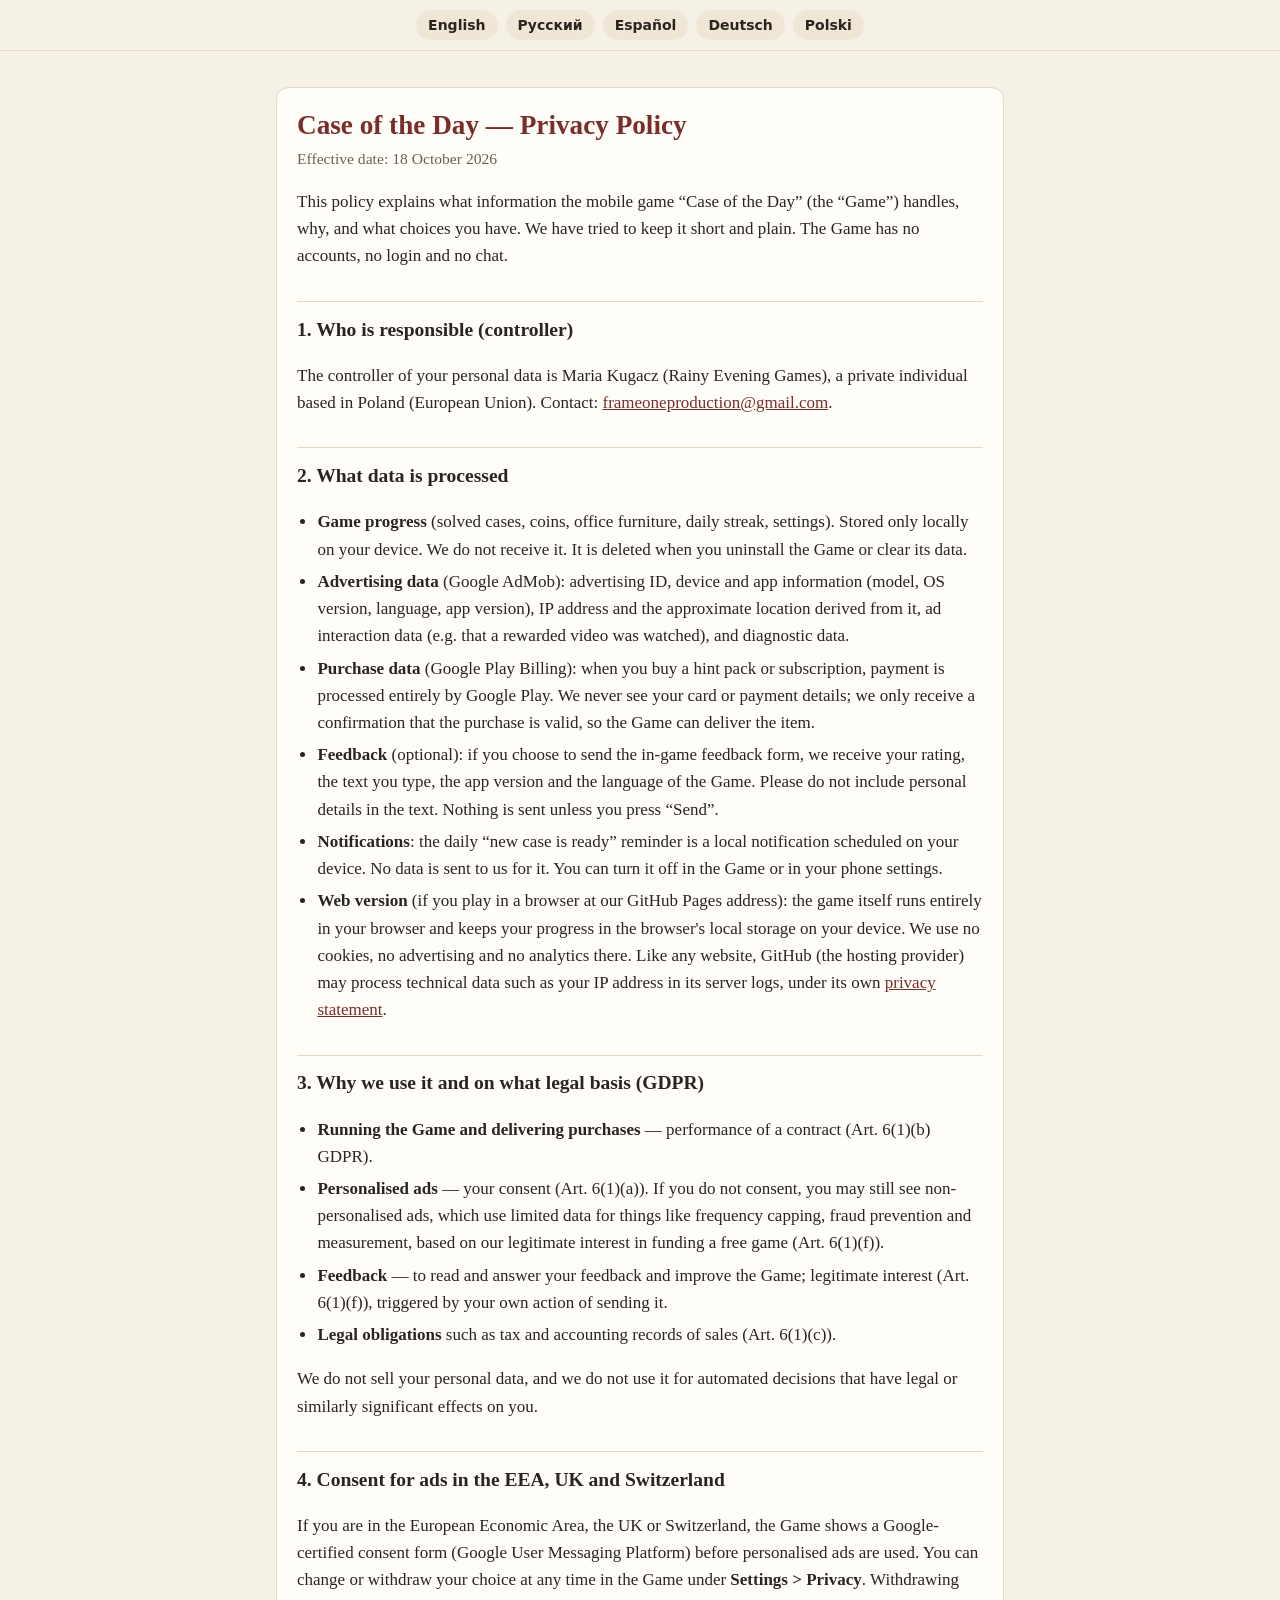
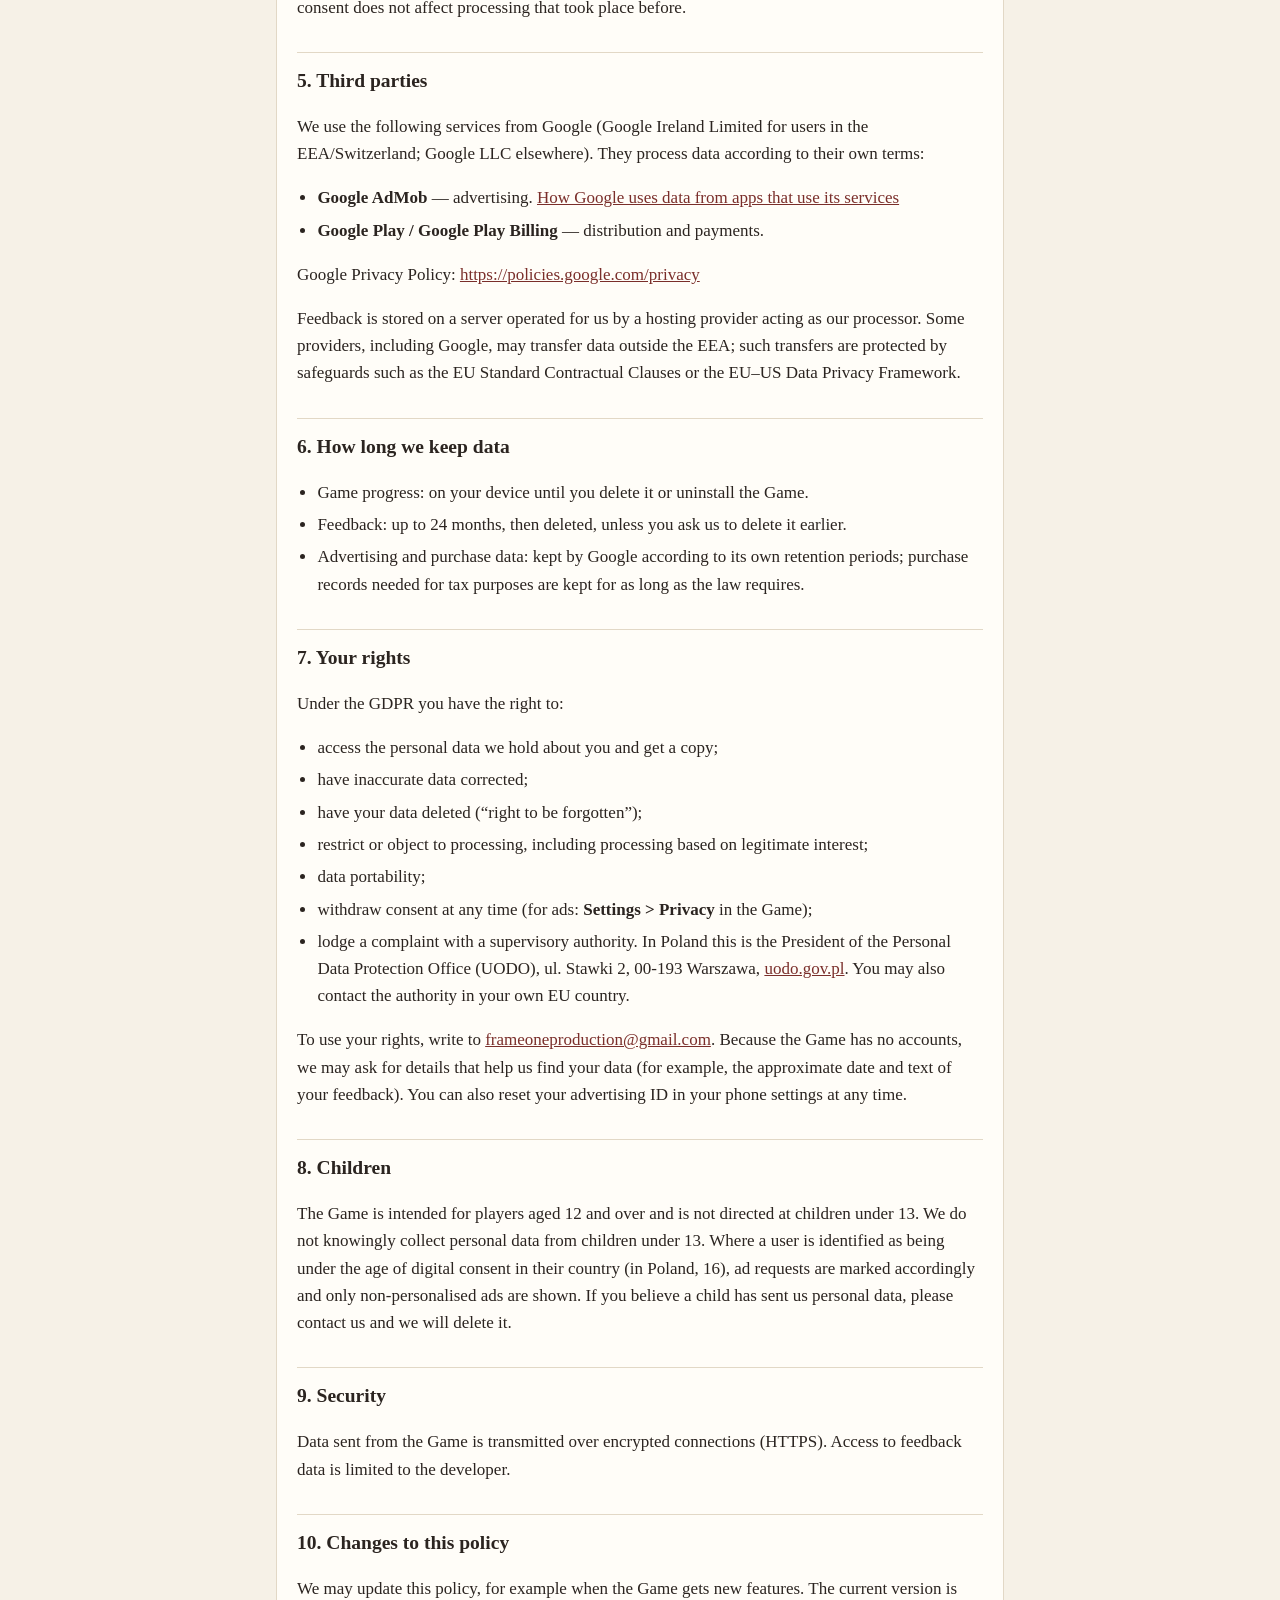
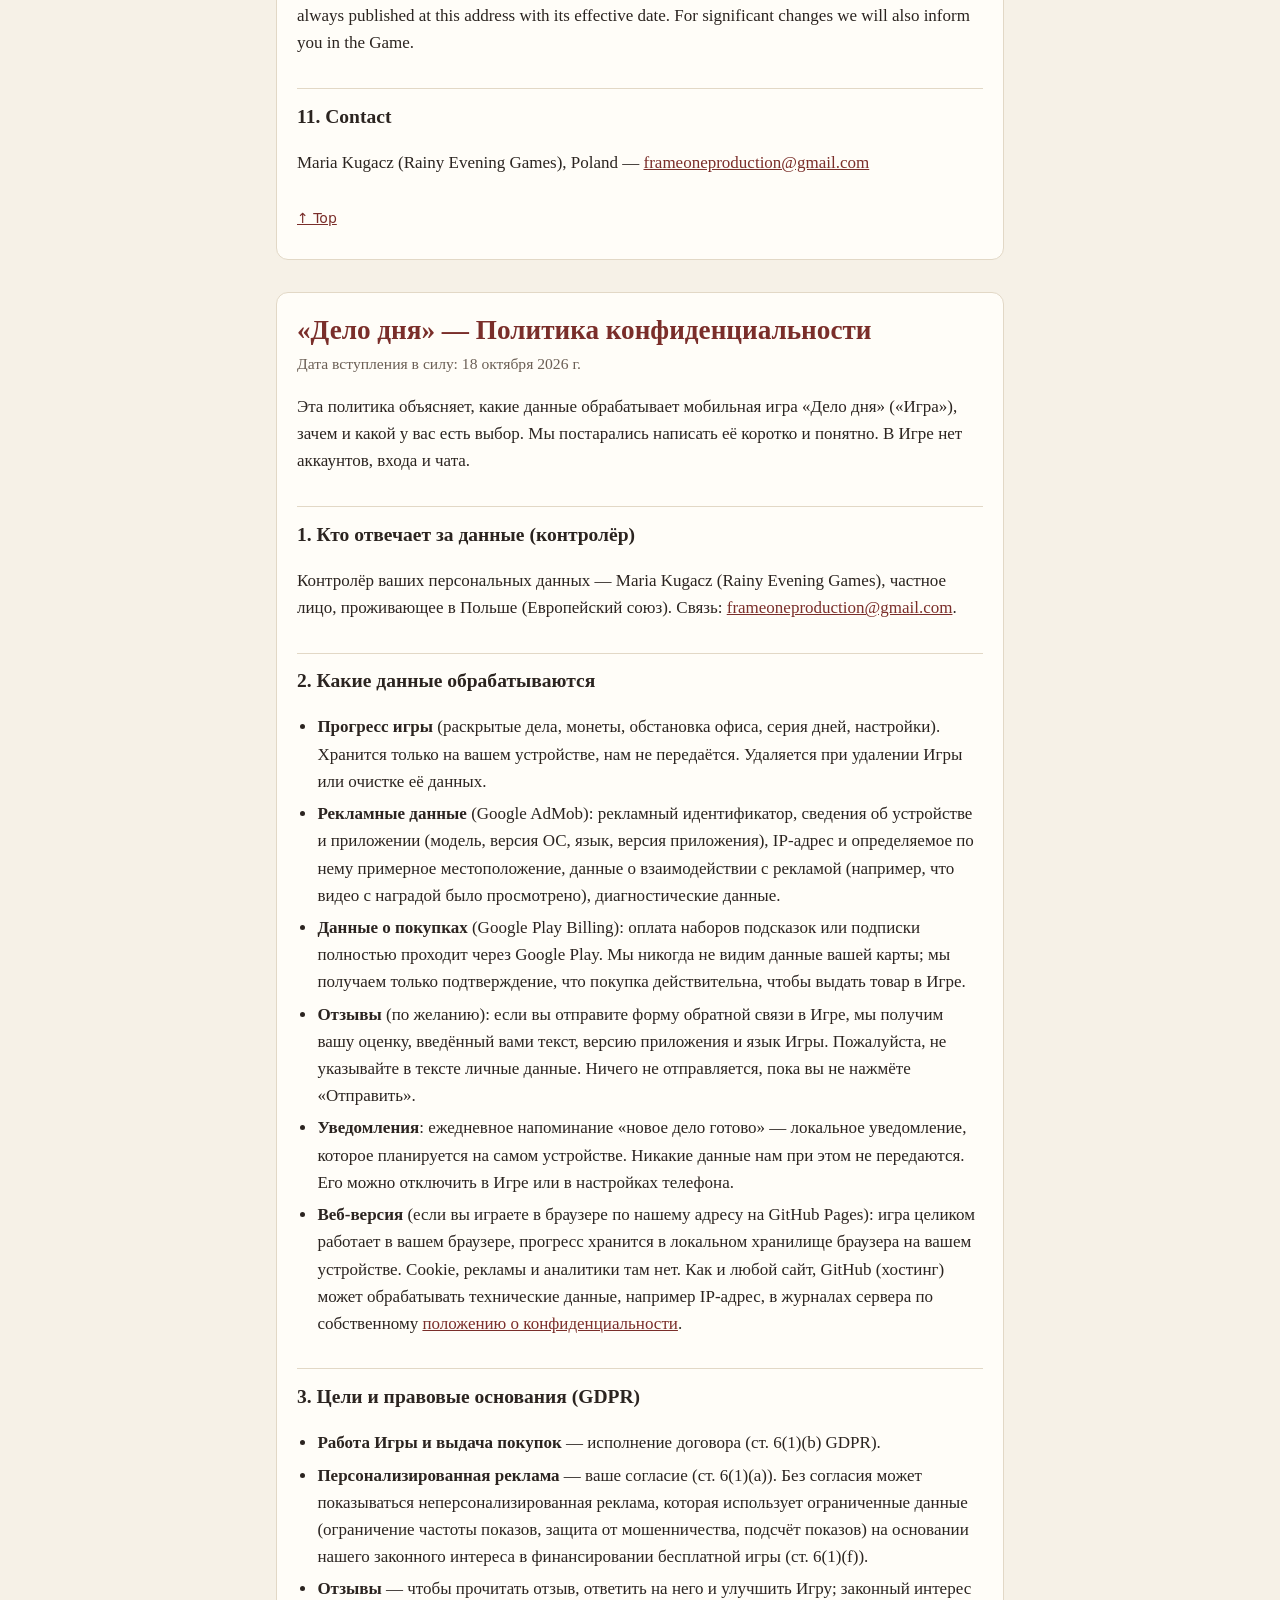
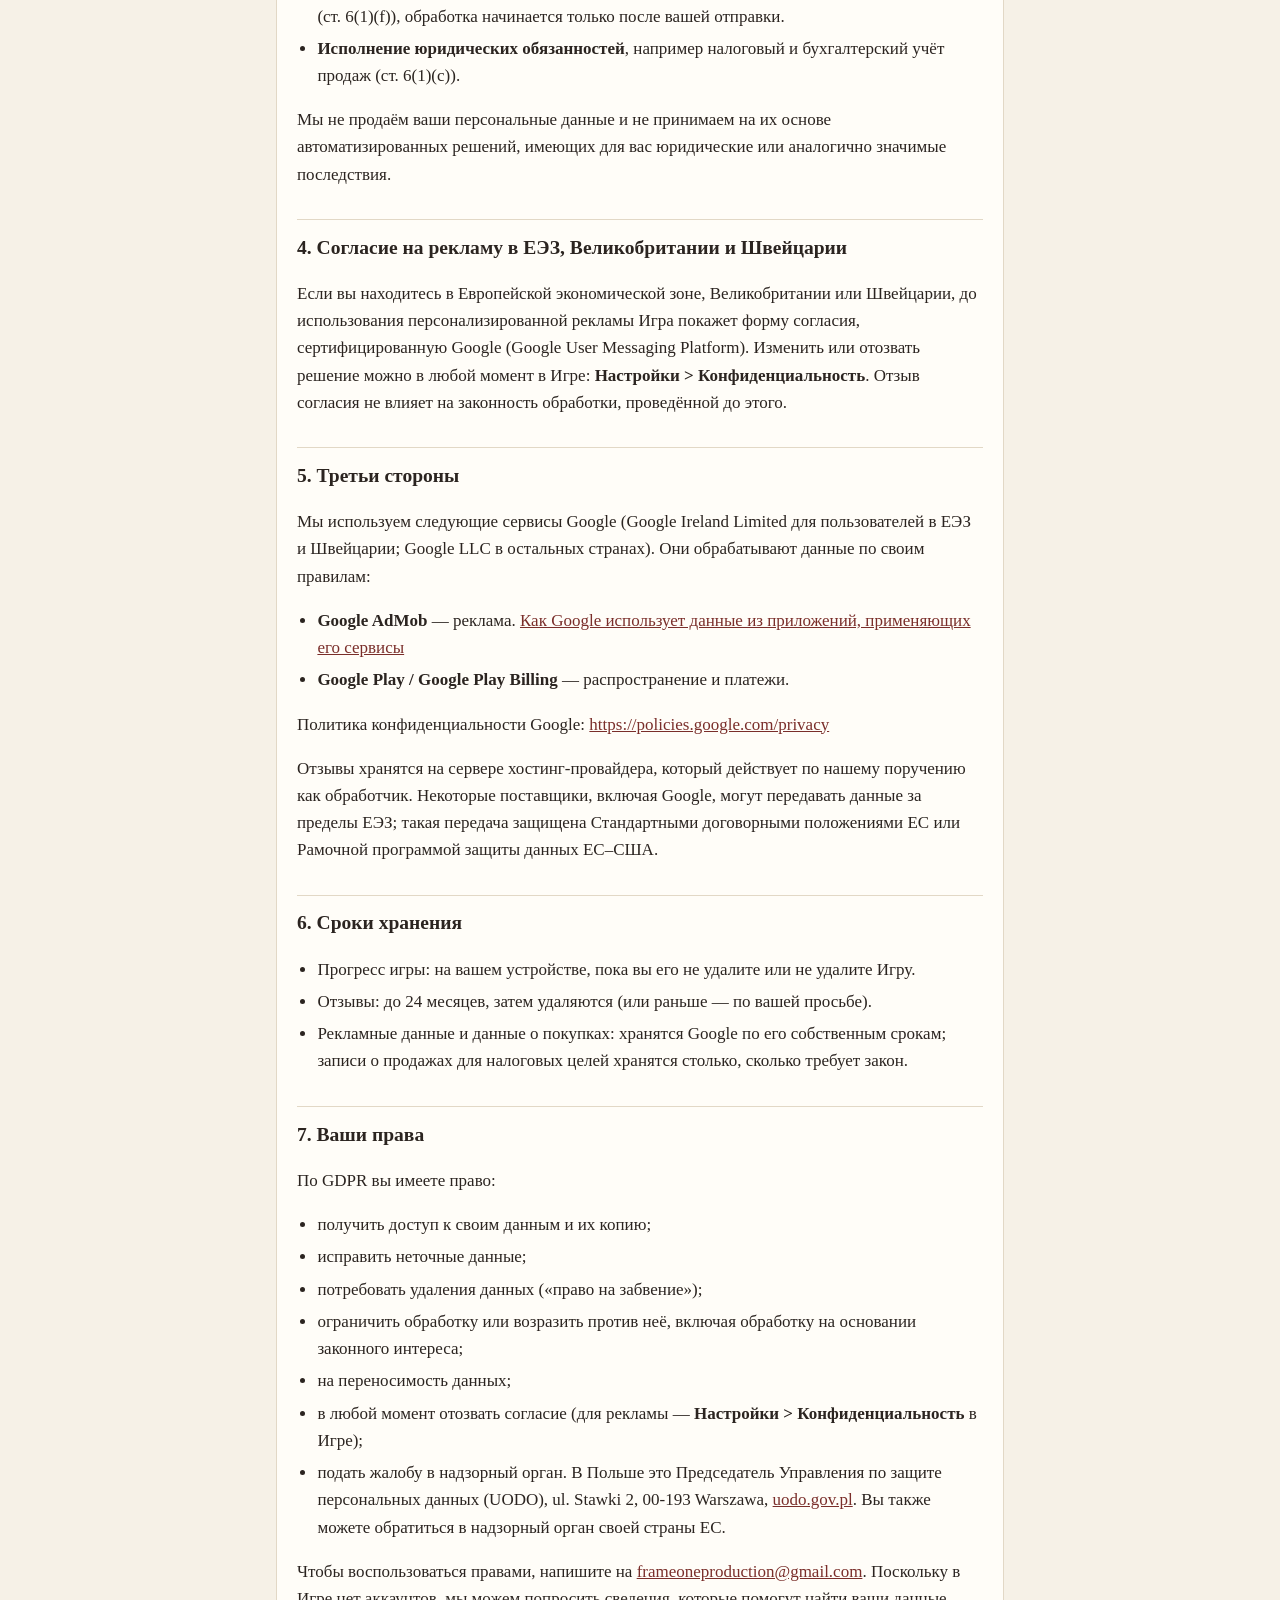
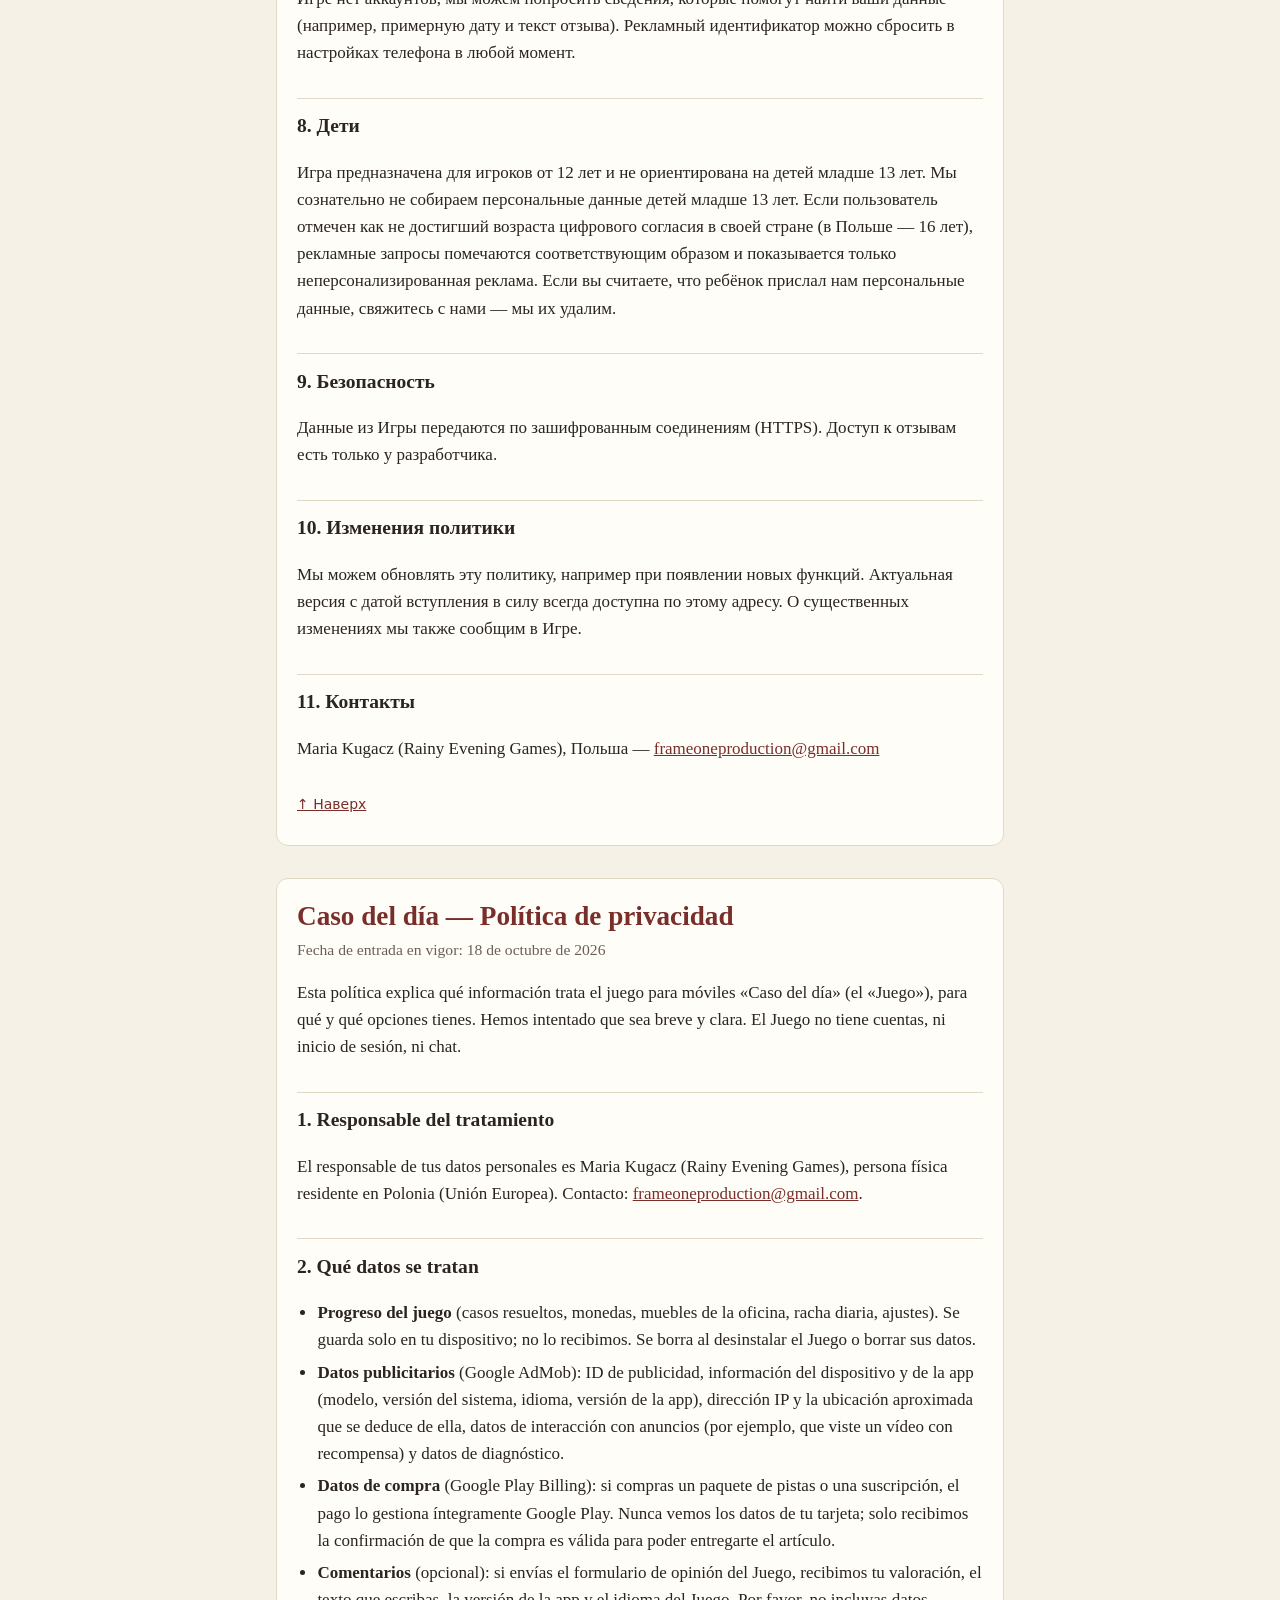
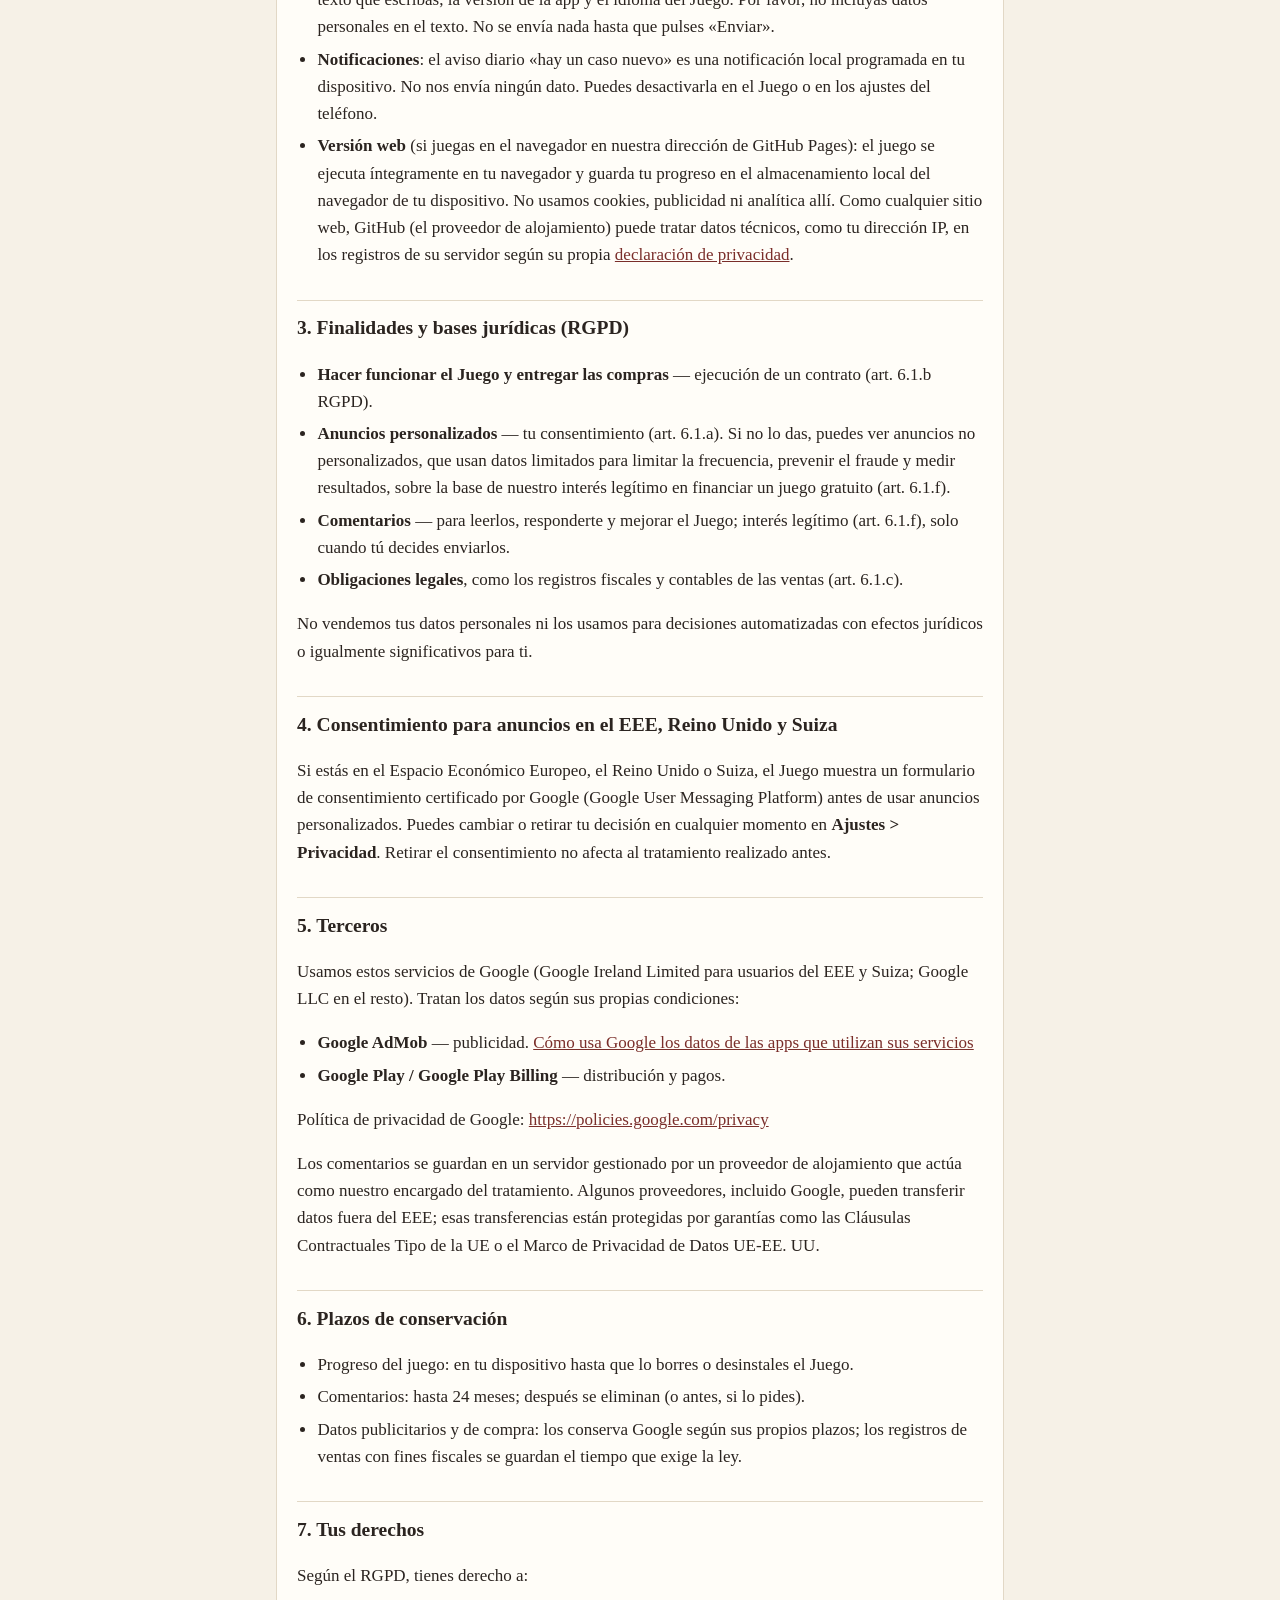
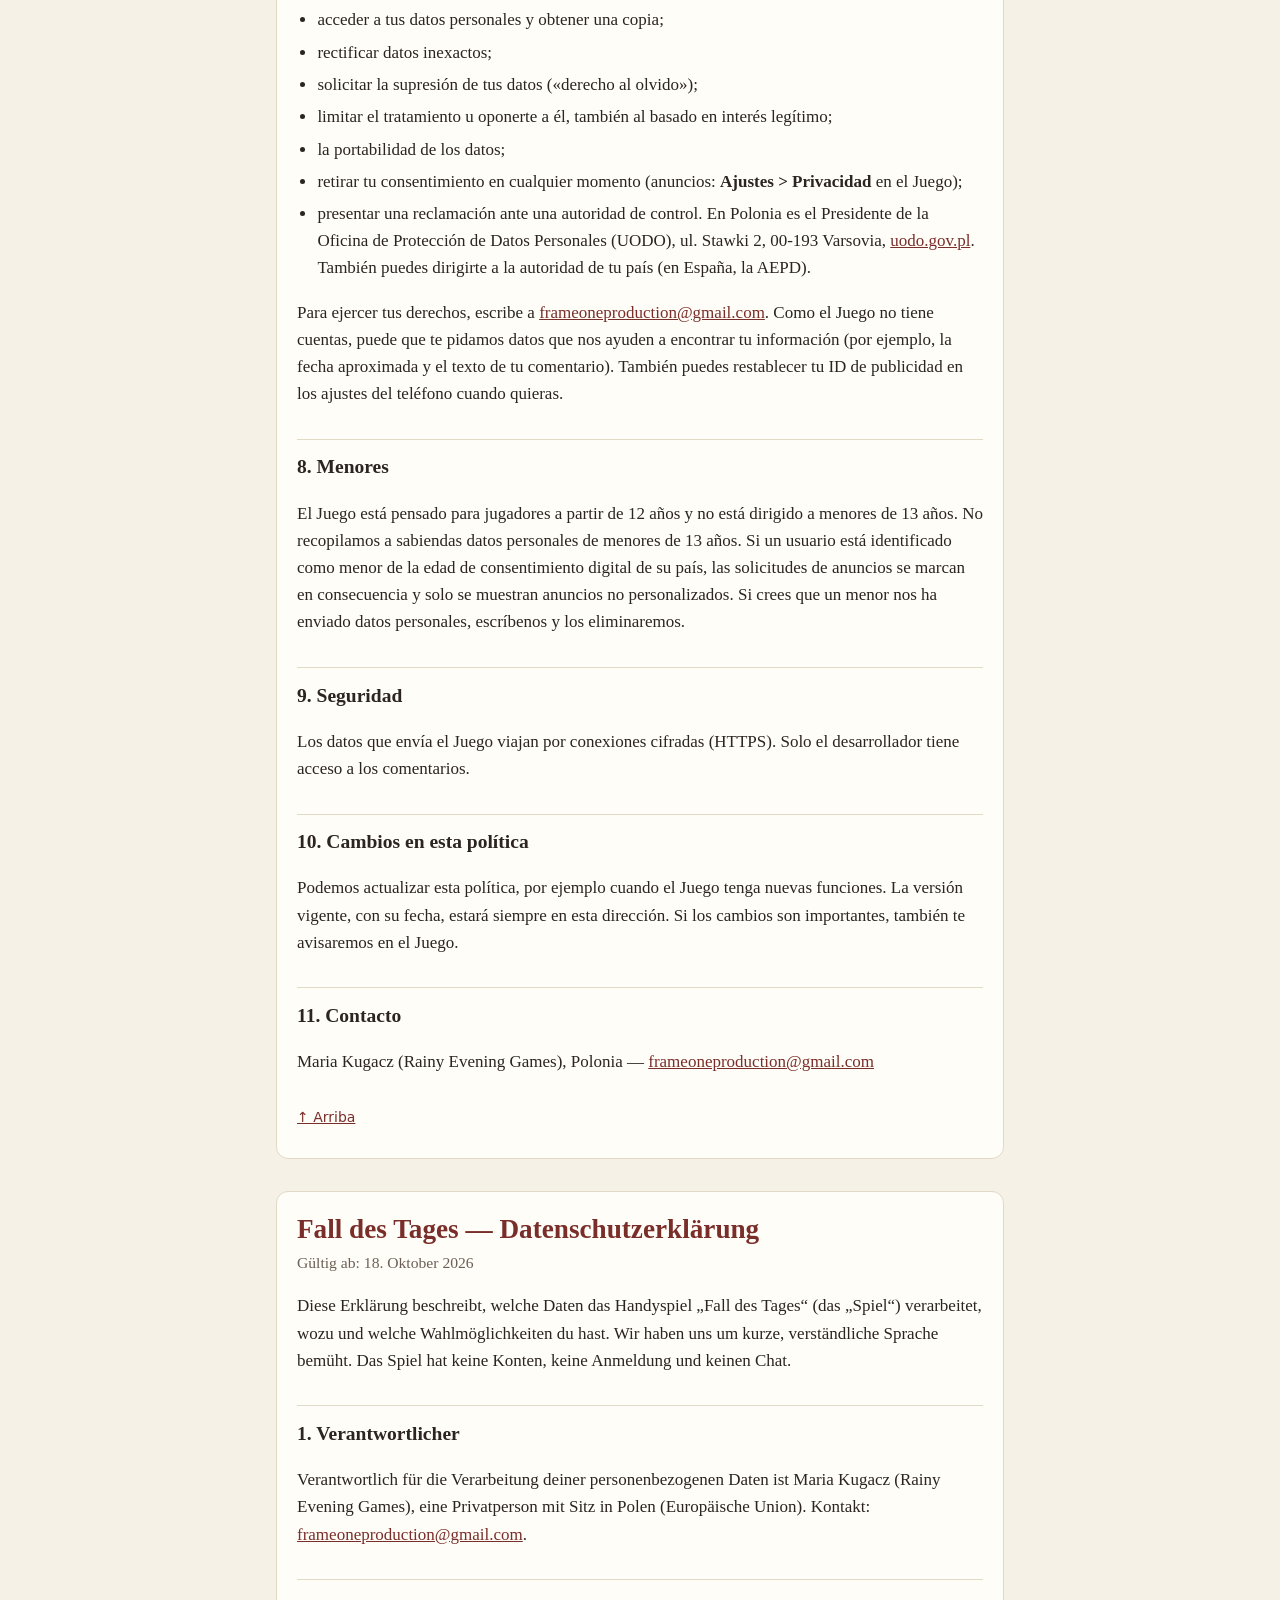
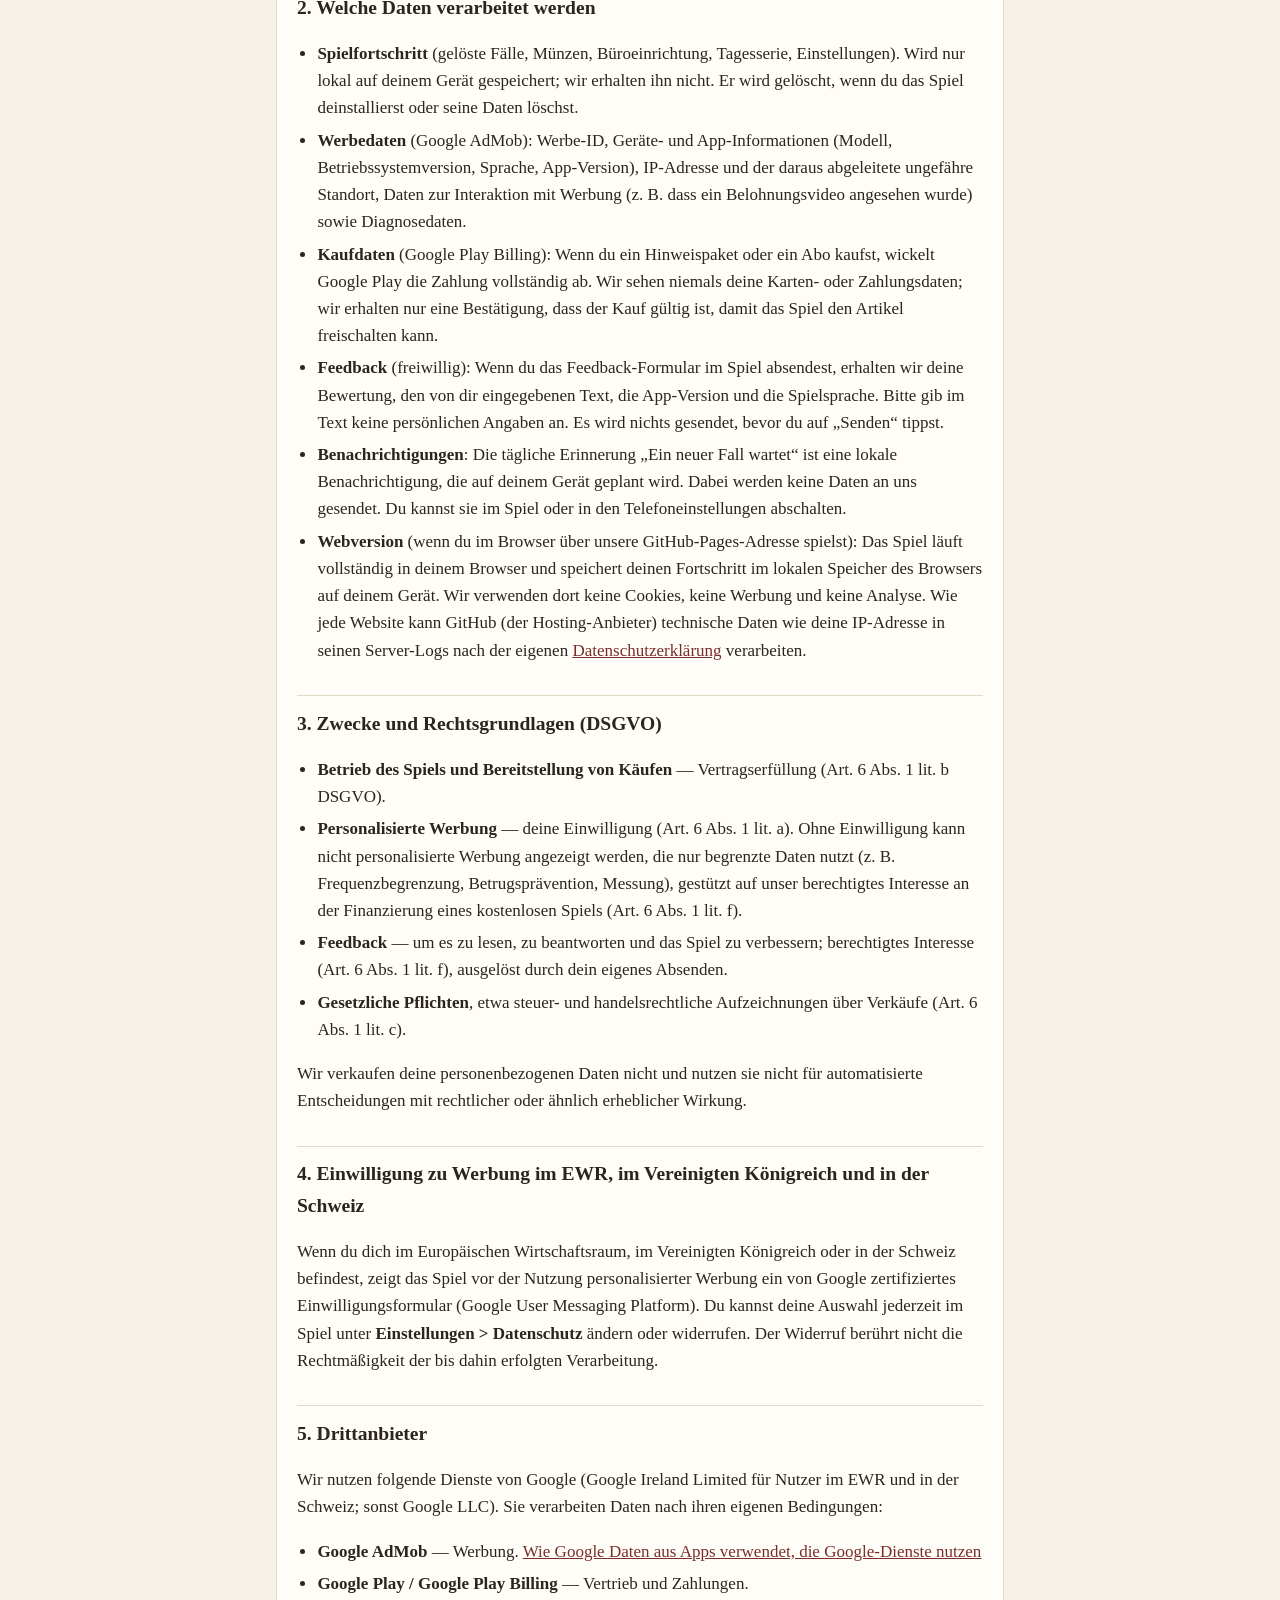
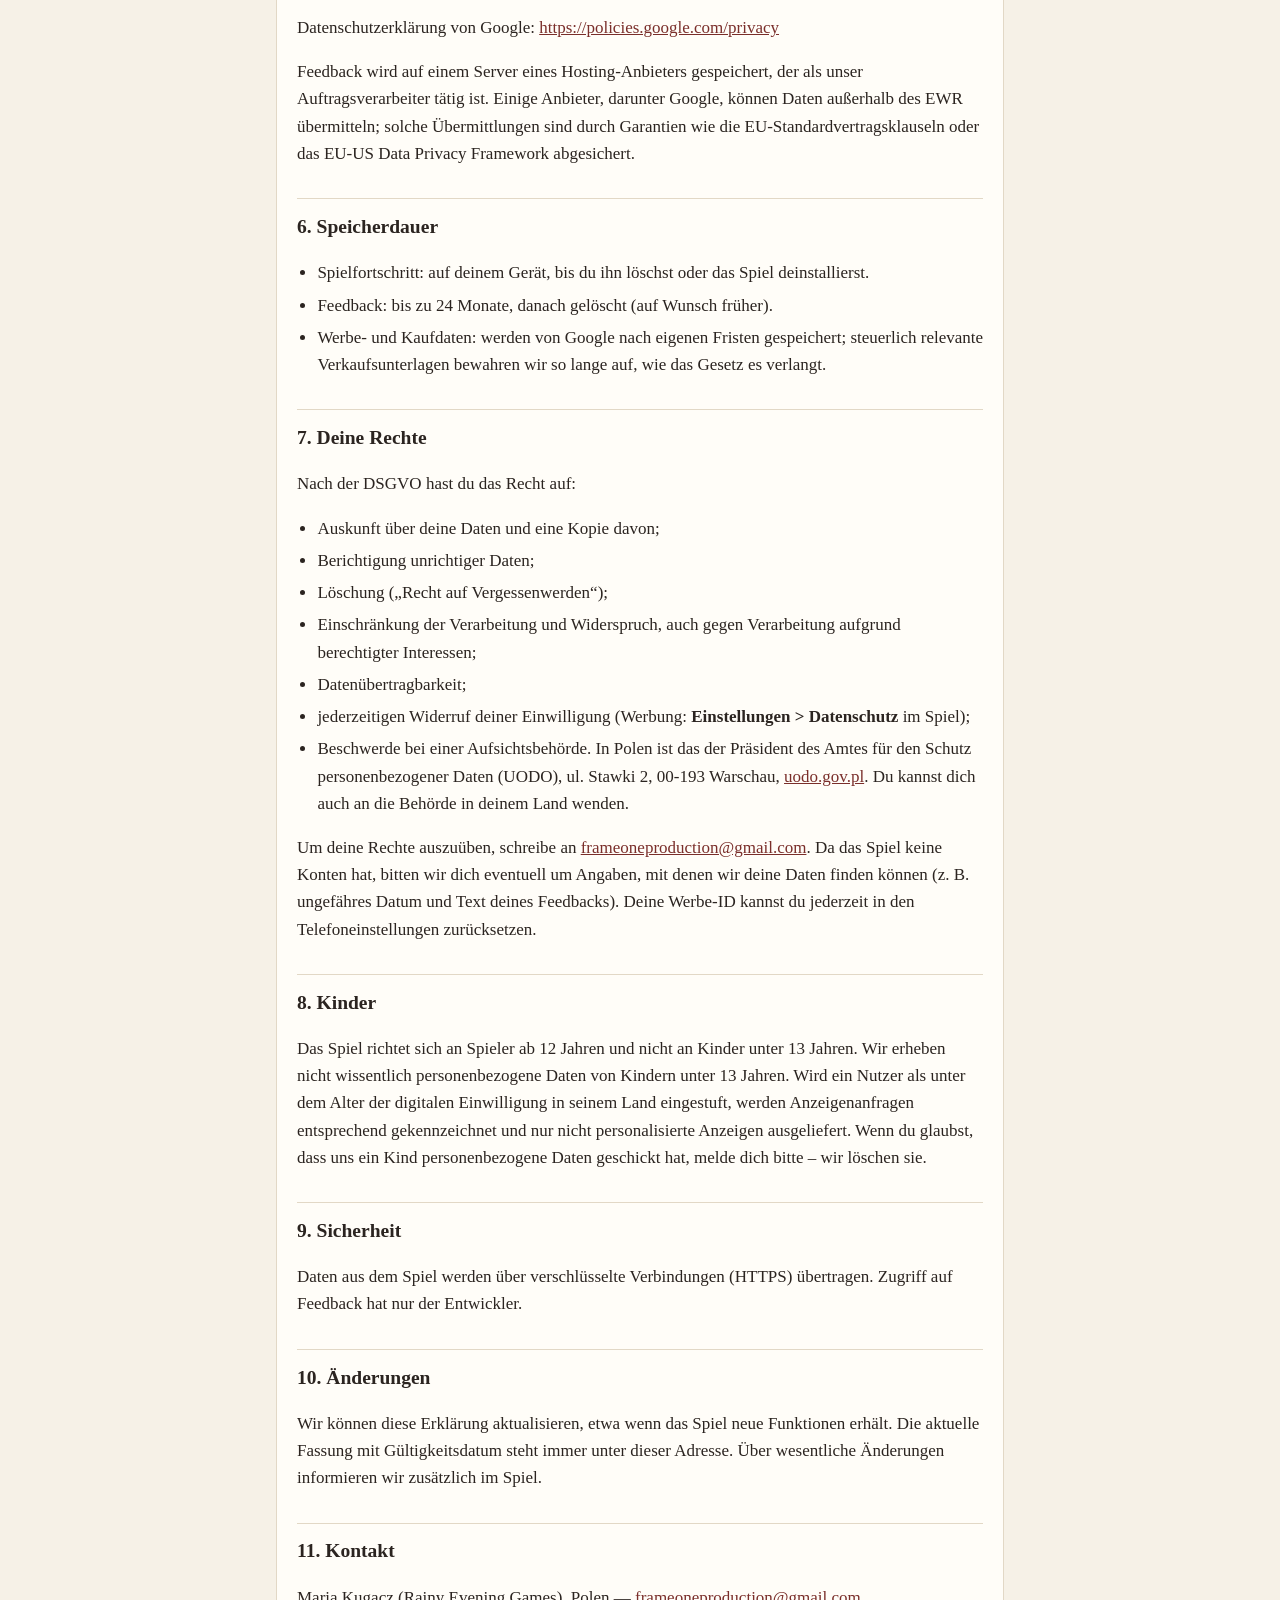
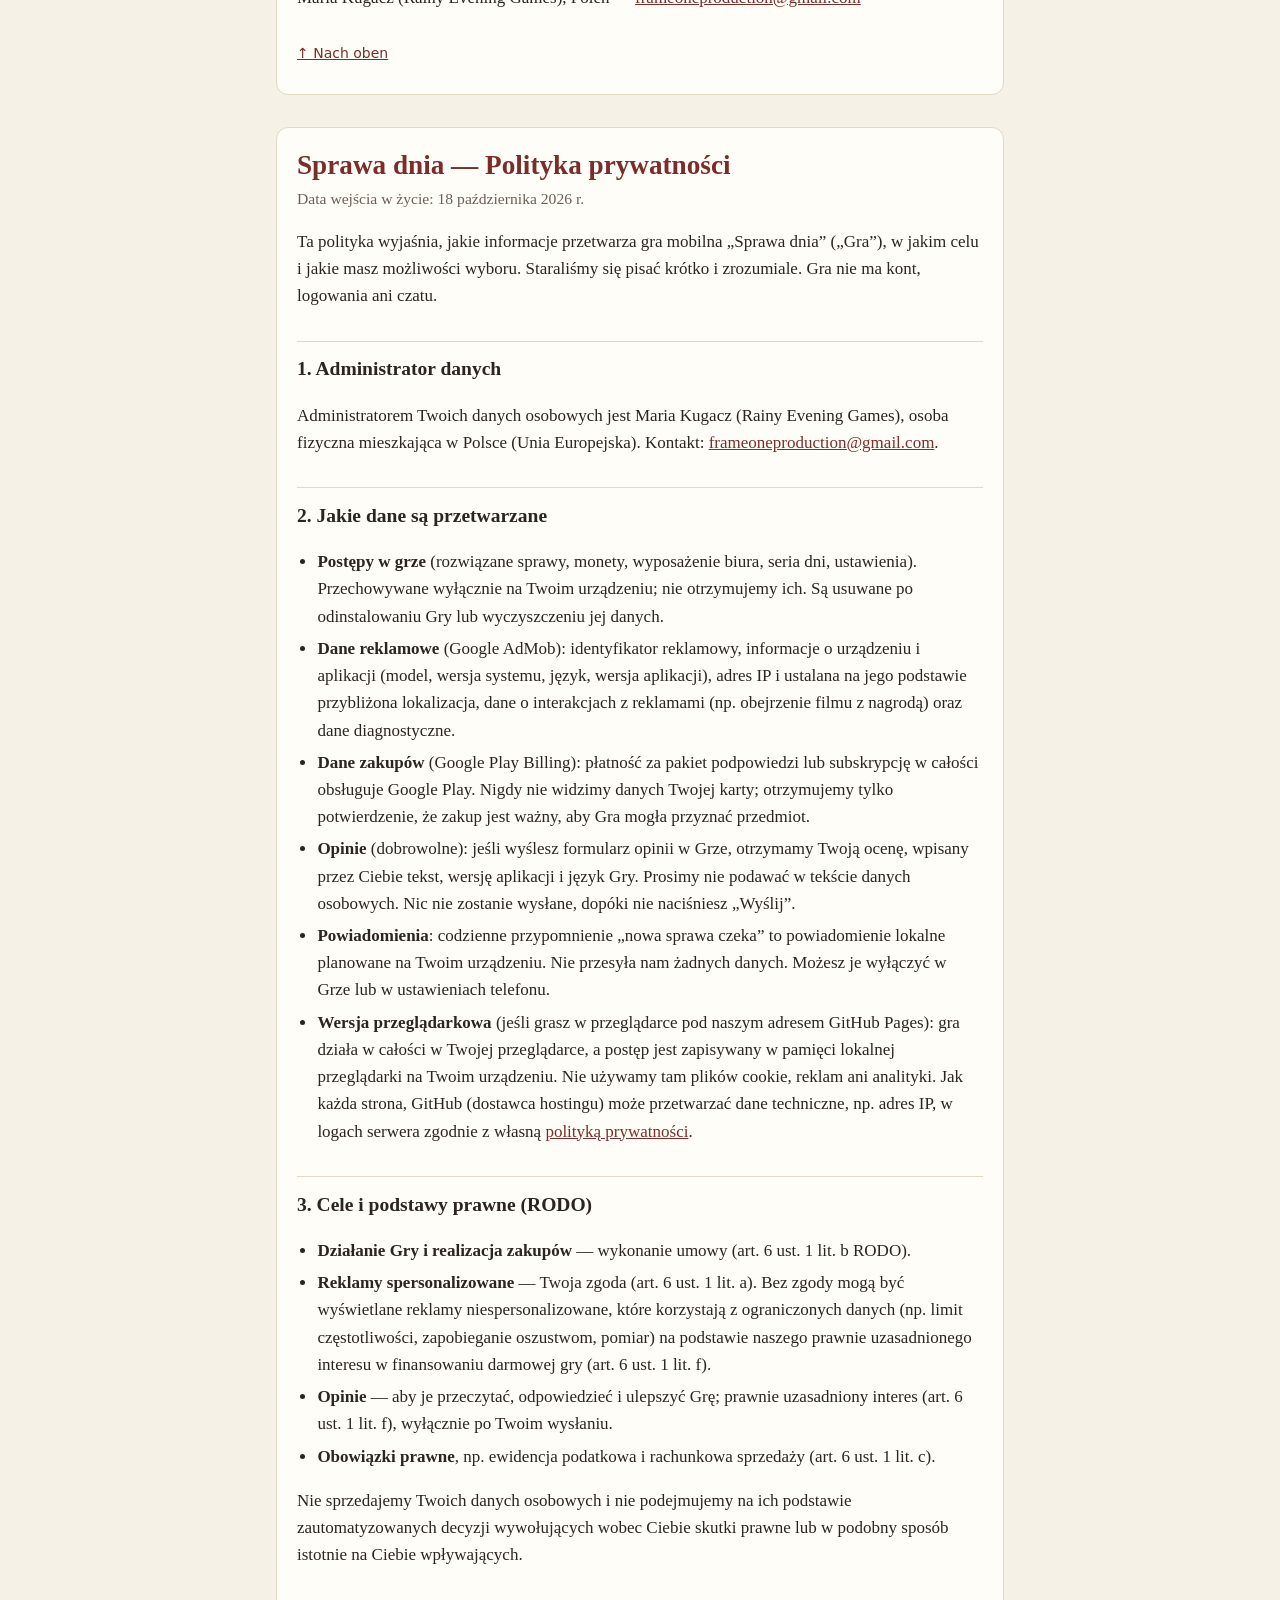
==== privacy-policy.html @ a6a8a3fe "Case of the Day: web demo (43 cases) and privacy policy" ====
<!DOCTYPE html>
<html lang="en">
<head>
<meta charset="utf-8">
<meta name="viewport" content="width=device-width, initial-scale=1">
<title>Case of the Day — Privacy Policy</title>
<style>
  :root {
    --bg: #f6f1e7; --paper: #fffdf8; --ink: #2b2420; --muted: #6b5f55;
    --accent: #7a2e2a; --line: #e2d8c6; --chip: #efe6d6;
  }
  @media (prefers-color-scheme: dark) {
    :root { --bg: #1b1816; --paper: #24201d; --ink: #eee6da; --muted: #b3a797;
            --accent: #e0928a; --line: #3a332d; --chip: #2f2925; }
  }
  * { box-sizing: border-box; }
  html { scroll-behavior: smooth; }
  body { margin: 0; background: var(--bg); color: var(--ink);
         font: 17px/1.6 Georgia, "Times New Roman", serif; }
  nav { position: sticky; top: 0; z-index: 10; background: var(--bg);
        border-bottom: 1px solid var(--line); padding: 10px 16px;
        display: flex; flex-wrap: wrap; gap: 8px; justify-content: center; }
  nav a { font: 600 14px/1 system-ui, -apple-system, "Segoe UI", Roboto, sans-serif;
          text-decoration: none; color: var(--ink); background: var(--chip);
          padding: 8px 12px; border-radius: 999px; }
  nav a:hover, nav a:focus { background: var(--accent); color: var(--paper); }
  main { max-width: 760px; margin: 0 auto; padding: 16px; }
  section.lang { background: var(--paper); border: 1px solid var(--line);
                 border-radius: 12px; padding: 20px 20px 28px; margin: 20px 0 32px;
                 scroll-margin-top: 64px; }
  h1 { font-size: 1.6em; line-height: 1.25; margin: 0 0 4px; color: var(--accent); }
  h2 { font-size: 1.15em; margin: 1.6em 0 .4em; padding-top: .6em; border-top: 1px solid var(--line); }
  .meta { color: var(--muted); font-size: .92em; margin: 0 0 1em; }
  ul { padding-left: 1.2em; }
  li { margin: .3em 0; }
  a { color: var(--accent); overflow-wrap: anywhere; }
  .top { display: inline-block; margin-top: 1.2em; font: 14px system-ui, sans-serif; }
  footer { text-align: center; color: var(--muted); font-size: .85em; padding: 8px 16px 32px; }
</style>
</head>
<body>

<nav aria-label="Language">
  <a href="#en" hreflang="en">English</a>
  <a href="#ru" hreflang="ru">Русский</a>
  <a href="#es" hreflang="es">Español</a>
  <a href="#de" hreflang="de">Deutsch</a>
  <a href="#pl" hreflang="pl">Polski</a>
</nav>

<main>

<!-- ============================ ENGLISH ============================ -->
<section class="lang" id="en" lang="en">
<h1>Case of the Day — Privacy Policy</h1>
<p class="meta">Effective date: 18 October 2026</p>

<p>This policy explains what information the mobile game “Case of the Day” (the “Game”) handles, why, and what choices you have. We have tried to keep it short and plain. The Game has no accounts, no login and no chat.</p>

<h2>1. Who is responsible (controller)</h2>
<p>The controller of your personal data is Maria Kugacz (Rainy Evening Games), a private individual based in Poland (European Union). Contact: <a href="mailto:frameoneproduction@gmail.com">frameoneproduction@gmail.com</a>.</p>

<h2>2. What data is processed</h2>
<ul>
  <li><strong>Game progress</strong> (solved cases, coins, office furniture, daily streak, settings). Stored only locally on your device. We do not receive it. It is deleted when you uninstall the Game or clear its data.</li>
  <li><strong>Advertising data</strong> (Google AdMob): advertising ID, device and app information (model, OS version, language, app version), IP address and the approximate location derived from it, ad interaction data (e.g. that a rewarded video was watched), and diagnostic data.</li>
  <li><strong>Purchase data</strong> (Google Play Billing): when you buy a hint pack or subscription, payment is processed entirely by Google Play. We never see your card or payment details; we only receive a confirmation that the purchase is valid, so the Game can deliver the item.</li>
  <li><strong>Feedback</strong> (optional): if you choose to send the in-game feedback form, we receive your rating, the text you type, the app version and the language of the Game. Please do not include personal details in the text. Nothing is sent unless you press “Send”.</li>
  <li><strong>Notifications</strong>: the daily “new case is ready” reminder is a local notification scheduled on your device. No data is sent to us for it. You can turn it off in the Game or in your phone settings.</li>
  <li><strong>Web version</strong> (if you play in a browser at our GitHub Pages address): the game itself runs entirely in your browser and keeps your progress in the browser's local storage on your device. We use no cookies, no advertising and no analytics there. Like any website, GitHub (the hosting provider) may process technical data such as your IP address in its server logs, under its own <a href="https://docs.github.com/en/site-policy/privacy-policies/github-general-privacy-statement">privacy statement</a>.</li>
</ul>

<h2>3. Why we use it and on what legal basis (GDPR)</h2>
<ul>
  <li><strong>Running the Game and delivering purchases</strong> — performance of a contract (Art. 6(1)(b) GDPR).</li>
  <li><strong>Personalised ads</strong> — your consent (Art. 6(1)(a)). If you do not consent, you may still see non-personalised ads, which use limited data for things like frequency capping, fraud prevention and measurement, based on our legitimate interest in funding a free game (Art. 6(1)(f)).</li>
  <li><strong>Feedback</strong> — to read and answer your feedback and improve the Game; legitimate interest (Art. 6(1)(f)), triggered by your own action of sending it.</li>
  <li><strong>Legal obligations</strong> such as tax and accounting records of sales (Art. 6(1)(c)).</li>
</ul>
<p>We do not sell your personal data, and we do not use it for automated decisions that have legal or similarly significant effects on you.</p>

<h2>4. Consent for ads in the EEA, UK and Switzerland</h2>
<p>If you are in the European Economic Area, the UK or Switzerland, the Game shows a Google-certified consent form (Google User Messaging Platform) before personalised ads are used. You can change or withdraw your choice at any time in the Game under <strong>Settings &gt; Privacy</strong>. Withdrawing consent does not affect processing that took place before.</p>

<h2>5. Third parties</h2>
<p>We use the following services from Google (Google Ireland Limited for users in the EEA/Switzerland; Google LLC elsewhere). They process data according to their own terms:</p>
<ul>
  <li><strong>Google AdMob</strong> — advertising. <a href="https://policies.google.com/technologies/partner-sites">How Google uses data from apps that use its services</a></li>
  <li><strong>Google Play / Google Play Billing</strong> — distribution and payments.</li>
</ul>
<p>Google Privacy Policy: <a href="https://policies.google.com/privacy">https://policies.google.com/privacy</a></p>
<p>Feedback is stored on a server operated for us by a hosting provider acting as our processor. Some providers, including Google, may transfer data outside the EEA; such transfers are protected by safeguards such as the EU Standard Contractual Clauses or the EU–US Data Privacy Framework.</p>

<h2>6. How long we keep data</h2>
<ul>
  <li>Game progress: on your device until you delete it or uninstall the Game.</li>
  <li>Feedback: up to 24 months, then deleted, unless you ask us to delete it earlier.</li>
  <li>Advertising and purchase data: kept by Google according to its own retention periods; purchase records needed for tax purposes are kept for as long as the law requires.</li>
</ul>

<h2>7. Your rights</h2>
<p>Under the GDPR you have the right to:</p>
<ul>
  <li>access the personal data we hold about you and get a copy;</li>
  <li>have inaccurate data corrected;</li>
  <li>have your data deleted (“right to be forgotten”);</li>
  <li>restrict or object to processing, including processing based on legitimate interest;</li>
  <li>data portability;</li>
  <li>withdraw consent at any time (for ads: <strong>Settings &gt; Privacy</strong> in the Game);</li>
  <li>lodge a complaint with a supervisory authority. In Poland this is the President of the Personal Data Protection Office (UODO), ul. Stawki 2, 00-193 Warszawa, <a href="https://uodo.gov.pl">uodo.gov.pl</a>. You may also contact the authority in your own EU country.</li>
</ul>
<p>To use your rights, write to <a href="mailto:frameoneproduction@gmail.com">frameoneproduction@gmail.com</a>. Because the Game has no accounts, we may ask for details that help us find your data (for example, the approximate date and text of your feedback). You can also reset your advertising ID in your phone settings at any time.</p>

<h2>8. Children</h2>
<p>The Game is intended for players aged 12 and over and is not directed at children under 13. We do not knowingly collect personal data from children under 13. Where a user is identified as being under the age of digital consent in their country (in Poland, 16), ad requests are marked accordingly and only non-personalised ads are shown. If you believe a child has sent us personal data, please contact us and we will delete it.</p>

<h2>9. Security</h2>
<p>Data sent from the Game is transmitted over encrypted connections (HTTPS). Access to feedback data is limited to the developer.</p>

<h2>10. Changes to this policy</h2>
<p>We may update this policy, for example when the Game gets new features. The current version is always published at this address with its effective date. For significant changes we will also inform you in the Game.</p>

<h2>11. Contact</h2>
<p>Maria Kugacz (Rainy Evening Games), Poland — <a href="mailto:frameoneproduction@gmail.com">frameoneproduction@gmail.com</a></p>
<a class="top" href="#en">↑ Top</a>
</section>

<!-- ============================ RUSSIAN ============================ -->
<section class="lang" id="ru" lang="ru">
<h1>«Дело дня» — Политика конфиденциальности</h1>
<p class="meta">Дата вступления в силу: 18 октября 2026 г.</p>

<p>Эта политика объясняет, какие данные обрабатывает мобильная игра «Дело дня» («Игра»), зачем и какой у вас есть выбор. Мы постарались написать её коротко и понятно. В Игре нет аккаунтов, входа и чата.</p>

<h2>1. Кто отвечает за данные (контролёр)</h2>
<p>Контролёр ваших персональных данных — Maria Kugacz (Rainy Evening Games), частное лицо, проживающее в Польше (Европейский союз). Связь: <a href="mailto:frameoneproduction@gmail.com">frameoneproduction@gmail.com</a>.</p>

<h2>2. Какие данные обрабатываются</h2>
<ul>
  <li><strong>Прогресс игры</strong> (раскрытые дела, монеты, обстановка офиса, серия дней, настройки). Хранится только на вашем устройстве, нам не передаётся. Удаляется при удалении Игры или очистке её данных.</li>
  <li><strong>Рекламные данные</strong> (Google AdMob): рекламный идентификатор, сведения об устройстве и приложении (модель, версия ОС, язык, версия приложения), IP-адрес и определяемое по нему примерное местоположение, данные о взаимодействии с рекламой (например, что видео с наградой было просмотрено), диагностические данные.</li>
  <li><strong>Данные о покупках</strong> (Google Play Billing): оплата наборов подсказок или подписки полностью проходит через Google Play. Мы никогда не видим данные вашей карты; мы получаем только подтверждение, что покупка действительна, чтобы выдать товар в Игре.</li>
  <li><strong>Отзывы</strong> (по желанию): если вы отправите форму обратной связи в Игре, мы получим вашу оценку, введённый вами текст, версию приложения и язык Игры. Пожалуйста, не указывайте в тексте личные данные. Ничего не отправляется, пока вы не нажмёте «Отправить».</li>
  <li><strong>Уведомления</strong>: ежедневное напоминание «новое дело готово» — локальное уведомление, которое планируется на самом устройстве. Никакие данные нам при этом не передаются. Его можно отключить в Игре или в настройках телефона.</li>
  <li><strong>Веб-версия</strong> (если вы играете в браузере по нашему адресу на GitHub Pages): игра целиком работает в вашем браузере, прогресс хранится в локальном хранилище браузера на вашем устройстве. Cookie, рекламы и аналитики там нет. Как и любой сайт, GitHub (хостинг) может обрабатывать технические данные, например IP-адрес, в журналах сервера по собственному <a href="https://docs.github.com/en/site-policy/privacy-policies/github-general-privacy-statement">положению о конфиденциальности</a>.</li>
</ul>

<h2>3. Цели и правовые основания (GDPR)</h2>
<ul>
  <li><strong>Работа Игры и выдача покупок</strong> — исполнение договора (ст. 6(1)(b) GDPR).</li>
  <li><strong>Персонализированная реклама</strong> — ваше согласие (ст. 6(1)(a)). Без согласия может показываться неперсонализированная реклама, которая использует ограниченные данные (ограничение частоты показов, защита от мошенничества, подсчёт показов) на основании нашего законного интереса в финансировании бесплатной игры (ст. 6(1)(f)).</li>
  <li><strong>Отзывы</strong> — чтобы прочитать отзыв, ответить на него и улучшить Игру; законный интерес (ст. 6(1)(f)), обработка начинается только после вашей отправки.</li>
  <li><strong>Исполнение юридических обязанностей</strong>, например налоговый и бухгалтерский учёт продаж (ст. 6(1)(c)).</li>
</ul>
<p>Мы не продаём ваши персональные данные и не принимаем на их основе автоматизированных решений, имеющих для вас юридические или аналогично значимые последствия.</p>

<h2>4. Согласие на рекламу в ЕЭЗ, Великобритании и Швейцарии</h2>
<p>Если вы находитесь в Европейской экономической зоне, Великобритании или Швейцарии, до использования персонализированной рекламы Игра покажет форму согласия, сертифицированную Google (Google User Messaging Platform). Изменить или отозвать решение можно в любой момент в Игре: <strong>Настройки &gt; Конфиденциальность</strong>. Отзыв согласия не влияет на законность обработки, проведённой до этого.</p>

<h2>5. Третьи стороны</h2>
<p>Мы используем следующие сервисы Google (Google Ireland Limited для пользователей в ЕЭЗ и Швейцарии; Google LLC в остальных странах). Они обрабатывают данные по своим правилам:</p>
<ul>
  <li><strong>Google AdMob</strong> — реклама. <a href="https://policies.google.com/technologies/partner-sites">Как Google использует данные из приложений, применяющих его сервисы</a></li>
  <li><strong>Google Play / Google Play Billing</strong> — распространение и платежи.</li>
</ul>
<p>Политика конфиденциальности Google: <a href="https://policies.google.com/privacy?hl=ru">https://policies.google.com/privacy</a></p>
<p>Отзывы хранятся на сервере хостинг-провайдера, который действует по нашему поручению как обработчик. Некоторые поставщики, включая Google, могут передавать данные за пределы ЕЭЗ; такая передача защищена Стандартными договорными положениями ЕС или Рамочной программой защиты данных ЕС–США.</p>

<h2>6. Сроки хранения</h2>
<ul>
  <li>Прогресс игры: на вашем устройстве, пока вы его не удалите или не удалите Игру.</li>
  <li>Отзывы: до 24 месяцев, затем удаляются (или раньше — по вашей просьбе).</li>
  <li>Рекламные данные и данные о покупках: хранятся Google по его собственным срокам; записи о продажах для налоговых целей хранятся столько, сколько требует закон.</li>
</ul>

<h2>7. Ваши права</h2>
<p>По GDPR вы имеете право:</p>
<ul>
  <li>получить доступ к своим данным и их копию;</li>
  <li>исправить неточные данные;</li>
  <li>потребовать удаления данных («право на забвение»);</li>
  <li>ограничить обработку или возразить против неё, включая обработку на основании законного интереса;</li>
  <li>на переносимость данных;</li>
  <li>в любой момент отозвать согласие (для рекламы — <strong>Настройки &gt; Конфиденциальность</strong> в Игре);</li>
  <li>подать жалобу в надзорный орган. В Польше это Председатель Управления по защите персональных данных (UODO), ul. Stawki 2, 00-193 Warszawa, <a href="https://uodo.gov.pl">uodo.gov.pl</a>. Вы также можете обратиться в надзорный орган своей страны ЕС.</li>
</ul>
<p>Чтобы воспользоваться правами, напишите на <a href="mailto:frameoneproduction@gmail.com">frameoneproduction@gmail.com</a>. Поскольку в Игре нет аккаунтов, мы можем попросить сведения, которые помогут найти ваши данные (например, примерную дату и текст отзыва). Рекламный идентификатор можно сбросить в настройках телефона в любой момент.</p>

<h2>8. Дети</h2>
<p>Игра предназначена для игроков от 12 лет и не ориентирована на детей младше 13 лет. Мы сознательно не собираем персональные данные детей младше 13 лет. Если пользователь отмечен как не достигший возраста цифрового согласия в своей стране (в Польше — 16 лет), рекламные запросы помечаются соответствующим образом и показывается только неперсонализированная реклама. Если вы считаете, что ребёнок прислал нам персональные данные, свяжитесь с нами — мы их удалим.</p>

<h2>9. Безопасность</h2>
<p>Данные из Игры передаются по зашифрованным соединениям (HTTPS). Доступ к отзывам есть только у разработчика.</p>

<h2>10. Изменения политики</h2>
<p>Мы можем обновлять эту политику, например при появлении новых функций. Актуальная версия с датой вступления в силу всегда доступна по этому адресу. О существенных изменениях мы также сообщим в Игре.</p>

<h2>11. Контакты</h2>
<p>Maria Kugacz (Rainy Evening Games), Польша — <a href="mailto:frameoneproduction@gmail.com">frameoneproduction@gmail.com</a></p>
<a class="top" href="#en">↑ Наверх</a>
</section>

<!-- ============================ SPANISH ============================ -->
<section class="lang" id="es" lang="es">
<h1>Caso del día — Política de privacidad</h1>
<p class="meta">Fecha de entrada en vigor: 18 de octubre de 2026</p>

<p>Esta política explica qué información trata el juego para móviles «Caso del día» (el «Juego»), para qué y qué opciones tienes. Hemos intentado que sea breve y clara. El Juego no tiene cuentas, ni inicio de sesión, ni chat.</p>

<h2>1. Responsable del tratamiento</h2>
<p>El responsable de tus datos personales es Maria Kugacz (Rainy Evening Games), persona física residente en Polonia (Unión Europea). Contacto: <a href="mailto:frameoneproduction@gmail.com">frameoneproduction@gmail.com</a>.</p>

<h2>2. Qué datos se tratan</h2>
<ul>
  <li><strong>Progreso del juego</strong> (casos resueltos, monedas, muebles de la oficina, racha diaria, ajustes). Se guarda solo en tu dispositivo; no lo recibimos. Se borra al desinstalar el Juego o borrar sus datos.</li>
  <li><strong>Datos publicitarios</strong> (Google AdMob): ID de publicidad, información del dispositivo y de la app (modelo, versión del sistema, idioma, versión de la app), dirección IP y la ubicación aproximada que se deduce de ella, datos de interacción con anuncios (por ejemplo, que viste un vídeo con recompensa) y datos de diagnóstico.</li>
  <li><strong>Datos de compra</strong> (Google Play Billing): si compras un paquete de pistas o una suscripción, el pago lo gestiona íntegramente Google Play. Nunca vemos los datos de tu tarjeta; solo recibimos la confirmación de que la compra es válida para poder entregarte el artículo.</li>
  <li><strong>Comentarios</strong> (opcional): si envías el formulario de opinión del Juego, recibimos tu valoración, el texto que escribas, la versión de la app y el idioma del Juego. Por favor, no incluyas datos personales en el texto. No se envía nada hasta que pulses «Enviar».</li>
  <li><strong>Notificaciones</strong>: el aviso diario «hay un caso nuevo» es una notificación local programada en tu dispositivo. No nos envía ningún dato. Puedes desactivarla en el Juego o en los ajustes del teléfono.</li>
  <li><strong>Versión web</strong> (si juegas en el navegador en nuestra dirección de GitHub Pages): el juego se ejecuta íntegramente en tu navegador y guarda tu progreso en el almacenamiento local del navegador de tu dispositivo. No usamos cookies, publicidad ni analítica allí. Como cualquier sitio web, GitHub (el proveedor de alojamiento) puede tratar datos técnicos, como tu dirección IP, en los registros de su servidor según su propia <a href="https://docs.github.com/en/site-policy/privacy-policies/github-general-privacy-statement">declaración de privacidad</a>.</li>
</ul>

<h2>3. Finalidades y bases jurídicas (RGPD)</h2>
<ul>
  <li><strong>Hacer funcionar el Juego y entregar las compras</strong> — ejecución de un contrato (art. 6.1.b RGPD).</li>
  <li><strong>Anuncios personalizados</strong> — tu consentimiento (art. 6.1.a). Si no lo das, puedes ver anuncios no personalizados, que usan datos limitados para limitar la frecuencia, prevenir el fraude y medir resultados, sobre la base de nuestro interés legítimo en financiar un juego gratuito (art. 6.1.f).</li>
  <li><strong>Comentarios</strong> — para leerlos, responderte y mejorar el Juego; interés legítimo (art. 6.1.f), solo cuando tú decides enviarlos.</li>
  <li><strong>Obligaciones legales</strong>, como los registros fiscales y contables de las ventas (art. 6.1.c).</li>
</ul>
<p>No vendemos tus datos personales ni los usamos para decisiones automatizadas con efectos jurídicos o igualmente significativos para ti.</p>

<h2>4. Consentimiento para anuncios en el EEE, Reino Unido y Suiza</h2>
<p>Si estás en el Espacio Económico Europeo, el Reino Unido o Suiza, el Juego muestra un formulario de consentimiento certificado por Google (Google User Messaging Platform) antes de usar anuncios personalizados. Puedes cambiar o retirar tu decisión en cualquier momento en <strong>Ajustes &gt; Privacidad</strong>. Retirar el consentimiento no afecta al tratamiento realizado antes.</p>

<h2>5. Terceros</h2>
<p>Usamos estos servicios de Google (Google Ireland Limited para usuarios del EEE y Suiza; Google LLC en el resto). Tratan los datos según sus propias condiciones:</p>
<ul>
  <li><strong>Google AdMob</strong> — publicidad. <a href="https://policies.google.com/technologies/partner-sites?hl=es">Cómo usa Google los datos de las apps que utilizan sus servicios</a></li>
  <li><strong>Google Play / Google Play Billing</strong> — distribución y pagos.</li>
</ul>
<p>Política de privacidad de Google: <a href="https://policies.google.com/privacy?hl=es">https://policies.google.com/privacy</a></p>
<p>Los comentarios se guardan en un servidor gestionado por un proveedor de alojamiento que actúa como nuestro encargado del tratamiento. Algunos proveedores, incluido Google, pueden transferir datos fuera del EEE; esas transferencias están protegidas por garantías como las Cláusulas Contractuales Tipo de la UE o el Marco de Privacidad de Datos UE-EE. UU.</p>

<h2>6. Plazos de conservación</h2>
<ul>
  <li>Progreso del juego: en tu dispositivo hasta que lo borres o desinstales el Juego.</li>
  <li>Comentarios: hasta 24 meses; después se eliminan (o antes, si lo pides).</li>
  <li>Datos publicitarios y de compra: los conserva Google según sus propios plazos; los registros de ventas con fines fiscales se guardan el tiempo que exige la ley.</li>
</ul>

<h2>7. Tus derechos</h2>
<p>Según el RGPD, tienes derecho a:</p>
<ul>
  <li>acceder a tus datos personales y obtener una copia;</li>
  <li>rectificar datos inexactos;</li>
  <li>solicitar la supresión de tus datos («derecho al olvido»);</li>
  <li>limitar el tratamiento u oponerte a él, también al basado en interés legítimo;</li>
  <li>la portabilidad de los datos;</li>
  <li>retirar tu consentimiento en cualquier momento (anuncios: <strong>Ajustes &gt; Privacidad</strong> en el Juego);</li>
  <li>presentar una reclamación ante una autoridad de control. En Polonia es el Presidente de la Oficina de Protección de Datos Personales (UODO), ul. Stawki 2, 00-193 Varsovia, <a href="https://uodo.gov.pl">uodo.gov.pl</a>. También puedes dirigirte a la autoridad de tu país (en España, la AEPD).</li>
</ul>
<p>Para ejercer tus derechos, escribe a <a href="mailto:frameoneproduction@gmail.com">frameoneproduction@gmail.com</a>. Como el Juego no tiene cuentas, puede que te pidamos datos que nos ayuden a encontrar tu información (por ejemplo, la fecha aproximada y el texto de tu comentario). También puedes restablecer tu ID de publicidad en los ajustes del teléfono cuando quieras.</p>

<h2>8. Menores</h2>
<p>El Juego está pensado para jugadores a partir de 12 años y no está dirigido a menores de 13 años. No recopilamos a sabiendas datos personales de menores de 13 años. Si un usuario está identificado como menor de la edad de consentimiento digital de su país, las solicitudes de anuncios se marcan en consecuencia y solo se muestran anuncios no personalizados. Si crees que un menor nos ha enviado datos personales, escríbenos y los eliminaremos.</p>

<h2>9. Seguridad</h2>
<p>Los datos que envía el Juego viajan por conexiones cifradas (HTTPS). Solo el desarrollador tiene acceso a los comentarios.</p>

<h2>10. Cambios en esta política</h2>
<p>Podemos actualizar esta política, por ejemplo cuando el Juego tenga nuevas funciones. La versión vigente, con su fecha, estará siempre en esta dirección. Si los cambios son importantes, también te avisaremos en el Juego.</p>

<h2>11. Contacto</h2>
<p>Maria Kugacz (Rainy Evening Games), Polonia — <a href="mailto:frameoneproduction@gmail.com">frameoneproduction@gmail.com</a></p>
<a class="top" href="#en">↑ Arriba</a>
</section>

<!-- ============================ GERMAN ============================ -->
<section class="lang" id="de" lang="de">
<h1>Fall des Tages — Datenschutzerklärung</h1>
<p class="meta">Gültig ab: 18. Oktober 2026</p>

<p>Diese Erklärung beschreibt, welche Daten das Handyspiel „Fall des Tages“ (das „Spiel“) verarbeitet, wozu und welche Wahlmöglichkeiten du hast. Wir haben uns um kurze, verständliche Sprache bemüht. Das Spiel hat keine Konten, keine Anmeldung und keinen Chat.</p>

<h2>1. Verantwortlicher</h2>
<p>Verantwortlich für die Verarbeitung deiner personenbezogenen Daten ist Maria Kugacz (Rainy Evening Games), eine Privatperson mit Sitz in Polen (Europäische Union). Kontakt: <a href="mailto:frameoneproduction@gmail.com">frameoneproduction@gmail.com</a>.</p>

<h2>2. Welche Daten verarbeitet werden</h2>
<ul>
  <li><strong>Spielfortschritt</strong> (gelöste Fälle, Münzen, Büroeinrichtung, Tagesserie, Einstellungen). Wird nur lokal auf deinem Gerät gespeichert; wir erhalten ihn nicht. Er wird gelöscht, wenn du das Spiel deinstallierst oder seine Daten löschst.</li>
  <li><strong>Werbedaten</strong> (Google AdMob): Werbe-ID, Geräte- und App-Informationen (Modell, Betriebssystemversion, Sprache, App-Version), IP-Adresse und der daraus abgeleitete ungefähre Standort, Daten zur Interaktion mit Werbung (z. B. dass ein Belohnungsvideo angesehen wurde) sowie Diagnosedaten.</li>
  <li><strong>Kaufdaten</strong> (Google Play Billing): Wenn du ein Hinweispaket oder ein Abo kaufst, wickelt Google Play die Zahlung vollständig ab. Wir sehen niemals deine Karten- oder Zahlungsdaten; wir erhalten nur eine Bestätigung, dass der Kauf gültig ist, damit das Spiel den Artikel freischalten kann.</li>
  <li><strong>Feedback</strong> (freiwillig): Wenn du das Feedback-Formular im Spiel absendest, erhalten wir deine Bewertung, den von dir eingegebenen Text, die App-Version und die Spielsprache. Bitte gib im Text keine persönlichen Angaben an. Es wird nichts gesendet, bevor du auf „Senden“ tippst.</li>
  <li><strong>Benachrichtigungen</strong>: Die tägliche Erinnerung „Ein neuer Fall wartet“ ist eine lokale Benachrichtigung, die auf deinem Gerät geplant wird. Dabei werden keine Daten an uns gesendet. Du kannst sie im Spiel oder in den Telefoneinstellungen abschalten.</li>
  <li><strong>Webversion</strong> (wenn du im Browser über unsere GitHub-Pages-Adresse spielst): Das Spiel läuft vollständig in deinem Browser und speichert deinen Fortschritt im lokalen Speicher des Browsers auf deinem Gerät. Wir verwenden dort keine Cookies, keine Werbung und keine Analyse. Wie jede Website kann GitHub (der Hosting-Anbieter) technische Daten wie deine IP-Adresse in seinen Server-Logs nach der eigenen <a href="https://docs.github.com/en/site-policy/privacy-policies/github-general-privacy-statement">Datenschutzerklärung</a> verarbeiten.</li>
</ul>

<h2>3. Zwecke und Rechtsgrundlagen (DSGVO)</h2>
<ul>
  <li><strong>Betrieb des Spiels und Bereitstellung von Käufen</strong> — Vertragserfüllung (Art. 6 Abs. 1 lit. b DSGVO).</li>
  <li><strong>Personalisierte Werbung</strong> — deine Einwilligung (Art. 6 Abs. 1 lit. a). Ohne Einwilligung kann nicht personalisierte Werbung angezeigt werden, die nur begrenzte Daten nutzt (z. B. Frequenzbegrenzung, Betrugsprävention, Messung), gestützt auf unser berechtigtes Interesse an der Finanzierung eines kostenlosen Spiels (Art. 6 Abs. 1 lit. f).</li>
  <li><strong>Feedback</strong> — um es zu lesen, zu beantworten und das Spiel zu verbessern; berechtigtes Interesse (Art. 6 Abs. 1 lit. f), ausgelöst durch dein eigenes Absenden.</li>
  <li><strong>Gesetzliche Pflichten</strong>, etwa steuer- und handelsrechtliche Aufzeichnungen über Verkäufe (Art. 6 Abs. 1 lit. c).</li>
</ul>
<p>Wir verkaufen deine personenbezogenen Daten nicht und nutzen sie nicht für automatisierte Entscheidungen mit rechtlicher oder ähnlich erheblicher Wirkung.</p>

<h2>4. Einwilligung zu Werbung im EWR, im Vereinigten Königreich und in der Schweiz</h2>
<p>Wenn du dich im Europäischen Wirtschaftsraum, im Vereinigten Königreich oder in der Schweiz befindest, zeigt das Spiel vor der Nutzung personalisierter Werbung ein von Google zertifiziertes Einwilligungsformular (Google User Messaging Platform). Du kannst deine Auswahl jederzeit im Spiel unter <strong>Einstellungen &gt; Datenschutz</strong> ändern oder widerrufen. Der Widerruf berührt nicht die Rechtmäßigkeit der bis dahin erfolgten Verarbeitung.</p>

<h2>5. Drittanbieter</h2>
<p>Wir nutzen folgende Dienste von Google (Google Ireland Limited für Nutzer im EWR und in der Schweiz; sonst Google LLC). Sie verarbeiten Daten nach ihren eigenen Bedingungen:</p>
<ul>
  <li><strong>Google AdMob</strong> — Werbung. <a href="https://policies.google.com/technologies/partner-sites?hl=de">Wie Google Daten aus Apps verwendet, die Google-Dienste nutzen</a></li>
  <li><strong>Google Play / Google Play Billing</strong> — Vertrieb und Zahlungen.</li>
</ul>
<p>Datenschutzerklärung von Google: <a href="https://policies.google.com/privacy?hl=de">https://policies.google.com/privacy</a></p>
<p>Feedback wird auf einem Server eines Hosting-Anbieters gespeichert, der als unser Auftragsverarbeiter tätig ist. Einige Anbieter, darunter Google, können Daten außerhalb des EWR übermitteln; solche Übermittlungen sind durch Garantien wie die EU-Standardvertragsklauseln oder das EU-US Data Privacy Framework abgesichert.</p>

<h2>6. Speicherdauer</h2>
<ul>
  <li>Spielfortschritt: auf deinem Gerät, bis du ihn löschst oder das Spiel deinstallierst.</li>
  <li>Feedback: bis zu 24 Monate, danach gelöscht (auf Wunsch früher).</li>
  <li>Werbe- und Kaufdaten: werden von Google nach eigenen Fristen gespeichert; steuerlich relevante Verkaufsunterlagen bewahren wir so lange auf, wie das Gesetz es verlangt.</li>
</ul>

<h2>7. Deine Rechte</h2>
<p>Nach der DSGVO hast du das Recht auf:</p>
<ul>
  <li>Auskunft über deine Daten und eine Kopie davon;</li>
  <li>Berichtigung unrichtiger Daten;</li>
  <li>Löschung („Recht auf Vergessenwerden“);</li>
  <li>Einschränkung der Verarbeitung und Widerspruch, auch gegen Verarbeitung aufgrund berechtigter Interessen;</li>
  <li>Datenübertragbarkeit;</li>
  <li>jederzeitigen Widerruf deiner Einwilligung (Werbung: <strong>Einstellungen &gt; Datenschutz</strong> im Spiel);</li>
  <li>Beschwerde bei einer Aufsichtsbehörde. In Polen ist das der Präsident des Amtes für den Schutz personenbezogener Daten (UODO), ul. Stawki 2, 00-193 Warschau, <a href="https://uodo.gov.pl">uodo.gov.pl</a>. Du kannst dich auch an die Behörde in deinem Land wenden.</li>
</ul>
<p>Um deine Rechte auszuüben, schreibe an <a href="mailto:frameoneproduction@gmail.com">frameoneproduction@gmail.com</a>. Da das Spiel keine Konten hat, bitten wir dich eventuell um Angaben, mit denen wir deine Daten finden können (z. B. ungefähres Datum und Text deines Feedbacks). Deine Werbe-ID kannst du jederzeit in den Telefoneinstellungen zurücksetzen.</p>

<h2>8. Kinder</h2>
<p>Das Spiel richtet sich an Spieler ab 12 Jahren und nicht an Kinder unter 13 Jahren. Wir erheben nicht wissentlich personenbezogene Daten von Kindern unter 13 Jahren. Wird ein Nutzer als unter dem Alter der digitalen Einwilligung in seinem Land eingestuft, werden Anzeigenanfragen entsprechend gekennzeichnet und nur nicht personalisierte Anzeigen ausgeliefert. Wenn du glaubst, dass uns ein Kind personenbezogene Daten geschickt hat, melde dich bitte – wir löschen sie.</p>

<h2>9. Sicherheit</h2>
<p>Daten aus dem Spiel werden über verschlüsselte Verbindungen (HTTPS) übertragen. Zugriff auf Feedback hat nur der Entwickler.</p>

<h2>10. Änderungen</h2>
<p>Wir können diese Erklärung aktualisieren, etwa wenn das Spiel neue Funktionen erhält. Die aktuelle Fassung mit Gültigkeitsdatum steht immer unter dieser Adresse. Über wesentliche Änderungen informieren wir zusätzlich im Spiel.</p>

<h2>11. Kontakt</h2>
<p>Maria Kugacz (Rainy Evening Games), Polen — <a href="mailto:frameoneproduction@gmail.com">frameoneproduction@gmail.com</a></p>
<a class="top" href="#en">↑ Nach oben</a>
</section>

<!-- ============================ POLISH ============================ -->
<section class="lang" id="pl" lang="pl">
<h1>Sprawa dnia — Polityka prywatności</h1>
<p class="meta">Data wejścia w życie: 18 października 2026 r.</p>

<p>Ta polityka wyjaśnia, jakie informacje przetwarza gra mobilna „Sprawa dnia” („Gra”), w jakim celu i jakie masz możliwości wyboru. Staraliśmy się pisać krótko i zrozumiale. Gra nie ma kont, logowania ani czatu.</p>

<h2>1. Administrator danych</h2>
<p>Administratorem Twoich danych osobowych jest Maria Kugacz (Rainy Evening Games), osoba fizyczna mieszkająca w Polsce (Unia Europejska). Kontakt: <a href="mailto:frameoneproduction@gmail.com">frameoneproduction@gmail.com</a>.</p>

<h2>2. Jakie dane są przetwarzane</h2>
<ul>
  <li><strong>Postępy w grze</strong> (rozwiązane sprawy, monety, wyposażenie biura, seria dni, ustawienia). Przechowywane wyłącznie na Twoim urządzeniu; nie otrzymujemy ich. Są usuwane po odinstalowaniu Gry lub wyczyszczeniu jej danych.</li>
  <li><strong>Dane reklamowe</strong> (Google AdMob): identyfikator reklamowy, informacje o urządzeniu i aplikacji (model, wersja systemu, język, wersja aplikacji), adres IP i ustalana na jego podstawie przybliżona lokalizacja, dane o interakcjach z reklamami (np. obejrzenie filmu z nagrodą) oraz dane diagnostyczne.</li>
  <li><strong>Dane zakupów</strong> (Google Play Billing): płatność za pakiet podpowiedzi lub subskrypcję w całości obsługuje Google Play. Nigdy nie widzimy danych Twojej karty; otrzymujemy tylko potwierdzenie, że zakup jest ważny, aby Gra mogła przyznać przedmiot.</li>
  <li><strong>Opinie</strong> (dobrowolne): jeśli wyślesz formularz opinii w Grze, otrzymamy Twoją ocenę, wpisany przez Ciebie tekst, wersję aplikacji i język Gry. Prosimy nie podawać w tekście danych osobowych. Nic nie zostanie wysłane, dopóki nie naciśniesz „Wyślij”.</li>
  <li><strong>Powiadomienia</strong>: codzienne przypomnienie „nowa sprawa czeka” to powiadomienie lokalne planowane na Twoim urządzeniu. Nie przesyła nam żadnych danych. Możesz je wyłączyć w Grze lub w ustawieniach telefonu.</li>
  <li><strong>Wersja przeglądarkowa</strong> (jeśli grasz w przeglądarce pod naszym adresem GitHub Pages): gra działa w całości w Twojej przeglądarce, a postęp jest zapisywany w pamięci lokalnej przeglądarki na Twoim urządzeniu. Nie używamy tam plików cookie, reklam ani analityki. Jak każda strona, GitHub (dostawca hostingu) może przetwarzać dane techniczne, np. adres IP, w logach serwera zgodnie z własną <a href="https://docs.github.com/en/site-policy/privacy-policies/github-general-privacy-statement">polityką prywatności</a>.</li>
</ul>

<h2>3. Cele i podstawy prawne (RODO)</h2>
<ul>
  <li><strong>Działanie Gry i realizacja zakupów</strong> — wykonanie umowy (art. 6 ust. 1 lit. b RODO).</li>
  <li><strong>Reklamy spersonalizowane</strong> — Twoja zgoda (art. 6 ust. 1 lit. a). Bez zgody mogą być wyświetlane reklamy niespersonalizowane, które korzystają z ograniczonych danych (np. limit częstotliwości, zapobieganie oszustwom, pomiar) na podstawie naszego prawnie uzasadnionego interesu w finansowaniu darmowej gry (art. 6 ust. 1 lit. f).</li>
  <li><strong>Opinie</strong> — aby je przeczytać, odpowiedzieć i ulepszyć Grę; prawnie uzasadniony interes (art. 6 ust. 1 lit. f), wyłącznie po Twoim wysłaniu.</li>
  <li><strong>Obowiązki prawne</strong>, np. ewidencja podatkowa i rachunkowa sprzedaży (art. 6 ust. 1 lit. c).</li>
</ul>
<p>Nie sprzedajemy Twoich danych osobowych i nie podejmujemy na ich podstawie zautomatyzowanych decyzji wywołujących wobec Ciebie skutki prawne lub w podobny sposób istotnie na Ciebie wpływających.</p>

<h2>4. Zgoda na reklamy w EOG, Wielkiej Brytanii i Szwajcarii</h2>
<p>Jeśli przebywasz w Europejskim Obszarze Gospodarczym, Wielkiej Brytanii lub Szwajcarii, przed użyciem reklam spersonalizowanych Gra wyświetli certyfikowany przez Google formularz zgody (Google User Messaging Platform). Możesz w każdej chwili zmienić lub wycofać swój wybór w Grze: <strong>Ustawienia &gt; Prywatność</strong>. Wycofanie zgody nie wpływa na zgodność z prawem przetwarzania dokonanego wcześniej.</p>

<h2>5. Podmioty zewnętrzne</h2>
<p>Korzystamy z następujących usług Google (Google Ireland Limited dla użytkowników w EOG i Szwajcarii; Google LLC w pozostałych krajach). Przetwarzają one dane na własnych zasadach:</p>
<ul>
  <li><strong>Google AdMob</strong> — reklamy. <a href="https://policies.google.com/technologies/partner-sites?hl=pl">Jak Google wykorzystuje dane z aplikacji korzystających z jego usług</a></li>
  <li><strong>Google Play / Google Play Billing</strong> — dystrybucja i płatności.</li>
</ul>
<p>Polityka prywatności Google: <a href="https://policies.google.com/privacy?hl=pl">https://policies.google.com/privacy</a></p>
<p>Opinie są przechowywane na serwerze dostawcy hostingu działającego w naszym imieniu jako podmiot przetwarzający. Niektórzy dostawcy, w tym Google, mogą przekazywać dane poza EOG; takie przekazanie jest zabezpieczone m.in. standardowymi klauzulami umownymi UE lub ramami ochrony danych UE–USA (Data Privacy Framework).</p>

<h2>6. Okres przechowywania</h2>
<ul>
  <li>Postępy w grze: na Twoim urządzeniu, dopóki ich nie usuniesz lub nie odinstalujesz Gry.</li>
  <li>Opinie: do 24 miesięcy, potem są usuwane (wcześniej — na Twoją prośbę).</li>
  <li>Dane reklamowe i zakupowe: przechowywane przez Google według jego własnych zasad; dokumenty sprzedaży do celów podatkowych przechowujemy tak długo, jak wymaga tego prawo.</li>
</ul>

<h2>7. Twoje prawa</h2>
<p>Zgodnie z RODO masz prawo do:</p>
<ul>
  <li>dostępu do swoich danych i otrzymania ich kopii;</li>
  <li>sprostowania nieprawidłowych danych;</li>
  <li>usunięcia danych („prawo do bycia zapomnianym”);</li>
  <li>ograniczenia przetwarzania i sprzeciwu, także wobec przetwarzania opartego na prawnie uzasadnionym interesie;</li>
  <li>przenoszenia danych;</li>
  <li>wycofania zgody w dowolnym momencie (reklamy: <strong>Ustawienia &gt; Prywatność</strong> w Grze);</li>
  <li>wniesienia skargi do organu nadzorczego — Prezesa Urzędu Ochrony Danych Osobowych (UODO), ul. Stawki 2, 00-193 Warszawa, <a href="https://uodo.gov.pl">uodo.gov.pl</a>, lub organu w Twoim kraju UE.</li>
</ul>
<p>Aby skorzystać ze swoich praw, napisz na <a href="mailto:frameoneproduction@gmail.com">frameoneproduction@gmail.com</a>. Ponieważ Gra nie ma kont, możemy poprosić o informacje pomocne w odnalezieniu Twoich danych (np. przybliżoną datę i treść opinii). Identyfikator reklamowy możesz w każdej chwili zresetować w ustawieniach telefonu.</p>

<h2>8. Dzieci</h2>
<p>Gra jest przeznaczona dla graczy od 12 lat i nie jest skierowana do dzieci poniżej 13 lat. Nie zbieramy świadomie danych osobowych dzieci poniżej 13 lat. Jeśli użytkownik zostanie oznaczony jako niebędący w wieku zgody cyfrowej w swoim kraju (w Polsce — 16 lat), żądania reklam są odpowiednio oznaczane i wyświetlane są wyłącznie reklamy niespersonalizowane. Jeśli uważasz, że dziecko przesłało nam dane osobowe, skontaktuj się z nami — usuniemy je.</p>

<h2>9. Bezpieczeństwo</h2>
<p>Dane wysyłane z Gry są przesyłane szyfrowanym połączeniem (HTTPS). Dostęp do opinii ma wyłącznie twórca Gry.</p>

<h2>10. Zmiany polityki</h2>
<p>Możemy aktualizować tę politykę, np. gdy w Grze pojawią się nowe funkcje. Aktualna wersja z datą wejścia w życie jest zawsze dostępna pod tym adresem. O istotnych zmianach poinformujemy także w Grze.</p>

<h2>11. Kontakt</h2>
<p>Maria Kugacz (Rainy Evening Games), Polska — <a href="mailto:frameoneproduction@gmail.com">frameoneproduction@gmail.com</a></p>
<a class="top" href="#en">↑ Do góry</a>
</section>

</main>
<footer>© 2026 Maria Kugacz (Rainy Evening Games)</footer>
</body>
</html>
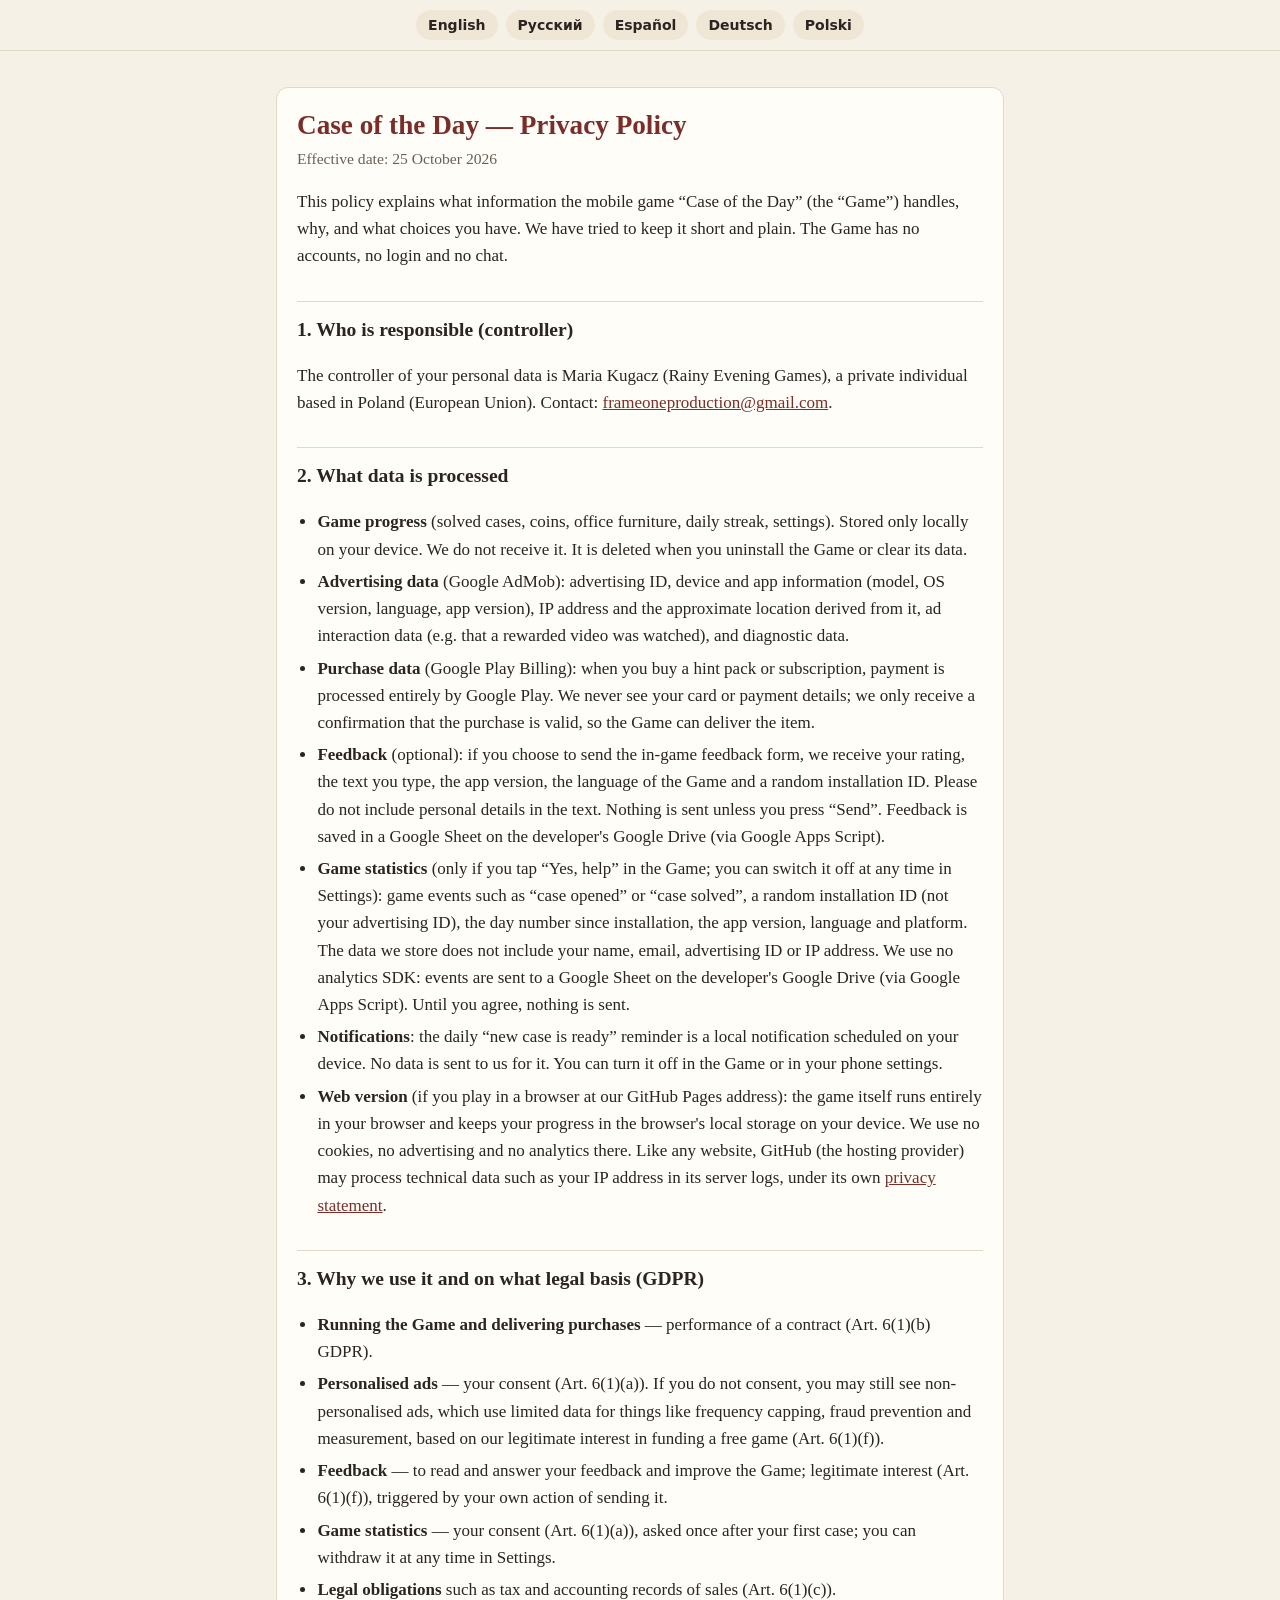
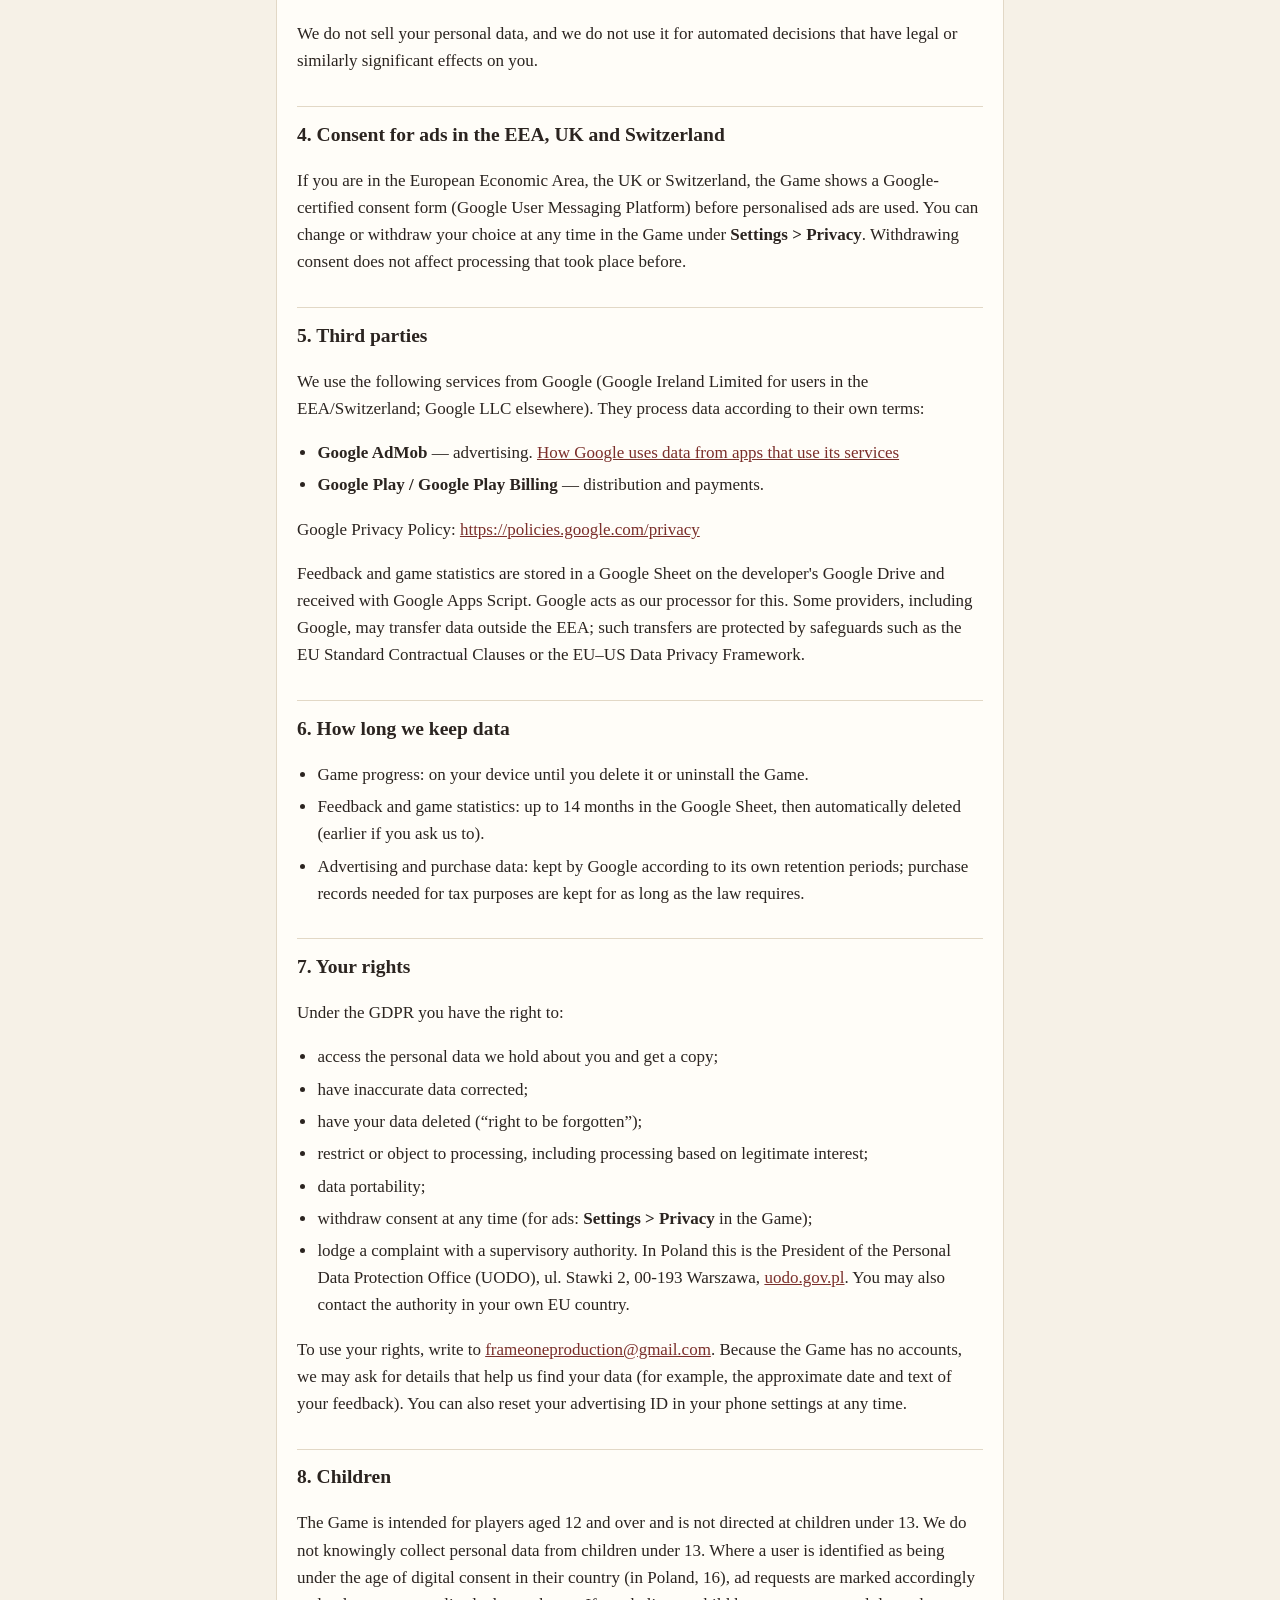
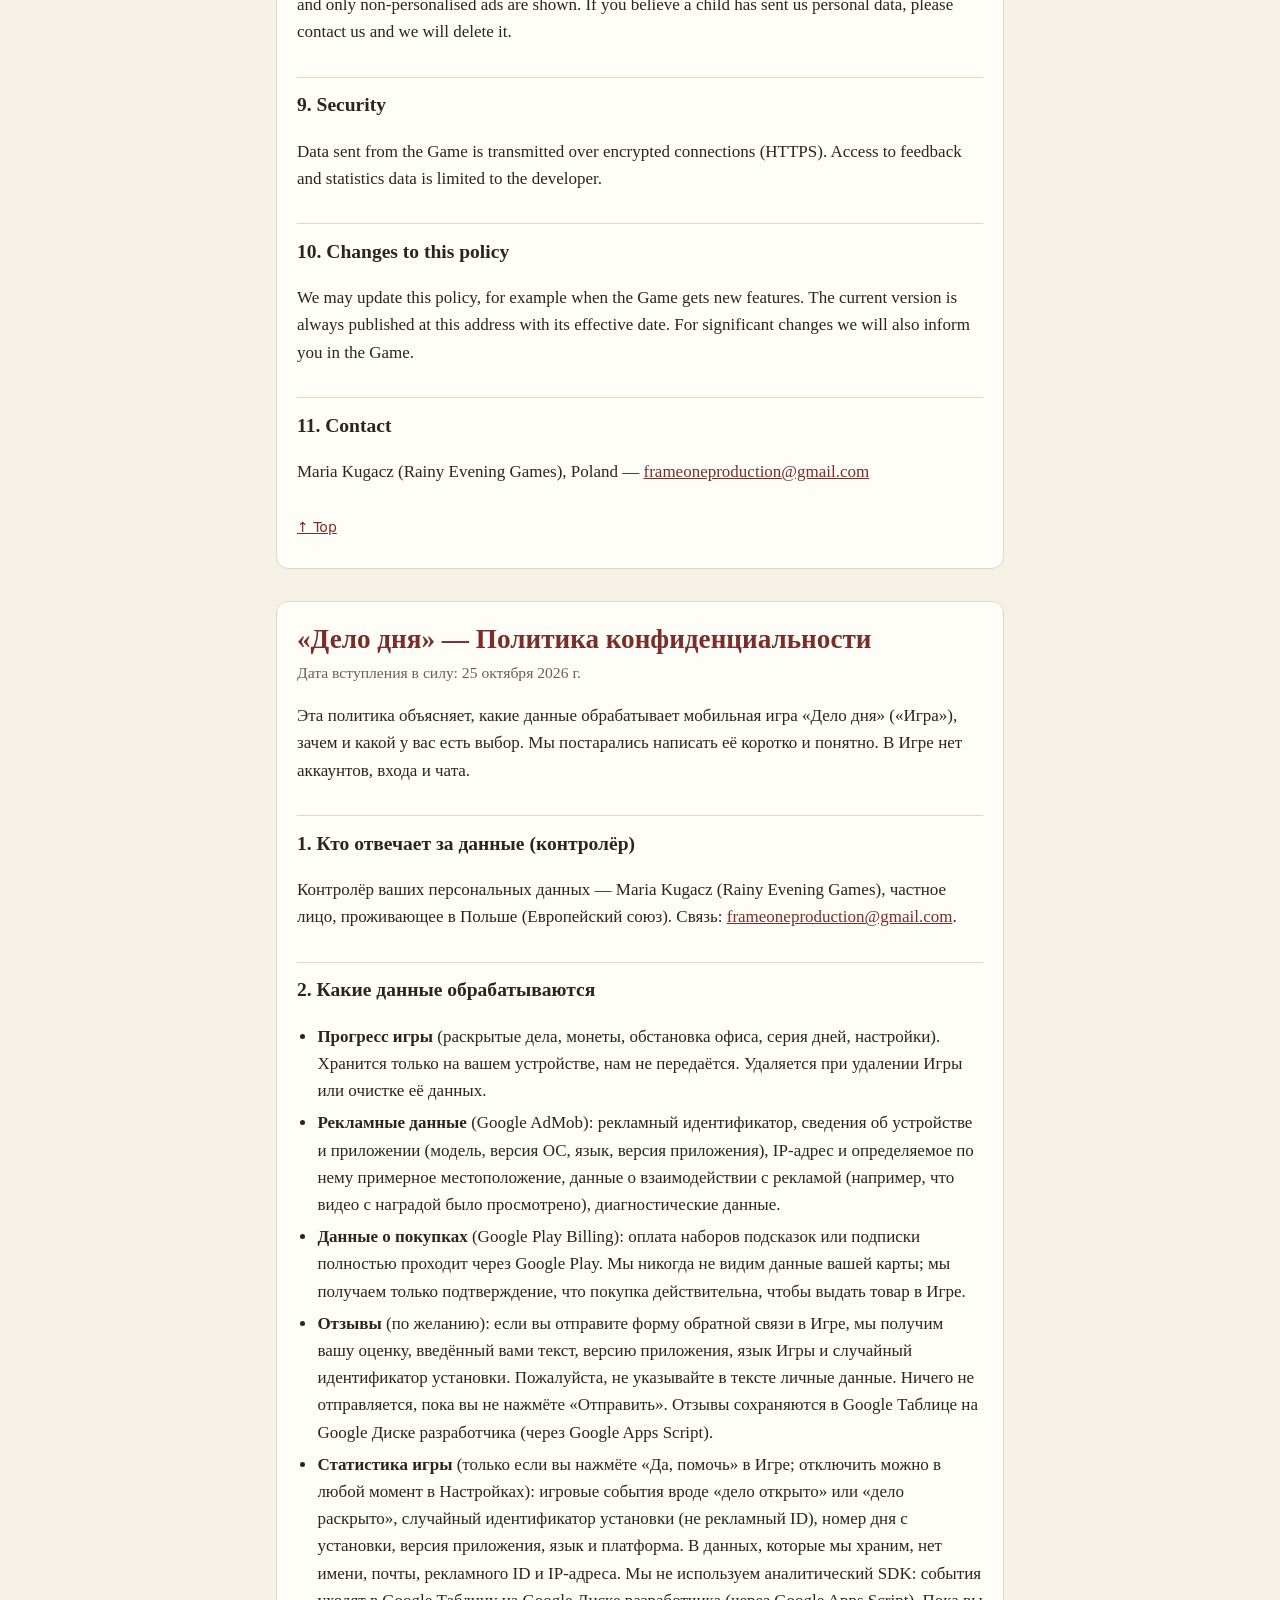
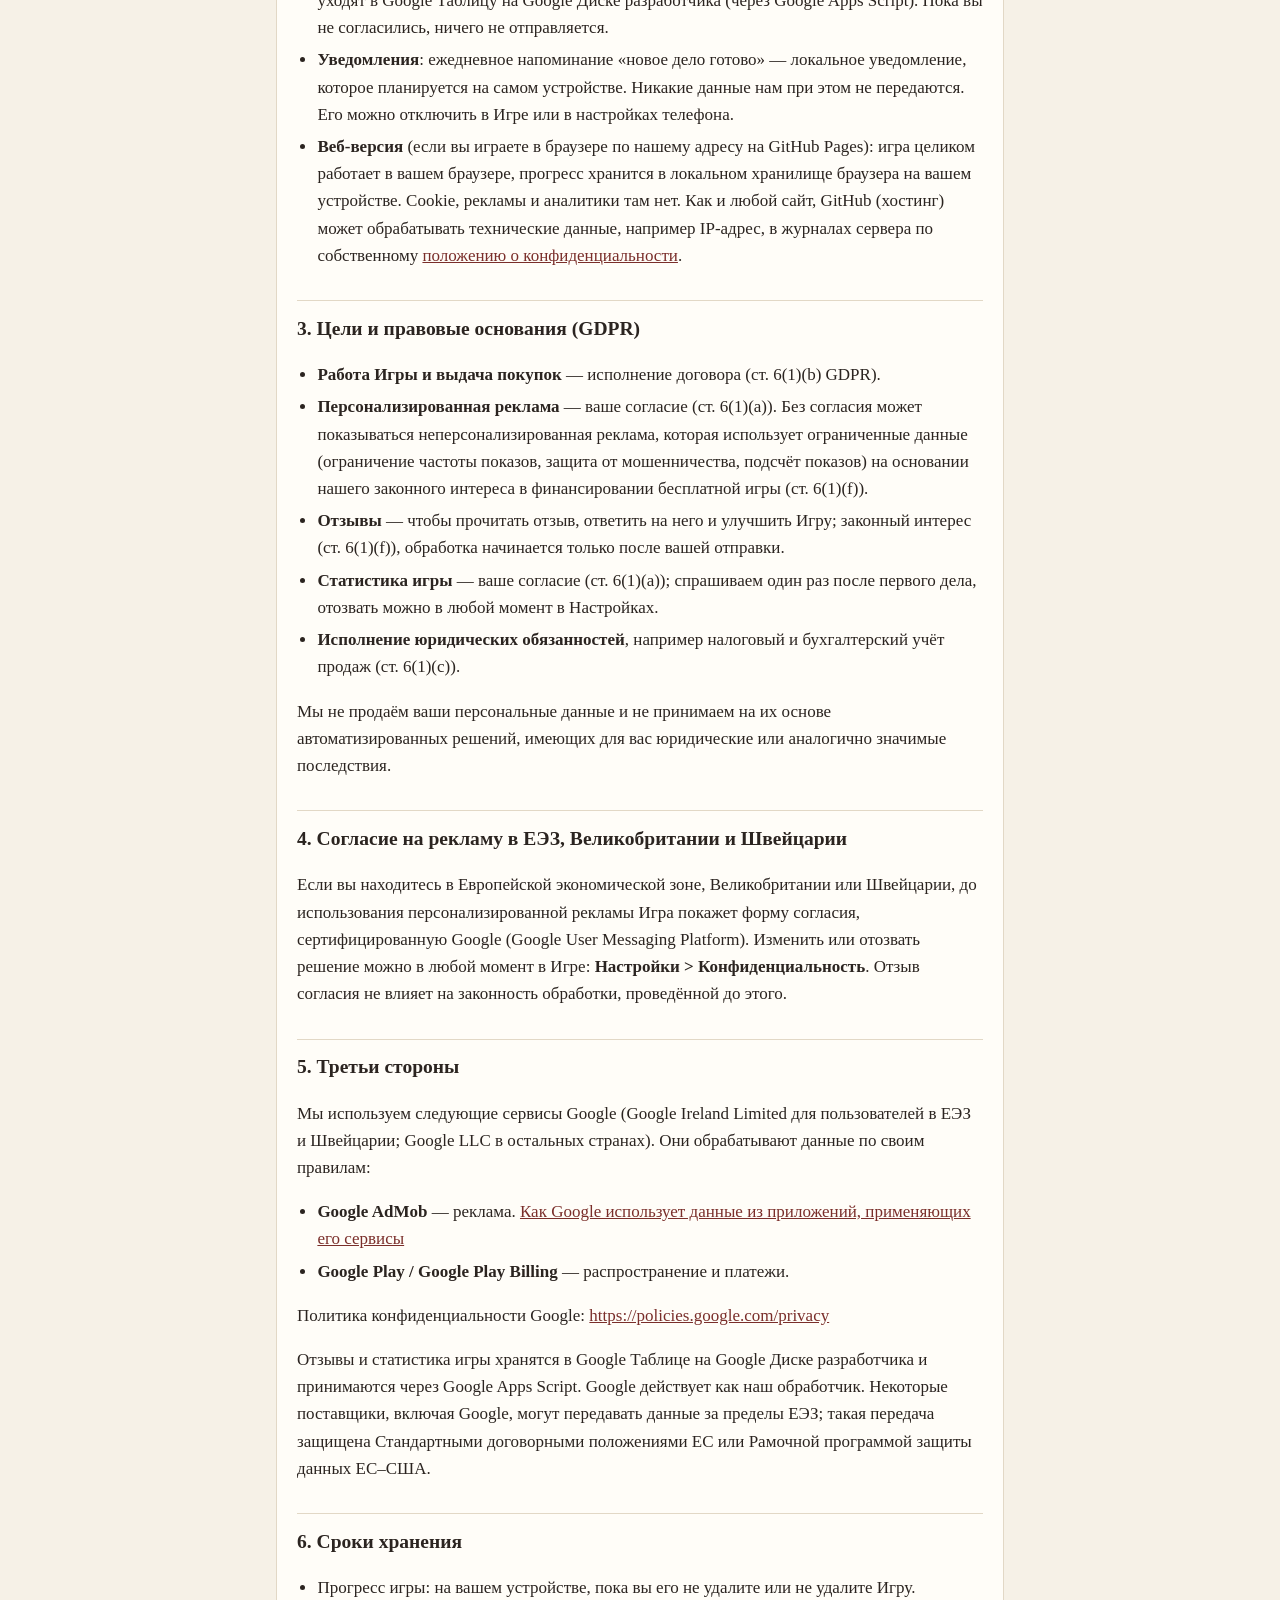
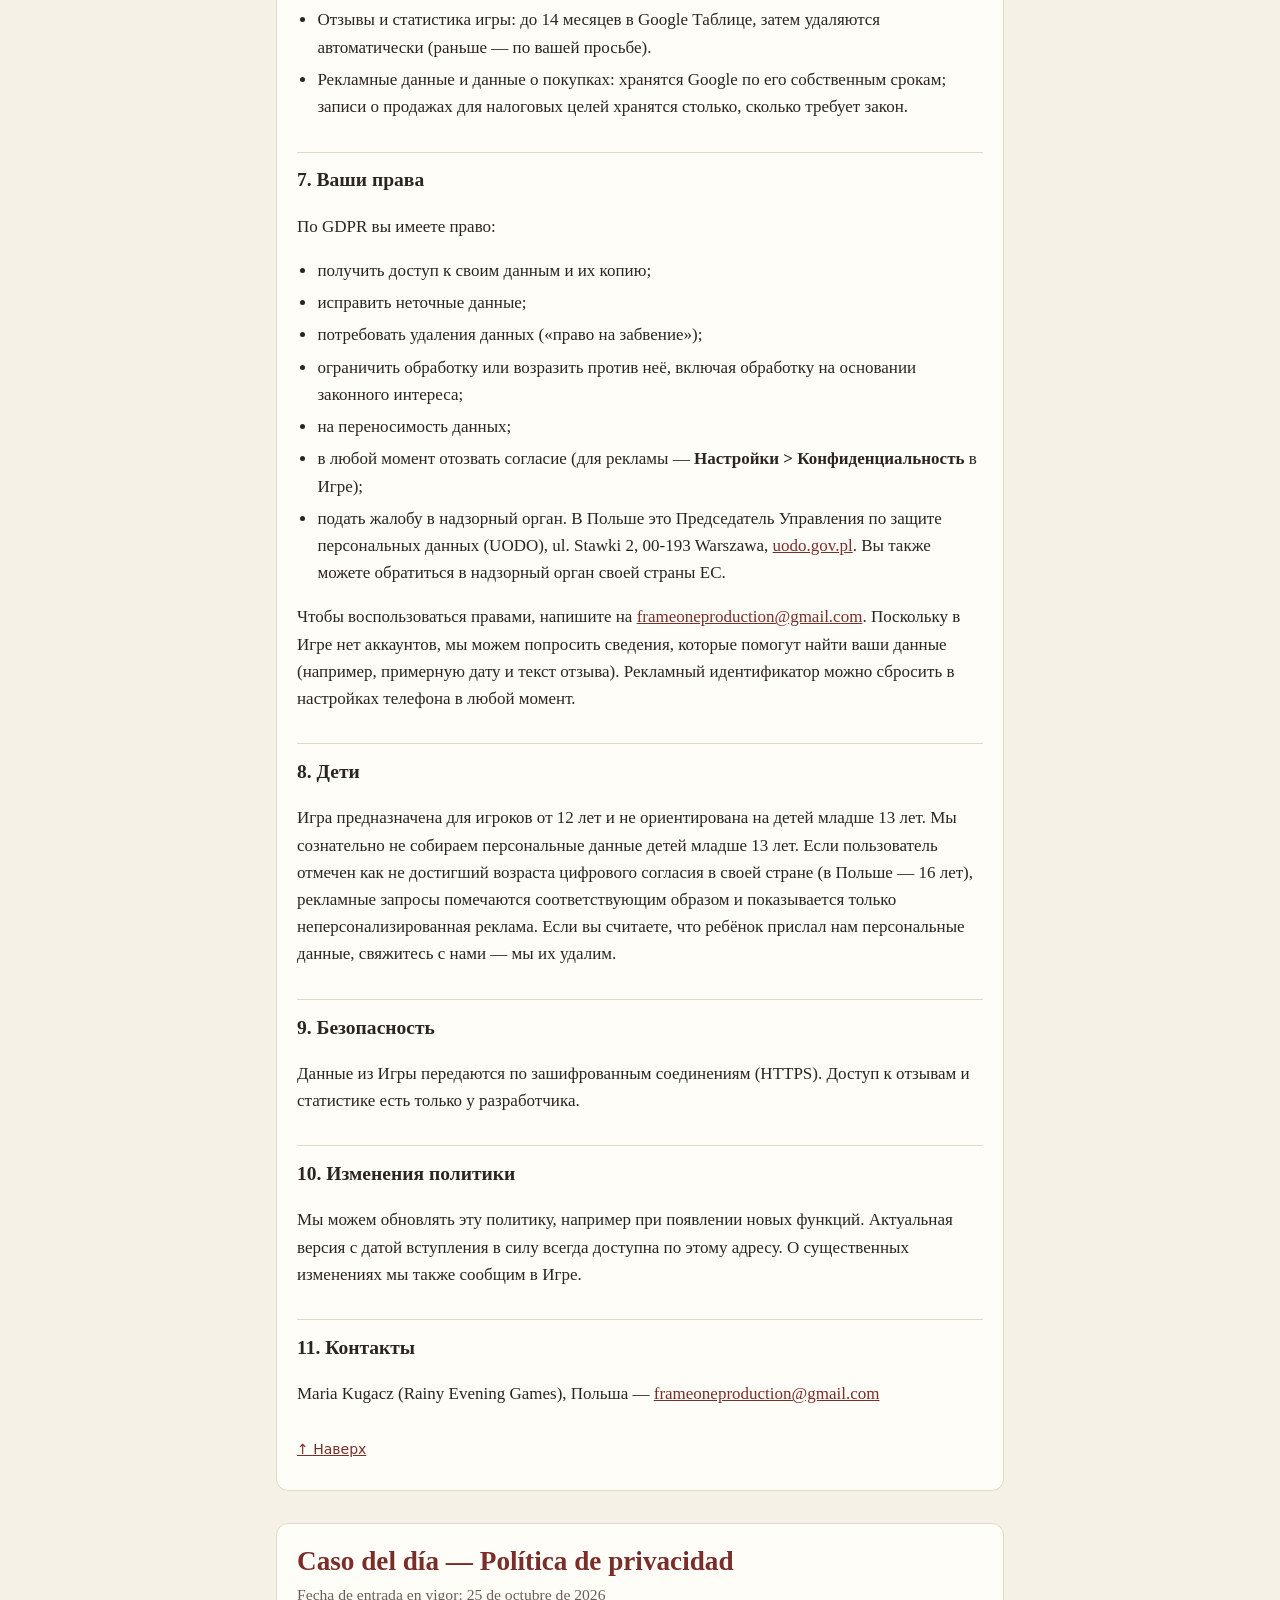
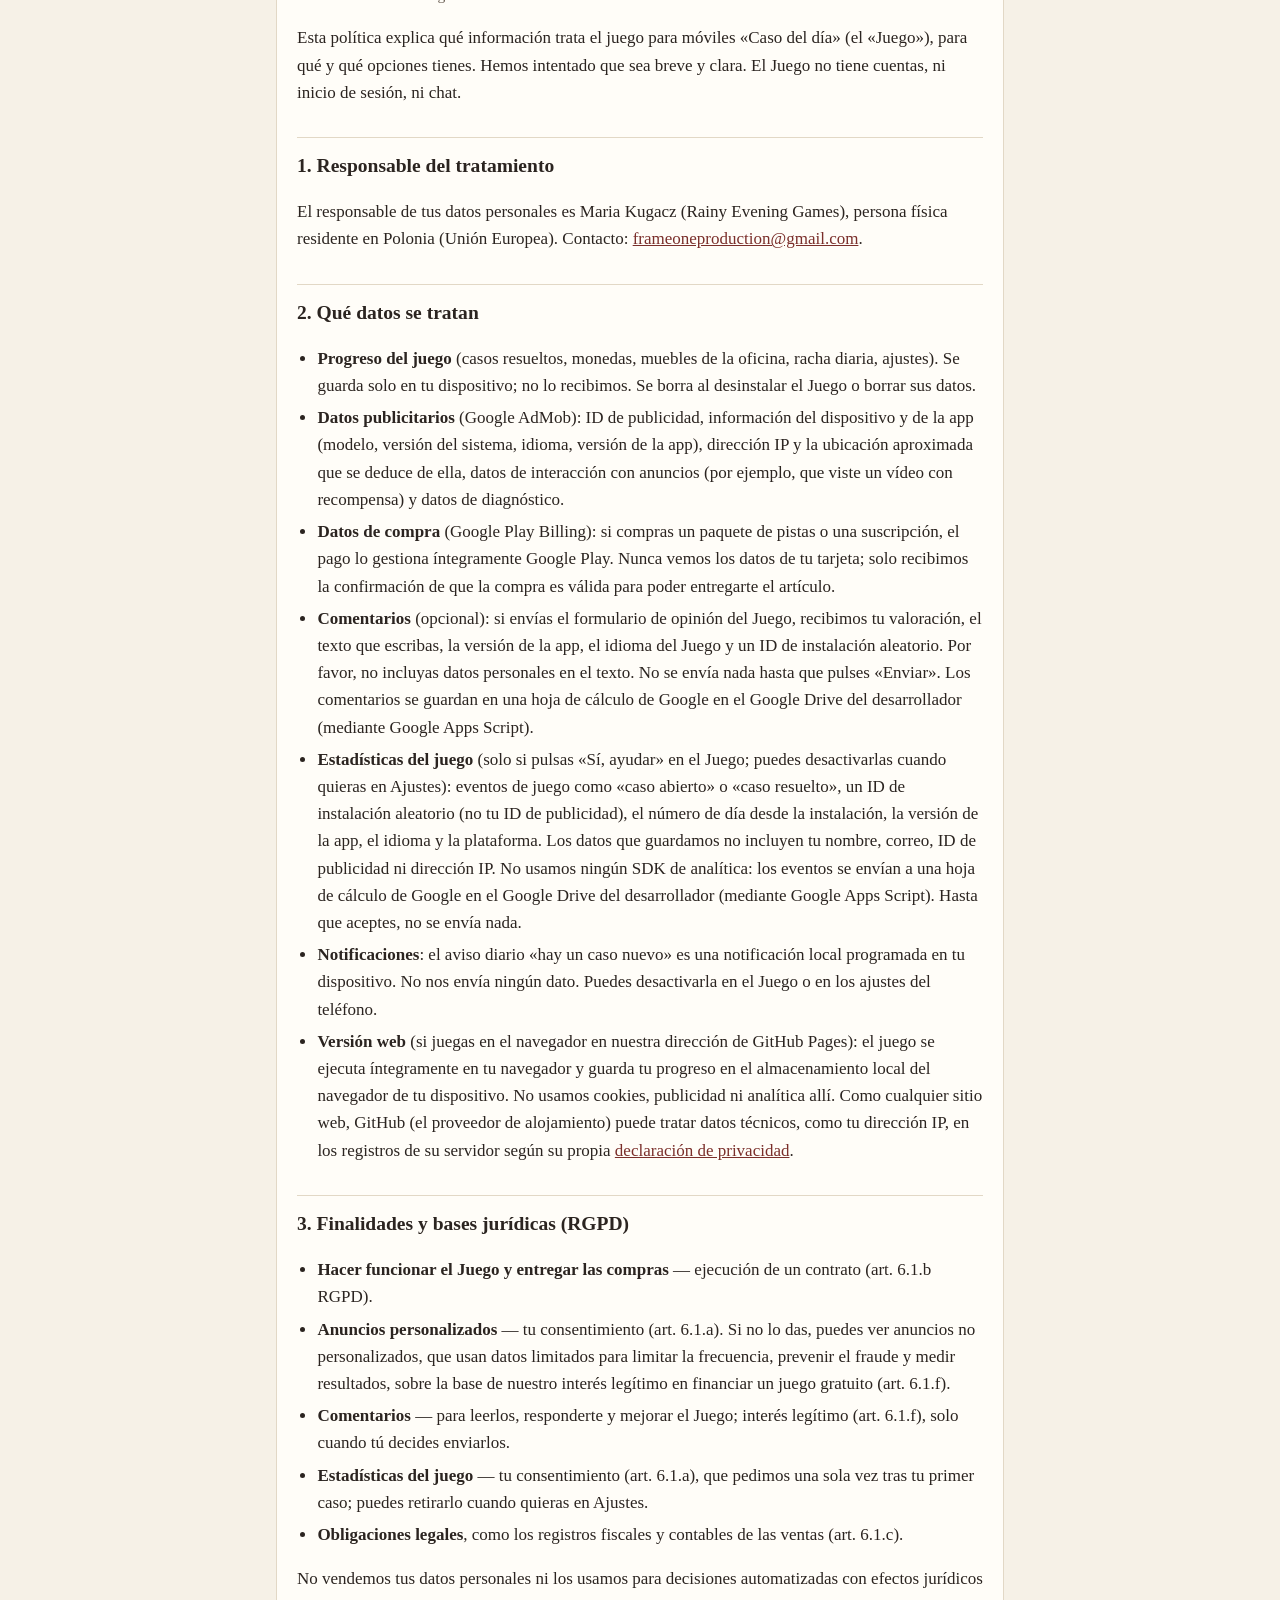
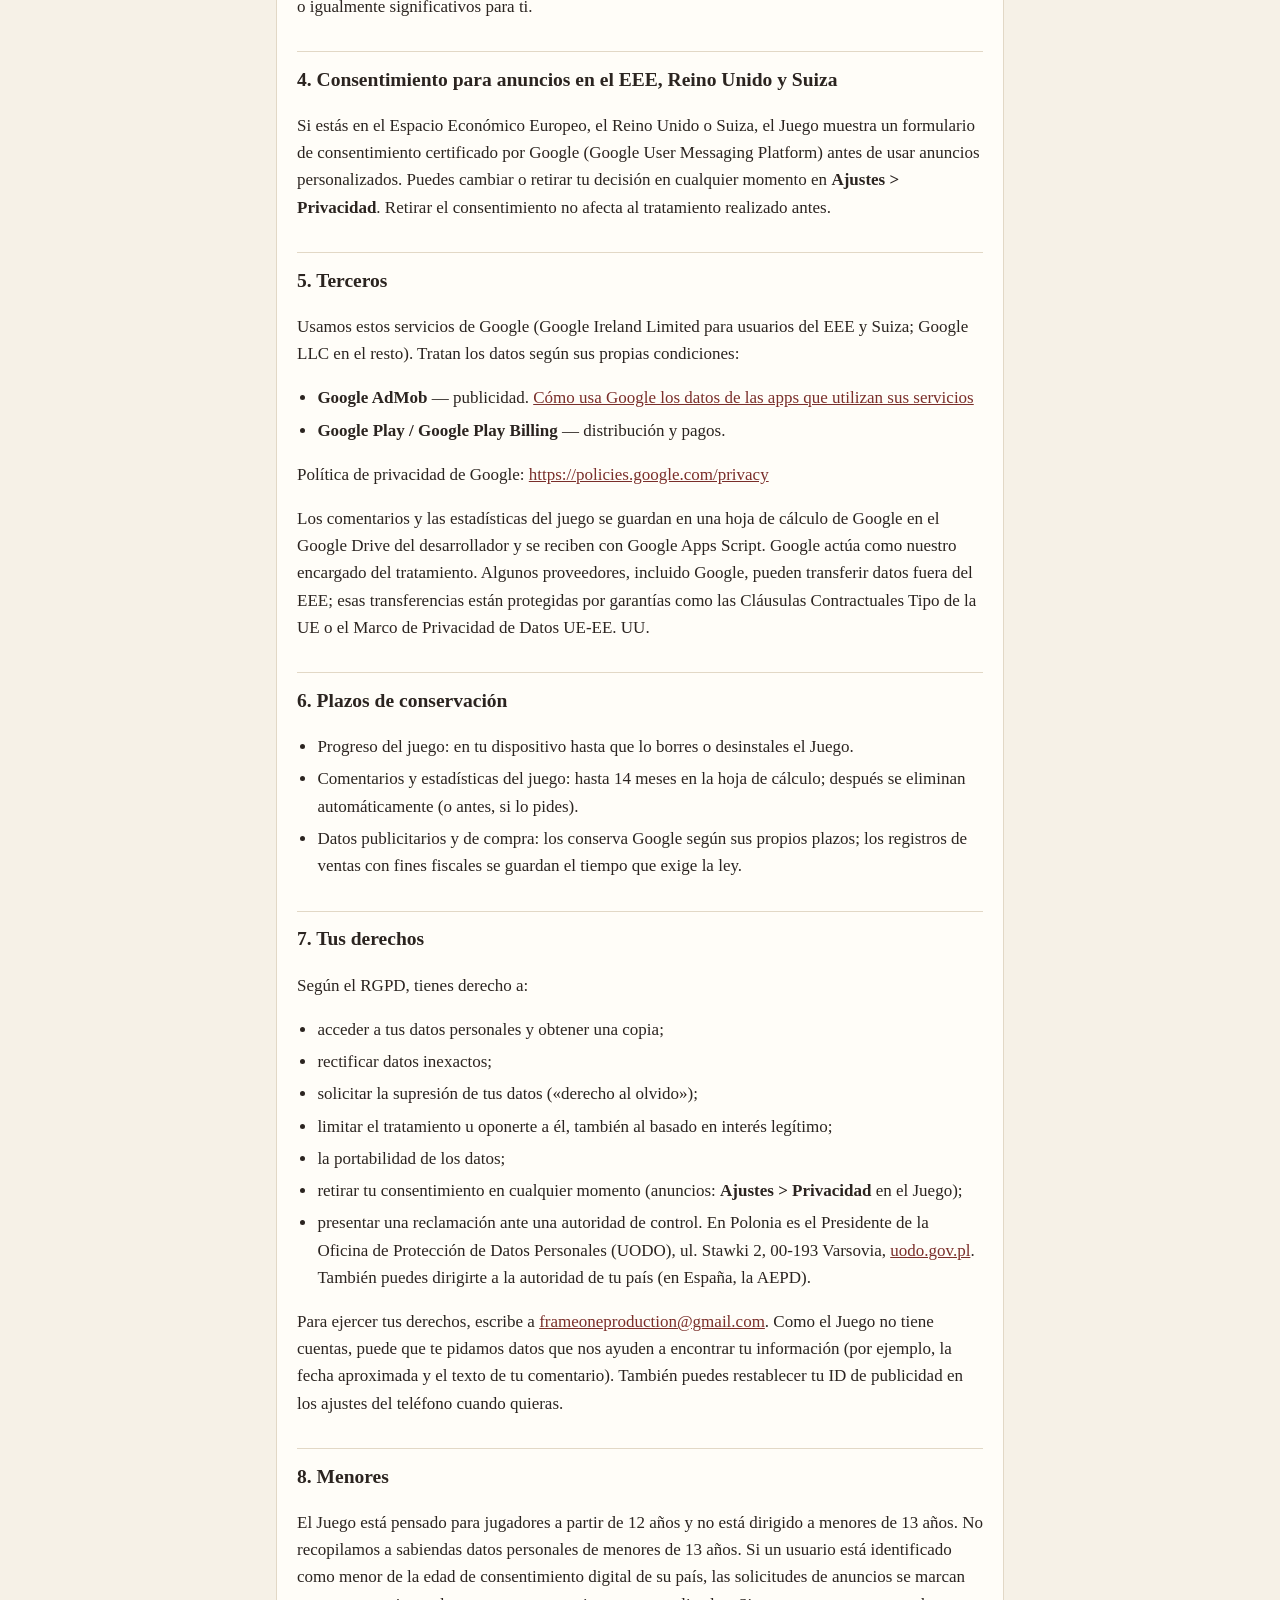
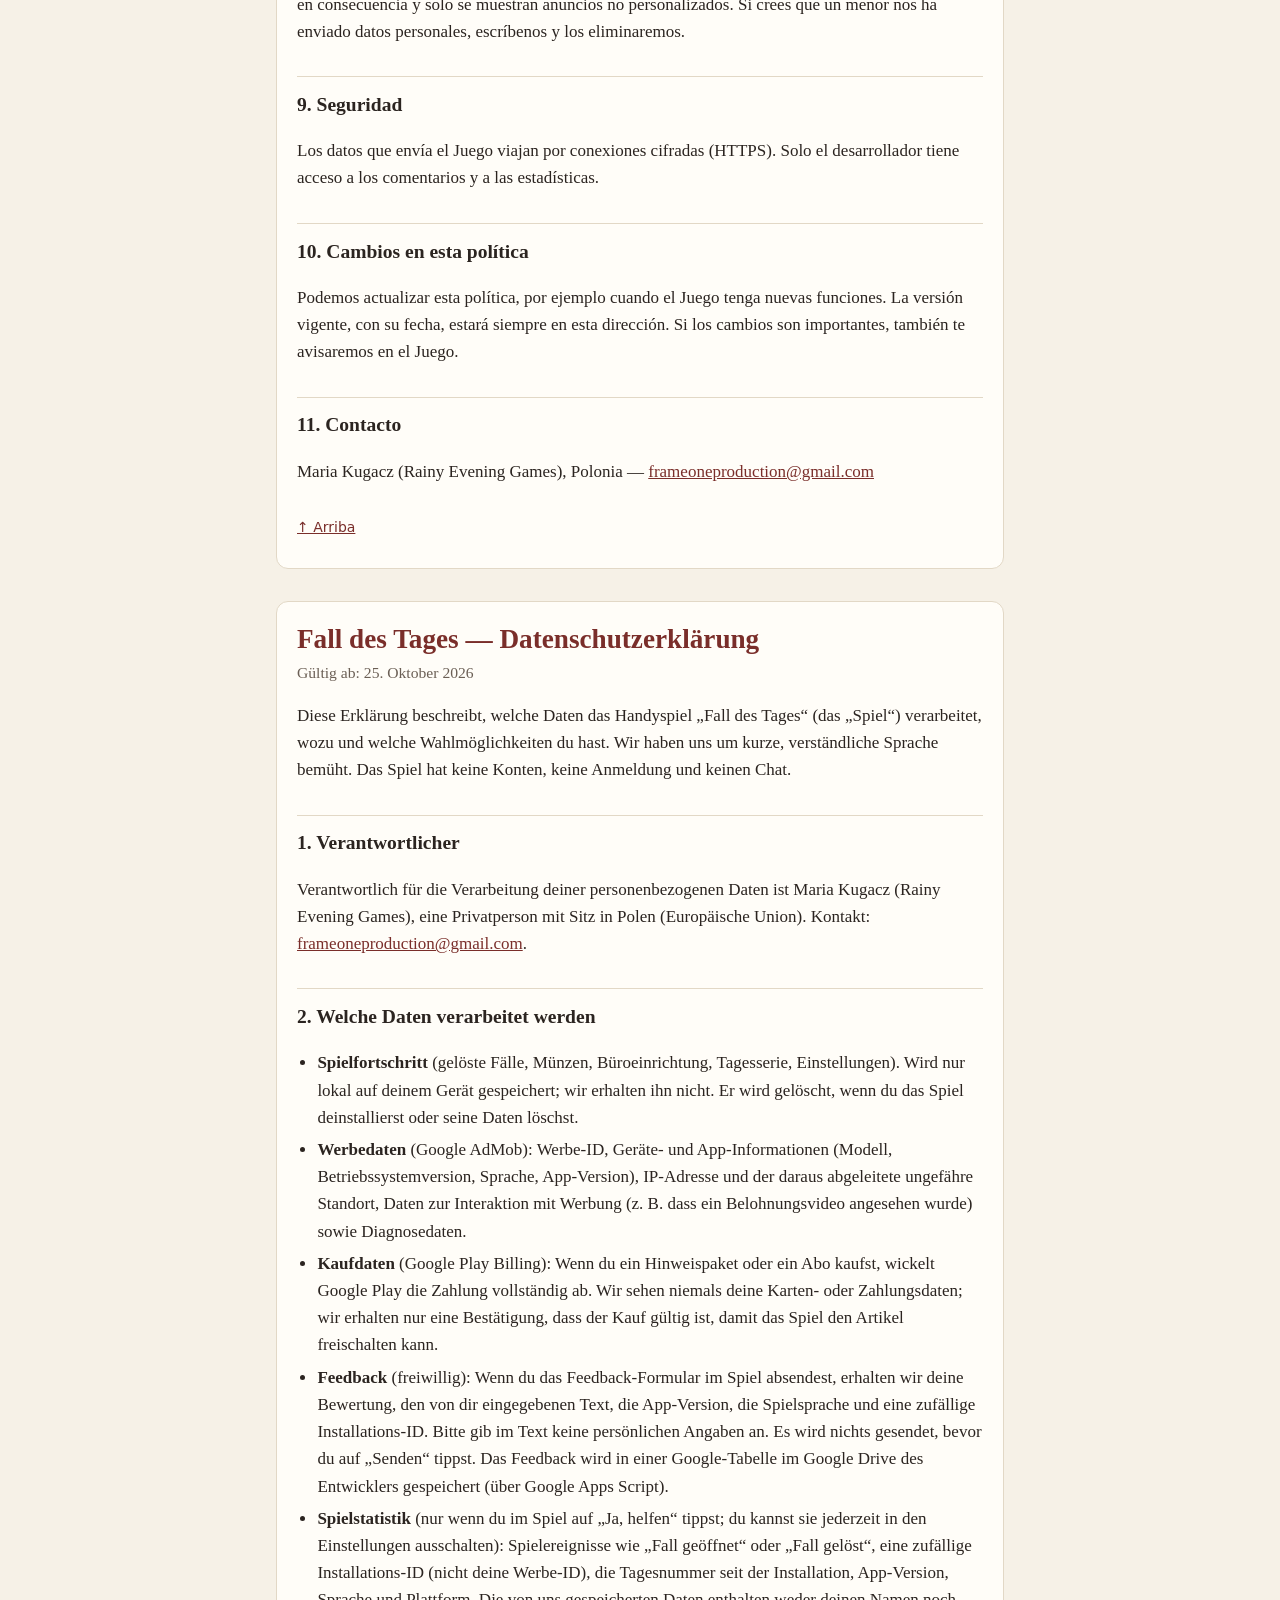
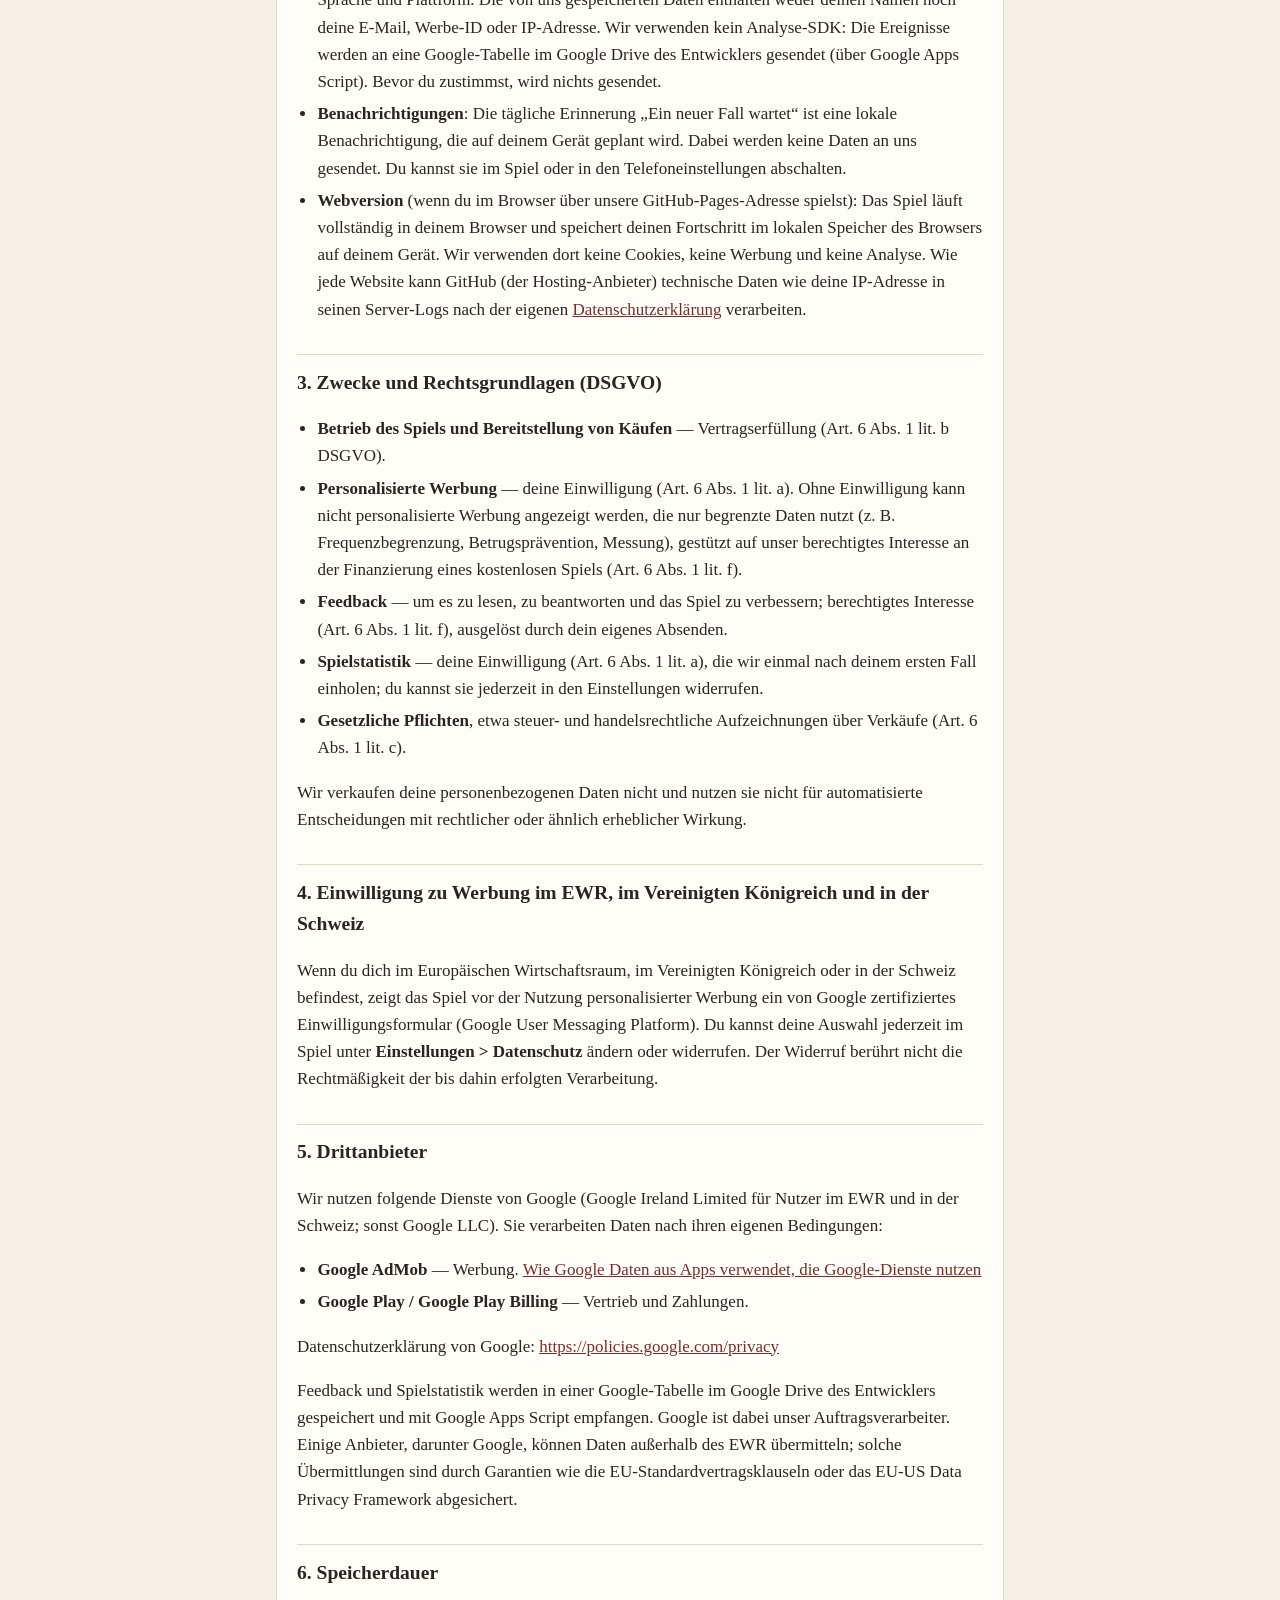
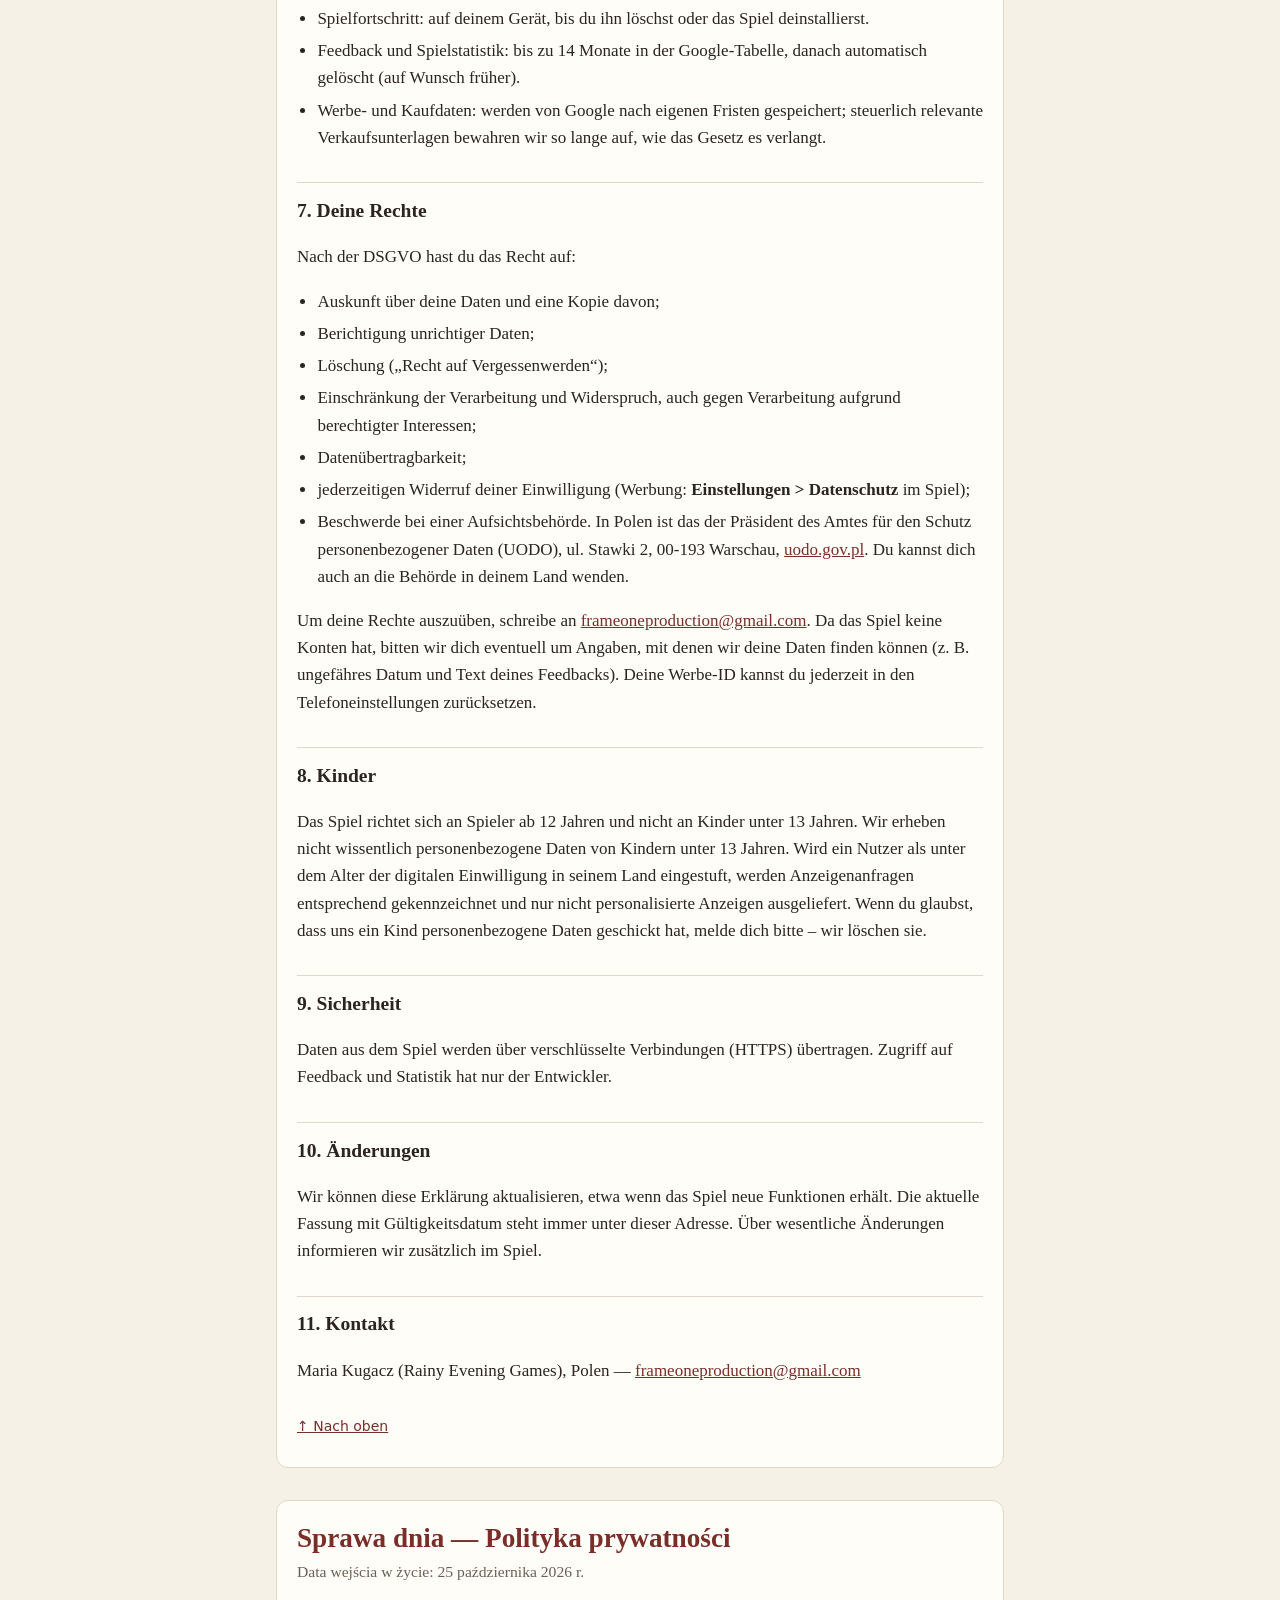
==== commit aebf639c: "Demo: feedback and stats receiver, privacy policy 25.10.2026 Stats are sent only after the player ta" ====
--- a/privacy-policy.html
+++ b/privacy-policy.html
@@ -53,7 +53,7 @@
 <!-- ============================ ENGLISH ============================ -->
 <section class="lang" id="en" lang="en">
 <h1>Case of the Day — Privacy Policy</h1>
-<p class="meta">Effective date: 18 October 2026</p>
+<p class="meta">Effective date: 25 October 2026</p>
 
 <p>This policy explains what information the mobile game “Case of the Day” (the “Game”) handles, why, and what choices you have. We have tried to keep it short and plain. The Game has no accounts, no login and no chat.</p>
 
@@ -65,7 +65,8 @@
   <li><strong>Game progress</strong> (solved cases, coins, office furniture, daily streak, settings). Stored only locally on your device. We do not receive it. It is deleted when you uninstall the Game or clear its data.</li>
   <li><strong>Advertising data</strong> (Google AdMob): advertising ID, device and app information (model, OS version, language, app version), IP address and the approximate location derived from it, ad interaction data (e.g. that a rewarded video was watched), and diagnostic data.</li>
   <li><strong>Purchase data</strong> (Google Play Billing): when you buy a hint pack or subscription, payment is processed entirely by Google Play. We never see your card or payment details; we only receive a confirmation that the purchase is valid, so the Game can deliver the item.</li>
-  <li><strong>Feedback</strong> (optional): if you choose to send the in-game feedback form, we receive your rating, the text you type, the app version and the language of the Game. Please do not include personal details in the text. Nothing is sent unless you press “Send”.</li>
+  <li><strong>Feedback</strong> (optional): if you choose to send the in-game feedback form, we receive your rating, the text you type, the app version, the language of the Game and a random installation ID. Please do not include personal details in the text. Nothing is sent unless you press “Send”. Feedback is saved in a Google Sheet on the developer's Google Drive (via Google Apps Script).</li>
+  <li><strong>Game statistics</strong> (only if you tap “Yes, help” in the Game; you can switch it off at any time in Settings): game events such as “case opened” or “case solved”, a random installation ID (not your advertising ID), the day number since installation, the app version, language and platform. The data we store does not include your name, email, advertising ID or IP address. We use no analytics SDK: events are sent to a Google Sheet on the developer's Google Drive (via Google Apps Script). Until you agree, nothing is sent.</li>
   <li><strong>Notifications</strong>: the daily “new case is ready” reminder is a local notification scheduled on your device. No data is sent to us for it. You can turn it off in the Game or in your phone settings.</li>
   <li><strong>Web version</strong> (if you play in a browser at our GitHub Pages address): the game itself runs entirely in your browser and keeps your progress in the browser's local storage on your device. We use no cookies, no advertising and no analytics there. Like any website, GitHub (the hosting provider) may process technical data such as your IP address in its server logs, under its own <a href="https://docs.github.com/en/site-policy/privacy-policies/github-general-privacy-statement">privacy statement</a>.</li>
 </ul>
@@ -75,6 +76,7 @@
   <li><strong>Running the Game and delivering purchases</strong> — performance of a contract (Art. 6(1)(b) GDPR).</li>
   <li><strong>Personalised ads</strong> — your consent (Art. 6(1)(a)). If you do not consent, you may still see non-personalised ads, which use limited data for things like frequency capping, fraud prevention and measurement, based on our legitimate interest in funding a free game (Art. 6(1)(f)).</li>
   <li><strong>Feedback</strong> — to read and answer your feedback and improve the Game; legitimate interest (Art. 6(1)(f)), triggered by your own action of sending it.</li>
+  <li><strong>Game statistics</strong> — your consent (Art. 6(1)(a)), asked once after your first case; you can withdraw it at any time in Settings.</li>
   <li><strong>Legal obligations</strong> such as tax and accounting records of sales (Art. 6(1)(c)).</li>
 </ul>
 <p>We do not sell your personal data, and we do not use it for automated decisions that have legal or similarly significant effects on you.</p>
@@ -89,12 +91,12 @@
   <li><strong>Google Play / Google Play Billing</strong> — distribution and payments.</li>
 </ul>
 <p>Google Privacy Policy: <a href="https://policies.google.com/privacy">https://policies.google.com/privacy</a></p>
-<p>Feedback is stored on a server operated for us by a hosting provider acting as our processor. Some providers, including Google, may transfer data outside the EEA; such transfers are protected by safeguards such as the EU Standard Contractual Clauses or the EU–US Data Privacy Framework.</p>
+<p>Feedback and game statistics are stored in a Google Sheet on the developer's Google Drive and received with Google Apps Script. Google acts as our processor for this. Some providers, including Google, may transfer data outside the EEA; such transfers are protected by safeguards such as the EU Standard Contractual Clauses or the EU–US Data Privacy Framework.</p>
 
 <h2>6. How long we keep data</h2>
 <ul>
   <li>Game progress: on your device until you delete it or uninstall the Game.</li>
-  <li>Feedback: up to 24 months, then deleted, unless you ask us to delete it earlier.</li>
+  <li>Feedback and game statistics: up to 14 months in the Google Sheet, then automatically deleted (earlier if you ask us to).</li>
   <li>Advertising and purchase data: kept by Google according to its own retention periods; purchase records needed for tax purposes are kept for as long as the law requires.</li>
 </ul>
 
@@ -115,7 +117,7 @@
 <p>The Game is intended for players aged 12 and over and is not directed at children under 13. We do not knowingly collect personal data from children under 13. Where a user is identified as being under the age of digital consent in their country (in Poland, 16), ad requests are marked accordingly and only non-personalised ads are shown. If you believe a child has sent us personal data, please contact us and we will delete it.</p>
 
 <h2>9. Security</h2>
-<p>Data sent from the Game is transmitted over encrypted connections (HTTPS). Access to feedback data is limited to the developer.</p>
+<p>Data sent from the Game is transmitted over encrypted connections (HTTPS). Access to feedback and statistics data is limited to the developer.</p>
 
 <h2>10. Changes to this policy</h2>
 <p>We may update this policy, for example when the Game gets new features. The current version is always published at this address with its effective date. For significant changes we will also inform you in the Game.</p>
@@ -128,7 +130,7 @@
 <!-- ============================ RUSSIAN ============================ -->
 <section class="lang" id="ru" lang="ru">
 <h1>«Дело дня» — Политика конфиденциальности</h1>
-<p class="meta">Дата вступления в силу: 18 октября 2026 г.</p>
+<p class="meta">Дата вступления в силу: 25 октября 2026 г.</p>
 
 <p>Эта политика объясняет, какие данные обрабатывает мобильная игра «Дело дня» («Игра»), зачем и какой у вас есть выбор. Мы постарались написать её коротко и понятно. В Игре нет аккаунтов, входа и чата.</p>
 
@@ -140,7 +142,8 @@
   <li><strong>Прогресс игры</strong> (раскрытые дела, монеты, обстановка офиса, серия дней, настройки). Хранится только на вашем устройстве, нам не передаётся. Удаляется при удалении Игры или очистке её данных.</li>
   <li><strong>Рекламные данные</strong> (Google AdMob): рекламный идентификатор, сведения об устройстве и приложении (модель, версия ОС, язык, версия приложения), IP-адрес и определяемое по нему примерное местоположение, данные о взаимодействии с рекламой (например, что видео с наградой было просмотрено), диагностические данные.</li>
   <li><strong>Данные о покупках</strong> (Google Play Billing): оплата наборов подсказок или подписки полностью проходит через Google Play. Мы никогда не видим данные вашей карты; мы получаем только подтверждение, что покупка действительна, чтобы выдать товар в Игре.</li>
-  <li><strong>Отзывы</strong> (по желанию): если вы отправите форму обратной связи в Игре, мы получим вашу оценку, введённый вами текст, версию приложения и язык Игры. Пожалуйста, не указывайте в тексте личные данные. Ничего не отправляется, пока вы не нажмёте «Отправить».</li>
+  <li><strong>Отзывы</strong> (по желанию): если вы отправите форму обратной связи в Игре, мы получим вашу оценку, введённый вами текст, версию приложения, язык Игры и случайный идентификатор установки. Пожалуйста, не указывайте в тексте личные данные. Ничего не отправляется, пока вы не нажмёте «Отправить». Отзывы сохраняются в Google Таблице на Google Диске разработчика (через Google Apps Script).</li>
+  <li><strong>Статистика игры</strong> (только если вы нажмёте «Да, помочь» в Игре; отключить можно в любой момент в Настройках): игровые события вроде «дело открыто» или «дело раскрыто», случайный идентификатор установки (не рекламный ID), номер дня с установки, версия приложения, язык и платформа. В данных, которые мы храним, нет имени, почты, рекламного ID и IP-адреса. Мы не используем аналитический SDK: события уходят в Google Таблицу на Google Диске разработчика (через Google Apps Script). Пока вы не согласились, ничего не отправляется.</li>
   <li><strong>Уведомления</strong>: ежедневное напоминание «новое дело готово» — локальное уведомление, которое планируется на самом устройстве. Никакие данные нам при этом не передаются. Его можно отключить в Игре или в настройках телефона.</li>
   <li><strong>Веб-версия</strong> (если вы играете в браузере по нашему адресу на GitHub Pages): игра целиком работает в вашем браузере, прогресс хранится в локальном хранилище браузера на вашем устройстве. Cookie, рекламы и аналитики там нет. Как и любой сайт, GitHub (хостинг) может обрабатывать технические данные, например IP-адрес, в журналах сервера по собственному <a href="https://docs.github.com/en/site-policy/privacy-policies/github-general-privacy-statement">положению о конфиденциальности</a>.</li>
 </ul>
@@ -150,6 +153,7 @@
   <li><strong>Работа Игры и выдача покупок</strong> — исполнение договора (ст. 6(1)(b) GDPR).</li>
   <li><strong>Персонализированная реклама</strong> — ваше согласие (ст. 6(1)(a)). Без согласия может показываться неперсонализированная реклама, которая использует ограниченные данные (ограничение частоты показов, защита от мошенничества, подсчёт показов) на основании нашего законного интереса в финансировании бесплатной игры (ст. 6(1)(f)).</li>
   <li><strong>Отзывы</strong> — чтобы прочитать отзыв, ответить на него и улучшить Игру; законный интерес (ст. 6(1)(f)), обработка начинается только после вашей отправки.</li>
+  <li><strong>Статистика игры</strong> — ваше согласие (ст. 6(1)(a)); спрашиваем один раз после первого дела, отозвать можно в любой момент в Настройках.</li>
   <li><strong>Исполнение юридических обязанностей</strong>, например налоговый и бухгалтерский учёт продаж (ст. 6(1)(c)).</li>
 </ul>
 <p>Мы не продаём ваши персональные данные и не принимаем на их основе автоматизированных решений, имеющих для вас юридические или аналогично значимые последствия.</p>
@@ -164,12 +168,12 @@
   <li><strong>Google Play / Google Play Billing</strong> — распространение и платежи.</li>
 </ul>
 <p>Политика конфиденциальности Google: <a href="https://policies.google.com/privacy?hl=ru">https://policies.google.com/privacy</a></p>
-<p>Отзывы хранятся на сервере хостинг-провайдера, который действует по нашему поручению как обработчик. Некоторые поставщики, включая Google, могут передавать данные за пределы ЕЭЗ; такая передача защищена Стандартными договорными положениями ЕС или Рамочной программой защиты данных ЕС–США.</p>
+<p>Отзывы и статистика игры хранятся в Google Таблице на Google Диске разработчика и принимаются через Google Apps Script. Google действует как наш обработчик. Некоторые поставщики, включая Google, могут передавать данные за пределы ЕЭЗ; такая передача защищена Стандартными договорными положениями ЕС или Рамочной программой защиты данных ЕС–США.</p>
 
 <h2>6. Сроки хранения</h2>
 <ul>
   <li>Прогресс игры: на вашем устройстве, пока вы его не удалите или не удалите Игру.</li>
-  <li>Отзывы: до 24 месяцев, затем удаляются (или раньше — по вашей просьбе).</li>
+  <li>Отзывы и статистика игры: до 14 месяцев в Google Таблице, затем удаляются автоматически (раньше — по вашей просьбе).</li>
   <li>Рекламные данные и данные о покупках: хранятся Google по его собственным срокам; записи о продажах для налоговых целей хранятся столько, сколько требует закон.</li>
 </ul>
 
@@ -190,7 +194,7 @@
 <p>Игра предназначена для игроков от 12 лет и не ориентирована на детей младше 13 лет. Мы сознательно не собираем персональные данные детей младше 13 лет. Если пользователь отмечен как не достигший возраста цифрового согласия в своей стране (в Польше — 16 лет), рекламные запросы помечаются соответствующим образом и показывается только неперсонализированная реклама. Если вы считаете, что ребёнок прислал нам персональные данные, свяжитесь с нами — мы их удалим.</p>
 
 <h2>9. Безопасность</h2>
-<p>Данные из Игры передаются по зашифрованным соединениям (HTTPS). Доступ к отзывам есть только у разработчика.</p>
+<p>Данные из Игры передаются по зашифрованным соединениям (HTTPS). Доступ к отзывам и статистике есть только у разработчика.</p>
 
 <h2>10. Изменения политики</h2>
 <p>Мы можем обновлять эту политику, например при появлении новых функций. Актуальная версия с датой вступления в силу всегда доступна по этому адресу. О существенных изменениях мы также сообщим в Игре.</p>
@@ -203,7 +207,7 @@
 <!-- ============================ SPANISH ============================ -->
 <section class="lang" id="es" lang="es">
 <h1>Caso del día — Política de privacidad</h1>
-<p class="meta">Fecha de entrada en vigor: 18 de octubre de 2026</p>
+<p class="meta">Fecha de entrada en vigor: 25 de octubre de 2026</p>
 
 <p>Esta política explica qué información trata el juego para móviles «Caso del día» (el «Juego»), para qué y qué opciones tienes. Hemos intentado que sea breve y clara. El Juego no tiene cuentas, ni inicio de sesión, ni chat.</p>
 
@@ -215,7 +219,8 @@
   <li><strong>Progreso del juego</strong> (casos resueltos, monedas, muebles de la oficina, racha diaria, ajustes). Se guarda solo en tu dispositivo; no lo recibimos. Se borra al desinstalar el Juego o borrar sus datos.</li>
   <li><strong>Datos publicitarios</strong> (Google AdMob): ID de publicidad, información del dispositivo y de la app (modelo, versión del sistema, idioma, versión de la app), dirección IP y la ubicación aproximada que se deduce de ella, datos de interacción con anuncios (por ejemplo, que viste un vídeo con recompensa) y datos de diagnóstico.</li>
   <li><strong>Datos de compra</strong> (Google Play Billing): si compras un paquete de pistas o una suscripción, el pago lo gestiona íntegramente Google Play. Nunca vemos los datos de tu tarjeta; solo recibimos la confirmación de que la compra es válida para poder entregarte el artículo.</li>
-  <li><strong>Comentarios</strong> (opcional): si envías el formulario de opinión del Juego, recibimos tu valoración, el texto que escribas, la versión de la app y el idioma del Juego. Por favor, no incluyas datos personales en el texto. No se envía nada hasta que pulses «Enviar».</li>
+  <li><strong>Comentarios</strong> (opcional): si envías el formulario de opinión del Juego, recibimos tu valoración, el texto que escribas, la versión de la app, el idioma del Juego y un ID de instalación aleatorio. Por favor, no incluyas datos personales en el texto. No se envía nada hasta que pulses «Enviar». Los comentarios se guardan en una hoja de cálculo de Google en el Google Drive del desarrollador (mediante Google Apps Script).</li>
+  <li><strong>Estadísticas del juego</strong> (solo si pulsas «Sí, ayudar» en el Juego; puedes desactivarlas cuando quieras en Ajustes): eventos de juego como «caso abierto» o «caso resuelto», un ID de instalación aleatorio (no tu ID de publicidad), el número de día desde la instalación, la versión de la app, el idioma y la plataforma. Los datos que guardamos no incluyen tu nombre, correo, ID de publicidad ni dirección IP. No usamos ningún SDK de analítica: los eventos se envían a una hoja de cálculo de Google en el Google Drive del desarrollador (mediante Google Apps Script). Hasta que aceptes, no se envía nada.</li>
   <li><strong>Notificaciones</strong>: el aviso diario «hay un caso nuevo» es una notificación local programada en tu dispositivo. No nos envía ningún dato. Puedes desactivarla en el Juego o en los ajustes del teléfono.</li>
   <li><strong>Versión web</strong> (si juegas en el navegador en nuestra dirección de GitHub Pages): el juego se ejecuta íntegramente en tu navegador y guarda tu progreso en el almacenamiento local del navegador de tu dispositivo. No usamos cookies, publicidad ni analítica allí. Como cualquier sitio web, GitHub (el proveedor de alojamiento) puede tratar datos técnicos, como tu dirección IP, en los registros de su servidor según su propia <a href="https://docs.github.com/en/site-policy/privacy-policies/github-general-privacy-statement">declaración de privacidad</a>.</li>
 </ul>
@@ -225,6 +230,7 @@
   <li><strong>Hacer funcionar el Juego y entregar las compras</strong> — ejecución de un contrato (art. 6.1.b RGPD).</li>
   <li><strong>Anuncios personalizados</strong> — tu consentimiento (art. 6.1.a). Si no lo das, puedes ver anuncios no personalizados, que usan datos limitados para limitar la frecuencia, prevenir el fraude y medir resultados, sobre la base de nuestro interés legítimo en financiar un juego gratuito (art. 6.1.f).</li>
   <li><strong>Comentarios</strong> — para leerlos, responderte y mejorar el Juego; interés legítimo (art. 6.1.f), solo cuando tú decides enviarlos.</li>
+  <li><strong>Estadísticas del juego</strong> — tu consentimiento (art. 6.1.a), que pedimos una sola vez tras tu primer caso; puedes retirarlo cuando quieras en Ajustes.</li>
   <li><strong>Obligaciones legales</strong>, como los registros fiscales y contables de las ventas (art. 6.1.c).</li>
 </ul>
 <p>No vendemos tus datos personales ni los usamos para decisiones automatizadas con efectos jurídicos o igualmente significativos para ti.</p>
@@ -239,12 +245,12 @@
   <li><strong>Google Play / Google Play Billing</strong> — distribución y pagos.</li>
 </ul>
 <p>Política de privacidad de Google: <a href="https://policies.google.com/privacy?hl=es">https://policies.google.com/privacy</a></p>
-<p>Los comentarios se guardan en un servidor gestionado por un proveedor de alojamiento que actúa como nuestro encargado del tratamiento. Algunos proveedores, incluido Google, pueden transferir datos fuera del EEE; esas transferencias están protegidas por garantías como las Cláusulas Contractuales Tipo de la UE o el Marco de Privacidad de Datos UE-EE. UU.</p>
+<p>Los comentarios y las estadísticas del juego se guardan en una hoja de cálculo de Google en el Google Drive del desarrollador y se reciben con Google Apps Script. Google actúa como nuestro encargado del tratamiento. Algunos proveedores, incluido Google, pueden transferir datos fuera del EEE; esas transferencias están protegidas por garantías como las Cláusulas Contractuales Tipo de la UE o el Marco de Privacidad de Datos UE-EE. UU.</p>
 
 <h2>6. Plazos de conservación</h2>
 <ul>
   <li>Progreso del juego: en tu dispositivo hasta que lo borres o desinstales el Juego.</li>
-  <li>Comentarios: hasta 24 meses; después se eliminan (o antes, si lo pides).</li>
+  <li>Comentarios y estadísticas del juego: hasta 14 meses en la hoja de cálculo; después se eliminan automáticamente (o antes, si lo pides).</li>
   <li>Datos publicitarios y de compra: los conserva Google según sus propios plazos; los registros de ventas con fines fiscales se guardan el tiempo que exige la ley.</li>
 </ul>
 
@@ -265,7 +271,7 @@
 <p>El Juego está pensado para jugadores a partir de 12 años y no está dirigido a menores de 13 años. No recopilamos a sabiendas datos personales de menores de 13 años. Si un usuario está identificado como menor de la edad de consentimiento digital de su país, las solicitudes de anuncios se marcan en consecuencia y solo se muestran anuncios no personalizados. Si crees que un menor nos ha enviado datos personales, escríbenos y los eliminaremos.</p>
 
 <h2>9. Seguridad</h2>
-<p>Los datos que envía el Juego viajan por conexiones cifradas (HTTPS). Solo el desarrollador tiene acceso a los comentarios.</p>
+<p>Los datos que envía el Juego viajan por conexiones cifradas (HTTPS). Solo el desarrollador tiene acceso a los comentarios y a las estadísticas.</p>
 
 <h2>10. Cambios en esta política</h2>
 <p>Podemos actualizar esta política, por ejemplo cuando el Juego tenga nuevas funciones. La versión vigente, con su fecha, estará siempre en esta dirección. Si los cambios son importantes, también te avisaremos en el Juego.</p>
@@ -278,7 +284,7 @@
 <!-- ============================ GERMAN ============================ -->
 <section class="lang" id="de" lang="de">
 <h1>Fall des Tages — Datenschutzerklärung</h1>
-<p class="meta">Gültig ab: 18. Oktober 2026</p>
+<p class="meta">Gültig ab: 25. Oktober 2026</p>
 
 <p>Diese Erklärung beschreibt, welche Daten das Handyspiel „Fall des Tages“ (das „Spiel“) verarbeitet, wozu und welche Wahlmöglichkeiten du hast. Wir haben uns um kurze, verständliche Sprache bemüht. Das Spiel hat keine Konten, keine Anmeldung und keinen Chat.</p>
 
@@ -290,7 +296,8 @@
   <li><strong>Spielfortschritt</strong> (gelöste Fälle, Münzen, Büroeinrichtung, Tagesserie, Einstellungen). Wird nur lokal auf deinem Gerät gespeichert; wir erhalten ihn nicht. Er wird gelöscht, wenn du das Spiel deinstallierst oder seine Daten löschst.</li>
   <li><strong>Werbedaten</strong> (Google AdMob): Werbe-ID, Geräte- und App-Informationen (Modell, Betriebssystemversion, Sprache, App-Version), IP-Adresse und der daraus abgeleitete ungefähre Standort, Daten zur Interaktion mit Werbung (z. B. dass ein Belohnungsvideo angesehen wurde) sowie Diagnosedaten.</li>
   <li><strong>Kaufdaten</strong> (Google Play Billing): Wenn du ein Hinweispaket oder ein Abo kaufst, wickelt Google Play die Zahlung vollständig ab. Wir sehen niemals deine Karten- oder Zahlungsdaten; wir erhalten nur eine Bestätigung, dass der Kauf gültig ist, damit das Spiel den Artikel freischalten kann.</li>
-  <li><strong>Feedback</strong> (freiwillig): Wenn du das Feedback-Formular im Spiel absendest, erhalten wir deine Bewertung, den von dir eingegebenen Text, die App-Version und die Spielsprache. Bitte gib im Text keine persönlichen Angaben an. Es wird nichts gesendet, bevor du auf „Senden“ tippst.</li>
+  <li><strong>Feedback</strong> (freiwillig): Wenn du das Feedback-Formular im Spiel absendest, erhalten wir deine Bewertung, den von dir eingegebenen Text, die App-Version, die Spielsprache und eine zufällige Installations-ID. Bitte gib im Text keine persönlichen Angaben an. Es wird nichts gesendet, bevor du auf „Senden“ tippst. Das Feedback wird in einer Google-Tabelle im Google Drive des Entwicklers gespeichert (über Google Apps Script).</li>
+  <li><strong>Spielstatistik</strong> (nur wenn du im Spiel auf „Ja, helfen“ tippst; du kannst sie jederzeit in den Einstellungen ausschalten): Spielereignisse wie „Fall geöffnet“ oder „Fall gelöst“, eine zufällige Installations-ID (nicht deine Werbe-ID), die Tagesnummer seit der Installation, App-Version, Sprache und Plattform. Die von uns gespeicherten Daten enthalten weder deinen Namen noch deine E-Mail, Werbe-ID oder IP-Adresse. Wir verwenden kein Analyse-SDK: Die Ereignisse werden an eine Google-Tabelle im Google Drive des Entwicklers gesendet (über Google Apps Script). Bevor du zustimmst, wird nichts gesendet.</li>
   <li><strong>Benachrichtigungen</strong>: Die tägliche Erinnerung „Ein neuer Fall wartet“ ist eine lokale Benachrichtigung, die auf deinem Gerät geplant wird. Dabei werden keine Daten an uns gesendet. Du kannst sie im Spiel oder in den Telefoneinstellungen abschalten.</li>
   <li><strong>Webversion</strong> (wenn du im Browser über unsere GitHub-Pages-Adresse spielst): Das Spiel läuft vollständig in deinem Browser und speichert deinen Fortschritt im lokalen Speicher des Browsers auf deinem Gerät. Wir verwenden dort keine Cookies, keine Werbung und keine Analyse. Wie jede Website kann GitHub (der Hosting-Anbieter) technische Daten wie deine IP-Adresse in seinen Server-Logs nach der eigenen <a href="https://docs.github.com/en/site-policy/privacy-policies/github-general-privacy-statement">Datenschutzerklärung</a> verarbeiten.</li>
 </ul>
@@ -300,6 +307,7 @@
   <li><strong>Betrieb des Spiels und Bereitstellung von Käufen</strong> — Vertragserfüllung (Art. 6 Abs. 1 lit. b DSGVO).</li>
   <li><strong>Personalisierte Werbung</strong> — deine Einwilligung (Art. 6 Abs. 1 lit. a). Ohne Einwilligung kann nicht personalisierte Werbung angezeigt werden, die nur begrenzte Daten nutzt (z. B. Frequenzbegrenzung, Betrugsprävention, Messung), gestützt auf unser berechtigtes Interesse an der Finanzierung eines kostenlosen Spiels (Art. 6 Abs. 1 lit. f).</li>
   <li><strong>Feedback</strong> — um es zu lesen, zu beantworten und das Spiel zu verbessern; berechtigtes Interesse (Art. 6 Abs. 1 lit. f), ausgelöst durch dein eigenes Absenden.</li>
+  <li><strong>Spielstatistik</strong> — deine Einwilligung (Art. 6 Abs. 1 lit. a), die wir einmal nach deinem ersten Fall einholen; du kannst sie jederzeit in den Einstellungen widerrufen.</li>
   <li><strong>Gesetzliche Pflichten</strong>, etwa steuer- und handelsrechtliche Aufzeichnungen über Verkäufe (Art. 6 Abs. 1 lit. c).</li>
 </ul>
 <p>Wir verkaufen deine personenbezogenen Daten nicht und nutzen sie nicht für automatisierte Entscheidungen mit rechtlicher oder ähnlich erheblicher Wirkung.</p>
@@ -314,12 +322,12 @@
   <li><strong>Google Play / Google Play Billing</strong> — Vertrieb und Zahlungen.</li>
 </ul>
 <p>Datenschutzerklärung von Google: <a href="https://policies.google.com/privacy?hl=de">https://policies.google.com/privacy</a></p>
-<p>Feedback wird auf einem Server eines Hosting-Anbieters gespeichert, der als unser Auftragsverarbeiter tätig ist. Einige Anbieter, darunter Google, können Daten außerhalb des EWR übermitteln; solche Übermittlungen sind durch Garantien wie die EU-Standardvertragsklauseln oder das EU-US Data Privacy Framework abgesichert.</p>
+<p>Feedback und Spielstatistik werden in einer Google-Tabelle im Google Drive des Entwicklers gespeichert und mit Google Apps Script empfangen. Google ist dabei unser Auftragsverarbeiter. Einige Anbieter, darunter Google, können Daten außerhalb des EWR übermitteln; solche Übermittlungen sind durch Garantien wie die EU-Standardvertragsklauseln oder das EU-US Data Privacy Framework abgesichert.</p>
 
 <h2>6. Speicherdauer</h2>
 <ul>
   <li>Spielfortschritt: auf deinem Gerät, bis du ihn löschst oder das Spiel deinstallierst.</li>
-  <li>Feedback: bis zu 24 Monate, danach gelöscht (auf Wunsch früher).</li>
+  <li>Feedback und Spielstatistik: bis zu 14 Monate in der Google-Tabelle, danach automatisch gelöscht (auf Wunsch früher).</li>
   <li>Werbe- und Kaufdaten: werden von Google nach eigenen Fristen gespeichert; steuerlich relevante Verkaufsunterlagen bewahren wir so lange auf, wie das Gesetz es verlangt.</li>
 </ul>
 
@@ -340,7 +348,7 @@
 <p>Das Spiel richtet sich an Spieler ab 12 Jahren und nicht an Kinder unter 13 Jahren. Wir erheben nicht wissentlich personenbezogene Daten von Kindern unter 13 Jahren. Wird ein Nutzer als unter dem Alter der digitalen Einwilligung in seinem Land eingestuft, werden Anzeigenanfragen entsprechend gekennzeichnet und nur nicht personalisierte Anzeigen ausgeliefert. Wenn du glaubst, dass uns ein Kind personenbezogene Daten geschickt hat, melde dich bitte – wir löschen sie.</p>
 
 <h2>9. Sicherheit</h2>
-<p>Daten aus dem Spiel werden über verschlüsselte Verbindungen (HTTPS) übertragen. Zugriff auf Feedback hat nur der Entwickler.</p>
+<p>Daten aus dem Spiel werden über verschlüsselte Verbindungen (HTTPS) übertragen. Zugriff auf Feedback und Statistik hat nur der Entwickler.</p>
 
 <h2>10. Änderungen</h2>
 <p>Wir können diese Erklärung aktualisieren, etwa wenn das Spiel neue Funktionen erhält. Die aktuelle Fassung mit Gültigkeitsdatum steht immer unter dieser Adresse. Über wesentliche Änderungen informieren wir zusätzlich im Spiel.</p>
@@ -353,7 +361,7 @@
 <!-- ============================ POLISH ============================ -->
 <section class="lang" id="pl" lang="pl">
 <h1>Sprawa dnia — Polityka prywatności</h1>
-<p class="meta">Data wejścia w życie: 18 października 2026 r.</p>
+<p class="meta">Data wejścia w życie: 25 października 2026 r.</p>
 
 <p>Ta polityka wyjaśnia, jakie informacje przetwarza gra mobilna „Sprawa dnia” („Gra”), w jakim celu i jakie masz możliwości wyboru. Staraliśmy się pisać krótko i zrozumiale. Gra nie ma kont, logowania ani czatu.</p>
 
@@ -365,7 +373,8 @@
   <li><strong>Postępy w grze</strong> (rozwiązane sprawy, monety, wyposażenie biura, seria dni, ustawienia). Przechowywane wyłącznie na Twoim urządzeniu; nie otrzymujemy ich. Są usuwane po odinstalowaniu Gry lub wyczyszczeniu jej danych.</li>
   <li><strong>Dane reklamowe</strong> (Google AdMob): identyfikator reklamowy, informacje o urządzeniu i aplikacji (model, wersja systemu, język, wersja aplikacji), adres IP i ustalana na jego podstawie przybliżona lokalizacja, dane o interakcjach z reklamami (np. obejrzenie filmu z nagrodą) oraz dane diagnostyczne.</li>
   <li><strong>Dane zakupów</strong> (Google Play Billing): płatność za pakiet podpowiedzi lub subskrypcję w całości obsługuje Google Play. Nigdy nie widzimy danych Twojej karty; otrzymujemy tylko potwierdzenie, że zakup jest ważny, aby Gra mogła przyznać przedmiot.</li>
-  <li><strong>Opinie</strong> (dobrowolne): jeśli wyślesz formularz opinii w Grze, otrzymamy Twoją ocenę, wpisany przez Ciebie tekst, wersję aplikacji i język Gry. Prosimy nie podawać w tekście danych osobowych. Nic nie zostanie wysłane, dopóki nie naciśniesz „Wyślij”.</li>
+  <li><strong>Opinie</strong> (dobrowolne): jeśli wyślesz formularz opinii w Grze, otrzymamy Twoją ocenę, wpisany przez Ciebie tekst, wersję aplikacji, język Gry i losowy identyfikator instalacji. Prosimy nie podawać w tekście danych osobowych. Nic nie zostanie wysłane, dopóki nie naciśniesz „Wyślij”. Opinie są zapisywane w arkuszu Google na Dysku Google twórcy (przez Google Apps Script).</li>
+  <li><strong>Statystyki gry</strong> (tylko jeśli w Grze wybierzesz „Tak, pomogę”; możesz je wyłączyć w dowolnym momencie w Ustawieniach): zdarzenia w grze, np. „otwarto sprawę” lub „rozwiązano sprawę”, losowy identyfikator instalacji (nie Twój identyfikator reklamowy), numer dnia od instalacji, wersja aplikacji, język i platforma. Dane, które przechowujemy, nie zawierają Twojego imienia, e-maila, identyfikatora reklamowego ani adresu IP. Nie używamy SDK analitycznego: zdarzenia trafiają do arkusza Google na Dysku Google twórcy (przez Google Apps Script). Dopóki się nie zgodzisz, nic nie jest wysyłane.</li>
   <li><strong>Powiadomienia</strong>: codzienne przypomnienie „nowa sprawa czeka” to powiadomienie lokalne planowane na Twoim urządzeniu. Nie przesyła nam żadnych danych. Możesz je wyłączyć w Grze lub w ustawieniach telefonu.</li>
   <li><strong>Wersja przeglądarkowa</strong> (jeśli grasz w przeglądarce pod naszym adresem GitHub Pages): gra działa w całości w Twojej przeglądarce, a postęp jest zapisywany w pamięci lokalnej przeglądarki na Twoim urządzeniu. Nie używamy tam plików cookie, reklam ani analityki. Jak każda strona, GitHub (dostawca hostingu) może przetwarzać dane techniczne, np. adres IP, w logach serwera zgodnie z własną <a href="https://docs.github.com/en/site-policy/privacy-policies/github-general-privacy-statement">polityką prywatności</a>.</li>
 </ul>
@@ -375,6 +384,7 @@
   <li><strong>Działanie Gry i realizacja zakupów</strong> — wykonanie umowy (art. 6 ust. 1 lit. b RODO).</li>
   <li><strong>Reklamy spersonalizowane</strong> — Twoja zgoda (art. 6 ust. 1 lit. a). Bez zgody mogą być wyświetlane reklamy niespersonalizowane, które korzystają z ograniczonych danych (np. limit częstotliwości, zapobieganie oszustwom, pomiar) na podstawie naszego prawnie uzasadnionego interesu w finansowaniu darmowej gry (art. 6 ust. 1 lit. f).</li>
   <li><strong>Opinie</strong> — aby je przeczytać, odpowiedzieć i ulepszyć Grę; prawnie uzasadniony interes (art. 6 ust. 1 lit. f), wyłącznie po Twoim wysłaniu.</li>
+  <li><strong>Statystyki gry</strong> — Twoja zgoda (art. 6 ust. 1 lit. a); pytamy raz po pierwszej sprawie, możesz ją wycofać w dowolnym momencie w Ustawieniach.</li>
   <li><strong>Obowiązki prawne</strong>, np. ewidencja podatkowa i rachunkowa sprzedaży (art. 6 ust. 1 lit. c).</li>
 </ul>
 <p>Nie sprzedajemy Twoich danych osobowych i nie podejmujemy na ich podstawie zautomatyzowanych decyzji wywołujących wobec Ciebie skutki prawne lub w podobny sposób istotnie na Ciebie wpływających.</p>
@@ -389,12 +399,12 @@
   <li><strong>Google Play / Google Play Billing</strong> — dystrybucja i płatności.</li>
 </ul>
 <p>Polityka prywatności Google: <a href="https://policies.google.com/privacy?hl=pl">https://policies.google.com/privacy</a></p>
-<p>Opinie są przechowywane na serwerze dostawcy hostingu działającego w naszym imieniu jako podmiot przetwarzający. Niektórzy dostawcy, w tym Google, mogą przekazywać dane poza EOG; takie przekazanie jest zabezpieczone m.in. standardowymi klauzulami umownymi UE lub ramami ochrony danych UE–USA (Data Privacy Framework).</p>
+<p>Opinie i statystyki gry są przechowywane w arkuszu Google na Dysku Google twórcy i odbierane przez Google Apps Script. Google działa jako nasz podmiot przetwarzający. Niektórzy dostawcy, w tym Google, mogą przekazywać dane poza EOG; takie przekazanie jest zabezpieczone m.in. standardowymi klauzulami umownymi UE lub ramami ochrony danych UE–USA (Data Privacy Framework).</p>
 
 <h2>6. Okres przechowywania</h2>
 <ul>
   <li>Postępy w grze: na Twoim urządzeniu, dopóki ich nie usuniesz lub nie odinstalujesz Gry.</li>
-  <li>Opinie: do 24 miesięcy, potem są usuwane (wcześniej — na Twoją prośbę).</li>
+  <li>Opinie i statystyki gry: do 14 miesięcy w arkuszu Google, potem są usuwane automatycznie (wcześniej — na Twoją prośbę).</li>
   <li>Dane reklamowe i zakupowe: przechowywane przez Google według jego własnych zasad; dokumenty sprzedaży do celów podatkowych przechowujemy tak długo, jak wymaga tego prawo.</li>
 </ul>
 
@@ -415,7 +425,7 @@
 <p>Gra jest przeznaczona dla graczy od 12 lat i nie jest skierowana do dzieci poniżej 13 lat. Nie zbieramy świadomie danych osobowych dzieci poniżej 13 lat. Jeśli użytkownik zostanie oznaczony jako niebędący w wieku zgody cyfrowej w swoim kraju (w Polsce — 16 lat), żądania reklam są odpowiednio oznaczane i wyświetlane są wyłącznie reklamy niespersonalizowane. Jeśli uważasz, że dziecko przesłało nam dane osobowe, skontaktuj się z nami — usuniemy je.</p>
 
 <h2>9. Bezpieczeństwo</h2>
-<p>Dane wysyłane z Gry są przesyłane szyfrowanym połączeniem (HTTPS). Dostęp do opinii ma wyłącznie twórca Gry.</p>
+<p>Dane wysyłane z Gry są przesyłane szyfrowanym połączeniem (HTTPS). Dostęp do opinii i statystyk ma wyłącznie twórca Gry.</p>
 
 <h2>10. Zmiany polityki</h2>
 <p>Możemy aktualizować tę politykę, np. gdy w Grze pojawią się nowe funkcje. Aktualna wersja z datą wejścia w życie jest zawsze dostępna pod tym adresem. O istotnych zmianach poinformujemy także w Grze.</p>
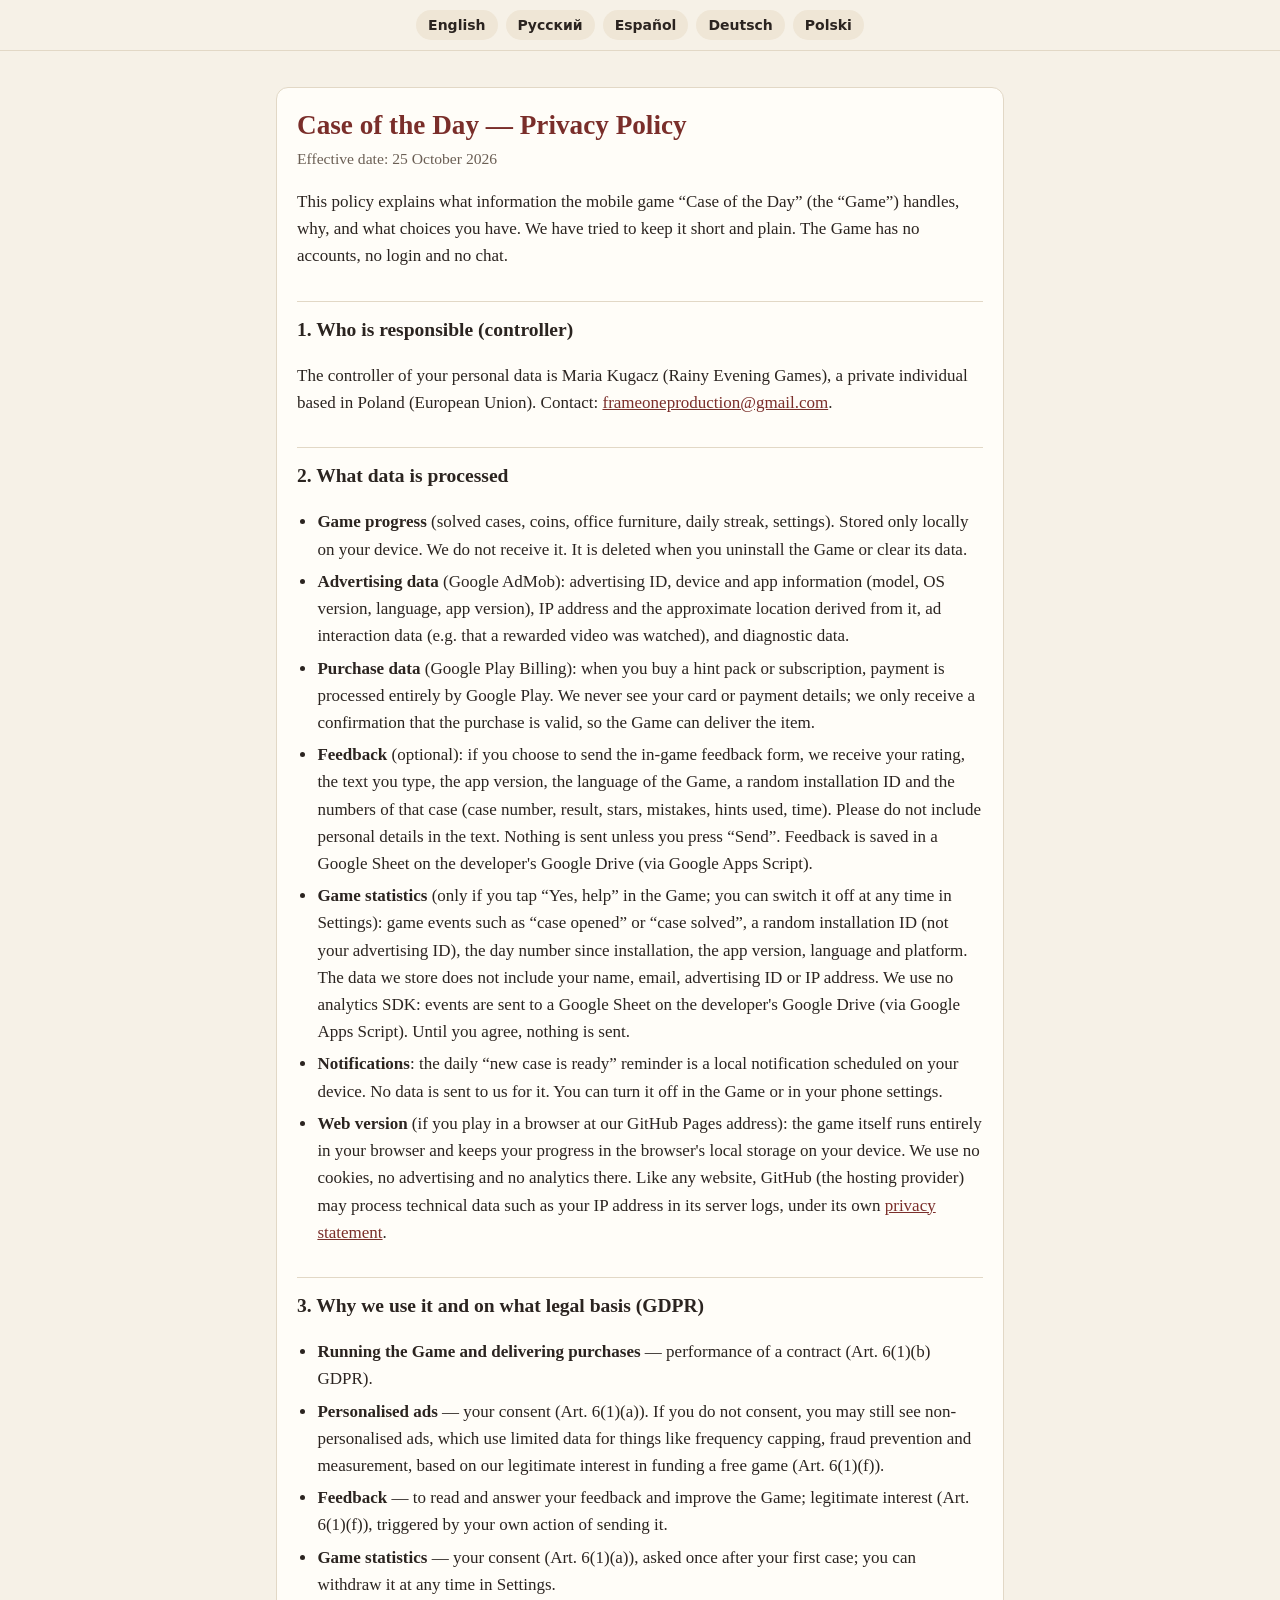
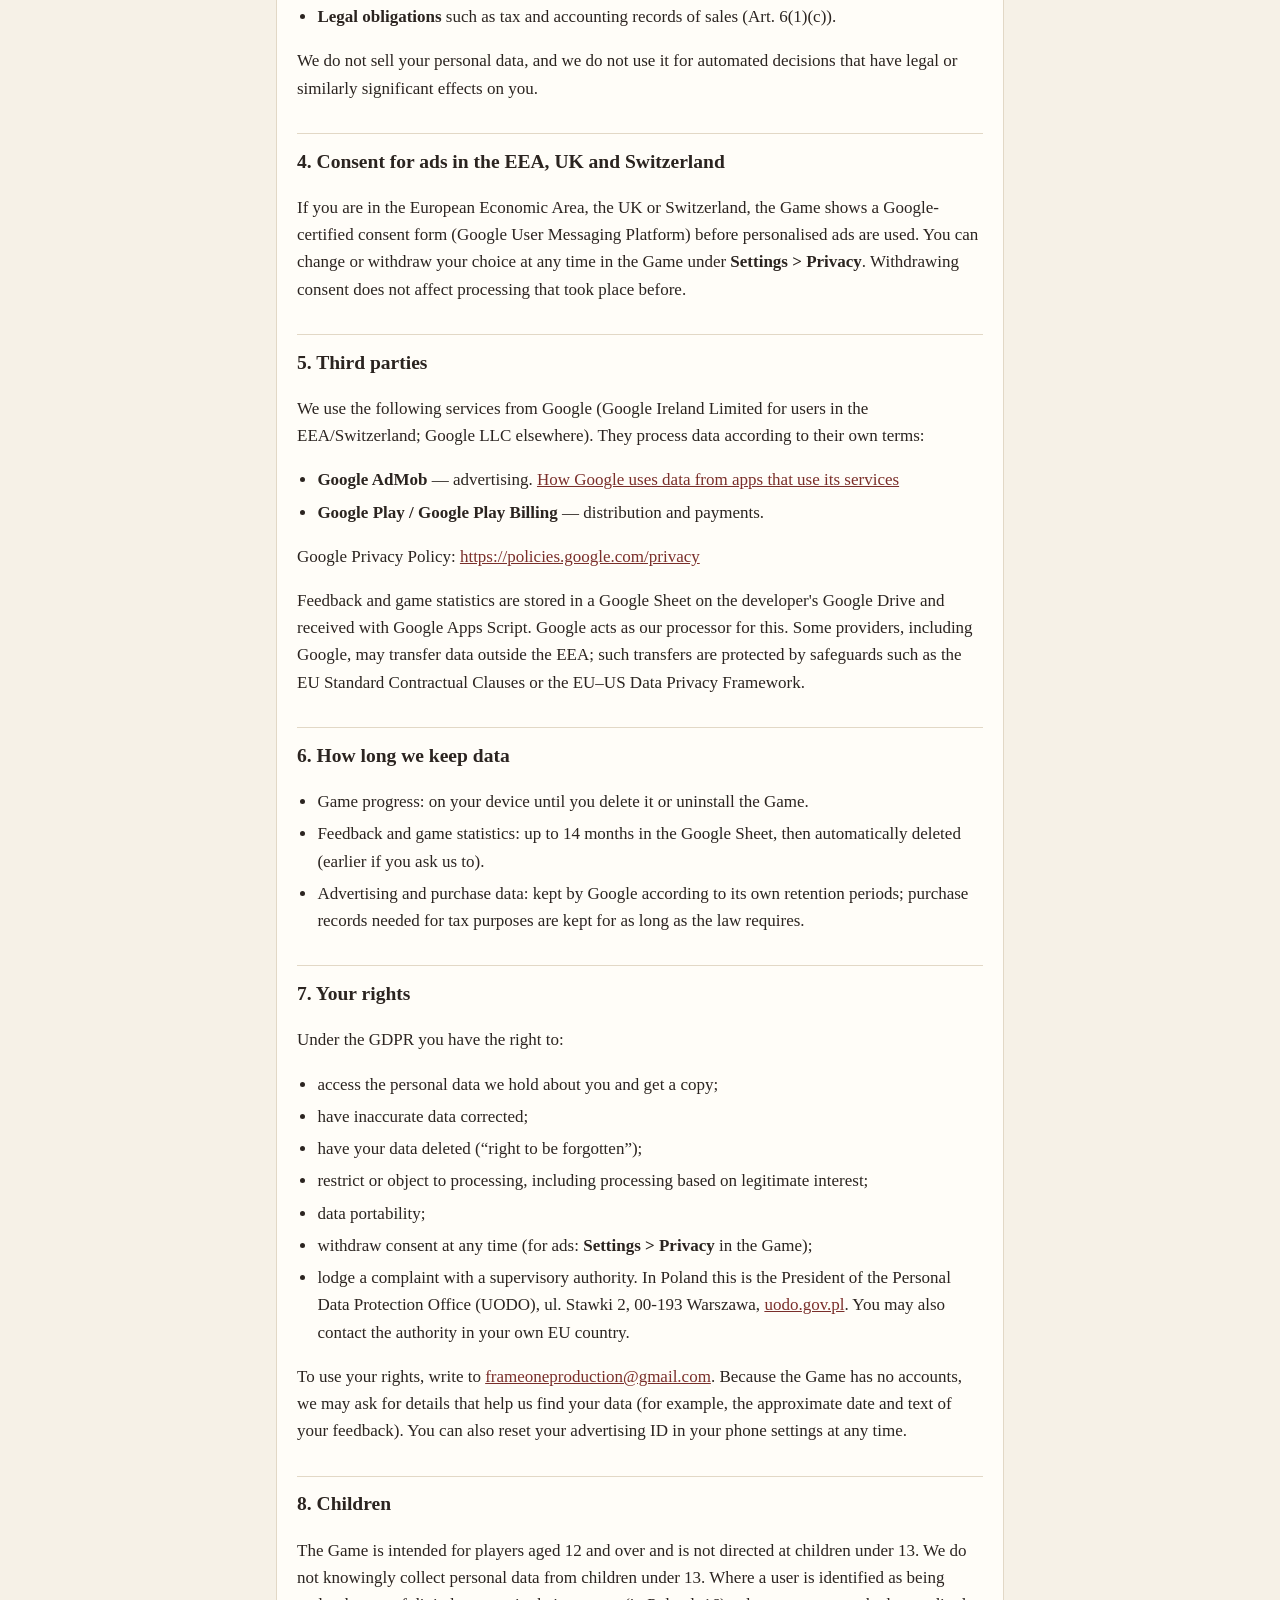
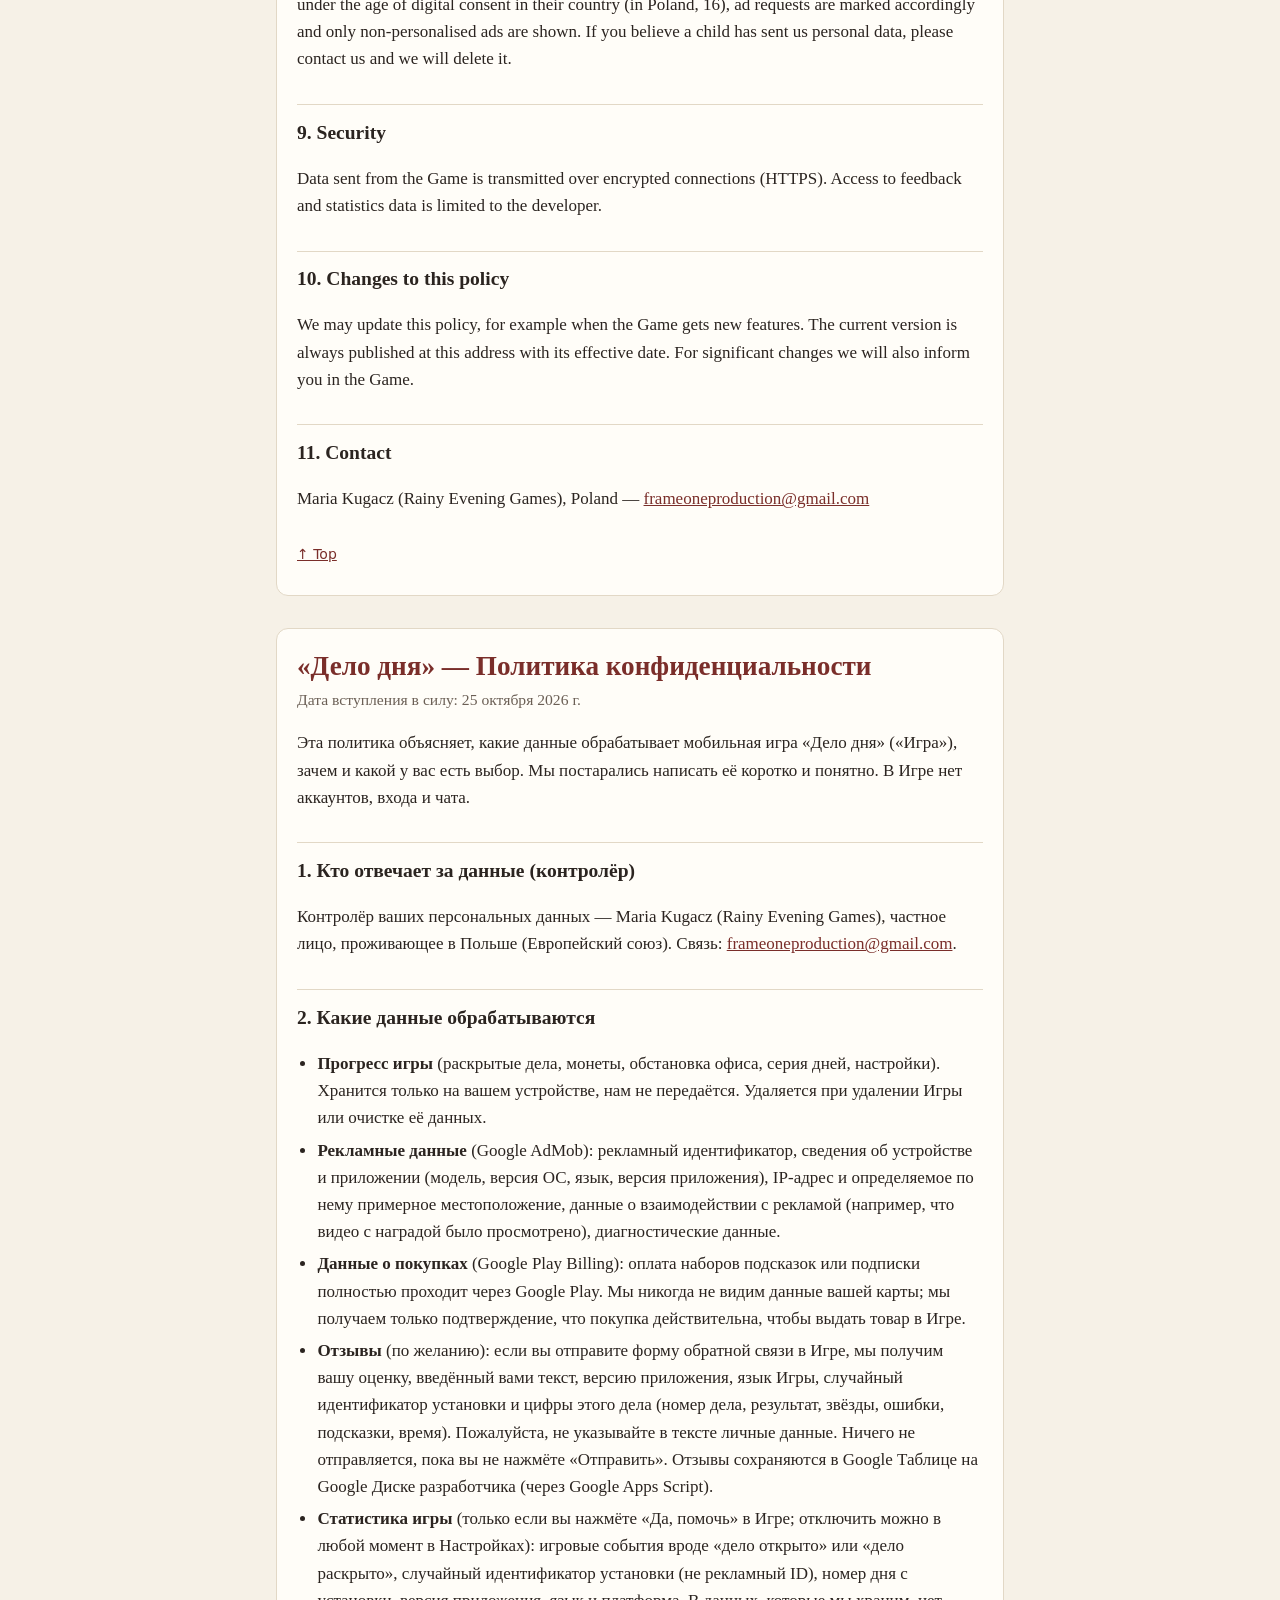
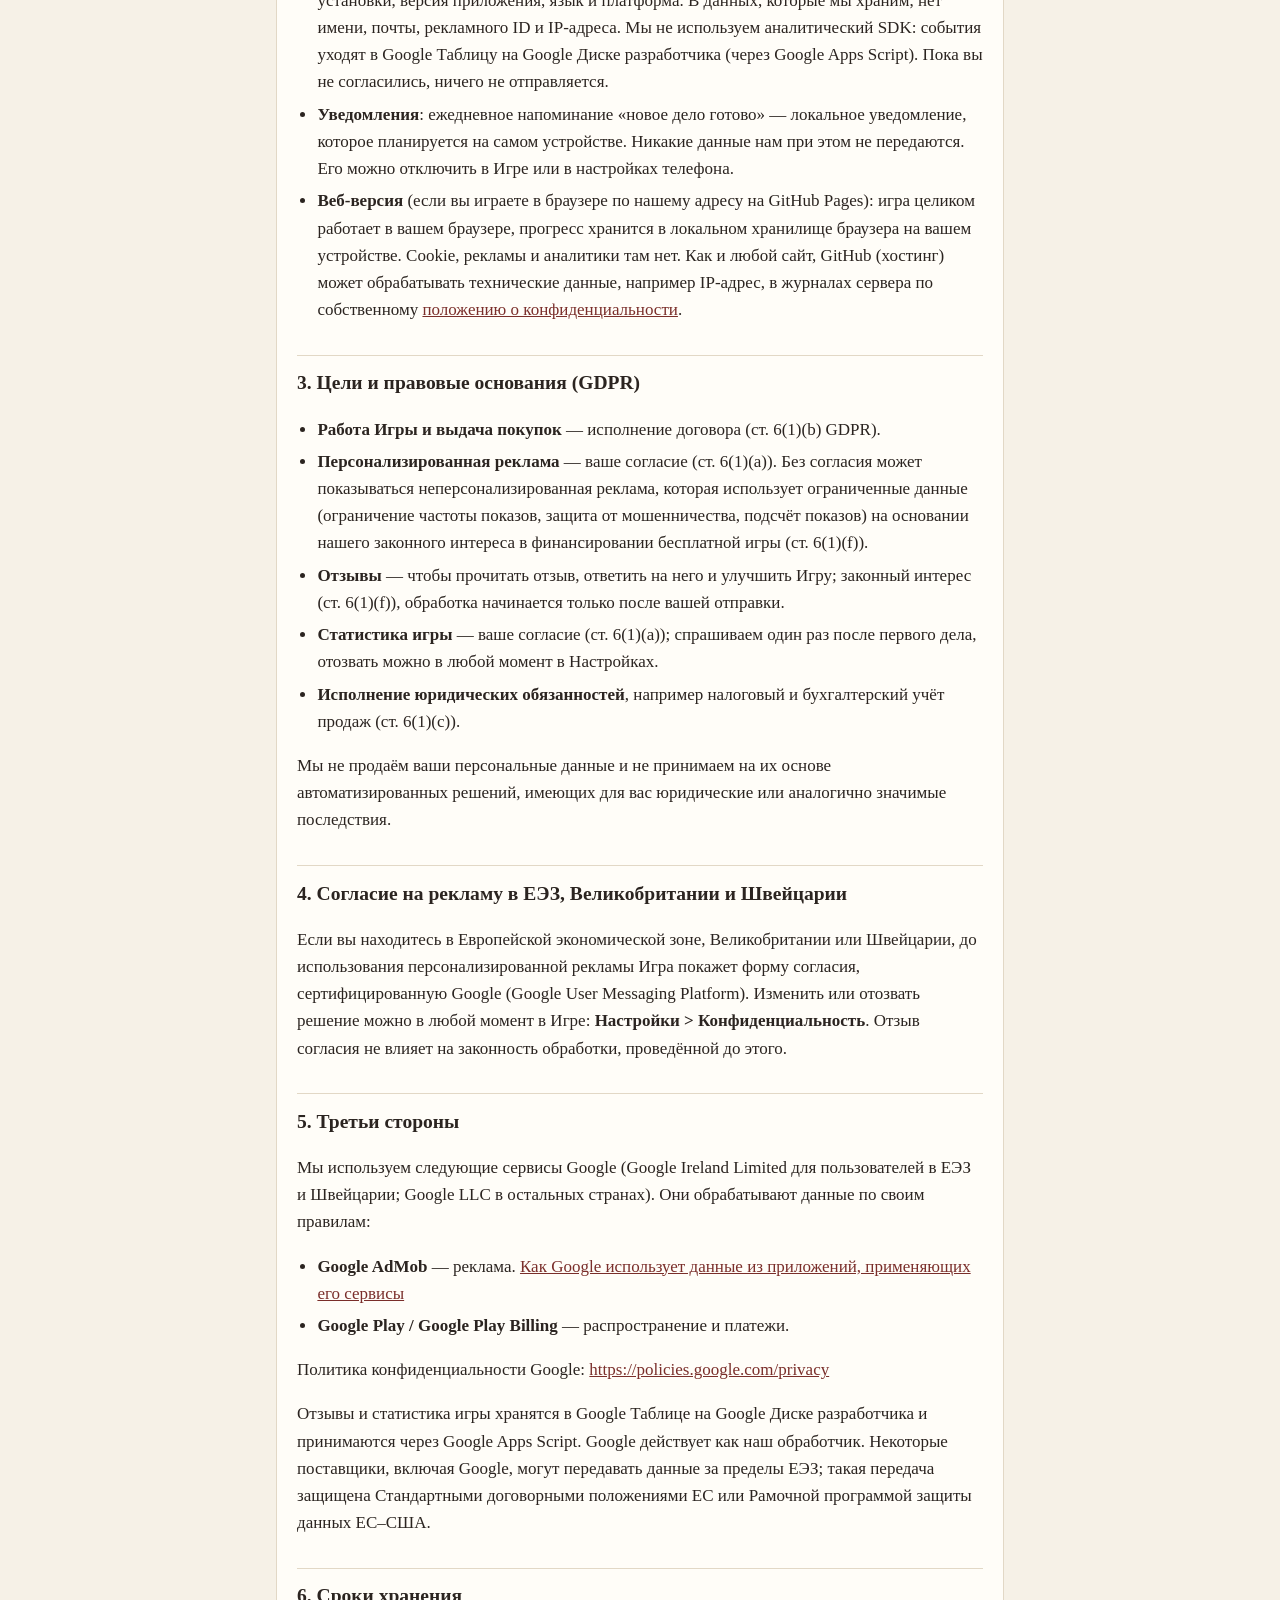
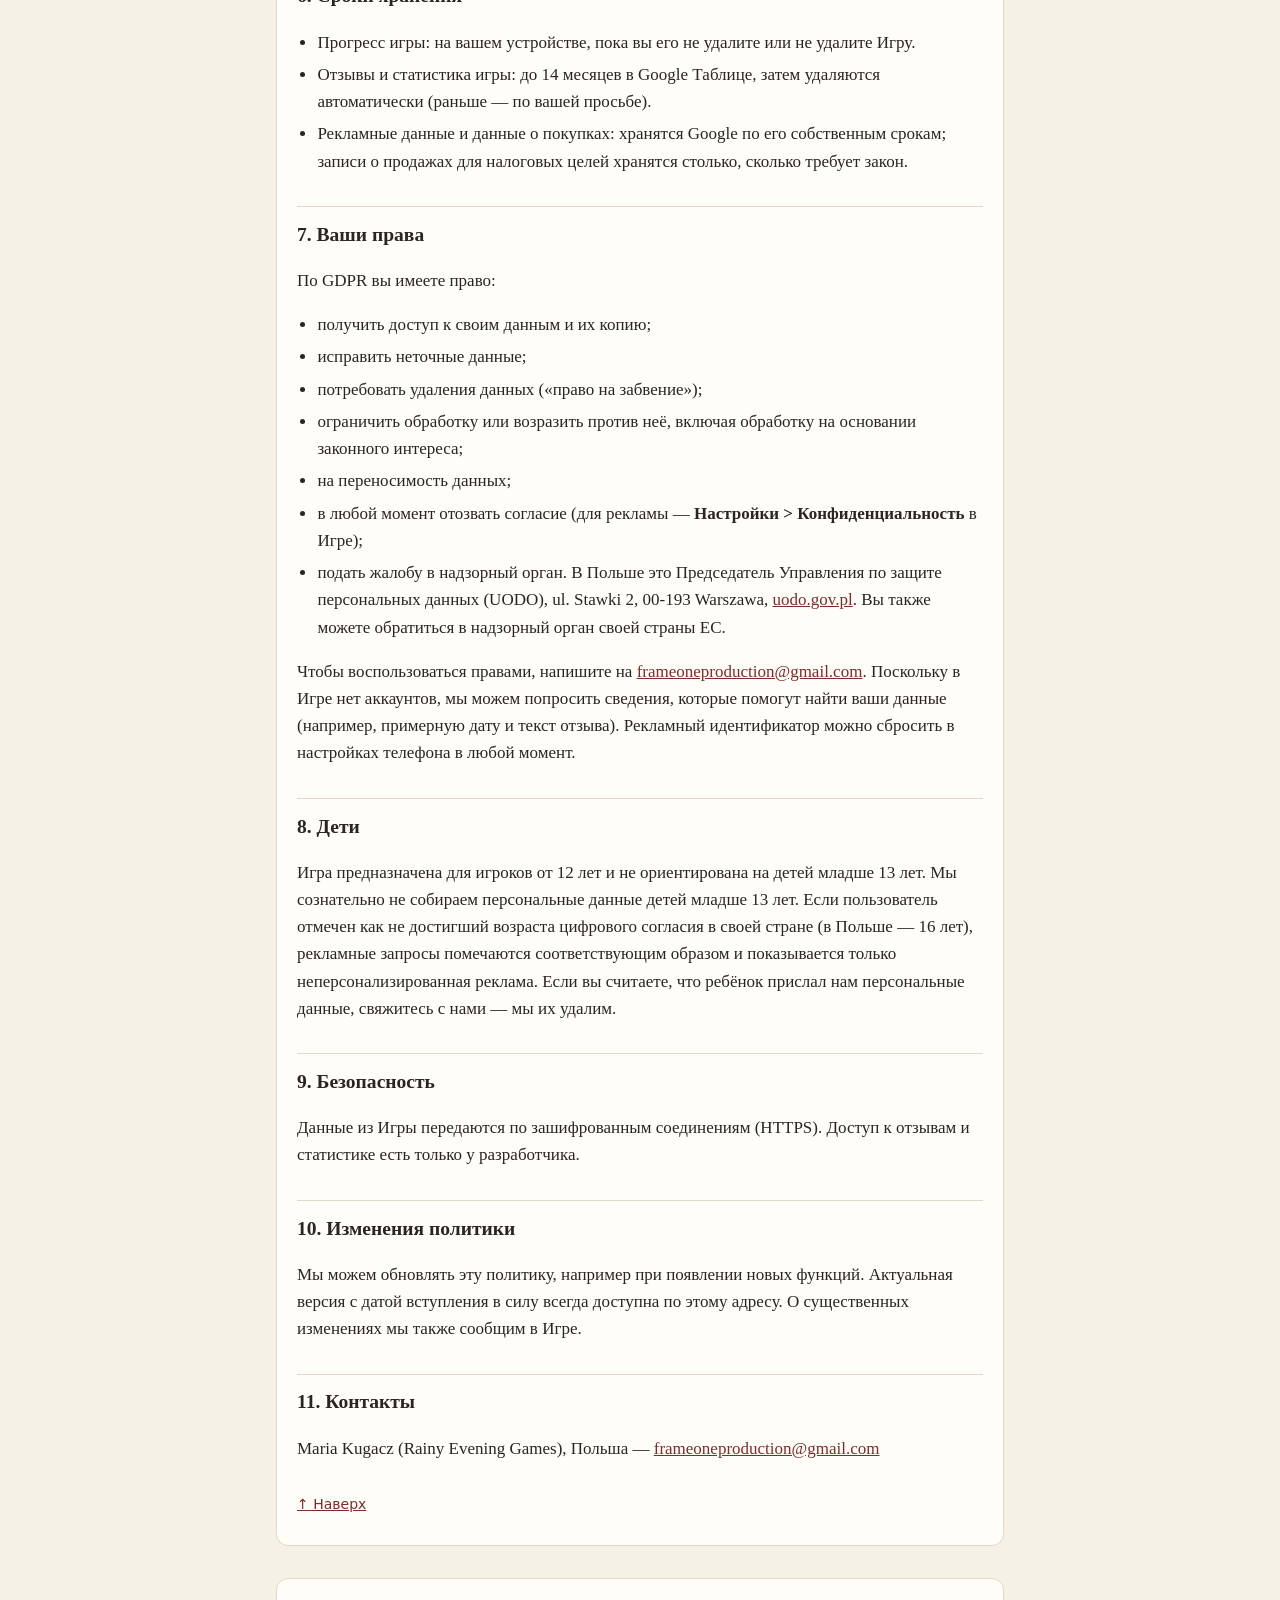
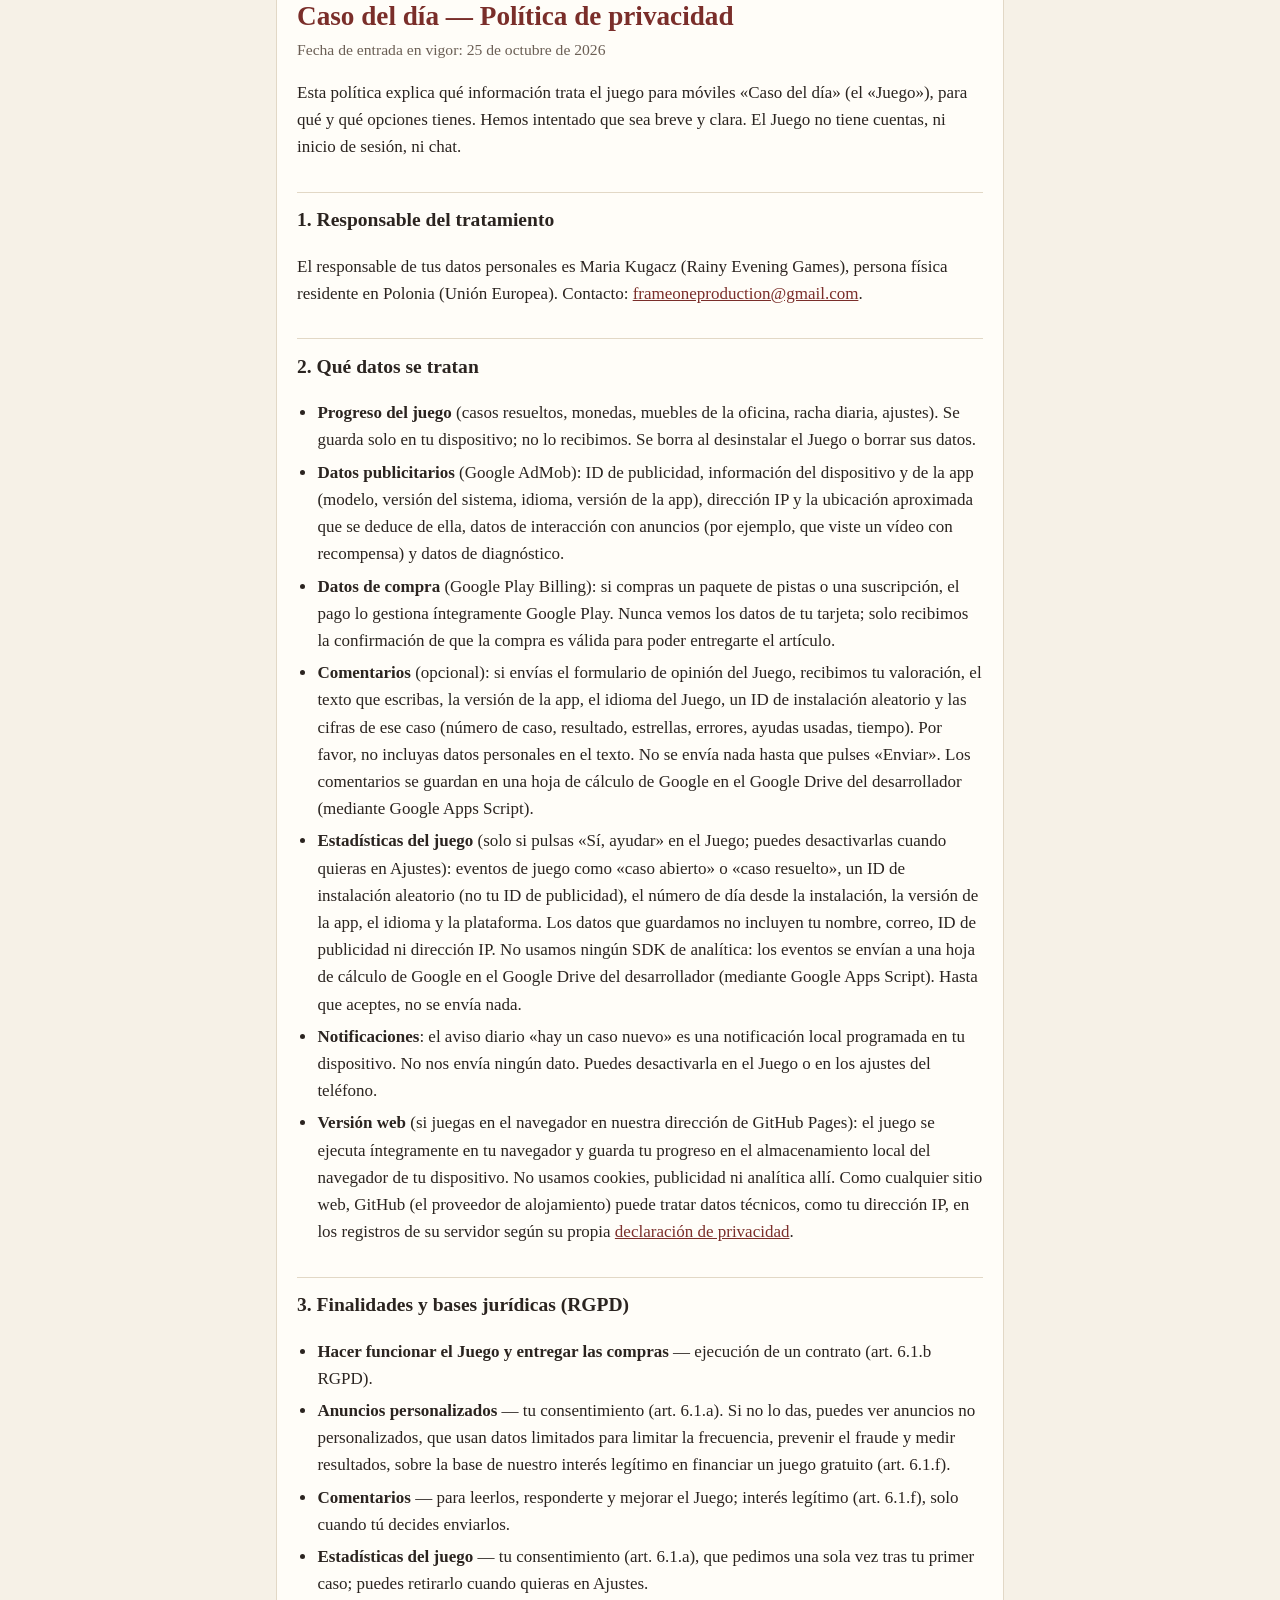
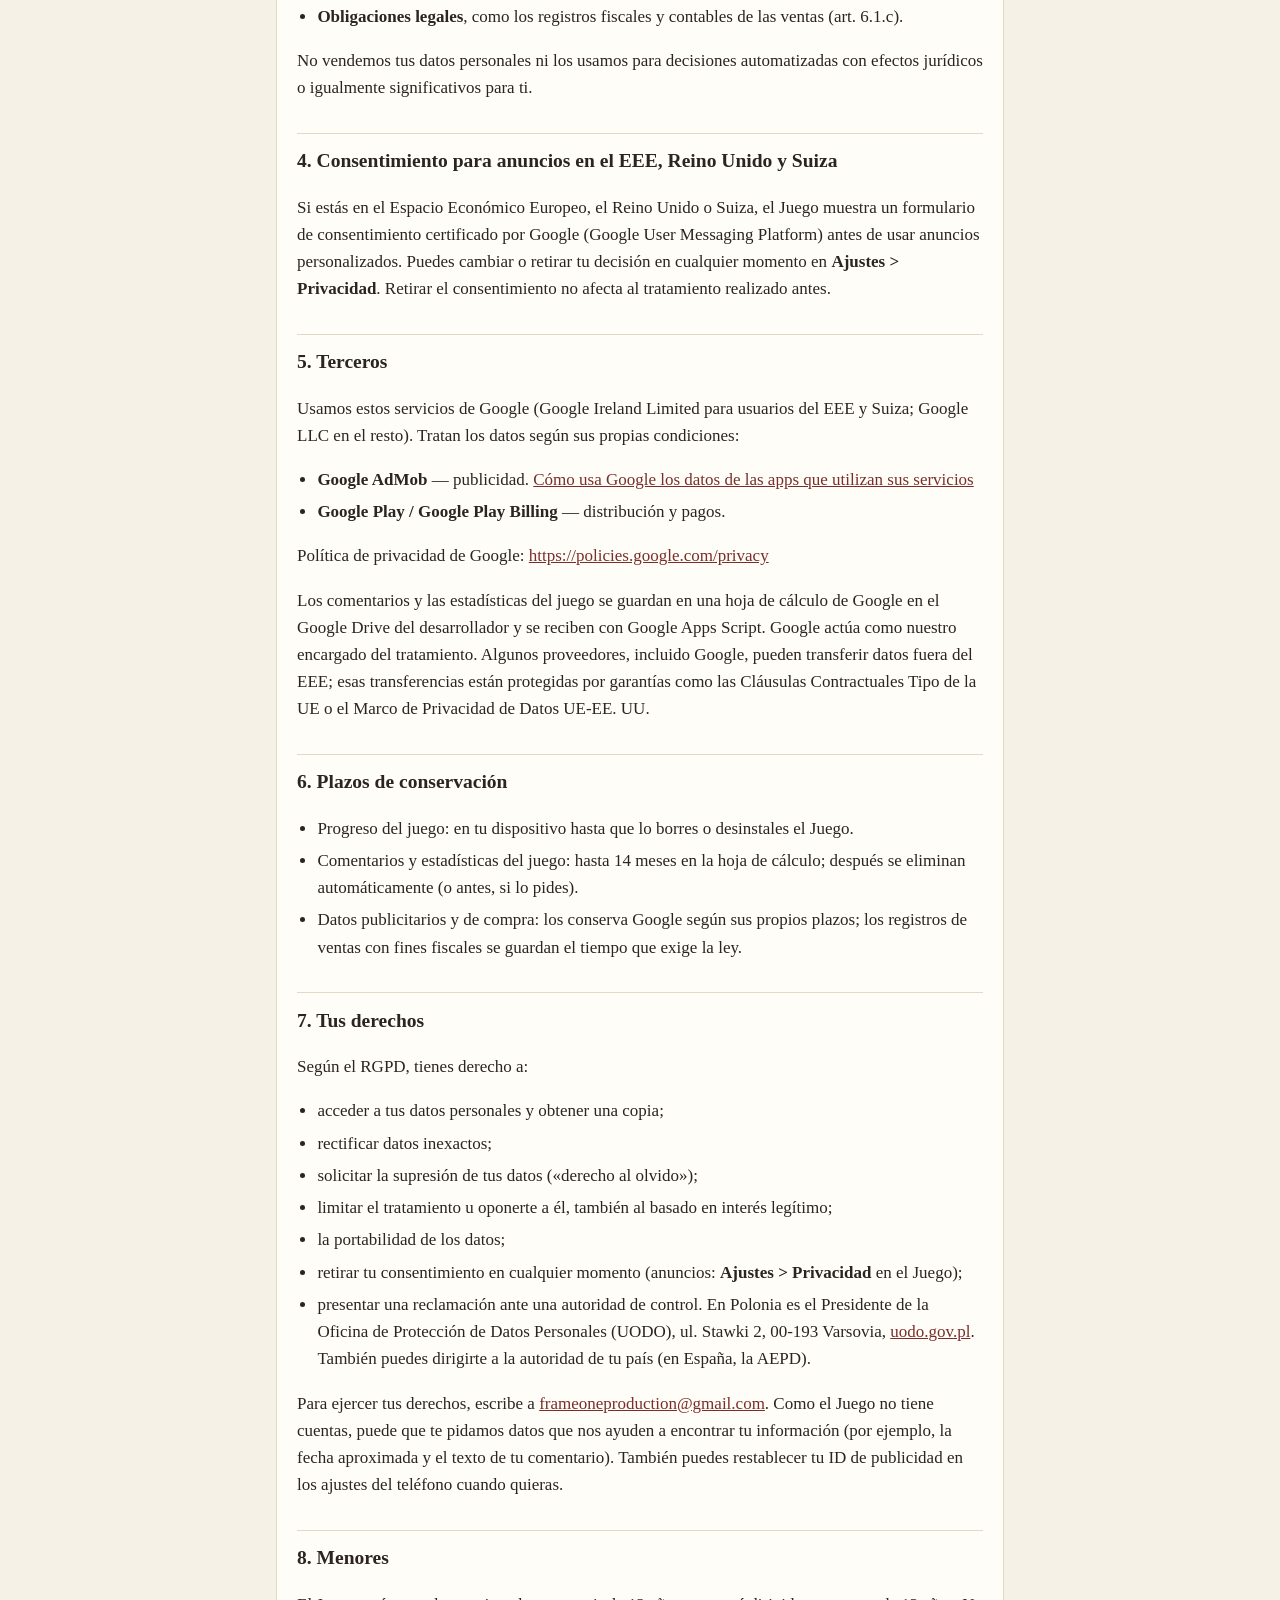
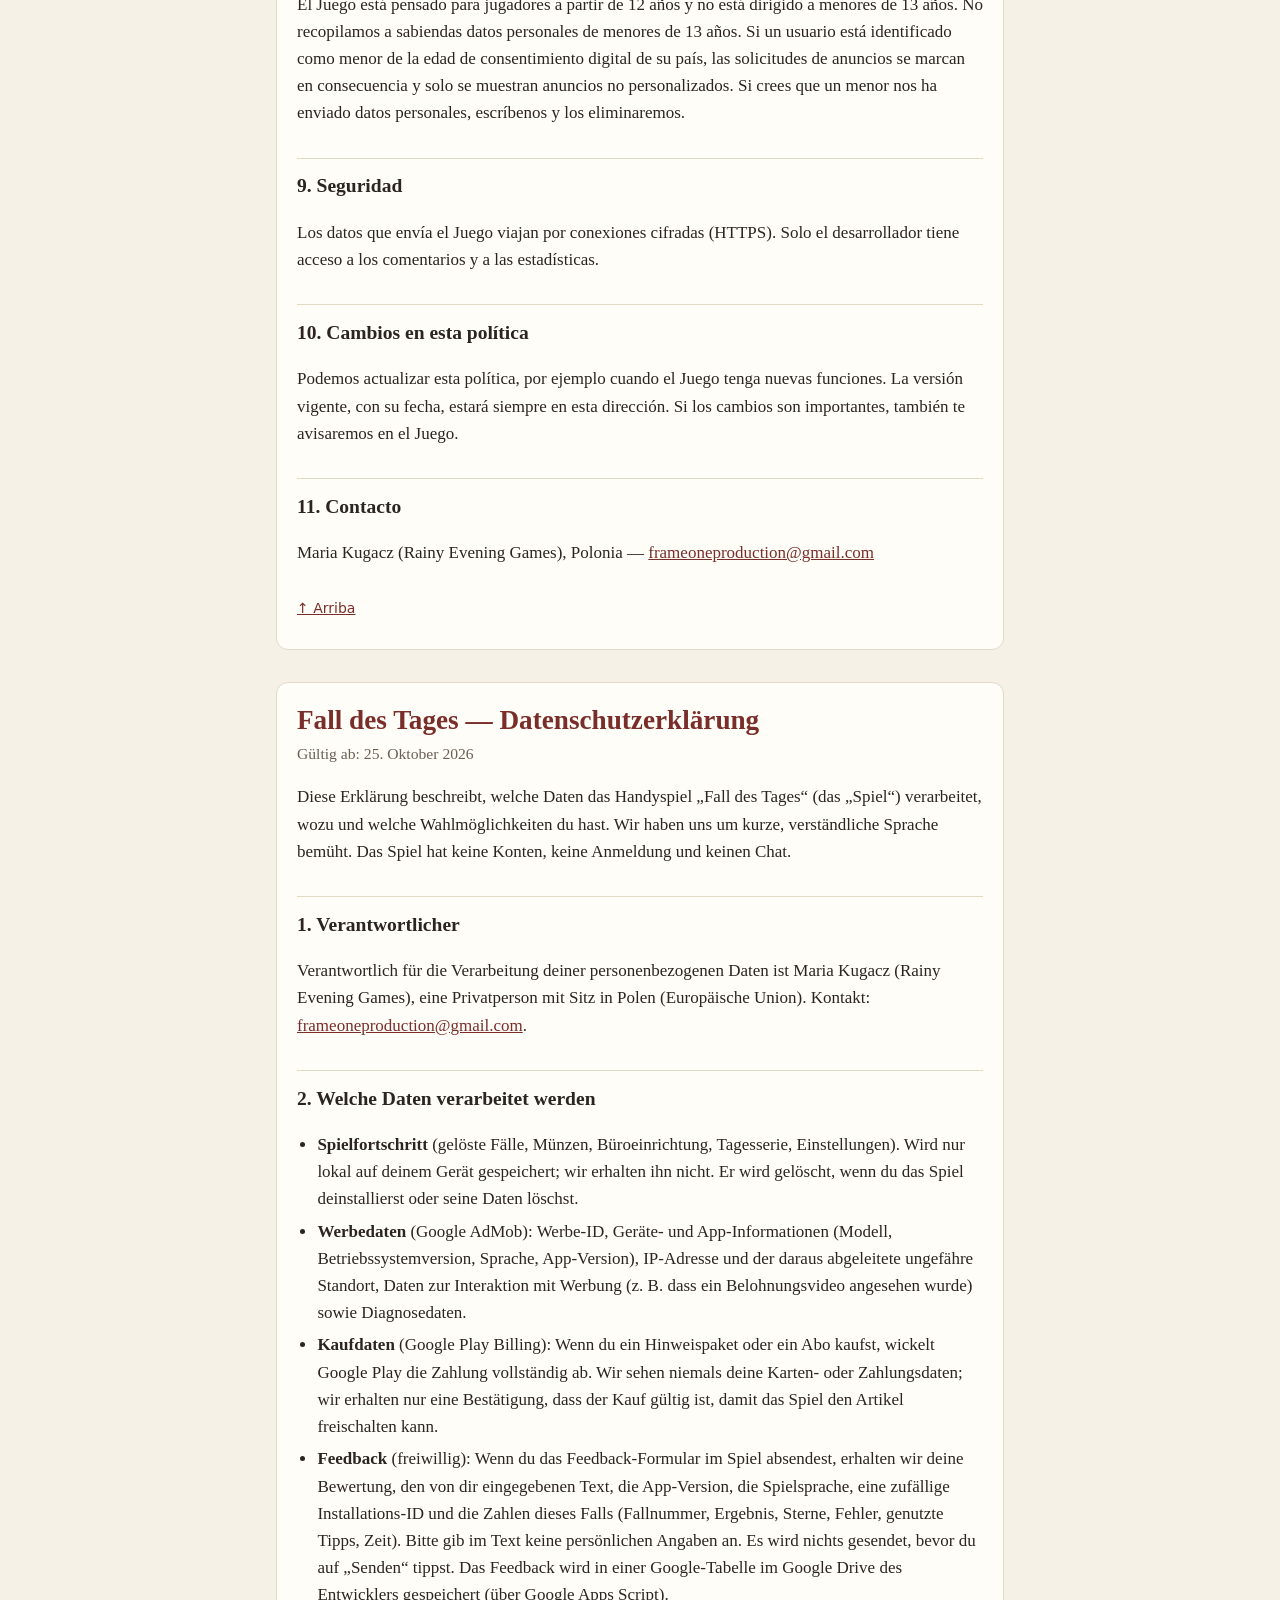
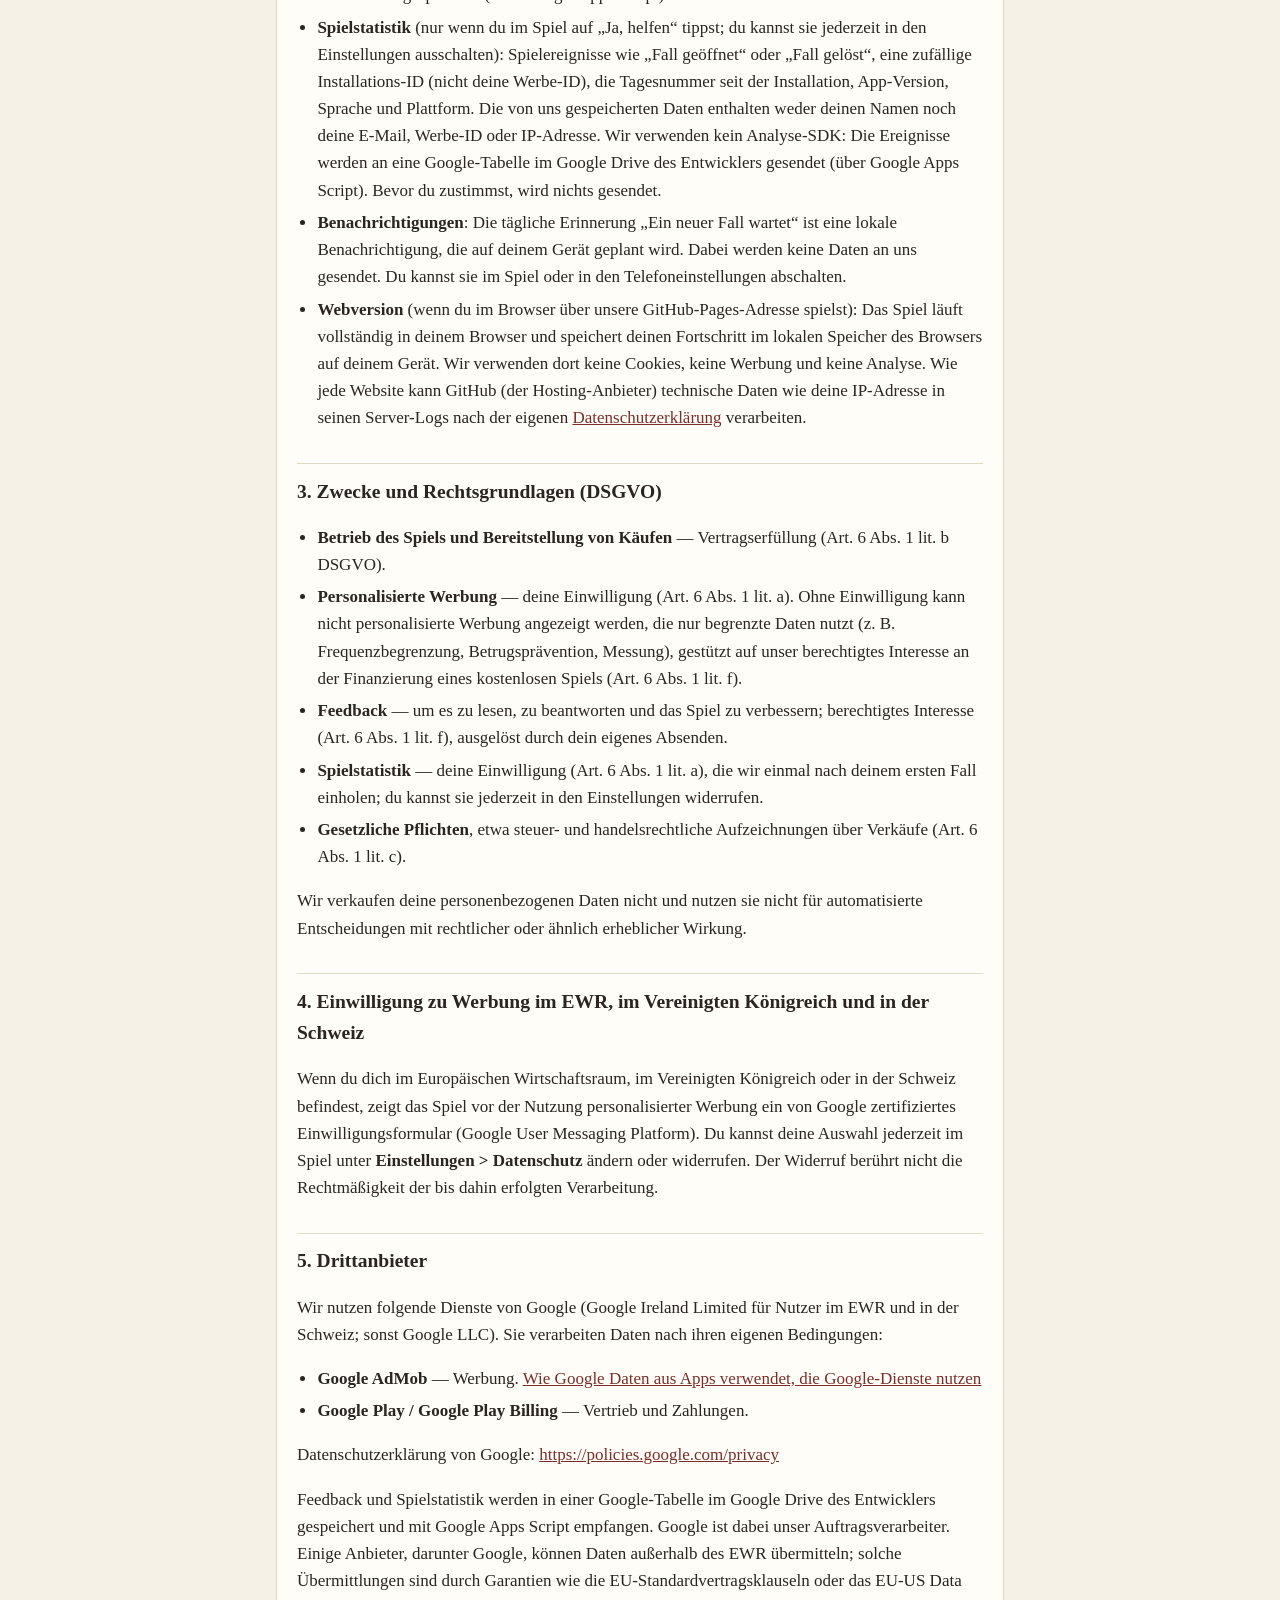
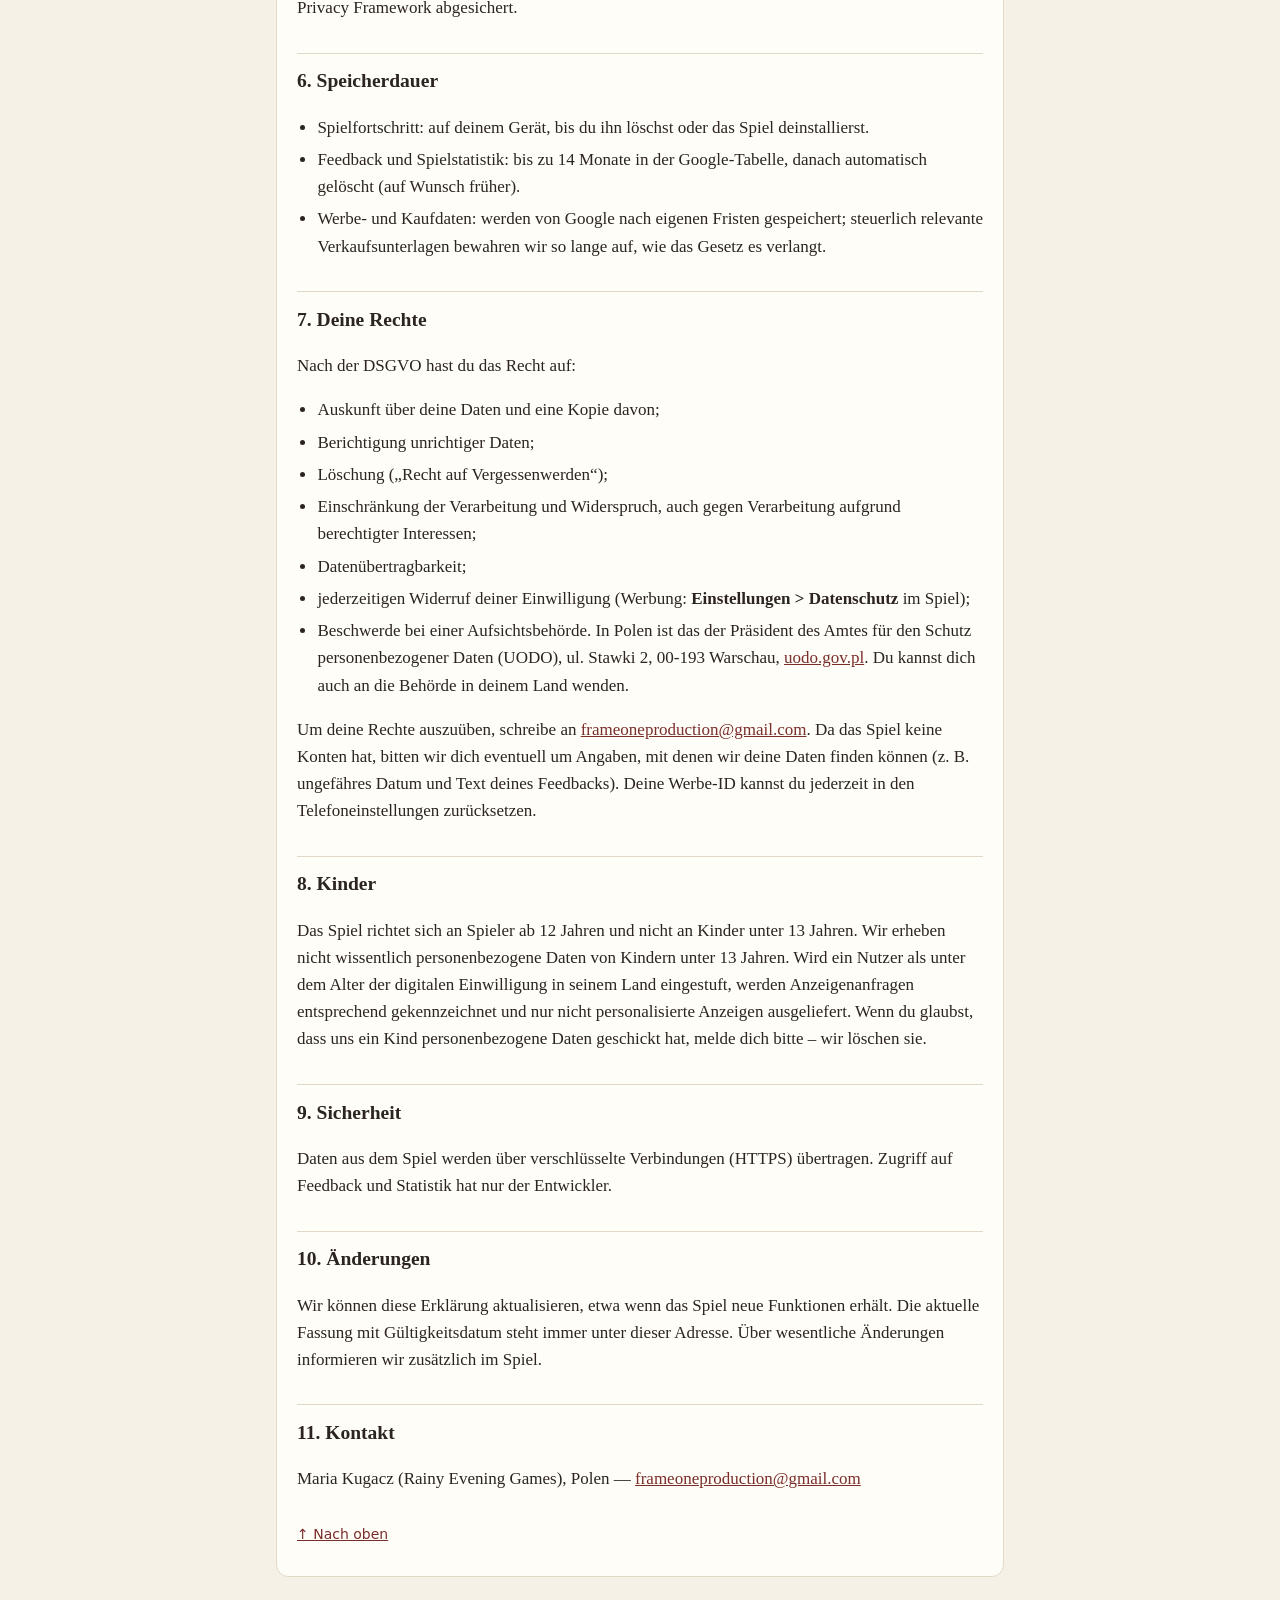
==== commit 90017b55: "Demo: privacy policy, feedback section update Co-Authored-By: Claude Opus 5.5 <noreply@anthropic.com" ====
--- a/privacy-policy.html
+++ b/privacy-policy.html
@@ -65,7 +65,7 @@
   <li><strong>Game progress</strong> (solved cases, coins, office furniture, daily streak, settings). Stored only locally on your device. We do not receive it. It is deleted when you uninstall the Game or clear its data.</li>
   <li><strong>Advertising data</strong> (Google AdMob): advertising ID, device and app information (model, OS version, language, app version), IP address and the approximate location derived from it, ad interaction data (e.g. that a rewarded video was watched), and diagnostic data.</li>
   <li><strong>Purchase data</strong> (Google Play Billing): when you buy a hint pack or subscription, payment is processed entirely by Google Play. We never see your card or payment details; we only receive a confirmation that the purchase is valid, so the Game can deliver the item.</li>
-  <li><strong>Feedback</strong> (optional): if you choose to send the in-game feedback form, we receive your rating, the text you type, the app version, the language of the Game and a random installation ID. Please do not include personal details in the text. Nothing is sent unless you press “Send”. Feedback is saved in a Google Sheet on the developer's Google Drive (via Google Apps Script).</li>
+  <li><strong>Feedback</strong> (optional): if you choose to send the in-game feedback form, we receive your rating, the text you type, the app version, the language of the Game, a random installation ID and the numbers of that case (case number, result, stars, mistakes, hints used, time). Please do not include personal details in the text. Nothing is sent unless you press “Send”. Feedback is saved in a Google Sheet on the developer's Google Drive (via Google Apps Script).</li>
   <li><strong>Game statistics</strong> (only if you tap “Yes, help” in the Game; you can switch it off at any time in Settings): game events such as “case opened” or “case solved”, a random installation ID (not your advertising ID), the day number since installation, the app version, language and platform. The data we store does not include your name, email, advertising ID or IP address. We use no analytics SDK: events are sent to a Google Sheet on the developer's Google Drive (via Google Apps Script). Until you agree, nothing is sent.</li>
   <li><strong>Notifications</strong>: the daily “new case is ready” reminder is a local notification scheduled on your device. No data is sent to us for it. You can turn it off in the Game or in your phone settings.</li>
   <li><strong>Web version</strong> (if you play in a browser at our GitHub Pages address): the game itself runs entirely in your browser and keeps your progress in the browser's local storage on your device. We use no cookies, no advertising and no analytics there. Like any website, GitHub (the hosting provider) may process technical data such as your IP address in its server logs, under its own <a href="https://docs.github.com/en/site-policy/privacy-policies/github-general-privacy-statement">privacy statement</a>.</li>
@@ -142,7 +142,7 @@
   <li><strong>Прогресс игры</strong> (раскрытые дела, монеты, обстановка офиса, серия дней, настройки). Хранится только на вашем устройстве, нам не передаётся. Удаляется при удалении Игры или очистке её данных.</li>
   <li><strong>Рекламные данные</strong> (Google AdMob): рекламный идентификатор, сведения об устройстве и приложении (модель, версия ОС, язык, версия приложения), IP-адрес и определяемое по нему примерное местоположение, данные о взаимодействии с рекламой (например, что видео с наградой было просмотрено), диагностические данные.</li>
   <li><strong>Данные о покупках</strong> (Google Play Billing): оплата наборов подсказок или подписки полностью проходит через Google Play. Мы никогда не видим данные вашей карты; мы получаем только подтверждение, что покупка действительна, чтобы выдать товар в Игре.</li>
-  <li><strong>Отзывы</strong> (по желанию): если вы отправите форму обратной связи в Игре, мы получим вашу оценку, введённый вами текст, версию приложения, язык Игры и случайный идентификатор установки. Пожалуйста, не указывайте в тексте личные данные. Ничего не отправляется, пока вы не нажмёте «Отправить». Отзывы сохраняются в Google Таблице на Google Диске разработчика (через Google Apps Script).</li>
+  <li><strong>Отзывы</strong> (по желанию): если вы отправите форму обратной связи в Игре, мы получим вашу оценку, введённый вами текст, версию приложения, язык Игры, случайный идентификатор установки и цифры этого дела (номер дела, результат, звёзды, ошибки, подсказки, время). Пожалуйста, не указывайте в тексте личные данные. Ничего не отправляется, пока вы не нажмёте «Отправить». Отзывы сохраняются в Google Таблице на Google Диске разработчика (через Google Apps Script).</li>
   <li><strong>Статистика игры</strong> (только если вы нажмёте «Да, помочь» в Игре; отключить можно в любой момент в Настройках): игровые события вроде «дело открыто» или «дело раскрыто», случайный идентификатор установки (не рекламный ID), номер дня с установки, версия приложения, язык и платформа. В данных, которые мы храним, нет имени, почты, рекламного ID и IP-адреса. Мы не используем аналитический SDK: события уходят в Google Таблицу на Google Диске разработчика (через Google Apps Script). Пока вы не согласились, ничего не отправляется.</li>
   <li><strong>Уведомления</strong>: ежедневное напоминание «новое дело готово» — локальное уведомление, которое планируется на самом устройстве. Никакие данные нам при этом не передаются. Его можно отключить в Игре или в настройках телефона.</li>
   <li><strong>Веб-версия</strong> (если вы играете в браузере по нашему адресу на GitHub Pages): игра целиком работает в вашем браузере, прогресс хранится в локальном хранилище браузера на вашем устройстве. Cookie, рекламы и аналитики там нет. Как и любой сайт, GitHub (хостинг) может обрабатывать технические данные, например IP-адрес, в журналах сервера по собственному <a href="https://docs.github.com/en/site-policy/privacy-policies/github-general-privacy-statement">положению о конфиденциальности</a>.</li>
@@ -219,7 +219,7 @@
   <li><strong>Progreso del juego</strong> (casos resueltos, monedas, muebles de la oficina, racha diaria, ajustes). Se guarda solo en tu dispositivo; no lo recibimos. Se borra al desinstalar el Juego o borrar sus datos.</li>
   <li><strong>Datos publicitarios</strong> (Google AdMob): ID de publicidad, información del dispositivo y de la app (modelo, versión del sistema, idioma, versión de la app), dirección IP y la ubicación aproximada que se deduce de ella, datos de interacción con anuncios (por ejemplo, que viste un vídeo con recompensa) y datos de diagnóstico.</li>
   <li><strong>Datos de compra</strong> (Google Play Billing): si compras un paquete de pistas o una suscripción, el pago lo gestiona íntegramente Google Play. Nunca vemos los datos de tu tarjeta; solo recibimos la confirmación de que la compra es válida para poder entregarte el artículo.</li>
-  <li><strong>Comentarios</strong> (opcional): si envías el formulario de opinión del Juego, recibimos tu valoración, el texto que escribas, la versión de la app, el idioma del Juego y un ID de instalación aleatorio. Por favor, no incluyas datos personales en el texto. No se envía nada hasta que pulses «Enviar». Los comentarios se guardan en una hoja de cálculo de Google en el Google Drive del desarrollador (mediante Google Apps Script).</li>
+  <li><strong>Comentarios</strong> (opcional): si envías el formulario de opinión del Juego, recibimos tu valoración, el texto que escribas, la versión de la app, el idioma del Juego, un ID de instalación aleatorio y las cifras de ese caso (número de caso, resultado, estrellas, errores, ayudas usadas, tiempo). Por favor, no incluyas datos personales en el texto. No se envía nada hasta que pulses «Enviar». Los comentarios se guardan en una hoja de cálculo de Google en el Google Drive del desarrollador (mediante Google Apps Script).</li>
   <li><strong>Estadísticas del juego</strong> (solo si pulsas «Sí, ayudar» en el Juego; puedes desactivarlas cuando quieras en Ajustes): eventos de juego como «caso abierto» o «caso resuelto», un ID de instalación aleatorio (no tu ID de publicidad), el número de día desde la instalación, la versión de la app, el idioma y la plataforma. Los datos que guardamos no incluyen tu nombre, correo, ID de publicidad ni dirección IP. No usamos ningún SDK de analítica: los eventos se envían a una hoja de cálculo de Google en el Google Drive del desarrollador (mediante Google Apps Script). Hasta que aceptes, no se envía nada.</li>
   <li><strong>Notificaciones</strong>: el aviso diario «hay un caso nuevo» es una notificación local programada en tu dispositivo. No nos envía ningún dato. Puedes desactivarla en el Juego o en los ajustes del teléfono.</li>
   <li><strong>Versión web</strong> (si juegas en el navegador en nuestra dirección de GitHub Pages): el juego se ejecuta íntegramente en tu navegador y guarda tu progreso en el almacenamiento local del navegador de tu dispositivo. No usamos cookies, publicidad ni analítica allí. Como cualquier sitio web, GitHub (el proveedor de alojamiento) puede tratar datos técnicos, como tu dirección IP, en los registros de su servidor según su propia <a href="https://docs.github.com/en/site-policy/privacy-policies/github-general-privacy-statement">declaración de privacidad</a>.</li>
@@ -296,7 +296,7 @@
   <li><strong>Spielfortschritt</strong> (gelöste Fälle, Münzen, Büroeinrichtung, Tagesserie, Einstellungen). Wird nur lokal auf deinem Gerät gespeichert; wir erhalten ihn nicht. Er wird gelöscht, wenn du das Spiel deinstallierst oder seine Daten löschst.</li>
   <li><strong>Werbedaten</strong> (Google AdMob): Werbe-ID, Geräte- und App-Informationen (Modell, Betriebssystemversion, Sprache, App-Version), IP-Adresse und der daraus abgeleitete ungefähre Standort, Daten zur Interaktion mit Werbung (z. B. dass ein Belohnungsvideo angesehen wurde) sowie Diagnosedaten.</li>
   <li><strong>Kaufdaten</strong> (Google Play Billing): Wenn du ein Hinweispaket oder ein Abo kaufst, wickelt Google Play die Zahlung vollständig ab. Wir sehen niemals deine Karten- oder Zahlungsdaten; wir erhalten nur eine Bestätigung, dass der Kauf gültig ist, damit das Spiel den Artikel freischalten kann.</li>
-  <li><strong>Feedback</strong> (freiwillig): Wenn du das Feedback-Formular im Spiel absendest, erhalten wir deine Bewertung, den von dir eingegebenen Text, die App-Version, die Spielsprache und eine zufällige Installations-ID. Bitte gib im Text keine persönlichen Angaben an. Es wird nichts gesendet, bevor du auf „Senden“ tippst. Das Feedback wird in einer Google-Tabelle im Google Drive des Entwicklers gespeichert (über Google Apps Script).</li>
+  <li><strong>Feedback</strong> (freiwillig): Wenn du das Feedback-Formular im Spiel absendest, erhalten wir deine Bewertung, den von dir eingegebenen Text, die App-Version, die Spielsprache, eine zufällige Installations-ID und die Zahlen dieses Falls (Fallnummer, Ergebnis, Sterne, Fehler, genutzte Tipps, Zeit). Bitte gib im Text keine persönlichen Angaben an. Es wird nichts gesendet, bevor du auf „Senden“ tippst. Das Feedback wird in einer Google-Tabelle im Google Drive des Entwicklers gespeichert (über Google Apps Script).</li>
   <li><strong>Spielstatistik</strong> (nur wenn du im Spiel auf „Ja, helfen“ tippst; du kannst sie jederzeit in den Einstellungen ausschalten): Spielereignisse wie „Fall geöffnet“ oder „Fall gelöst“, eine zufällige Installations-ID (nicht deine Werbe-ID), die Tagesnummer seit der Installation, App-Version, Sprache und Plattform. Die von uns gespeicherten Daten enthalten weder deinen Namen noch deine E-Mail, Werbe-ID oder IP-Adresse. Wir verwenden kein Analyse-SDK: Die Ereignisse werden an eine Google-Tabelle im Google Drive des Entwicklers gesendet (über Google Apps Script). Bevor du zustimmst, wird nichts gesendet.</li>
   <li><strong>Benachrichtigungen</strong>: Die tägliche Erinnerung „Ein neuer Fall wartet“ ist eine lokale Benachrichtigung, die auf deinem Gerät geplant wird. Dabei werden keine Daten an uns gesendet. Du kannst sie im Spiel oder in den Telefoneinstellungen abschalten.</li>
   <li><strong>Webversion</strong> (wenn du im Browser über unsere GitHub-Pages-Adresse spielst): Das Spiel läuft vollständig in deinem Browser und speichert deinen Fortschritt im lokalen Speicher des Browsers auf deinem Gerät. Wir verwenden dort keine Cookies, keine Werbung und keine Analyse. Wie jede Website kann GitHub (der Hosting-Anbieter) technische Daten wie deine IP-Adresse in seinen Server-Logs nach der eigenen <a href="https://docs.github.com/en/site-policy/privacy-policies/github-general-privacy-statement">Datenschutzerklärung</a> verarbeiten.</li>
@@ -373,7 +373,7 @@
   <li><strong>Postępy w grze</strong> (rozwiązane sprawy, monety, wyposażenie biura, seria dni, ustawienia). Przechowywane wyłącznie na Twoim urządzeniu; nie otrzymujemy ich. Są usuwane po odinstalowaniu Gry lub wyczyszczeniu jej danych.</li>
   <li><strong>Dane reklamowe</strong> (Google AdMob): identyfikator reklamowy, informacje o urządzeniu i aplikacji (model, wersja systemu, język, wersja aplikacji), adres IP i ustalana na jego podstawie przybliżona lokalizacja, dane o interakcjach z reklamami (np. obejrzenie filmu z nagrodą) oraz dane diagnostyczne.</li>
   <li><strong>Dane zakupów</strong> (Google Play Billing): płatność za pakiet podpowiedzi lub subskrypcję w całości obsługuje Google Play. Nigdy nie widzimy danych Twojej karty; otrzymujemy tylko potwierdzenie, że zakup jest ważny, aby Gra mogła przyznać przedmiot.</li>
-  <li><strong>Opinie</strong> (dobrowolne): jeśli wyślesz formularz opinii w Grze, otrzymamy Twoją ocenę, wpisany przez Ciebie tekst, wersję aplikacji, język Gry i losowy identyfikator instalacji. Prosimy nie podawać w tekście danych osobowych. Nic nie zostanie wysłane, dopóki nie naciśniesz „Wyślij”. Opinie są zapisywane w arkuszu Google na Dysku Google twórcy (przez Google Apps Script).</li>
+  <li><strong>Opinie</strong> (dobrowolne): jeśli wyślesz formularz opinii w Grze, otrzymamy Twoją ocenę, wpisany przez Ciebie tekst, wersję aplikacji, język Gry, losowy identyfikator instalacji oraz liczby z tej sprawy (numer sprawy, wynik, gwiazdki, błędy, użyte podpowiedzi, czas). Prosimy nie podawać w tekście danych osobowych. Nic nie zostanie wysłane, dopóki nie naciśniesz „Wyślij”. Opinie są zapisywane w arkuszu Google na Dysku Google twórcy (przez Google Apps Script).</li>
   <li><strong>Statystyki gry</strong> (tylko jeśli w Grze wybierzesz „Tak, pomogę”; możesz je wyłączyć w dowolnym momencie w Ustawieniach): zdarzenia w grze, np. „otwarto sprawę” lub „rozwiązano sprawę”, losowy identyfikator instalacji (nie Twój identyfikator reklamowy), numer dnia od instalacji, wersja aplikacji, język i platforma. Dane, które przechowujemy, nie zawierają Twojego imienia, e-maila, identyfikatora reklamowego ani adresu IP. Nie używamy SDK analitycznego: zdarzenia trafiają do arkusza Google na Dysku Google twórcy (przez Google Apps Script). Dopóki się nie zgodzisz, nic nie jest wysyłane.</li>
   <li><strong>Powiadomienia</strong>: codzienne przypomnienie „nowa sprawa czeka” to powiadomienie lokalne planowane na Twoim urządzeniu. Nie przesyła nam żadnych danych. Możesz je wyłączyć w Grze lub w ustawieniach telefonu.</li>
   <li><strong>Wersja przeglądarkowa</strong> (jeśli grasz w przeglądarce pod naszym adresem GitHub Pages): gra działa w całości w Twojej przeglądarce, a postęp jest zapisywany w pamięci lokalnej przeglądarki na Twoim urządzeniu. Nie używamy tam plików cookie, reklam ani analityki. Jak każda strona, GitHub (dostawca hostingu) może przetwarzać dane techniczne, np. adres IP, w logach serwera zgodnie z własną <a href="https://docs.github.com/en/site-policy/privacy-policies/github-general-privacy-statement">polityką prywatności</a>.</li>
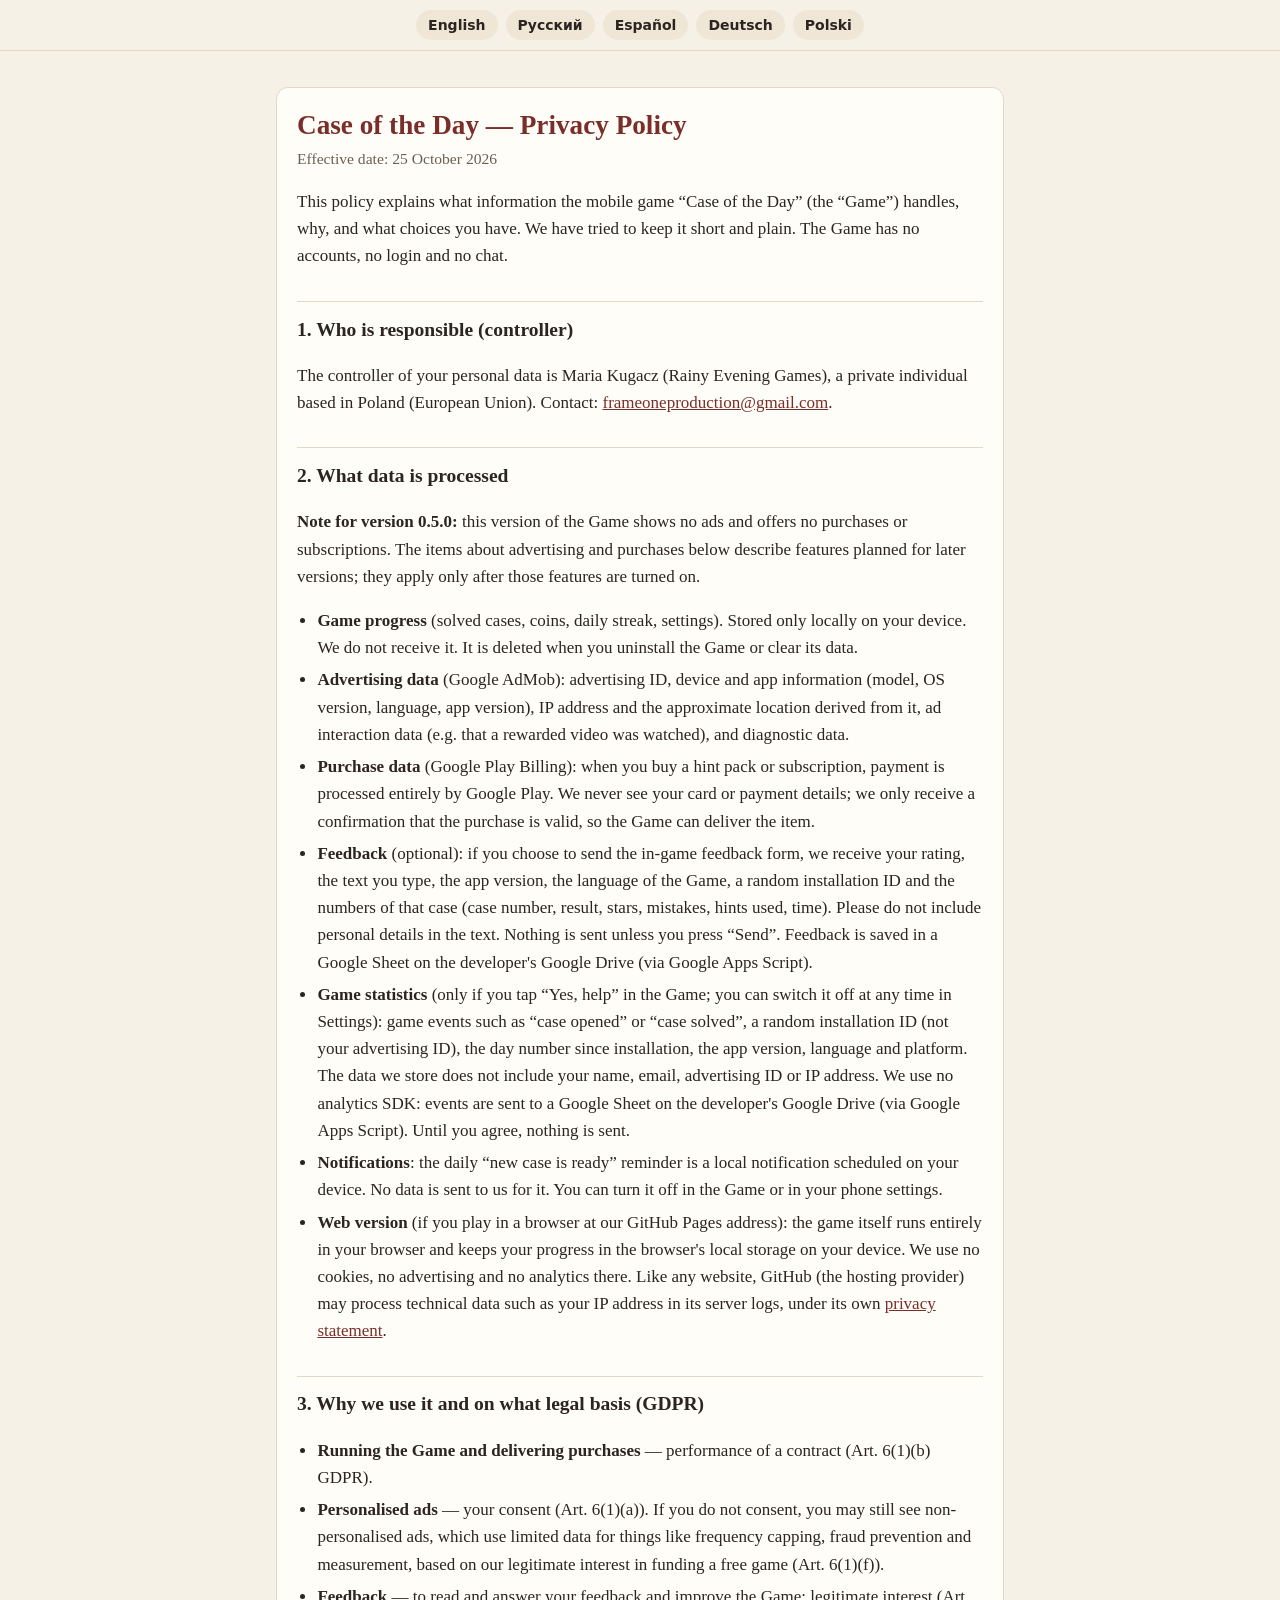
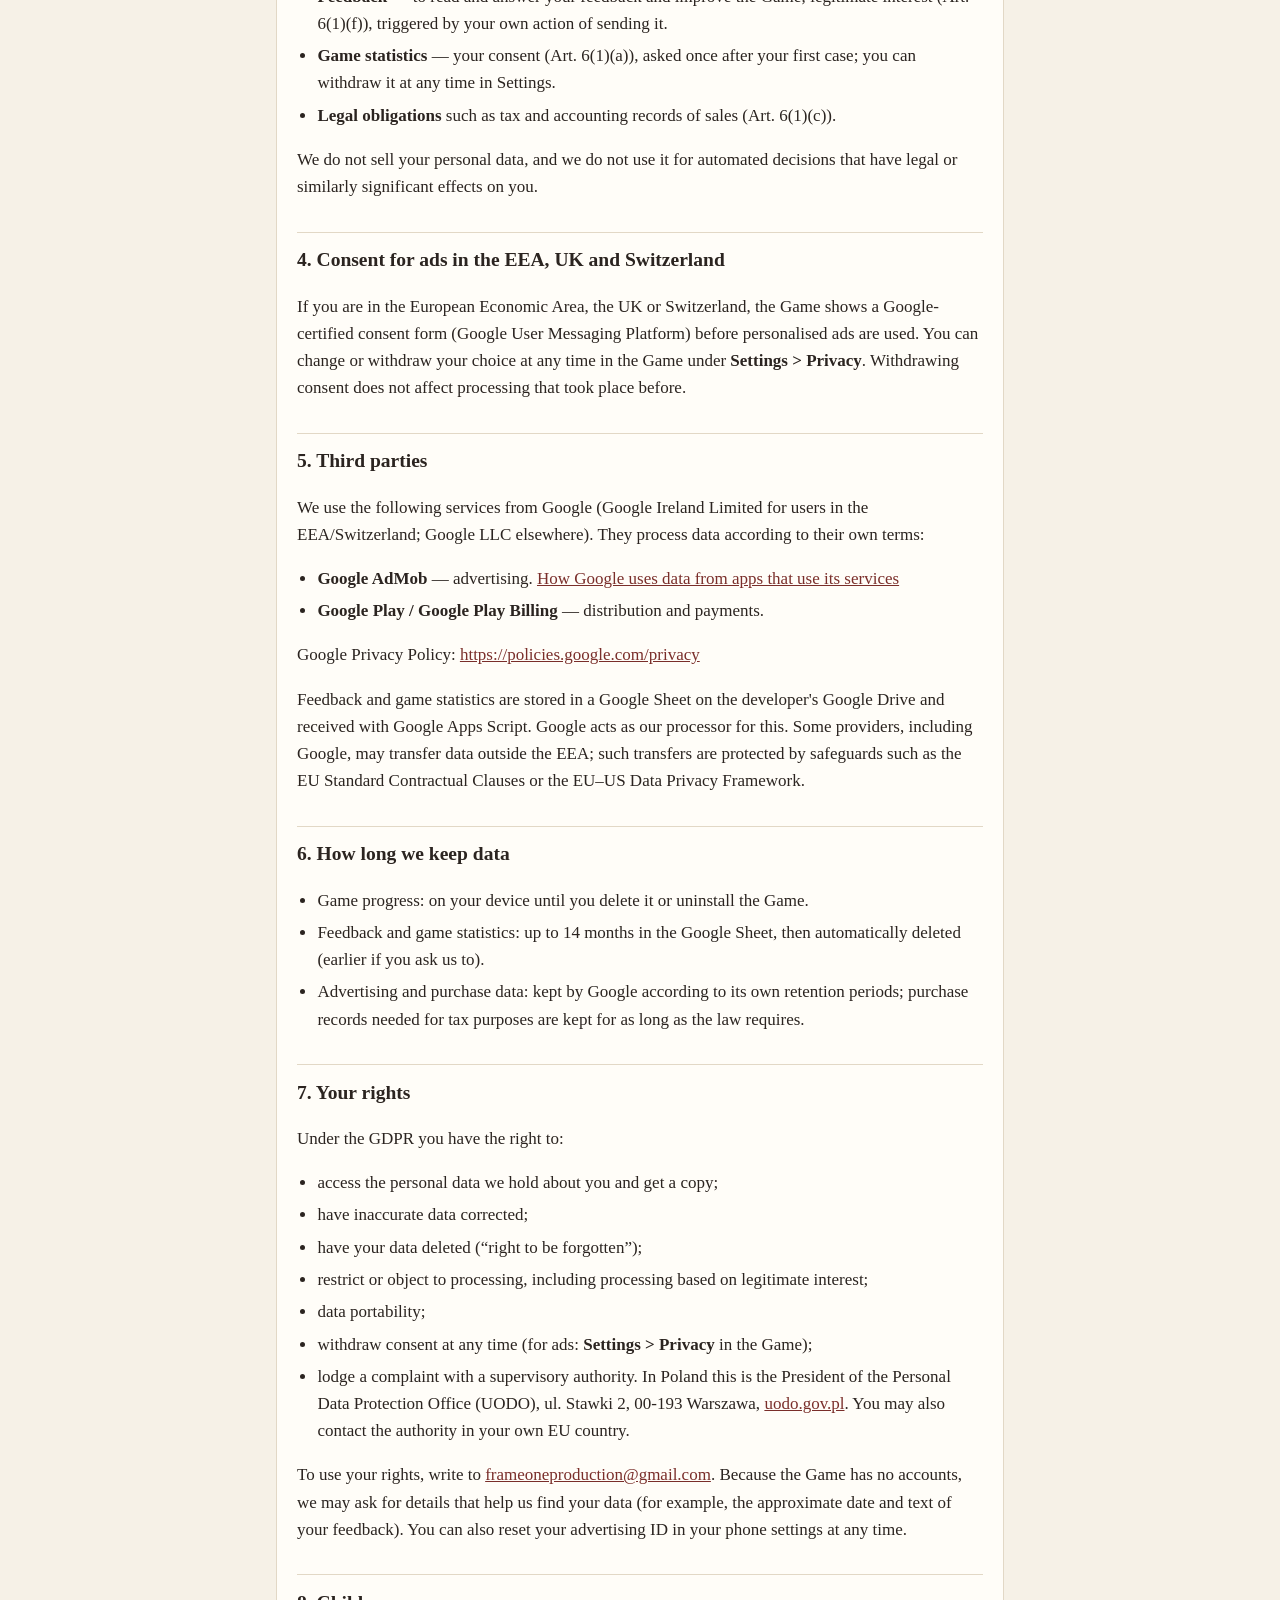
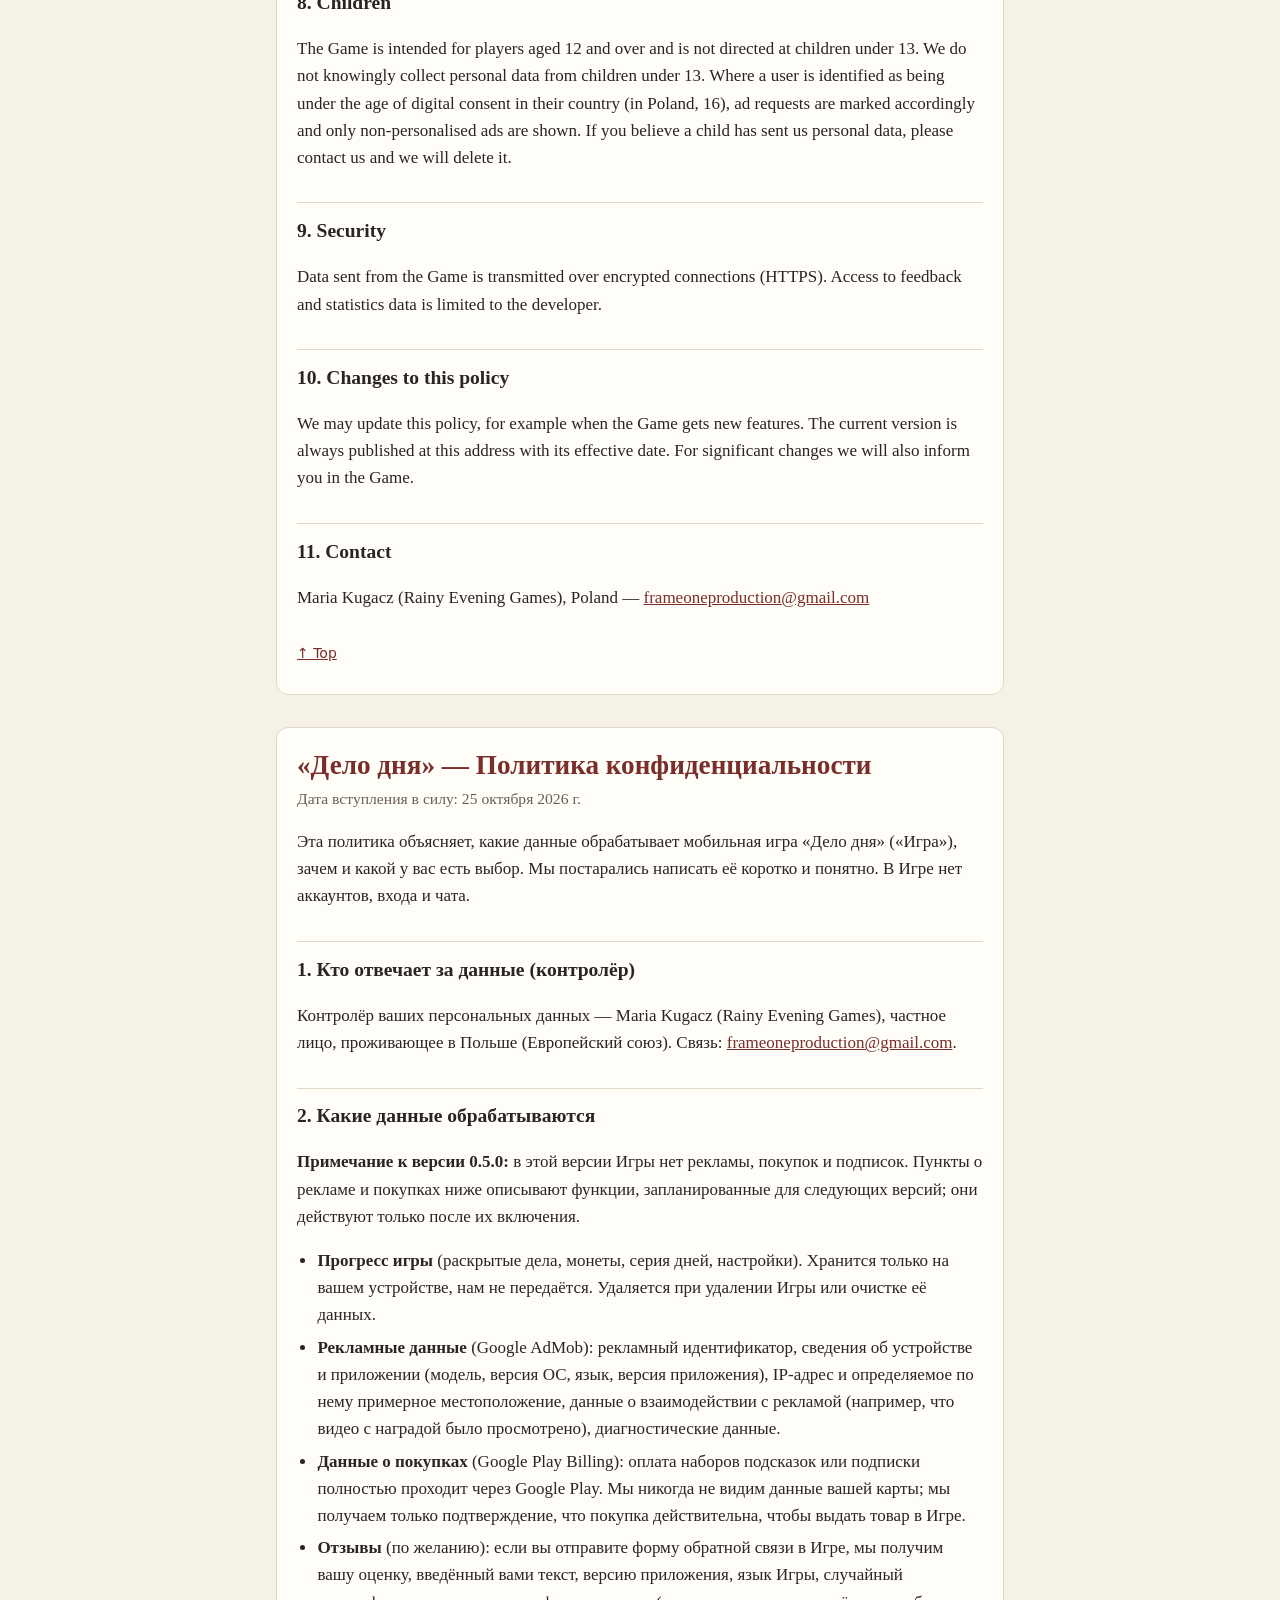
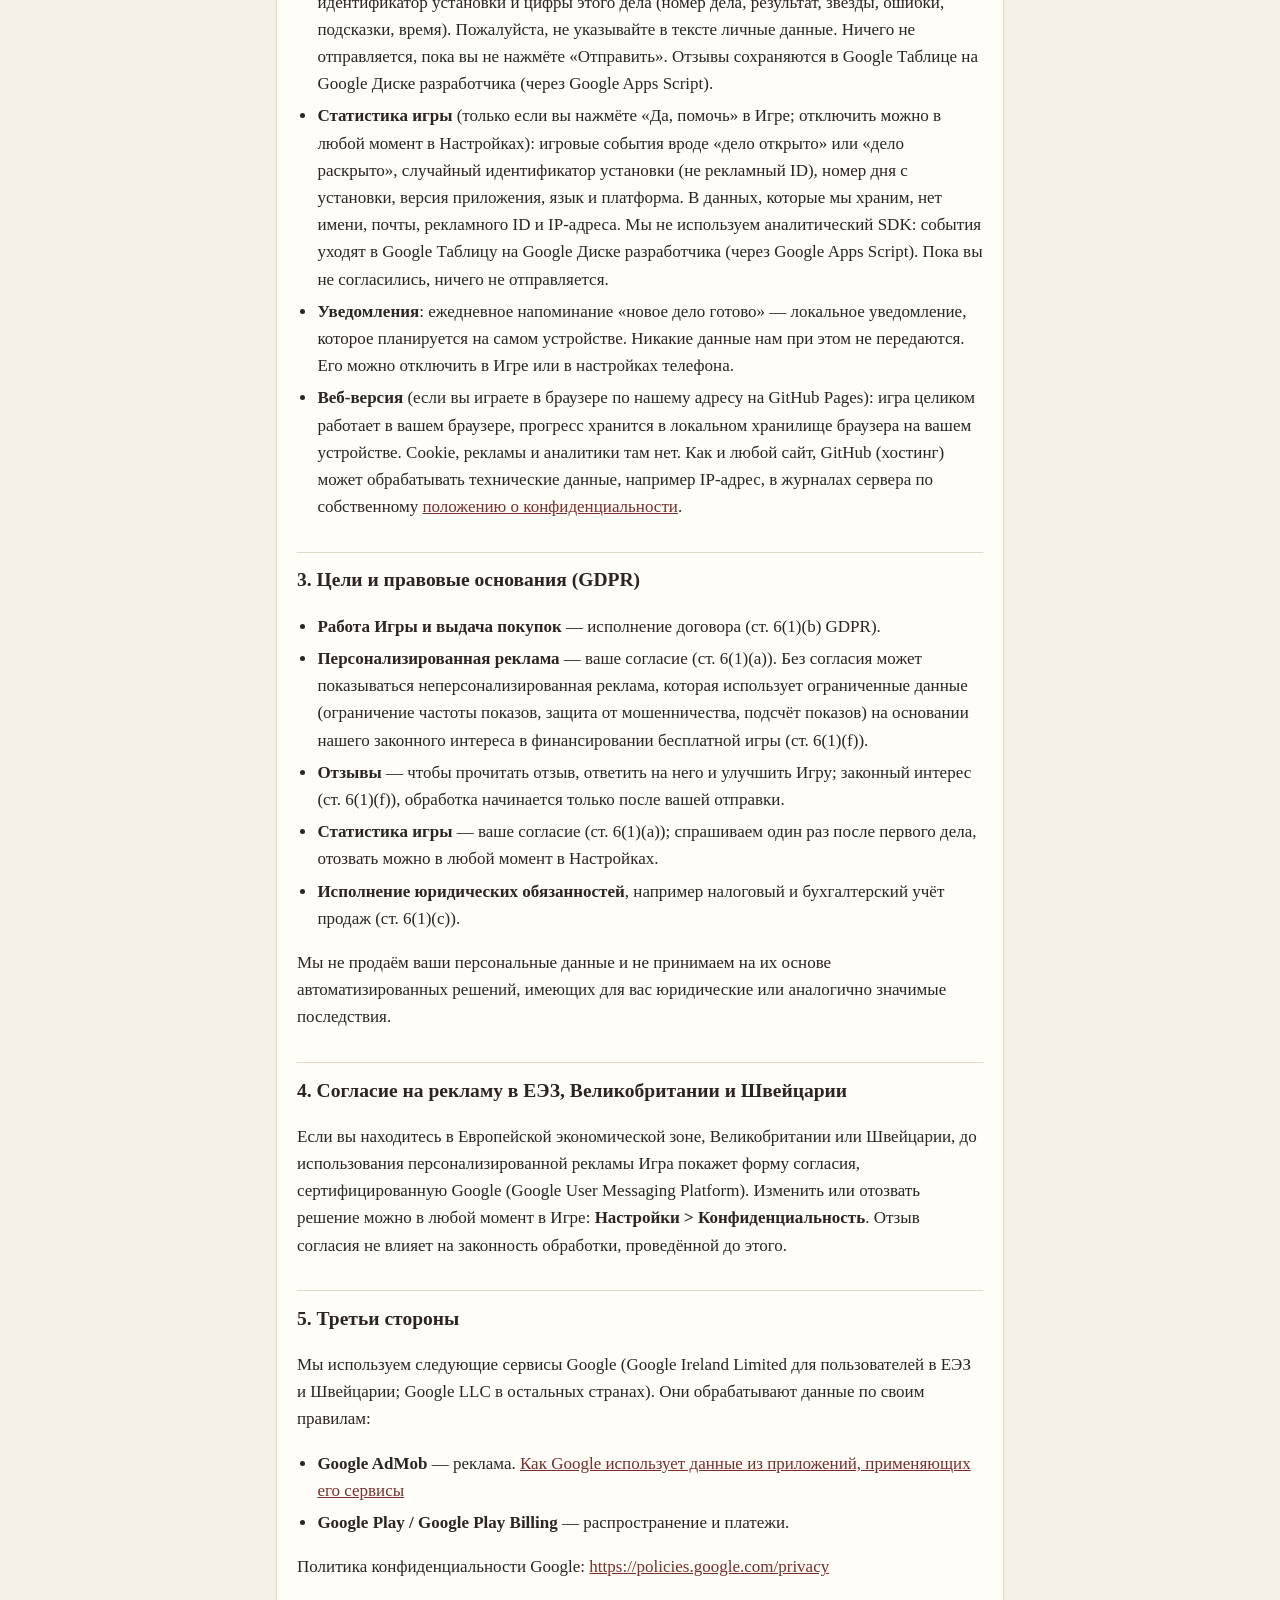
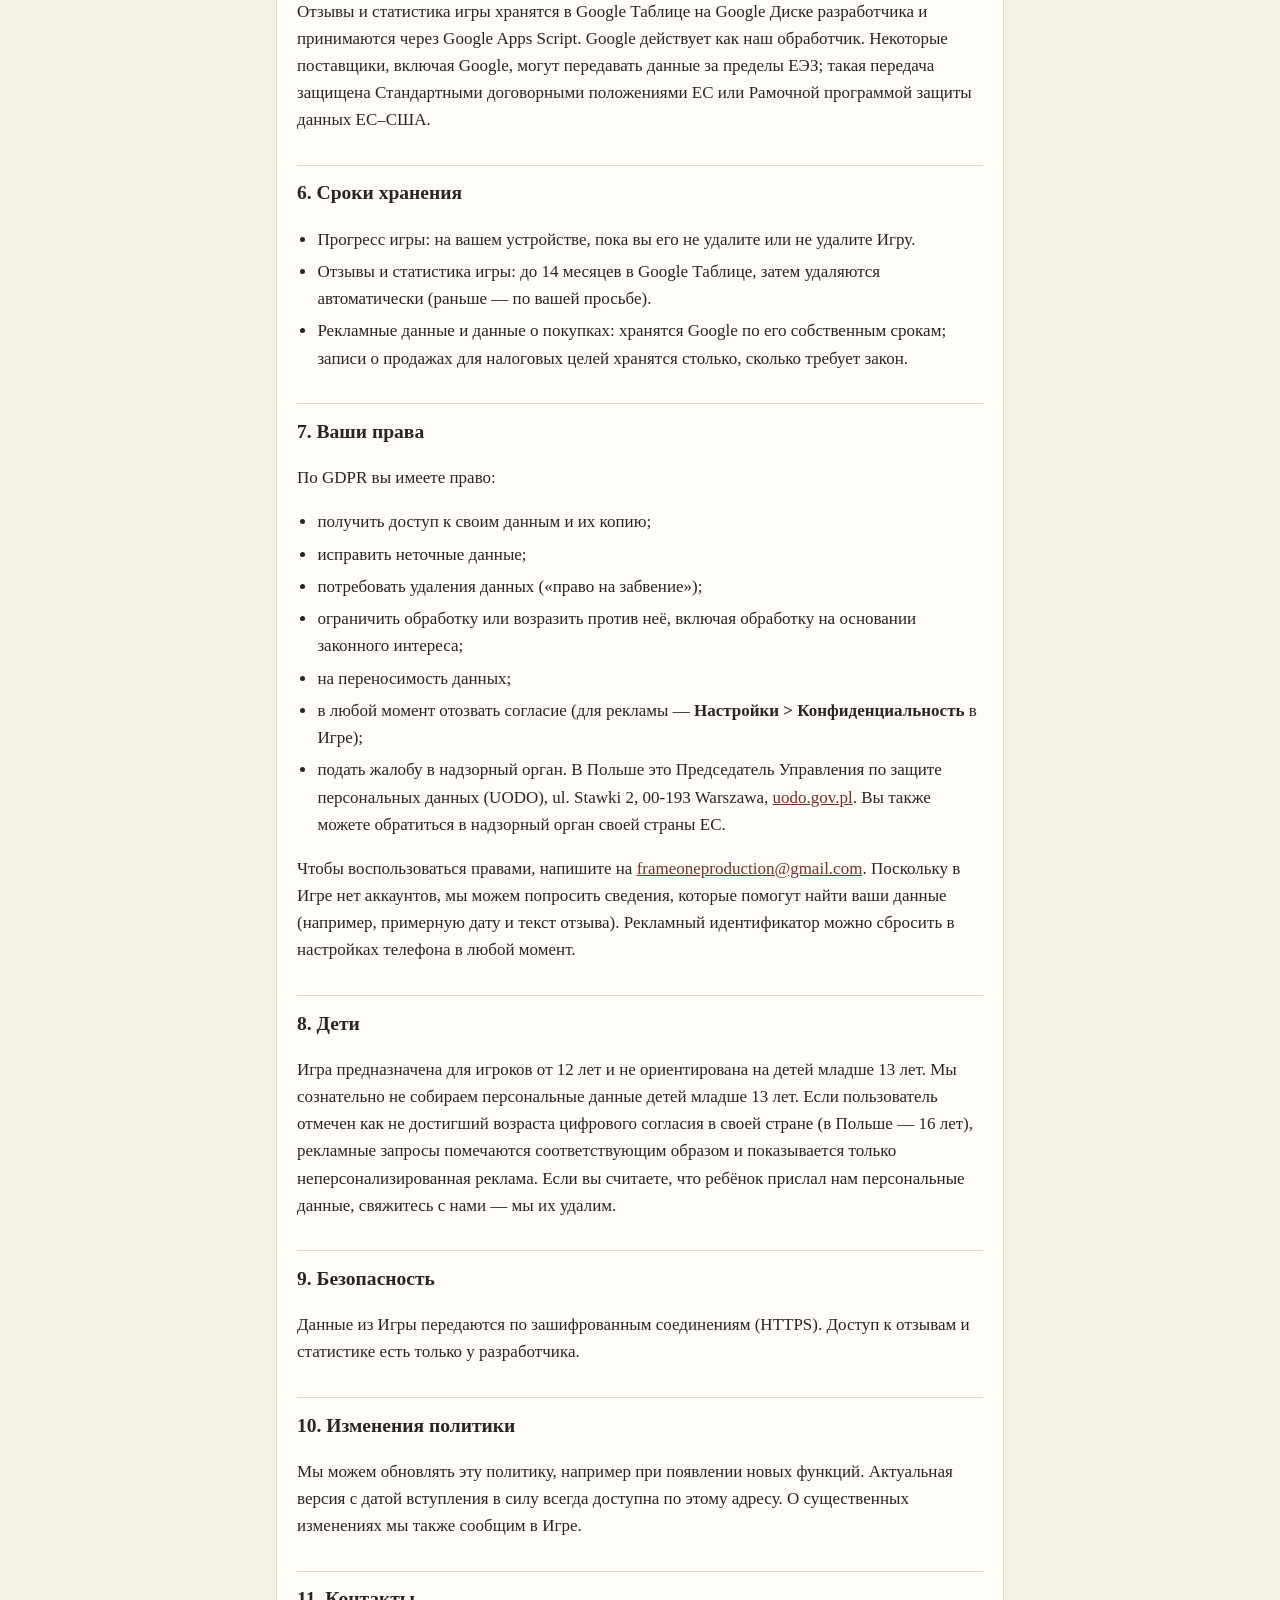
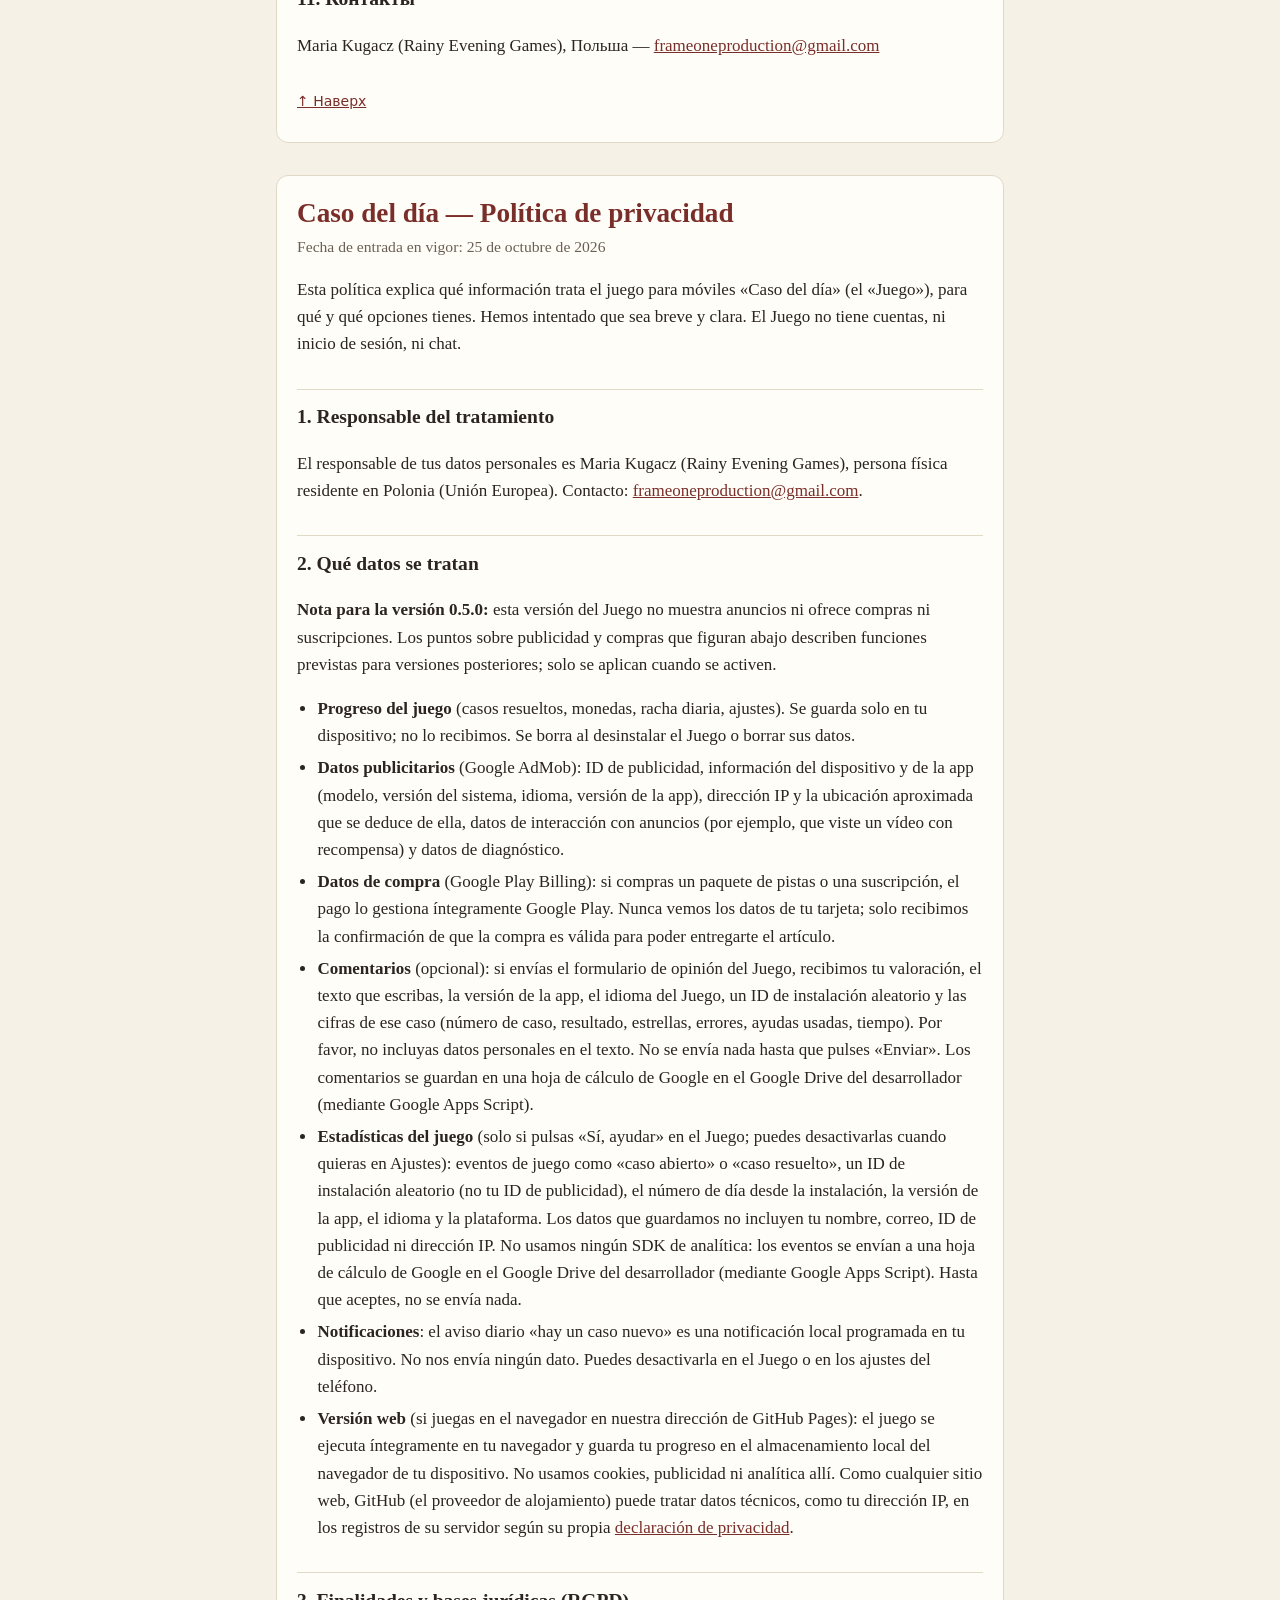
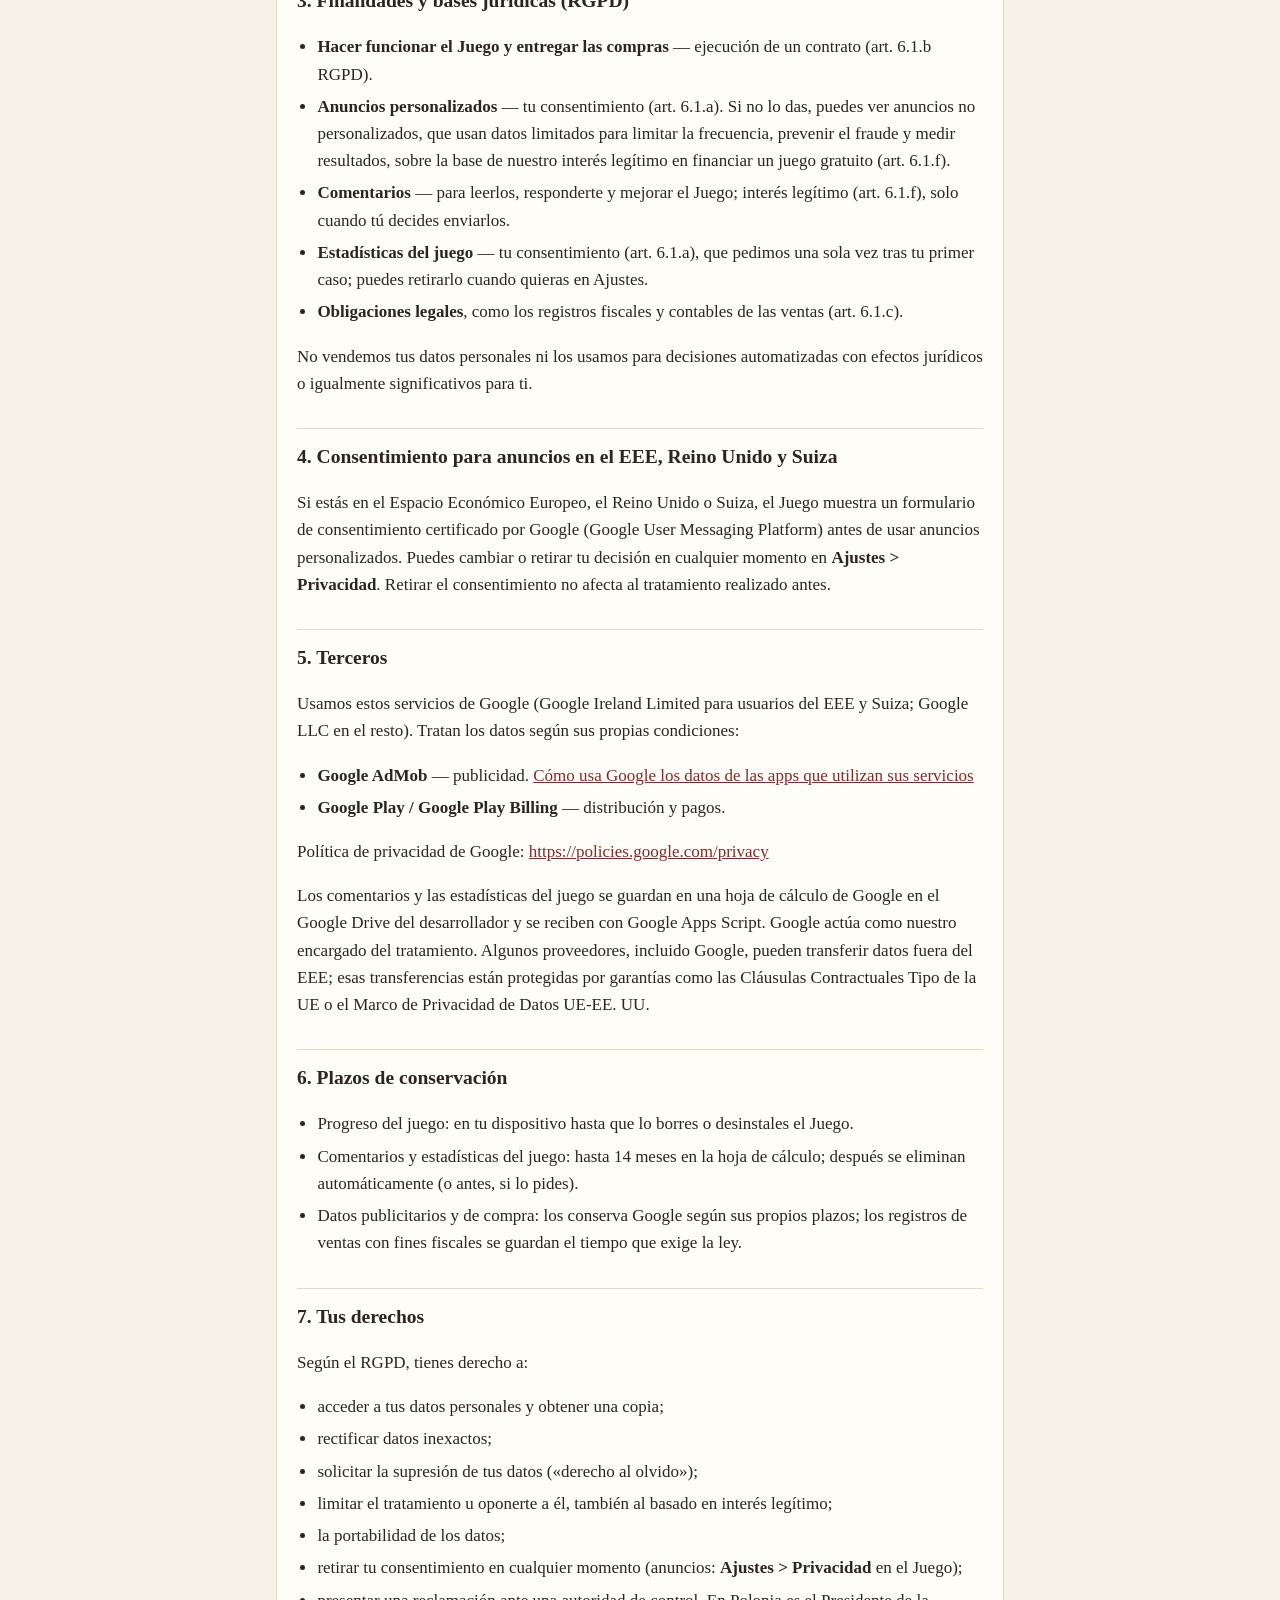
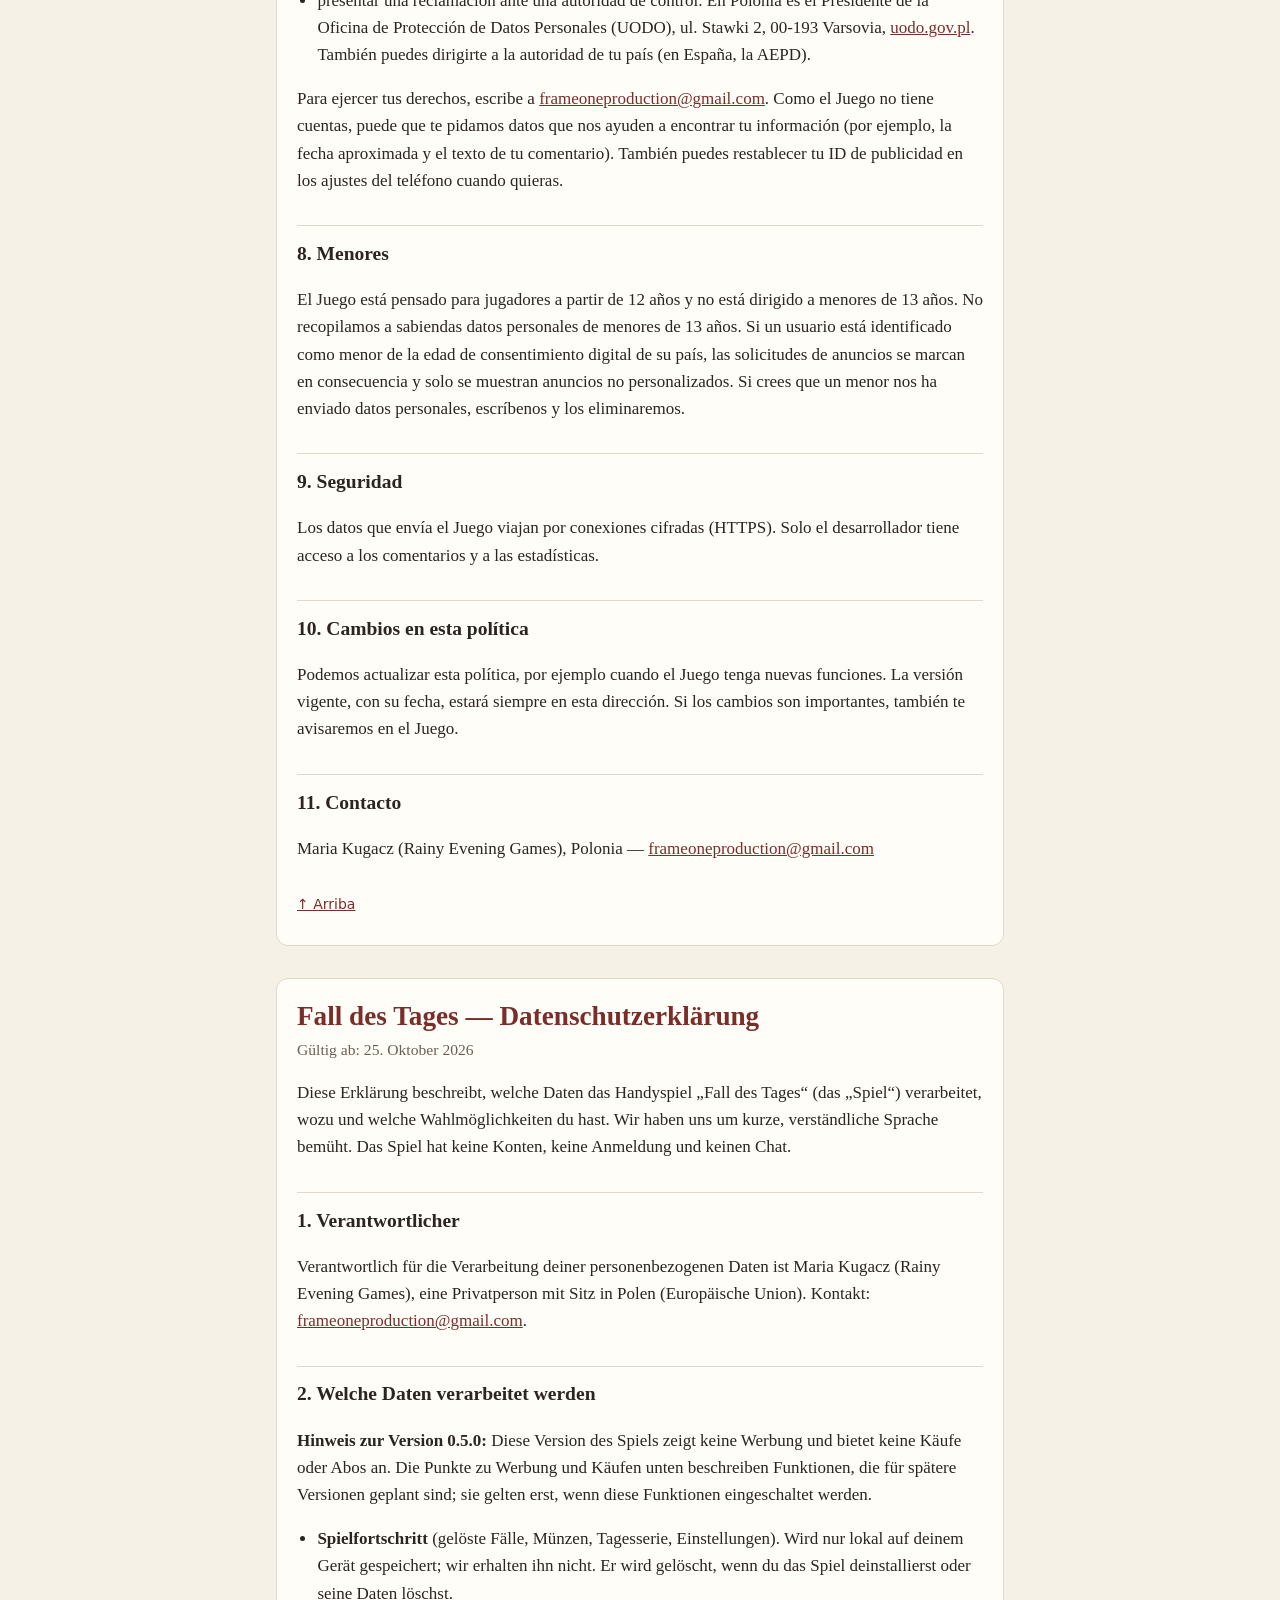
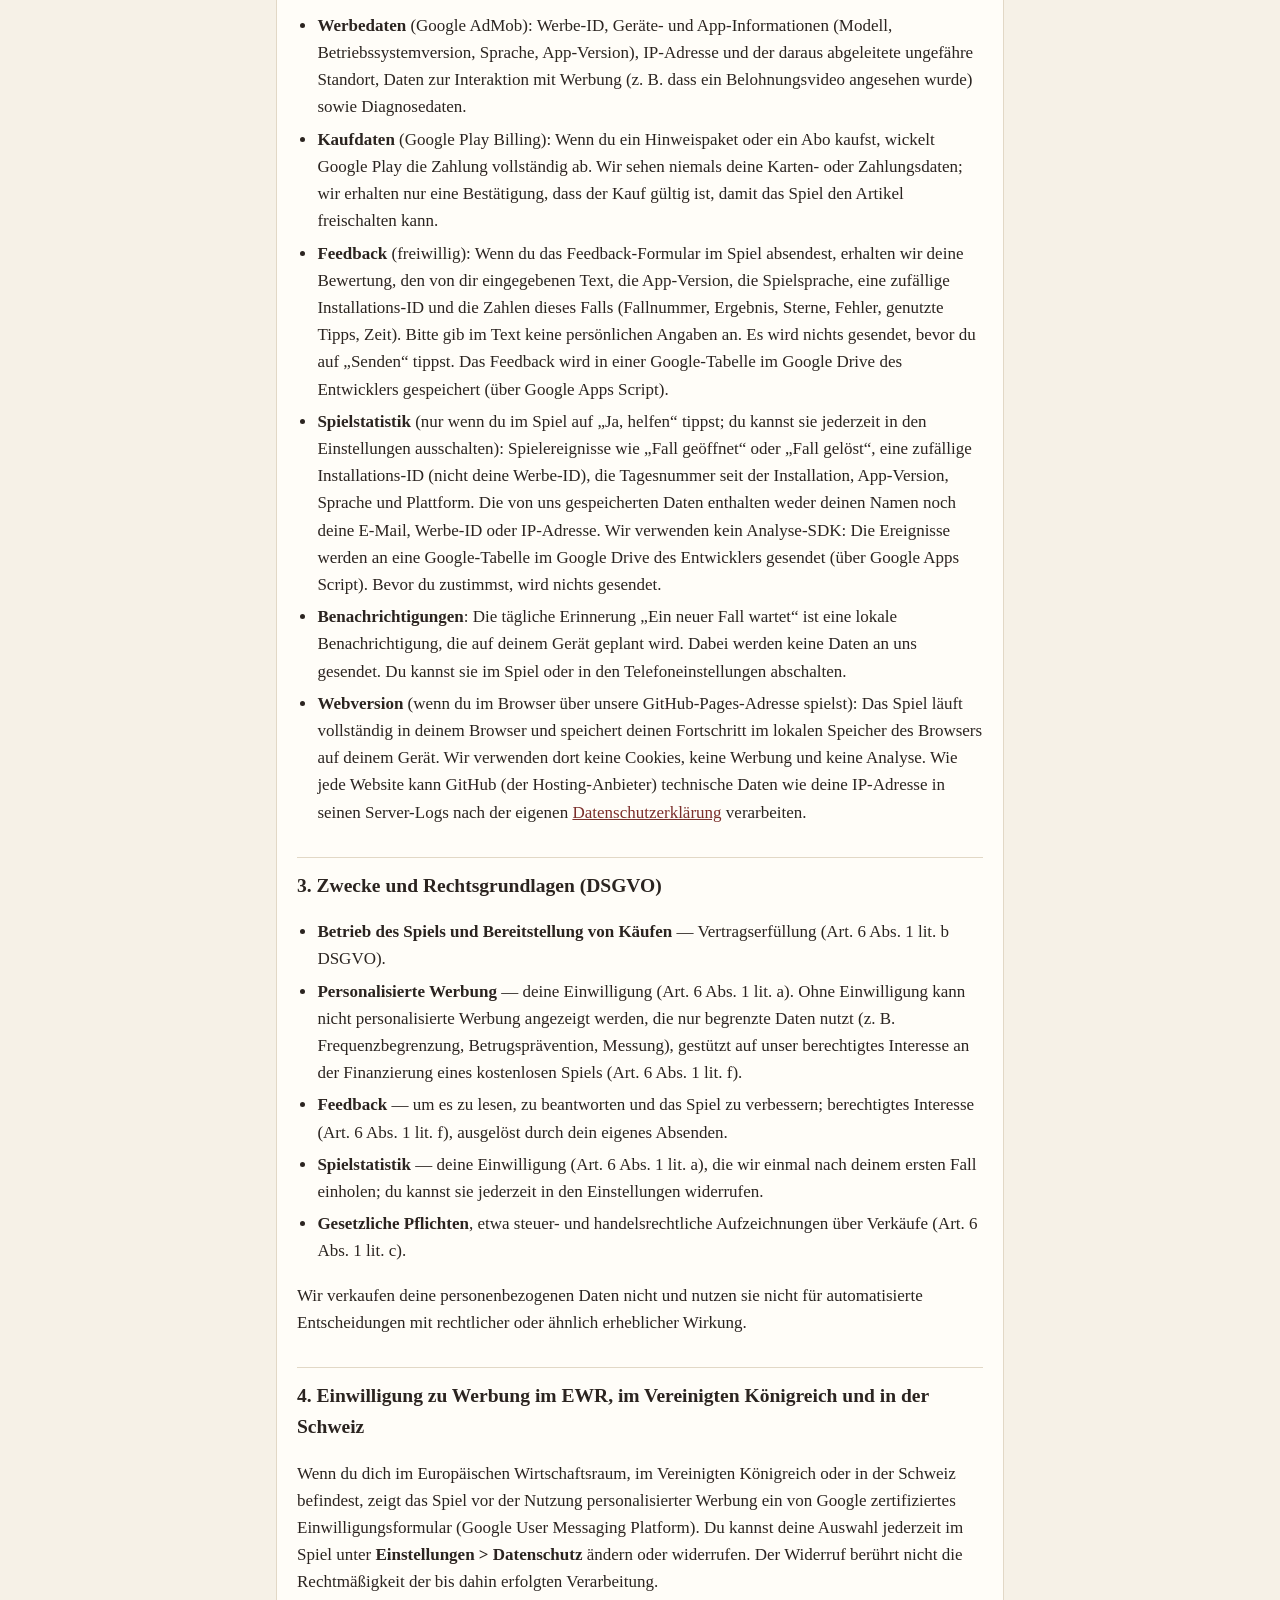
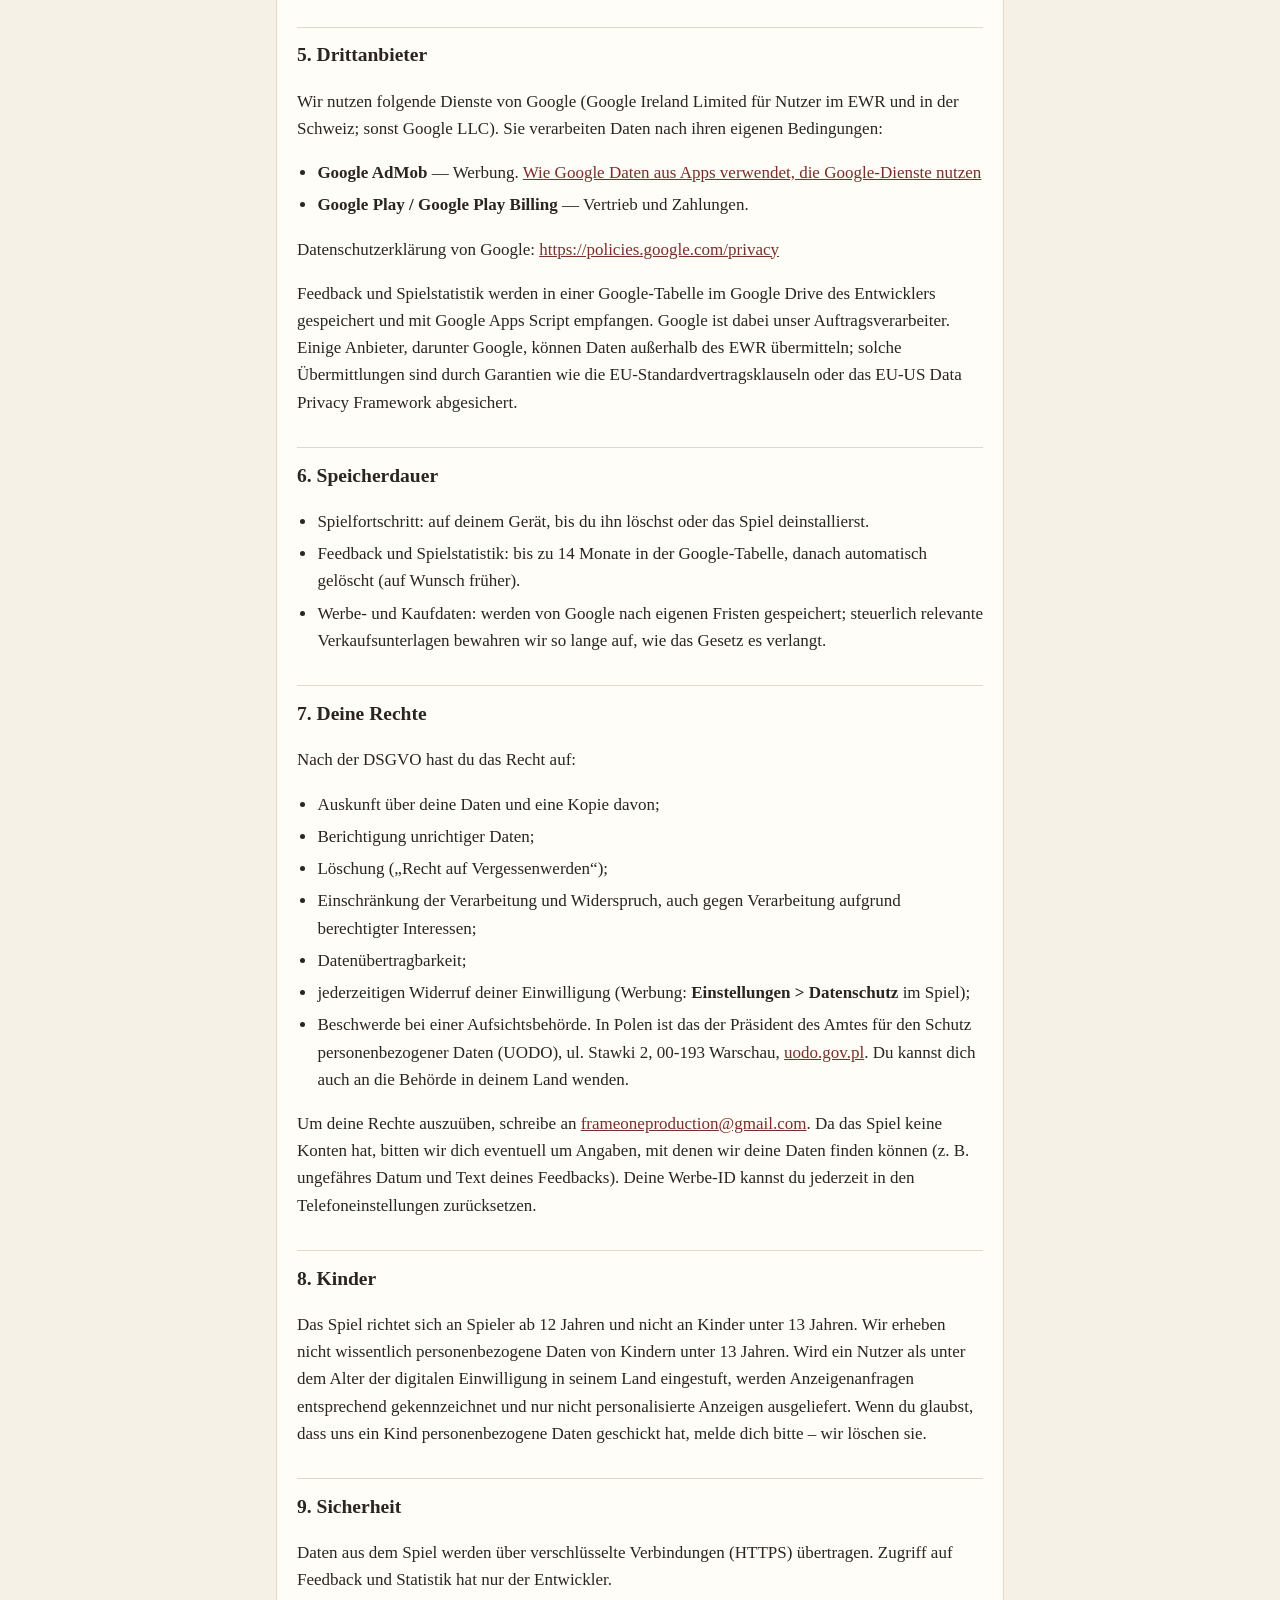
==== commit 5ebb162d: "Privacy policy for 0.5.0: no ads and no purchases in this version (vB); no office furniture in game " ====
--- a/privacy-policy.html
+++ b/privacy-policy.html
@@ -61,8 +61,9 @@
 <p>The controller of your personal data is Maria Kugacz (Rainy Evening Games), a private individual based in Poland (European Union). Contact: <a href="mailto:frameoneproduction@gmail.com">frameoneproduction@gmail.com</a>.</p>
 
 <h2>2. What data is processed</h2>
-<ul>
-  <li><strong>Game progress</strong> (solved cases, coins, office furniture, daily streak, settings). Stored only locally on your device. We do not receive it. It is deleted when you uninstall the Game or clear its data.</li>
+<p><strong>Note for version 0.5.0:</strong> this version of the Game shows no ads and offers no purchases or subscriptions. The items about advertising and purchases below describe features planned for later versions; they apply only after those features are turned on.</p>
+<ul>
+  <li><strong>Game progress</strong> (solved cases, coins, daily streak, settings). Stored only locally on your device. We do not receive it. It is deleted when you uninstall the Game or clear its data.</li>
   <li><strong>Advertising data</strong> (Google AdMob): advertising ID, device and app information (model, OS version, language, app version), IP address and the approximate location derived from it, ad interaction data (e.g. that a rewarded video was watched), and diagnostic data.</li>
   <li><strong>Purchase data</strong> (Google Play Billing): when you buy a hint pack or subscription, payment is processed entirely by Google Play. We never see your card or payment details; we only receive a confirmation that the purchase is valid, so the Game can deliver the item.</li>
   <li><strong>Feedback</strong> (optional): if you choose to send the in-game feedback form, we receive your rating, the text you type, the app version, the language of the Game, a random installation ID and the numbers of that case (case number, result, stars, mistakes, hints used, time). Please do not include personal details in the text. Nothing is sent unless you press “Send”. Feedback is saved in a Google Sheet on the developer's Google Drive (via Google Apps Script).</li>
@@ -138,8 +139,9 @@
 <p>Контролёр ваших персональных данных — Maria Kugacz (Rainy Evening Games), частное лицо, проживающее в Польше (Европейский союз). Связь: <a href="mailto:frameoneproduction@gmail.com">frameoneproduction@gmail.com</a>.</p>
 
 <h2>2. Какие данные обрабатываются</h2>
-<ul>
-  <li><strong>Прогресс игры</strong> (раскрытые дела, монеты, обстановка офиса, серия дней, настройки). Хранится только на вашем устройстве, нам не передаётся. Удаляется при удалении Игры или очистке её данных.</li>
+<p><strong>Примечание к версии 0.5.0:</strong> в этой версии Игры нет рекламы, покупок и подписок. Пункты о рекламе и покупках ниже описывают функции, запланированные для следующих версий; они действуют только после их включения.</p>
+<ul>
+  <li><strong>Прогресс игры</strong> (раскрытые дела, монеты, серия дней, настройки). Хранится только на вашем устройстве, нам не передаётся. Удаляется при удалении Игры или очистке её данных.</li>
   <li><strong>Рекламные данные</strong> (Google AdMob): рекламный идентификатор, сведения об устройстве и приложении (модель, версия ОС, язык, версия приложения), IP-адрес и определяемое по нему примерное местоположение, данные о взаимодействии с рекламой (например, что видео с наградой было просмотрено), диагностические данные.</li>
   <li><strong>Данные о покупках</strong> (Google Play Billing): оплата наборов подсказок или подписки полностью проходит через Google Play. Мы никогда не видим данные вашей карты; мы получаем только подтверждение, что покупка действительна, чтобы выдать товар в Игре.</li>
   <li><strong>Отзывы</strong> (по желанию): если вы отправите форму обратной связи в Игре, мы получим вашу оценку, введённый вами текст, версию приложения, язык Игры, случайный идентификатор установки и цифры этого дела (номер дела, результат, звёзды, ошибки, подсказки, время). Пожалуйста, не указывайте в тексте личные данные. Ничего не отправляется, пока вы не нажмёте «Отправить». Отзывы сохраняются в Google Таблице на Google Диске разработчика (через Google Apps Script).</li>
@@ -215,8 +217,9 @@
 <p>El responsable de tus datos personales es Maria Kugacz (Rainy Evening Games), persona física residente en Polonia (Unión Europea). Contacto: <a href="mailto:frameoneproduction@gmail.com">frameoneproduction@gmail.com</a>.</p>
 
 <h2>2. Qué datos se tratan</h2>
-<ul>
-  <li><strong>Progreso del juego</strong> (casos resueltos, monedas, muebles de la oficina, racha diaria, ajustes). Se guarda solo en tu dispositivo; no lo recibimos. Se borra al desinstalar el Juego o borrar sus datos.</li>
+<p><strong>Nota para la versión 0.5.0:</strong> esta versión del Juego no muestra anuncios ni ofrece compras ni suscripciones. Los puntos sobre publicidad y compras que figuran abajo describen funciones previstas para versiones posteriores; solo se aplican cuando se activen.</p>
+<ul>
+  <li><strong>Progreso del juego</strong> (casos resueltos, monedas, racha diaria, ajustes). Se guarda solo en tu dispositivo; no lo recibimos. Se borra al desinstalar el Juego o borrar sus datos.</li>
   <li><strong>Datos publicitarios</strong> (Google AdMob): ID de publicidad, información del dispositivo y de la app (modelo, versión del sistema, idioma, versión de la app), dirección IP y la ubicación aproximada que se deduce de ella, datos de interacción con anuncios (por ejemplo, que viste un vídeo con recompensa) y datos de diagnóstico.</li>
   <li><strong>Datos de compra</strong> (Google Play Billing): si compras un paquete de pistas o una suscripción, el pago lo gestiona íntegramente Google Play. Nunca vemos los datos de tu tarjeta; solo recibimos la confirmación de que la compra es válida para poder entregarte el artículo.</li>
   <li><strong>Comentarios</strong> (opcional): si envías el formulario de opinión del Juego, recibimos tu valoración, el texto que escribas, la versión de la app, el idioma del Juego, un ID de instalación aleatorio y las cifras de ese caso (número de caso, resultado, estrellas, errores, ayudas usadas, tiempo). Por favor, no incluyas datos personales en el texto. No se envía nada hasta que pulses «Enviar». Los comentarios se guardan en una hoja de cálculo de Google en el Google Drive del desarrollador (mediante Google Apps Script).</li>
@@ -292,8 +295,9 @@
 <p>Verantwortlich für die Verarbeitung deiner personenbezogenen Daten ist Maria Kugacz (Rainy Evening Games), eine Privatperson mit Sitz in Polen (Europäische Union). Kontakt: <a href="mailto:frameoneproduction@gmail.com">frameoneproduction@gmail.com</a>.</p>
 
 <h2>2. Welche Daten verarbeitet werden</h2>
-<ul>
-  <li><strong>Spielfortschritt</strong> (gelöste Fälle, Münzen, Büroeinrichtung, Tagesserie, Einstellungen). Wird nur lokal auf deinem Gerät gespeichert; wir erhalten ihn nicht. Er wird gelöscht, wenn du das Spiel deinstallierst oder seine Daten löschst.</li>
+<p><strong>Hinweis zur Version 0.5.0:</strong> Diese Version des Spiels zeigt keine Werbung und bietet keine Käufe oder Abos an. Die Punkte zu Werbung und Käufen unten beschreiben Funktionen, die für spätere Versionen geplant sind; sie gelten erst, wenn diese Funktionen eingeschaltet werden.</p>
+<ul>
+  <li><strong>Spielfortschritt</strong> (gelöste Fälle, Münzen, Tagesserie, Einstellungen). Wird nur lokal auf deinem Gerät gespeichert; wir erhalten ihn nicht. Er wird gelöscht, wenn du das Spiel deinstallierst oder seine Daten löschst.</li>
   <li><strong>Werbedaten</strong> (Google AdMob): Werbe-ID, Geräte- und App-Informationen (Modell, Betriebssystemversion, Sprache, App-Version), IP-Adresse und der daraus abgeleitete ungefähre Standort, Daten zur Interaktion mit Werbung (z. B. dass ein Belohnungsvideo angesehen wurde) sowie Diagnosedaten.</li>
   <li><strong>Kaufdaten</strong> (Google Play Billing): Wenn du ein Hinweispaket oder ein Abo kaufst, wickelt Google Play die Zahlung vollständig ab. Wir sehen niemals deine Karten- oder Zahlungsdaten; wir erhalten nur eine Bestätigung, dass der Kauf gültig ist, damit das Spiel den Artikel freischalten kann.</li>
   <li><strong>Feedback</strong> (freiwillig): Wenn du das Feedback-Formular im Spiel absendest, erhalten wir deine Bewertung, den von dir eingegebenen Text, die App-Version, die Spielsprache, eine zufällige Installations-ID und die Zahlen dieses Falls (Fallnummer, Ergebnis, Sterne, Fehler, genutzte Tipps, Zeit). Bitte gib im Text keine persönlichen Angaben an. Es wird nichts gesendet, bevor du auf „Senden“ tippst. Das Feedback wird in einer Google-Tabelle im Google Drive des Entwicklers gespeichert (über Google Apps Script).</li>
@@ -369,8 +373,9 @@
 <p>Administratorem Twoich danych osobowych jest Maria Kugacz (Rainy Evening Games), osoba fizyczna mieszkająca w Polsce (Unia Europejska). Kontakt: <a href="mailto:frameoneproduction@gmail.com">frameoneproduction@gmail.com</a>.</p>
 
 <h2>2. Jakie dane są przetwarzane</h2>
-<ul>
-  <li><strong>Postępy w grze</strong> (rozwiązane sprawy, monety, wyposażenie biura, seria dni, ustawienia). Przechowywane wyłącznie na Twoim urządzeniu; nie otrzymujemy ich. Są usuwane po odinstalowaniu Gry lub wyczyszczeniu jej danych.</li>
+<p><strong>Uwaga do wersji 0.5.0:</strong> ta wersja Gry nie wyświetla reklam i nie oferuje zakupów ani subskrypcji. Punkty o reklamach i zakupach poniżej opisują funkcje planowane w kolejnych wersjach; obowiązują dopiero po ich włączeniu.</p>
+<ul>
+  <li><strong>Postępy w grze</strong> (rozwiązane sprawy, monety, seria dni, ustawienia). Przechowywane wyłącznie na Twoim urządzeniu; nie otrzymujemy ich. Są usuwane po odinstalowaniu Gry lub wyczyszczeniu jej danych.</li>
   <li><strong>Dane reklamowe</strong> (Google AdMob): identyfikator reklamowy, informacje o urządzeniu i aplikacji (model, wersja systemu, język, wersja aplikacji), adres IP i ustalana na jego podstawie przybliżona lokalizacja, dane o interakcjach z reklamami (np. obejrzenie filmu z nagrodą) oraz dane diagnostyczne.</li>
   <li><strong>Dane zakupów</strong> (Google Play Billing): płatność za pakiet podpowiedzi lub subskrypcję w całości obsługuje Google Play. Nigdy nie widzimy danych Twojej karty; otrzymujemy tylko potwierdzenie, że zakup jest ważny, aby Gra mogła przyznać przedmiot.</li>
   <li><strong>Opinie</strong> (dobrowolne): jeśli wyślesz formularz opinii w Grze, otrzymamy Twoją ocenę, wpisany przez Ciebie tekst, wersję aplikacji, język Gry, losowy identyfikator instalacji oraz liczby z tej sprawy (numer sprawy, wynik, gwiazdki, błędy, użyte podpowiedzi, czas). Prosimy nie podawać w tekście danych osobowych. Nic nie zostanie wysłane, dopóki nie naciśniesz „Wyślij”. Opinie są zapisywane w arkuszu Google na Dysku Google twórcy (przez Google Apps Script).</li>
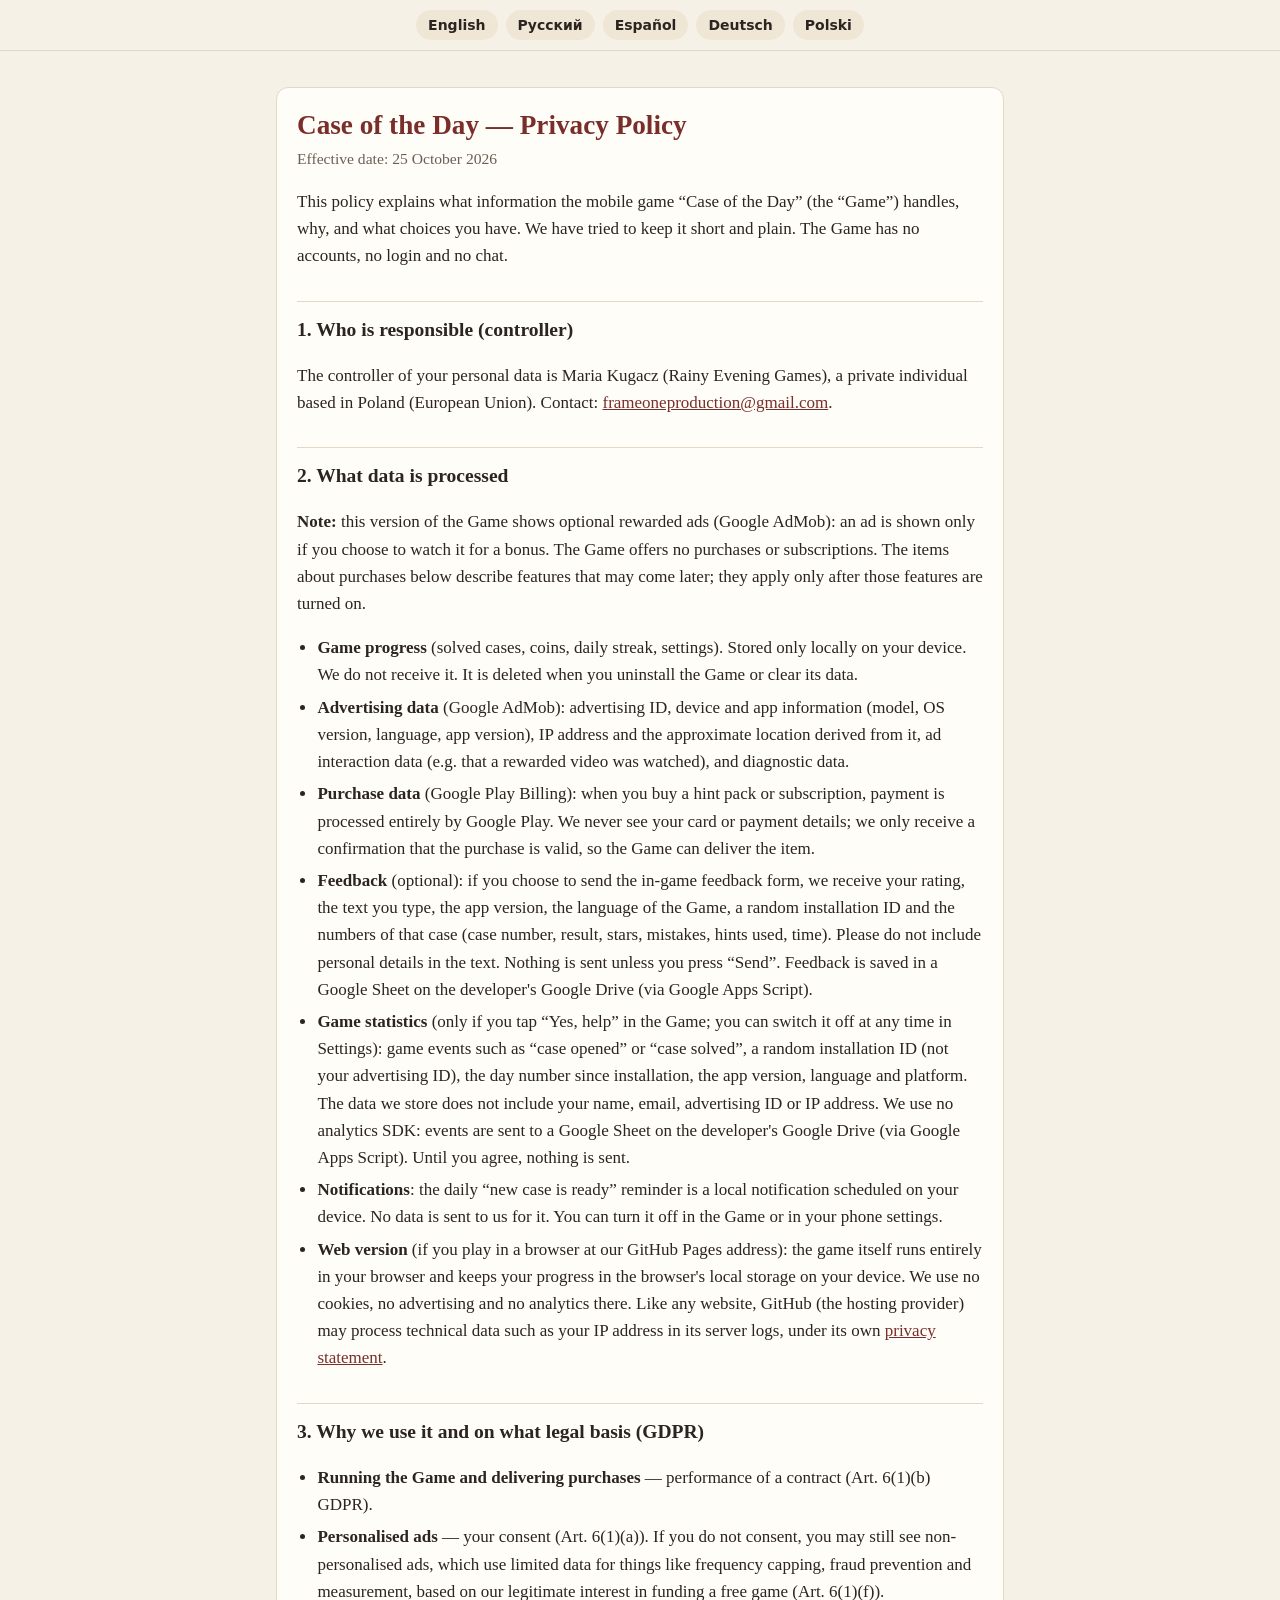
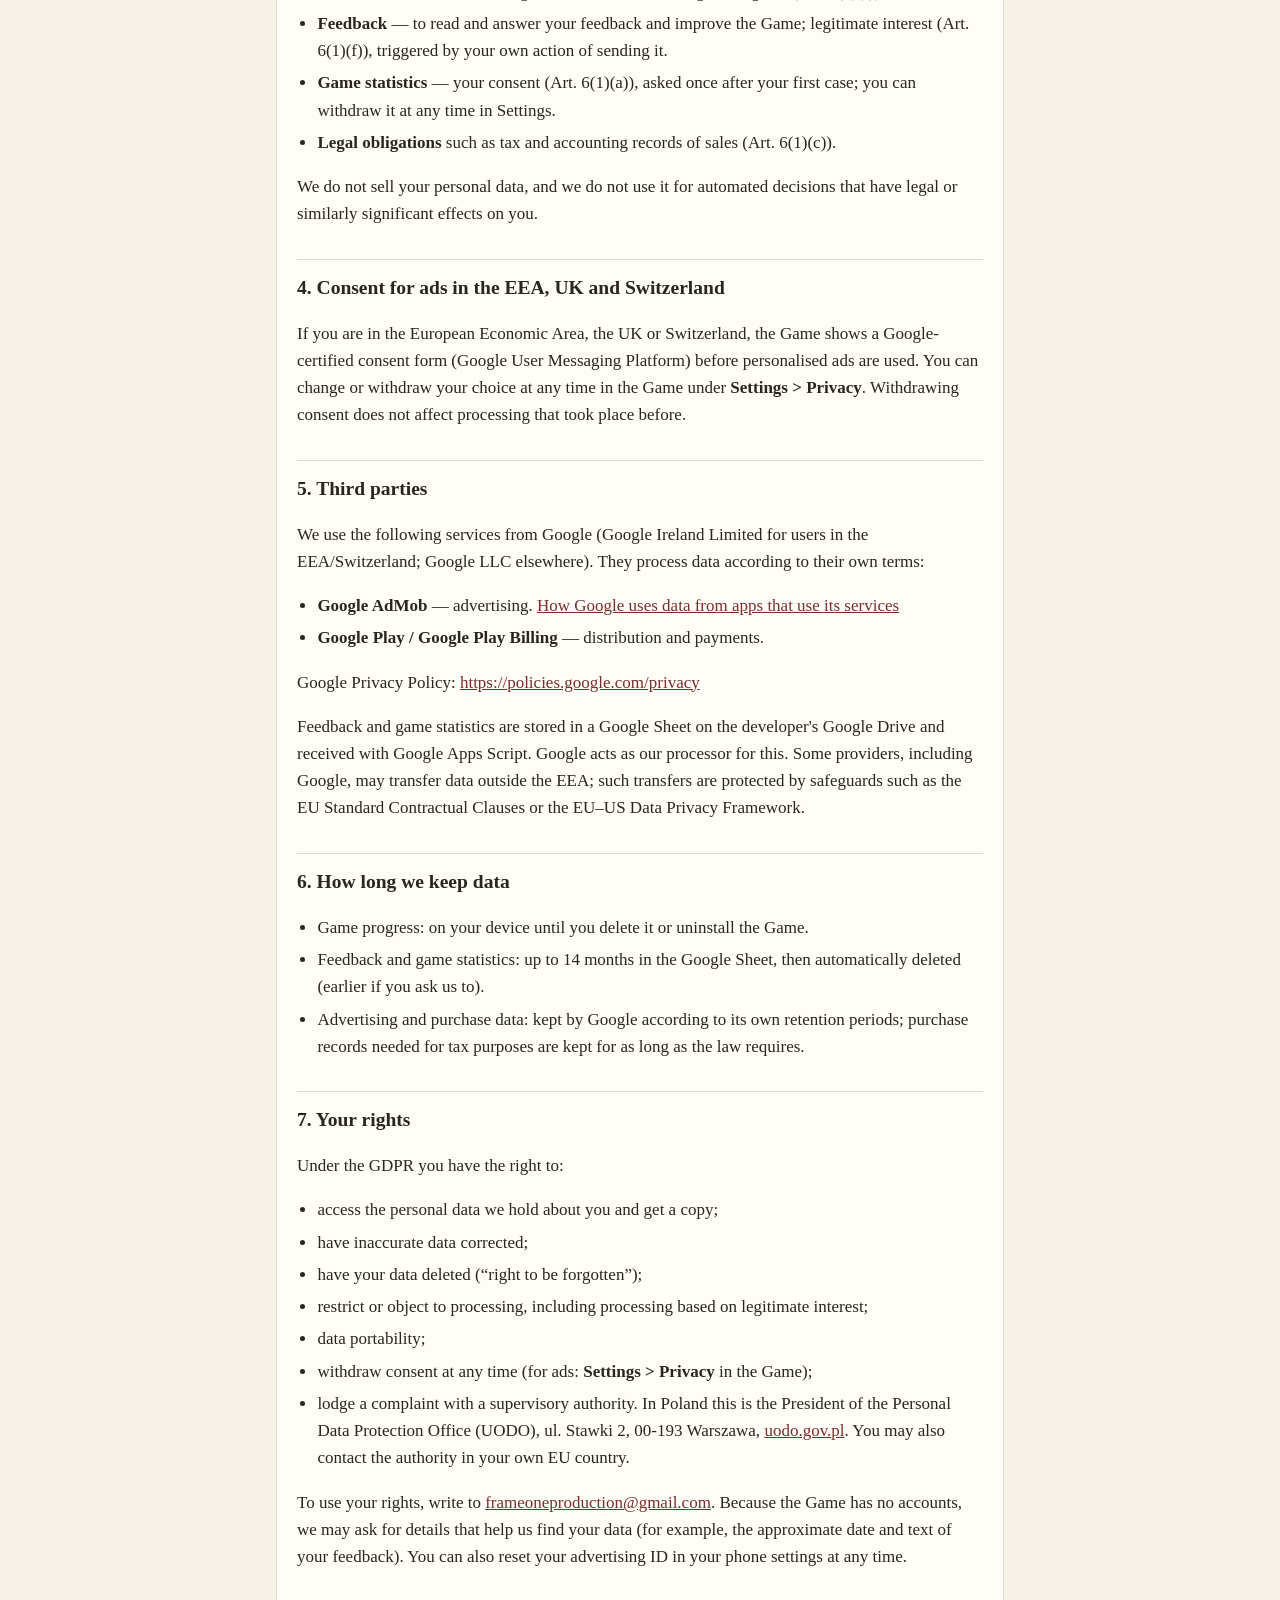
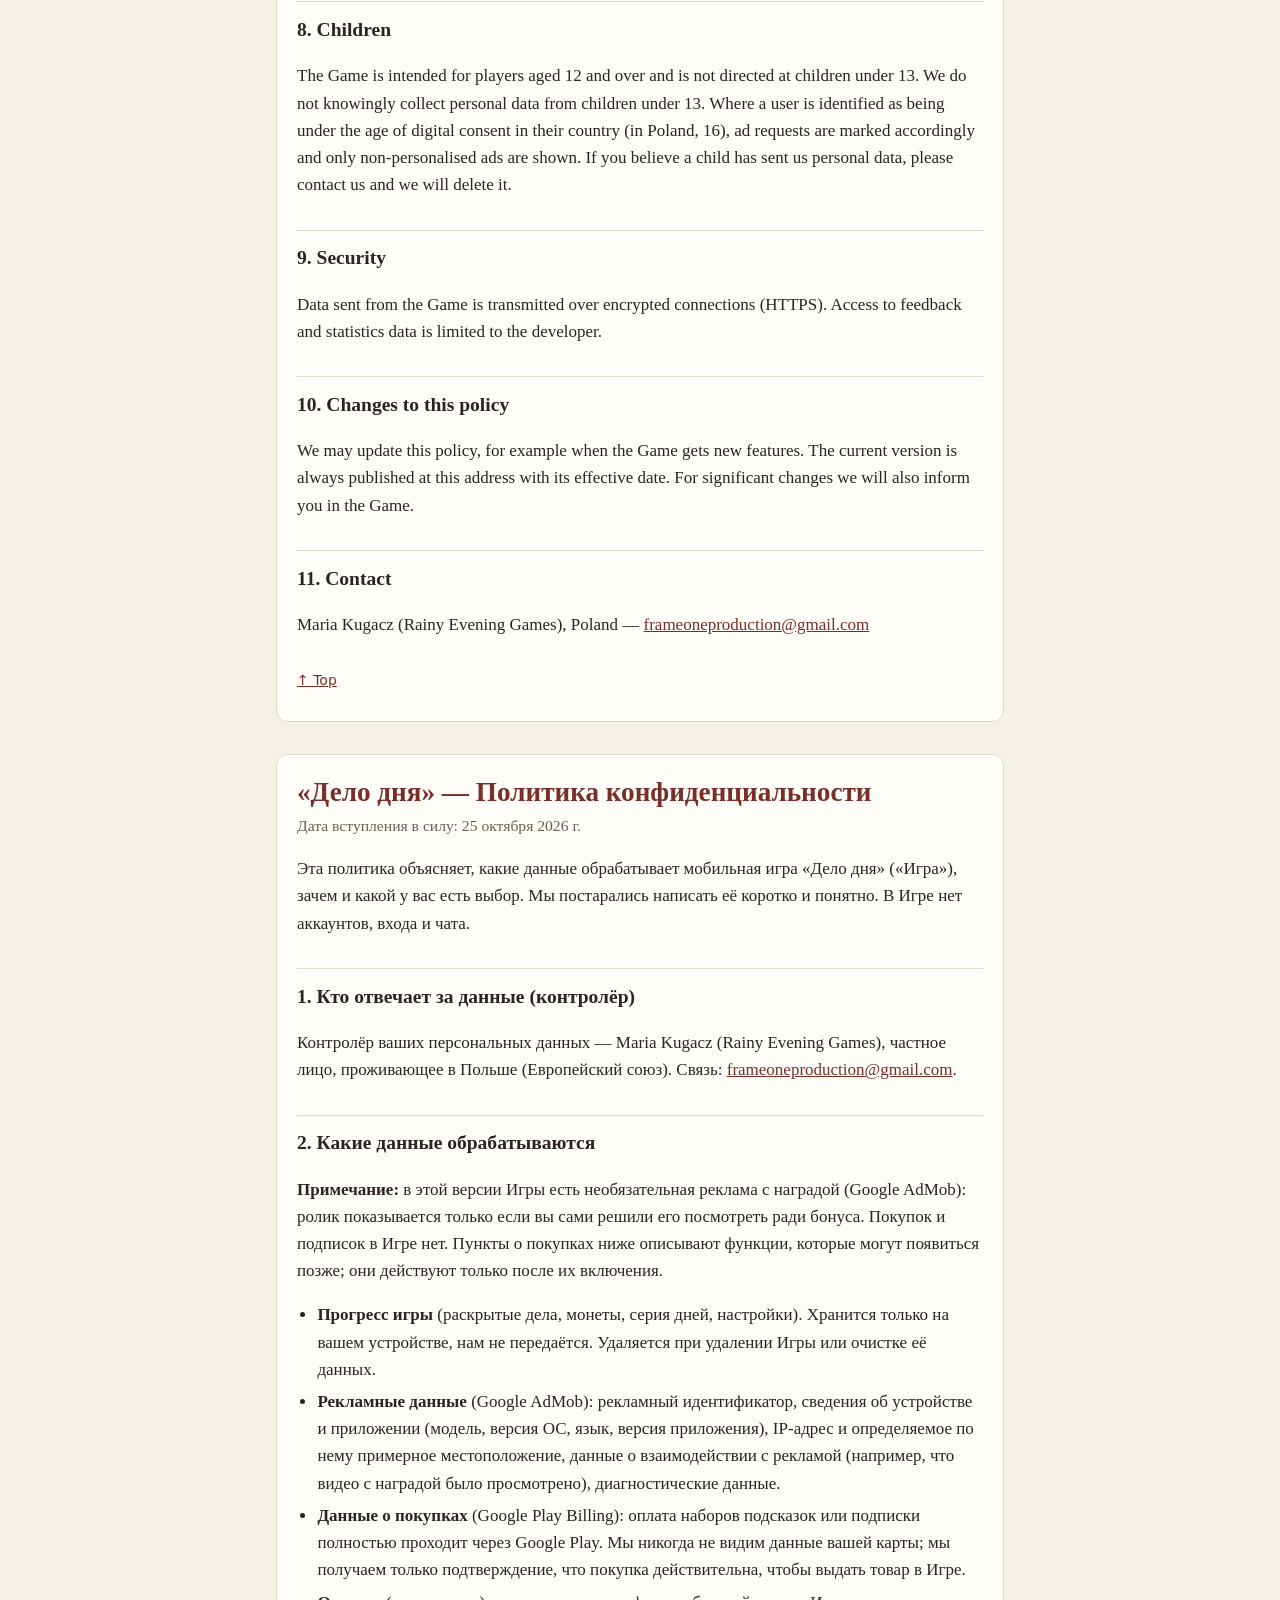
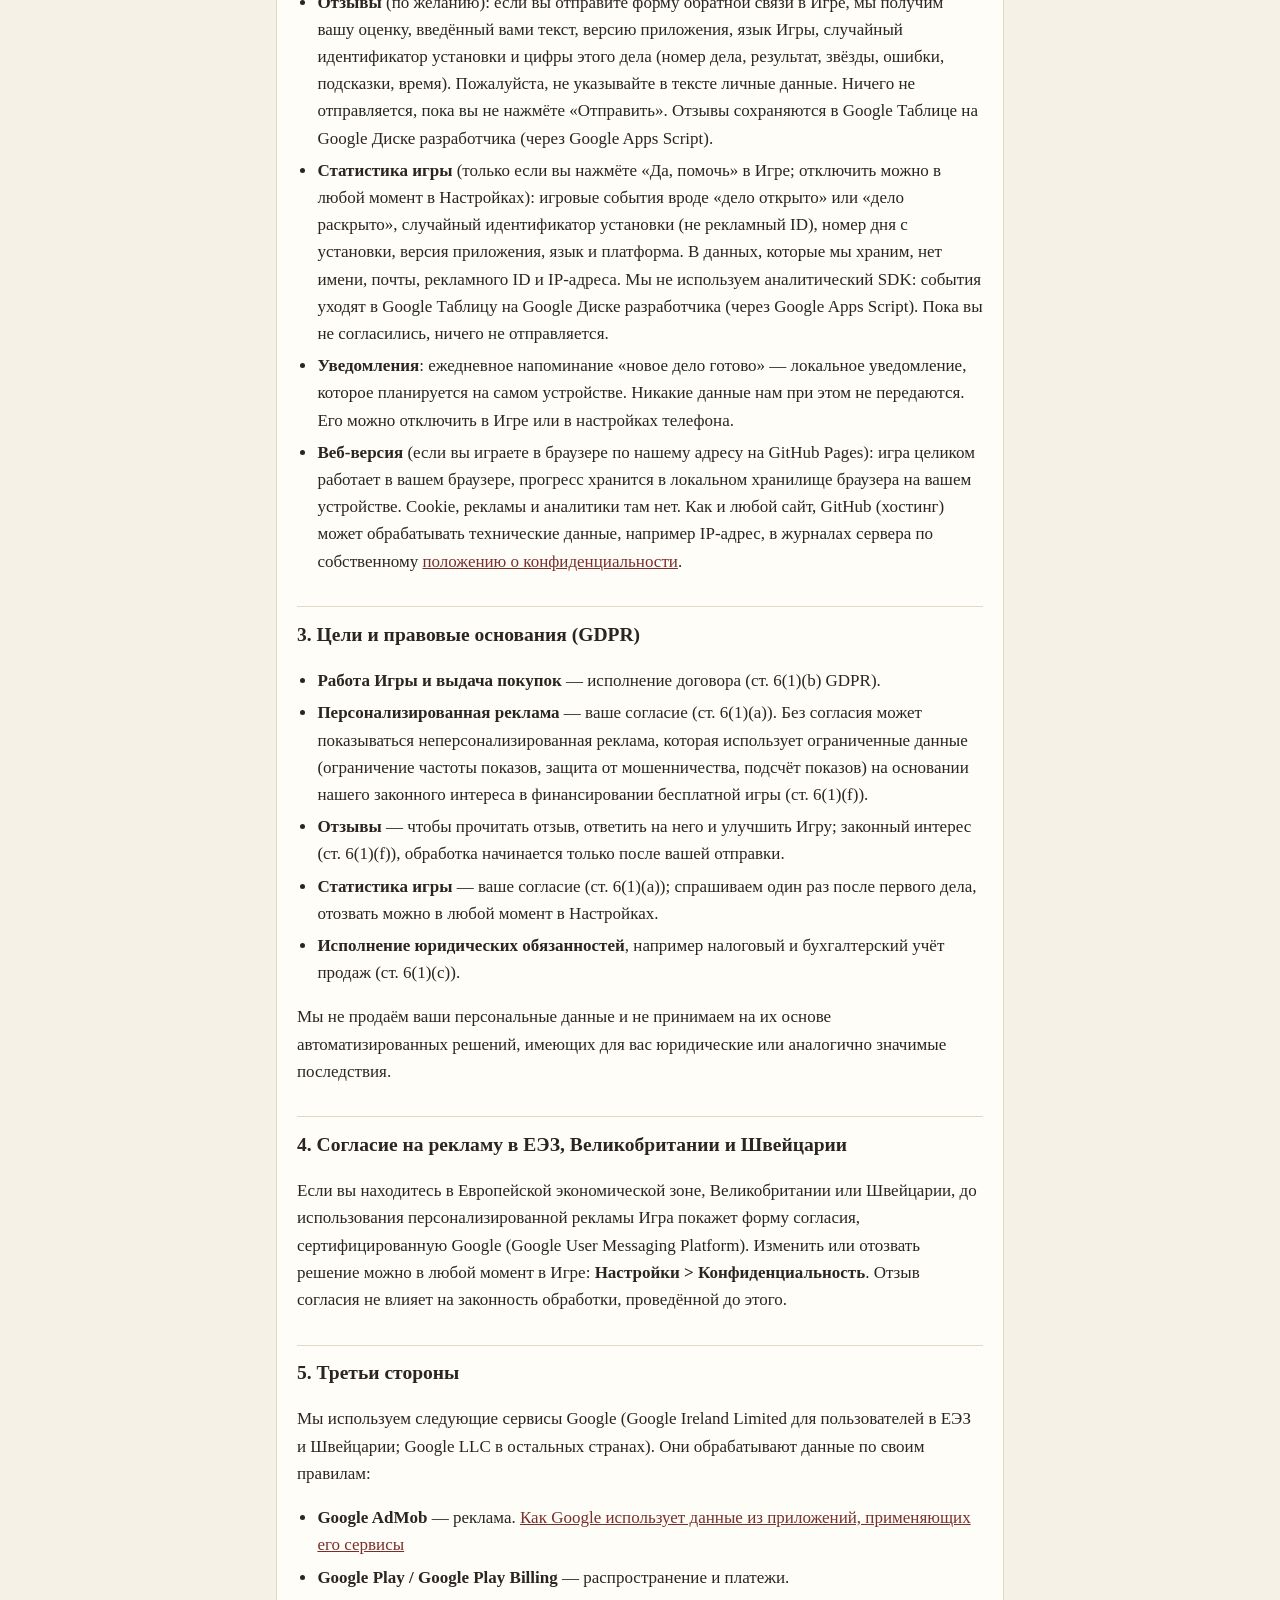
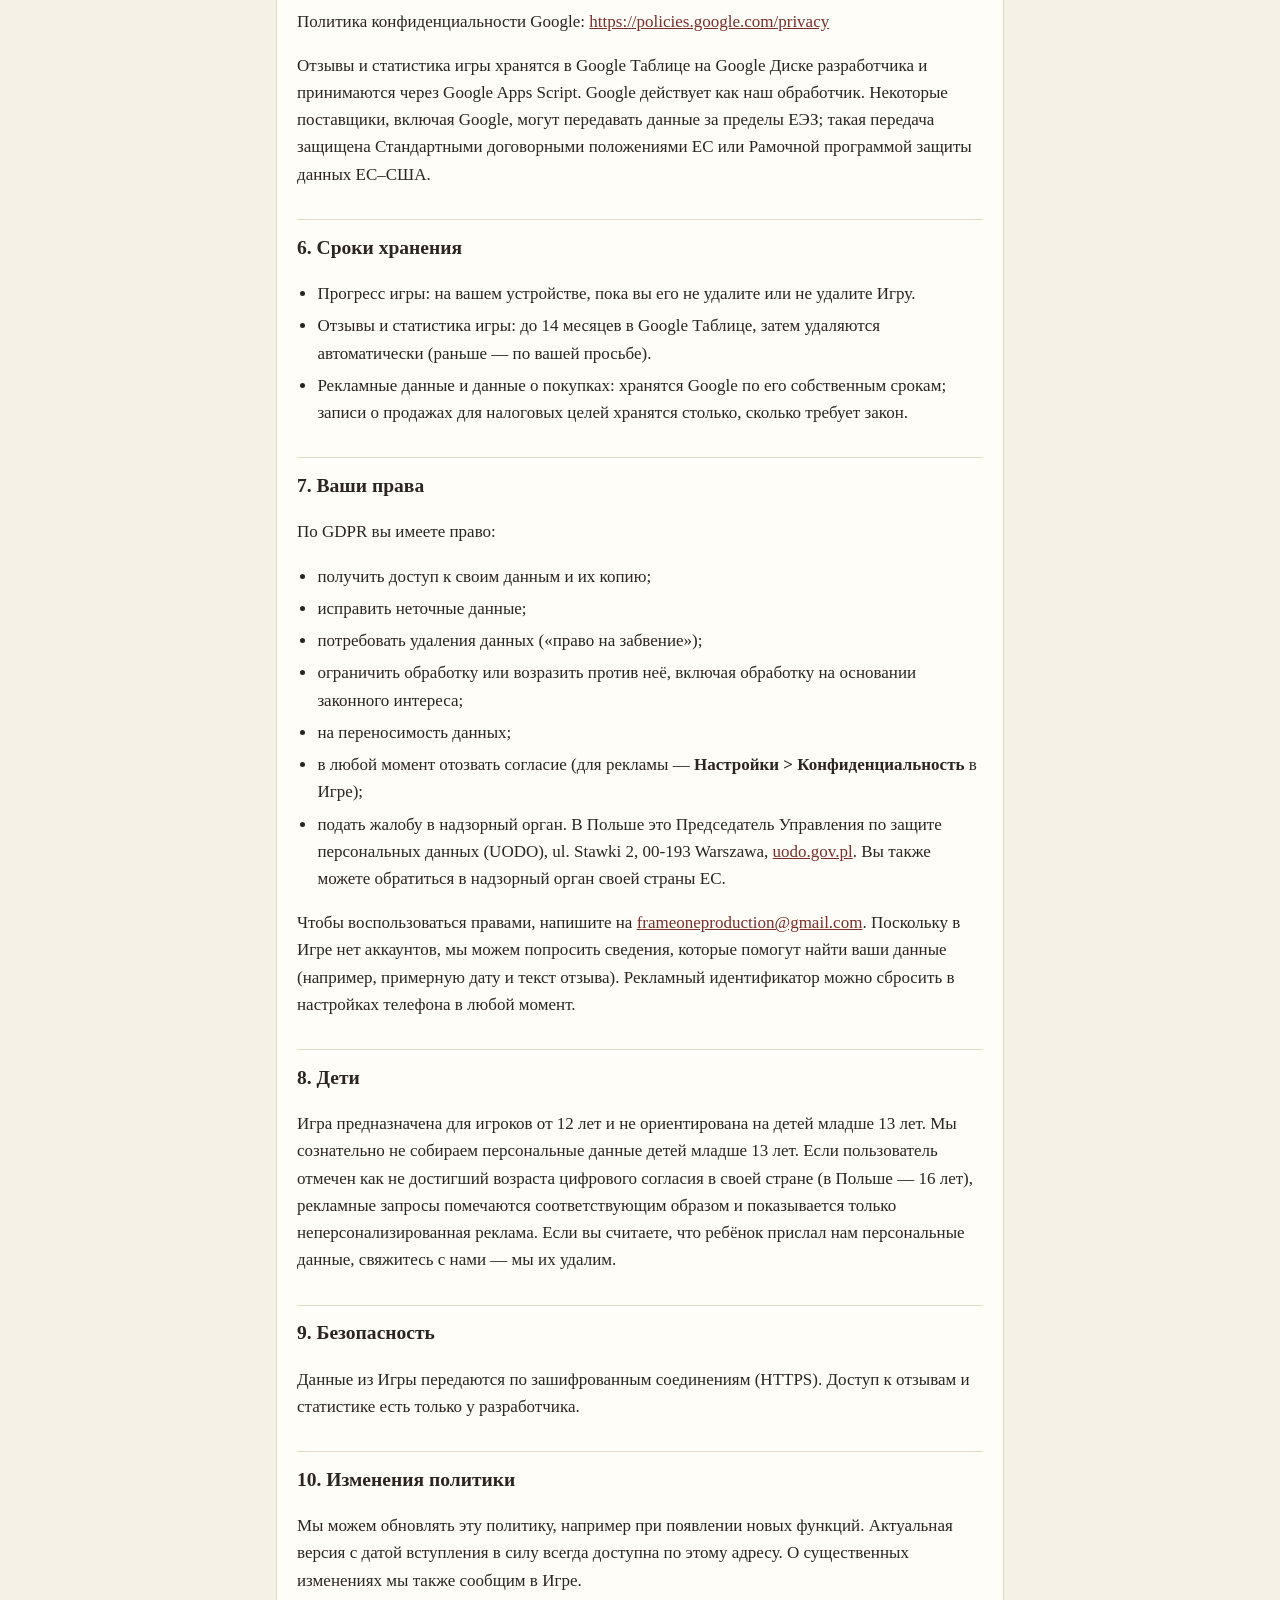
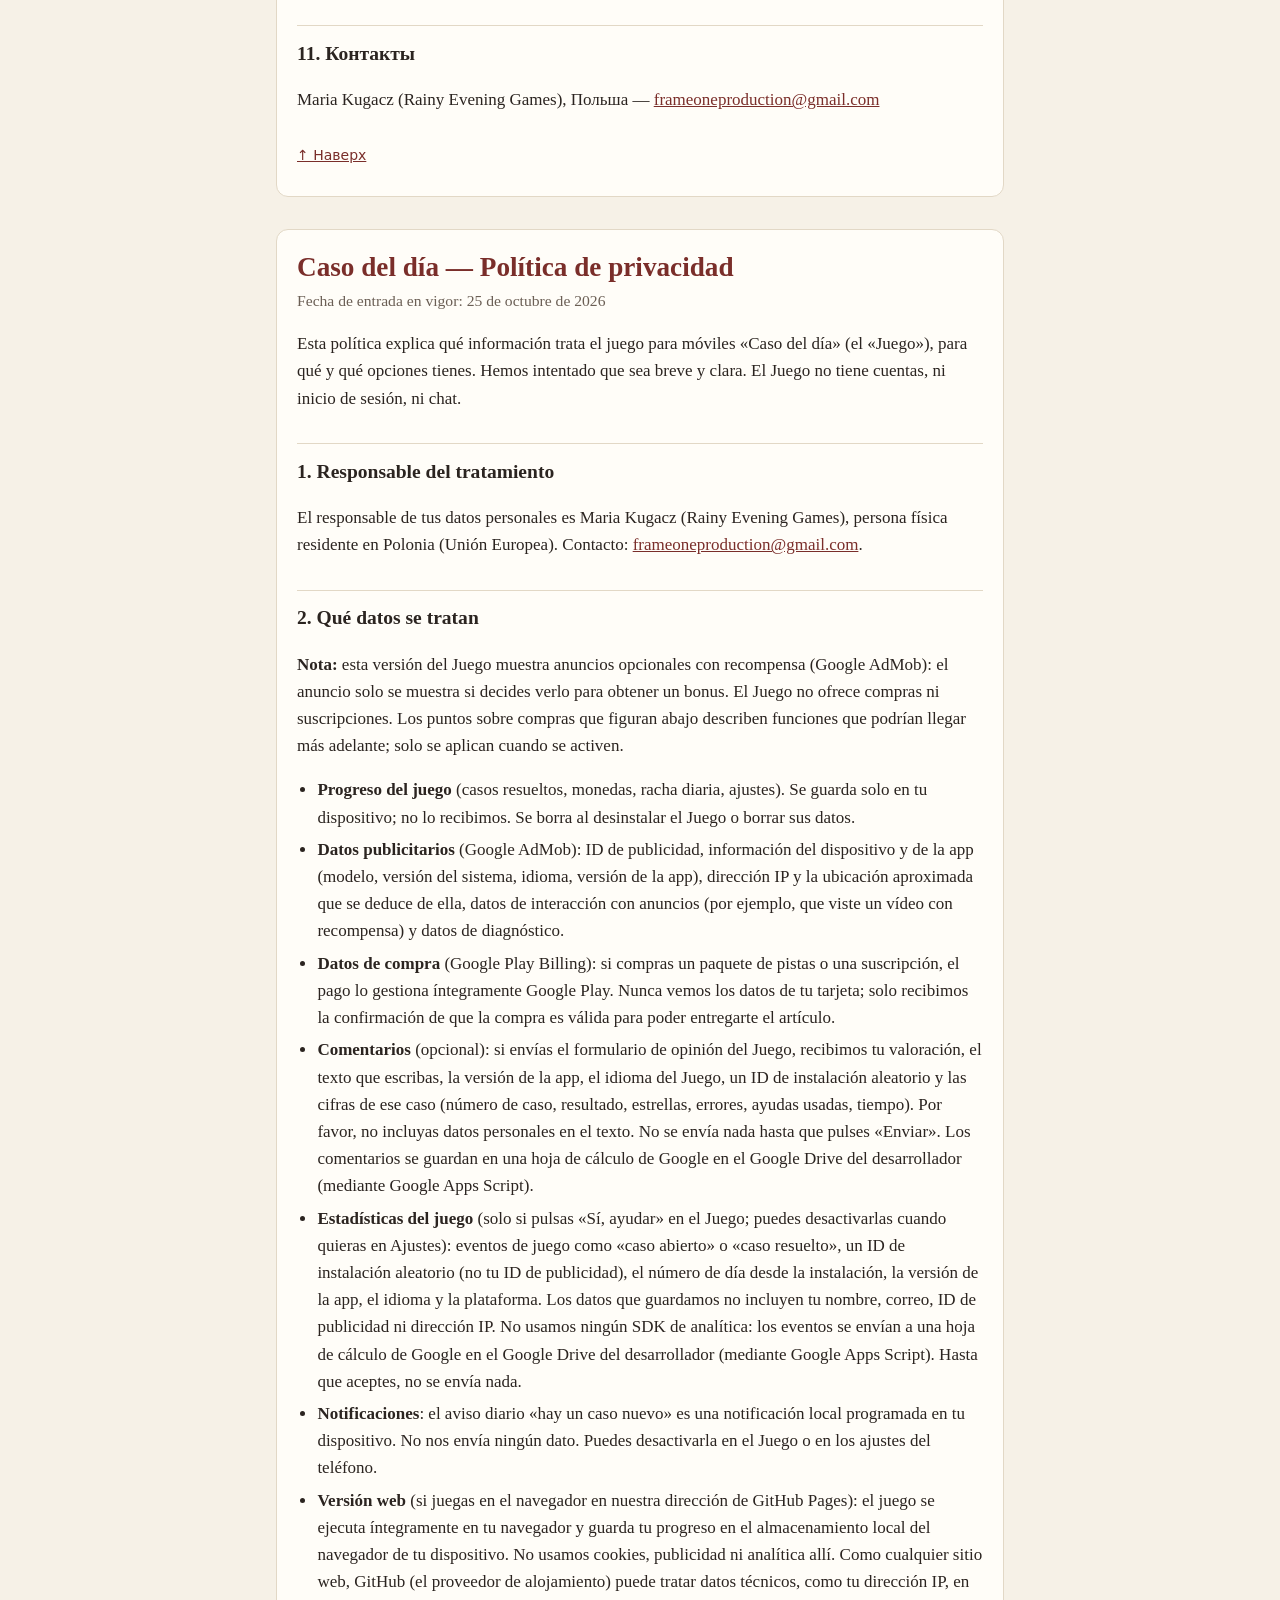
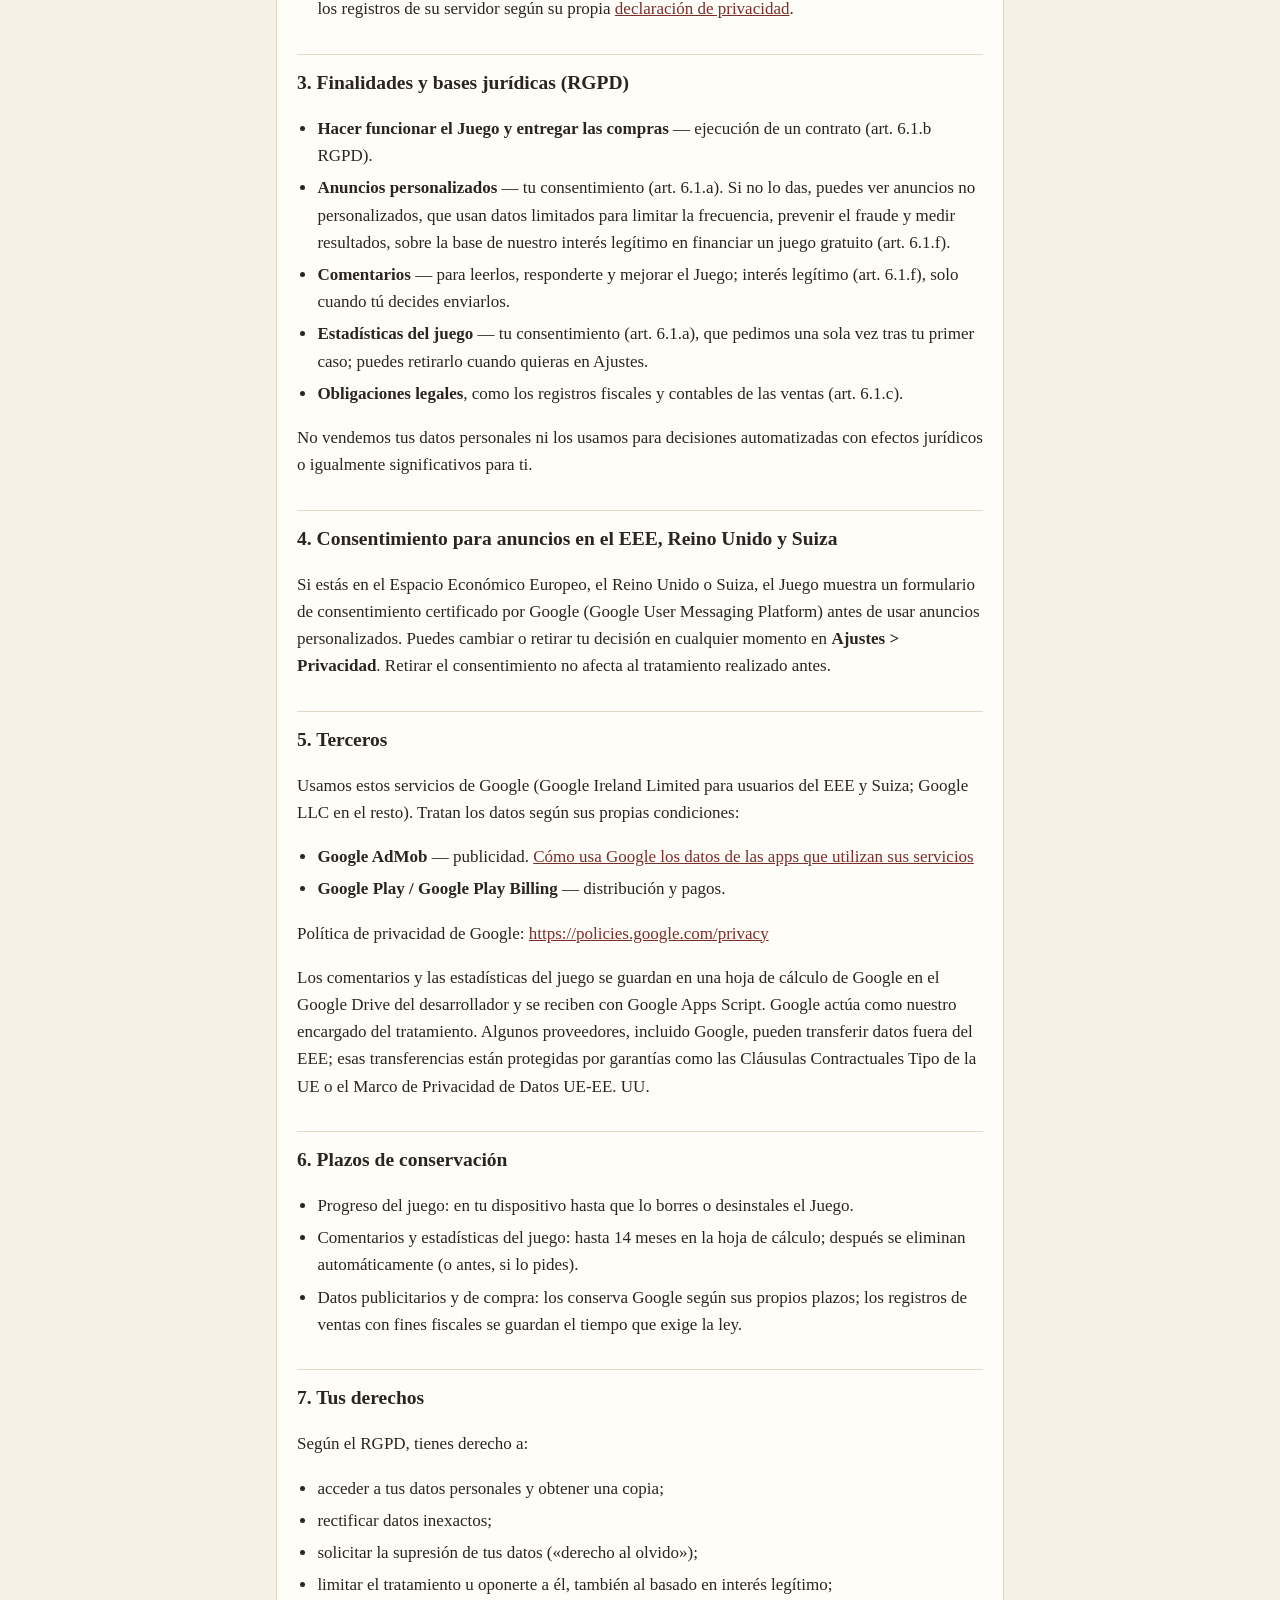
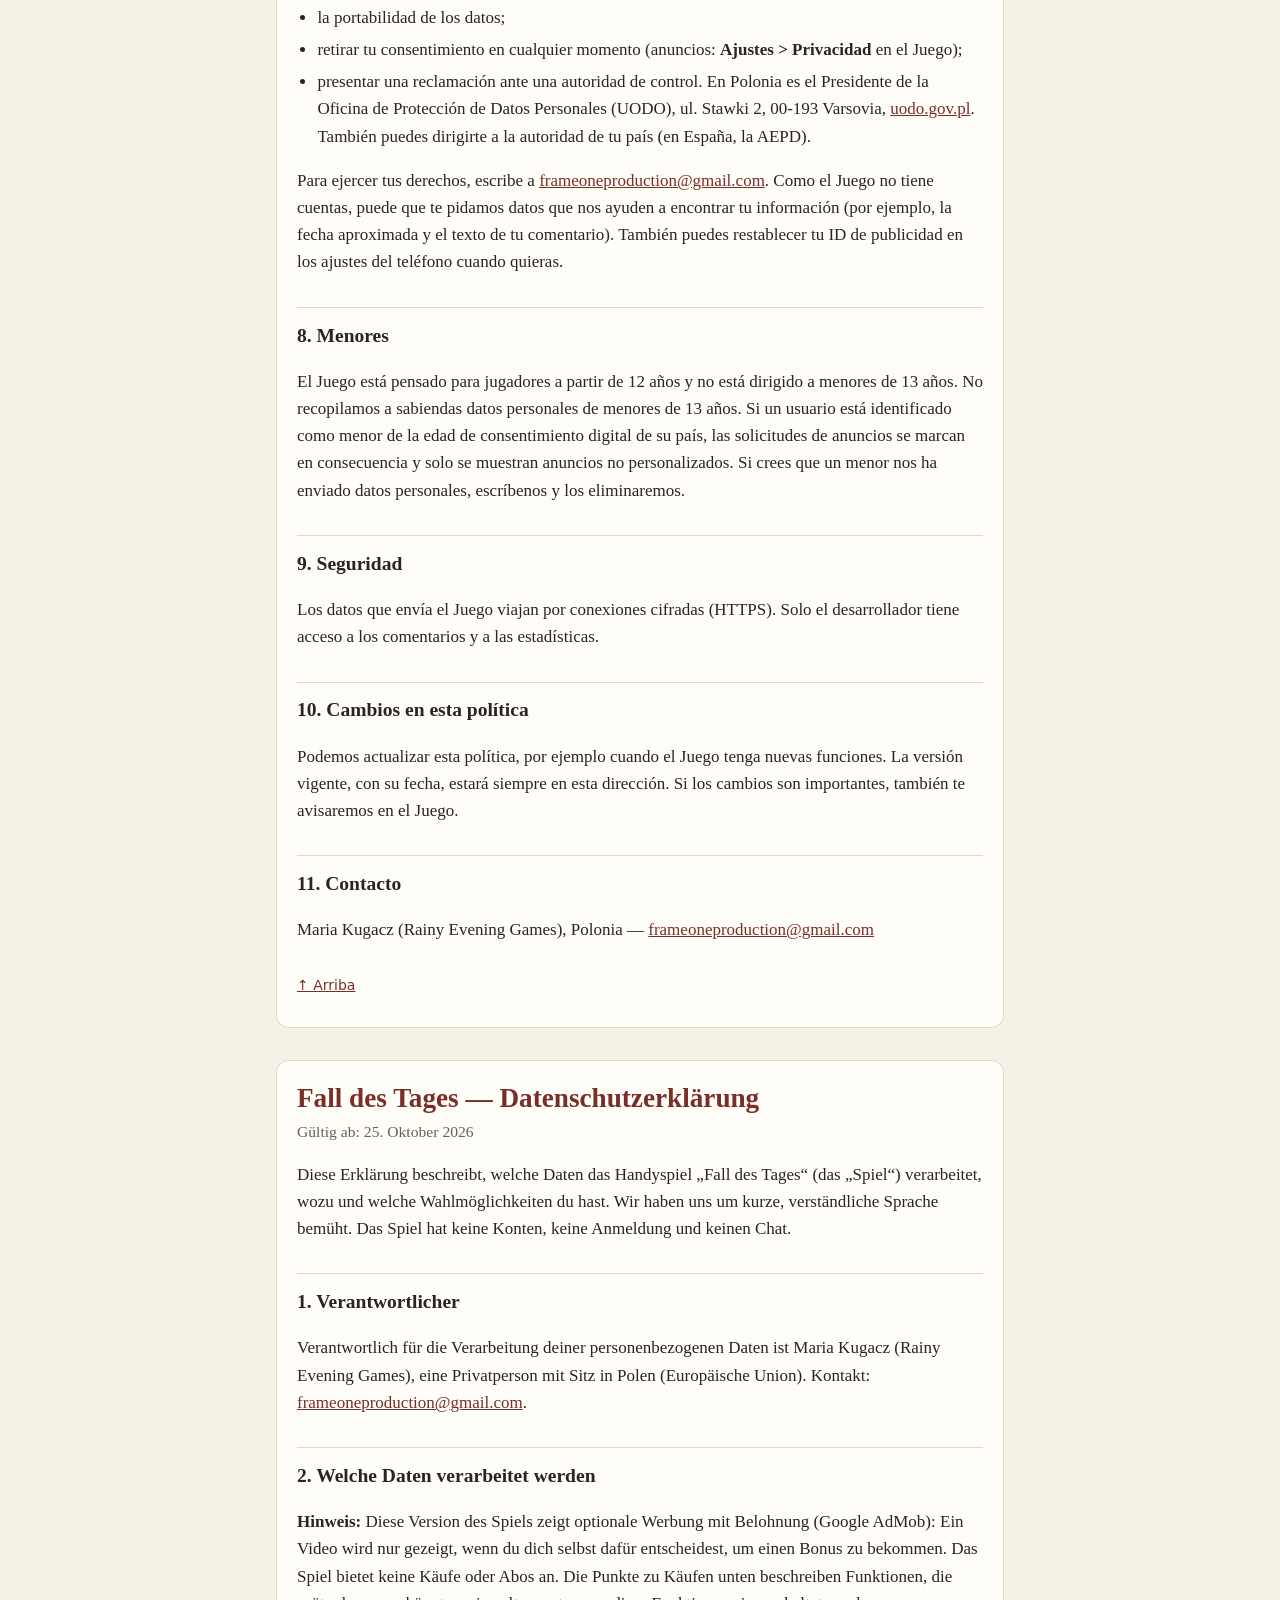
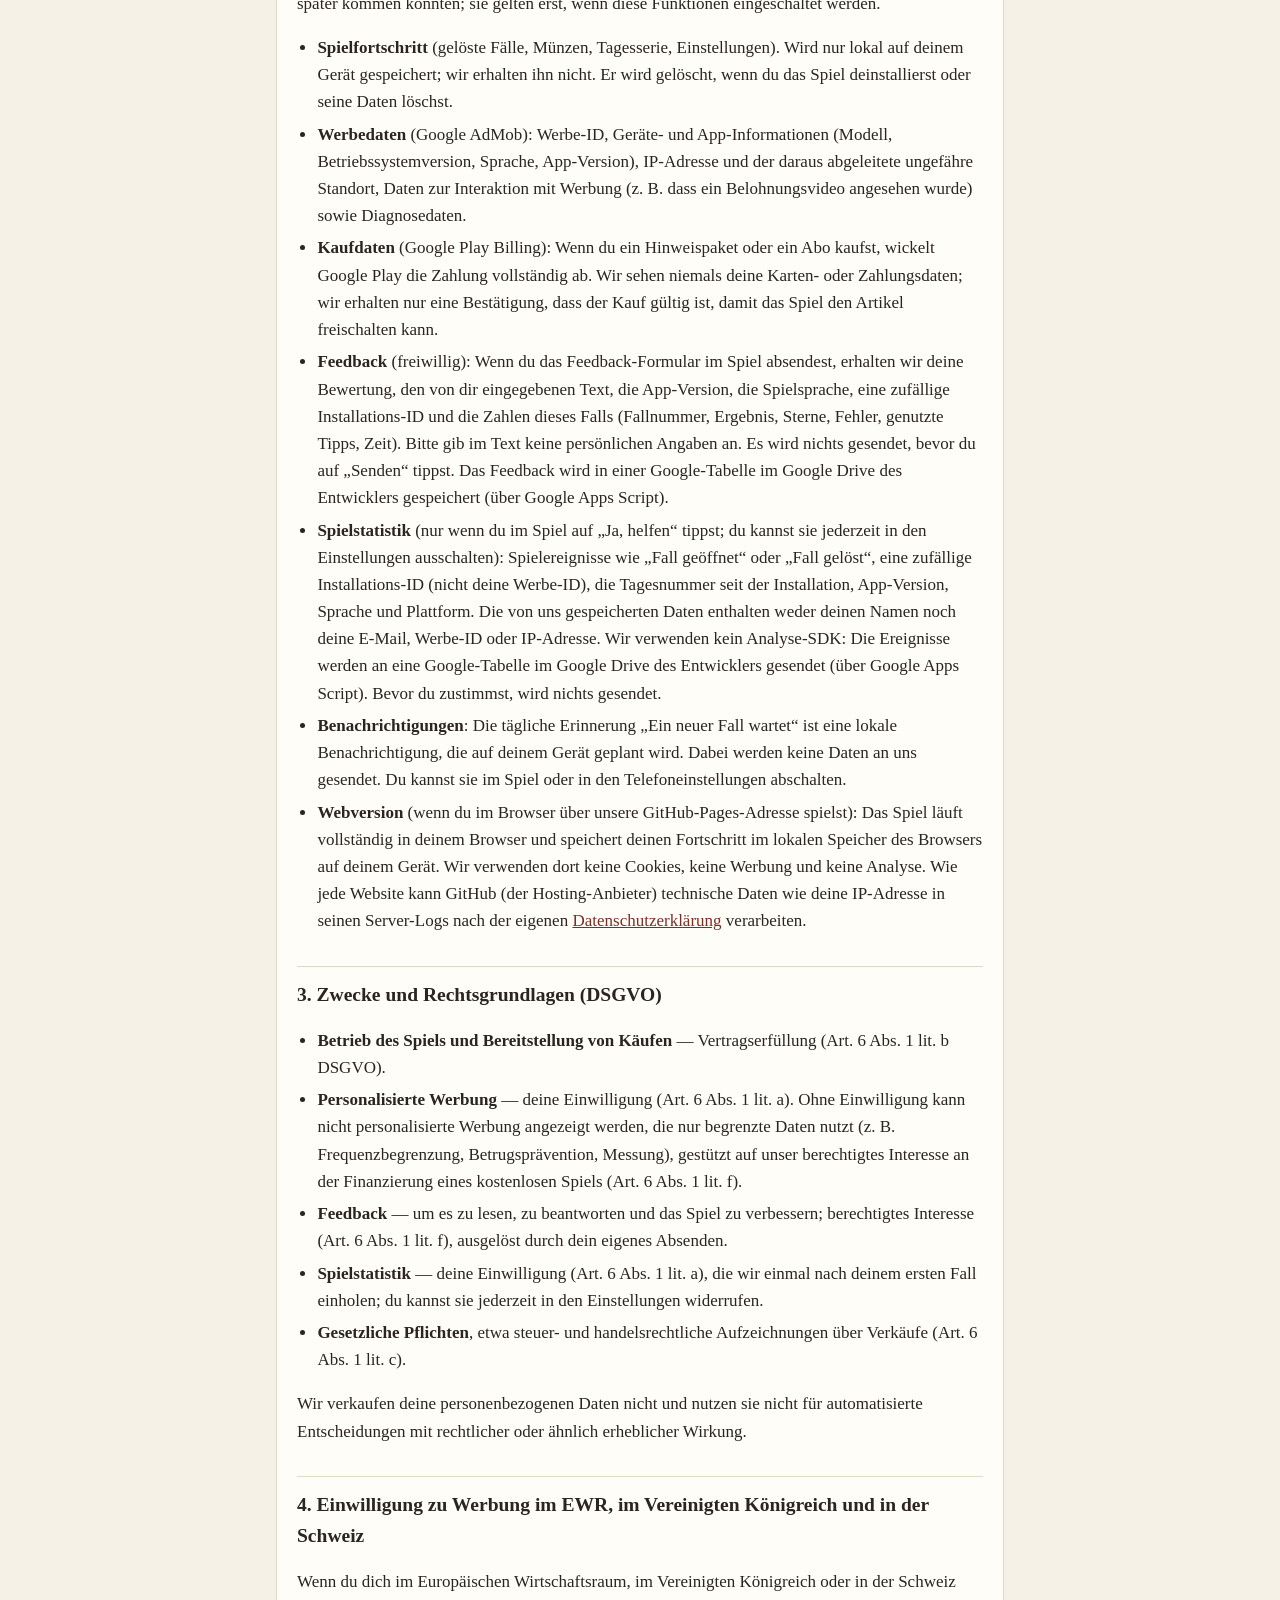
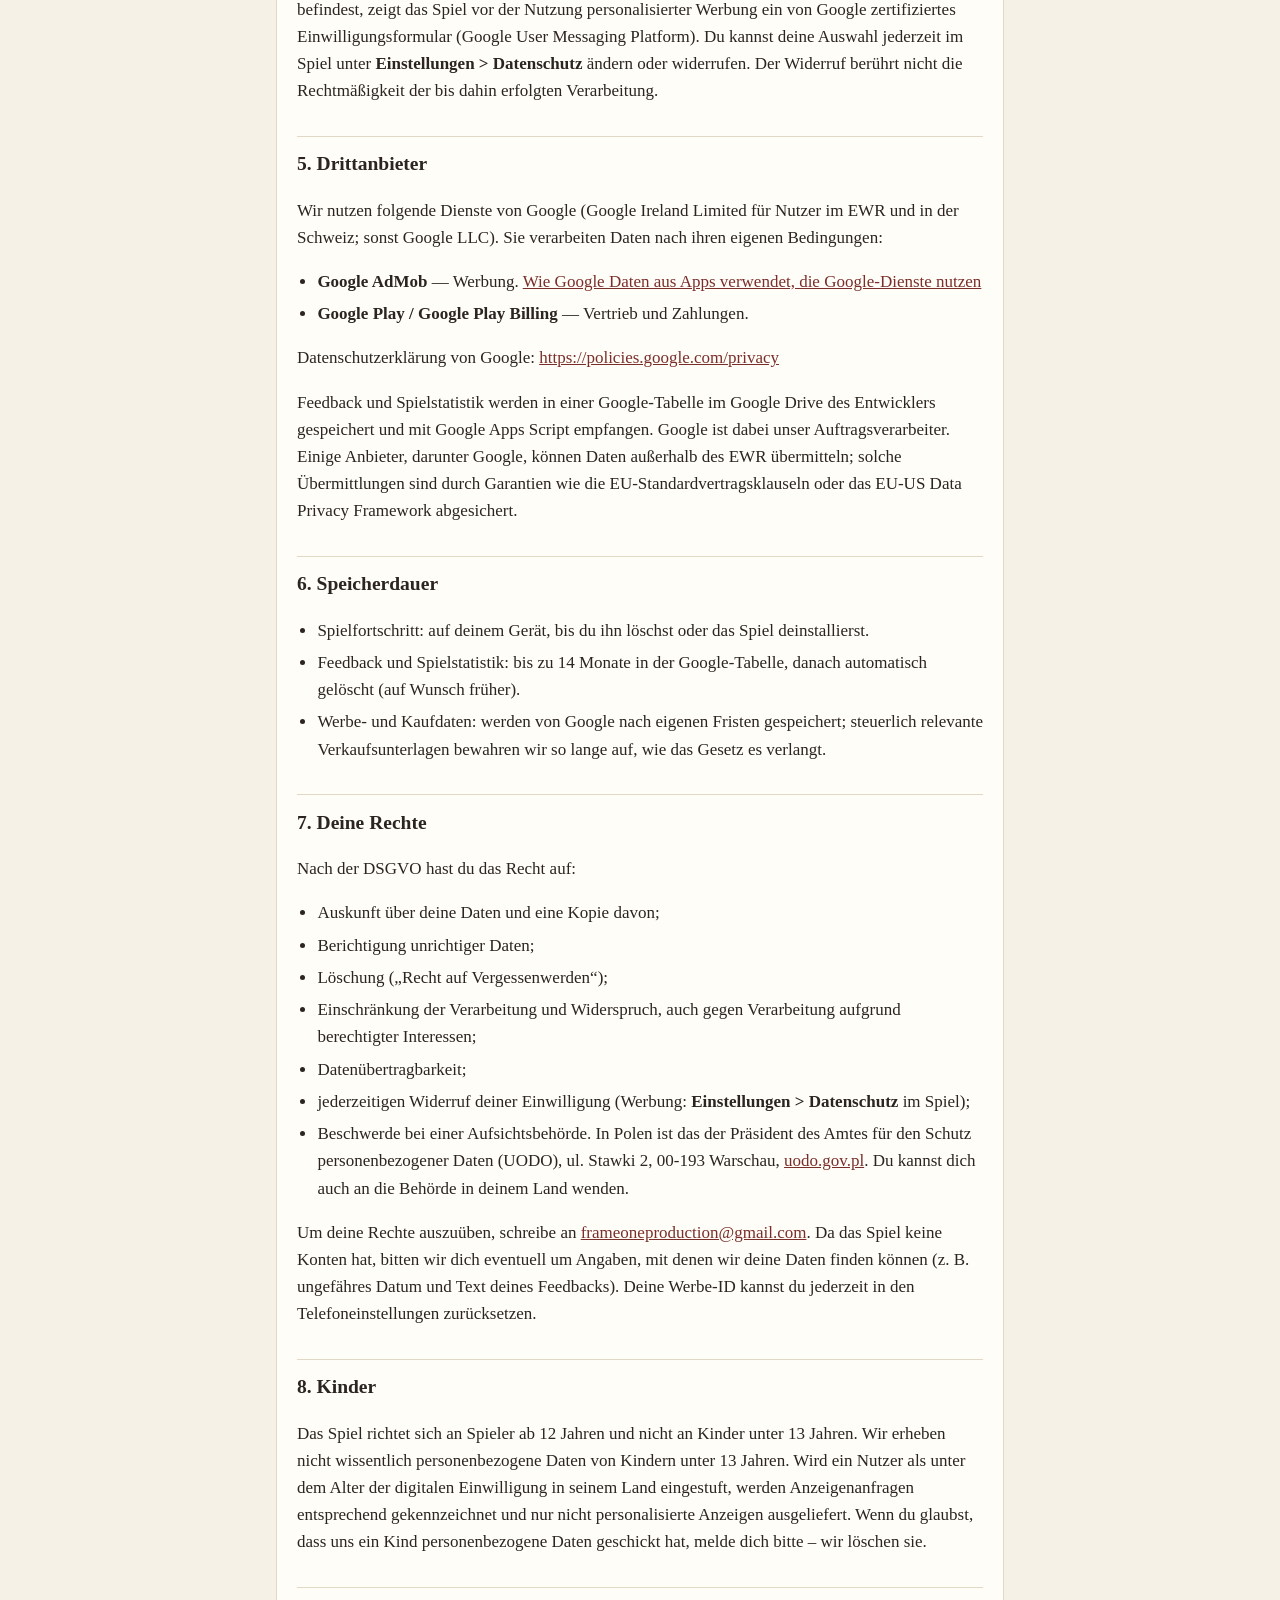
==== commit 44c4d62a: "Privacy policy for the store release with b8: optional rewarded ads (Google AdMob), no purchases (pr" ====
--- a/privacy-policy.html
+++ b/privacy-policy.html
@@ -61,7 +61,7 @@
 <p>The controller of your personal data is Maria Kugacz (Rainy Evening Games), a private individual based in Poland (European Union). Contact: <a href="mailto:frameoneproduction@gmail.com">frameoneproduction@gmail.com</a>.</p>
 
 <h2>2. What data is processed</h2>
-<p><strong>Note for version 0.5.0:</strong> this version of the Game shows no ads and offers no purchases or subscriptions. The items about advertising and purchases below describe features planned for later versions; they apply only after those features are turned on.</p>
+<p><strong>Note:</strong> this version of the Game shows optional rewarded ads (Google AdMob): an ad is shown only if you choose to watch it for a bonus. The Game offers no purchases or subscriptions. The items about purchases below describe features that may come later; they apply only after those features are turned on.</p>
 <ul>
   <li><strong>Game progress</strong> (solved cases, coins, daily streak, settings). Stored only locally on your device. We do not receive it. It is deleted when you uninstall the Game or clear its data.</li>
   <li><strong>Advertising data</strong> (Google AdMob): advertising ID, device and app information (model, OS version, language, app version), IP address and the approximate location derived from it, ad interaction data (e.g. that a rewarded video was watched), and diagnostic data.</li>
@@ -139,7 +139,7 @@
 <p>Контролёр ваших персональных данных — Maria Kugacz (Rainy Evening Games), частное лицо, проживающее в Польше (Европейский союз). Связь: <a href="mailto:frameoneproduction@gmail.com">frameoneproduction@gmail.com</a>.</p>
 
 <h2>2. Какие данные обрабатываются</h2>
-<p><strong>Примечание к версии 0.5.0:</strong> в этой версии Игры нет рекламы, покупок и подписок. Пункты о рекламе и покупках ниже описывают функции, запланированные для следующих версий; они действуют только после их включения.</p>
+<p><strong>Примечание:</strong> в этой версии Игры есть необязательная реклама с наградой (Google AdMob): ролик показывается только если вы сами решили его посмотреть ради бонуса. Покупок и подписок в Игре нет. Пункты о покупках ниже описывают функции, которые могут появиться позже; они действуют только после их включения.</p>
 <ul>
   <li><strong>Прогресс игры</strong> (раскрытые дела, монеты, серия дней, настройки). Хранится только на вашем устройстве, нам не передаётся. Удаляется при удалении Игры или очистке её данных.</li>
   <li><strong>Рекламные данные</strong> (Google AdMob): рекламный идентификатор, сведения об устройстве и приложении (модель, версия ОС, язык, версия приложения), IP-адрес и определяемое по нему примерное местоположение, данные о взаимодействии с рекламой (например, что видео с наградой было просмотрено), диагностические данные.</li>
@@ -217,7 +217,7 @@
 <p>El responsable de tus datos personales es Maria Kugacz (Rainy Evening Games), persona física residente en Polonia (Unión Europea). Contacto: <a href="mailto:frameoneproduction@gmail.com">frameoneproduction@gmail.com</a>.</p>
 
 <h2>2. Qué datos se tratan</h2>
-<p><strong>Nota para la versión 0.5.0:</strong> esta versión del Juego no muestra anuncios ni ofrece compras ni suscripciones. Los puntos sobre publicidad y compras que figuran abajo describen funciones previstas para versiones posteriores; solo se aplican cuando se activen.</p>
+<p><strong>Nota:</strong> esta versión del Juego muestra anuncios opcionales con recompensa (Google AdMob): el anuncio solo se muestra si decides verlo para obtener un bonus. El Juego no ofrece compras ni suscripciones. Los puntos sobre compras que figuran abajo describen funciones que podrían llegar más adelante; solo se aplican cuando se activen.</p>
 <ul>
   <li><strong>Progreso del juego</strong> (casos resueltos, monedas, racha diaria, ajustes). Se guarda solo en tu dispositivo; no lo recibimos. Se borra al desinstalar el Juego o borrar sus datos.</li>
   <li><strong>Datos publicitarios</strong> (Google AdMob): ID de publicidad, información del dispositivo y de la app (modelo, versión del sistema, idioma, versión de la app), dirección IP y la ubicación aproximada que se deduce de ella, datos de interacción con anuncios (por ejemplo, que viste un vídeo con recompensa) y datos de diagnóstico.</li>
@@ -295,7 +295,7 @@
 <p>Verantwortlich für die Verarbeitung deiner personenbezogenen Daten ist Maria Kugacz (Rainy Evening Games), eine Privatperson mit Sitz in Polen (Europäische Union). Kontakt: <a href="mailto:frameoneproduction@gmail.com">frameoneproduction@gmail.com</a>.</p>
 
 <h2>2. Welche Daten verarbeitet werden</h2>
-<p><strong>Hinweis zur Version 0.5.0:</strong> Diese Version des Spiels zeigt keine Werbung und bietet keine Käufe oder Abos an. Die Punkte zu Werbung und Käufen unten beschreiben Funktionen, die für spätere Versionen geplant sind; sie gelten erst, wenn diese Funktionen eingeschaltet werden.</p>
+<p><strong>Hinweis:</strong> Diese Version des Spiels zeigt optionale Werbung mit Belohnung (Google AdMob): Ein Video wird nur gezeigt, wenn du dich selbst dafür entscheidest, um einen Bonus zu bekommen. Das Spiel bietet keine Käufe oder Abos an. Die Punkte zu Käufen unten beschreiben Funktionen, die später kommen könnten; sie gelten erst, wenn diese Funktionen eingeschaltet werden.</p>
 <ul>
   <li><strong>Spielfortschritt</strong> (gelöste Fälle, Münzen, Tagesserie, Einstellungen). Wird nur lokal auf deinem Gerät gespeichert; wir erhalten ihn nicht. Er wird gelöscht, wenn du das Spiel deinstallierst oder seine Daten löschst.</li>
   <li><strong>Werbedaten</strong> (Google AdMob): Werbe-ID, Geräte- und App-Informationen (Modell, Betriebssystemversion, Sprache, App-Version), IP-Adresse und der daraus abgeleitete ungefähre Standort, Daten zur Interaktion mit Werbung (z. B. dass ein Belohnungsvideo angesehen wurde) sowie Diagnosedaten.</li>
@@ -373,7 +373,7 @@
 <p>Administratorem Twoich danych osobowych jest Maria Kugacz (Rainy Evening Games), osoba fizyczna mieszkająca w Polsce (Unia Europejska). Kontakt: <a href="mailto:frameoneproduction@gmail.com">frameoneproduction@gmail.com</a>.</p>
 
 <h2>2. Jakie dane są przetwarzane</h2>
-<p><strong>Uwaga do wersji 0.5.0:</strong> ta wersja Gry nie wyświetla reklam i nie oferuje zakupów ani subskrypcji. Punkty o reklamach i zakupach poniżej opisują funkcje planowane w kolejnych wersjach; obowiązują dopiero po ich włączeniu.</p>
+<p><strong>Uwaga:</strong> ta wersja Gry pokazuje opcjonalne reklamy z nagrodą (Google AdMob): reklama wyświetla się tylko wtedy, gdy sam zdecydujesz się ją obejrzeć dla bonusu. Gra nie oferuje zakupów ani subskrypcji. Punkty o zakupach poniżej opisują funkcje, które mogą pojawić się później; obowiązują dopiero po ich włączeniu.</p>
 <ul>
   <li><strong>Postępy w grze</strong> (rozwiązane sprawy, monety, seria dni, ustawienia). Przechowywane wyłącznie na Twoim urządzeniu; nie otrzymujemy ich. Są usuwane po odinstalowaniu Gry lub wyczyszczeniu jej danych.</li>
   <li><strong>Dane reklamowe</strong> (Google AdMob): identyfikator reklamowy, informacje o urządzeniu i aplikacji (model, wersja systemu, język, wersja aplikacji), adres IP i ustalana na jego podstawie przybliżona lokalizacja, dane o interakcjach z reklamami (np. obejrzenie filmu z nagrodą) oraz dane diagnostyczne.</li>
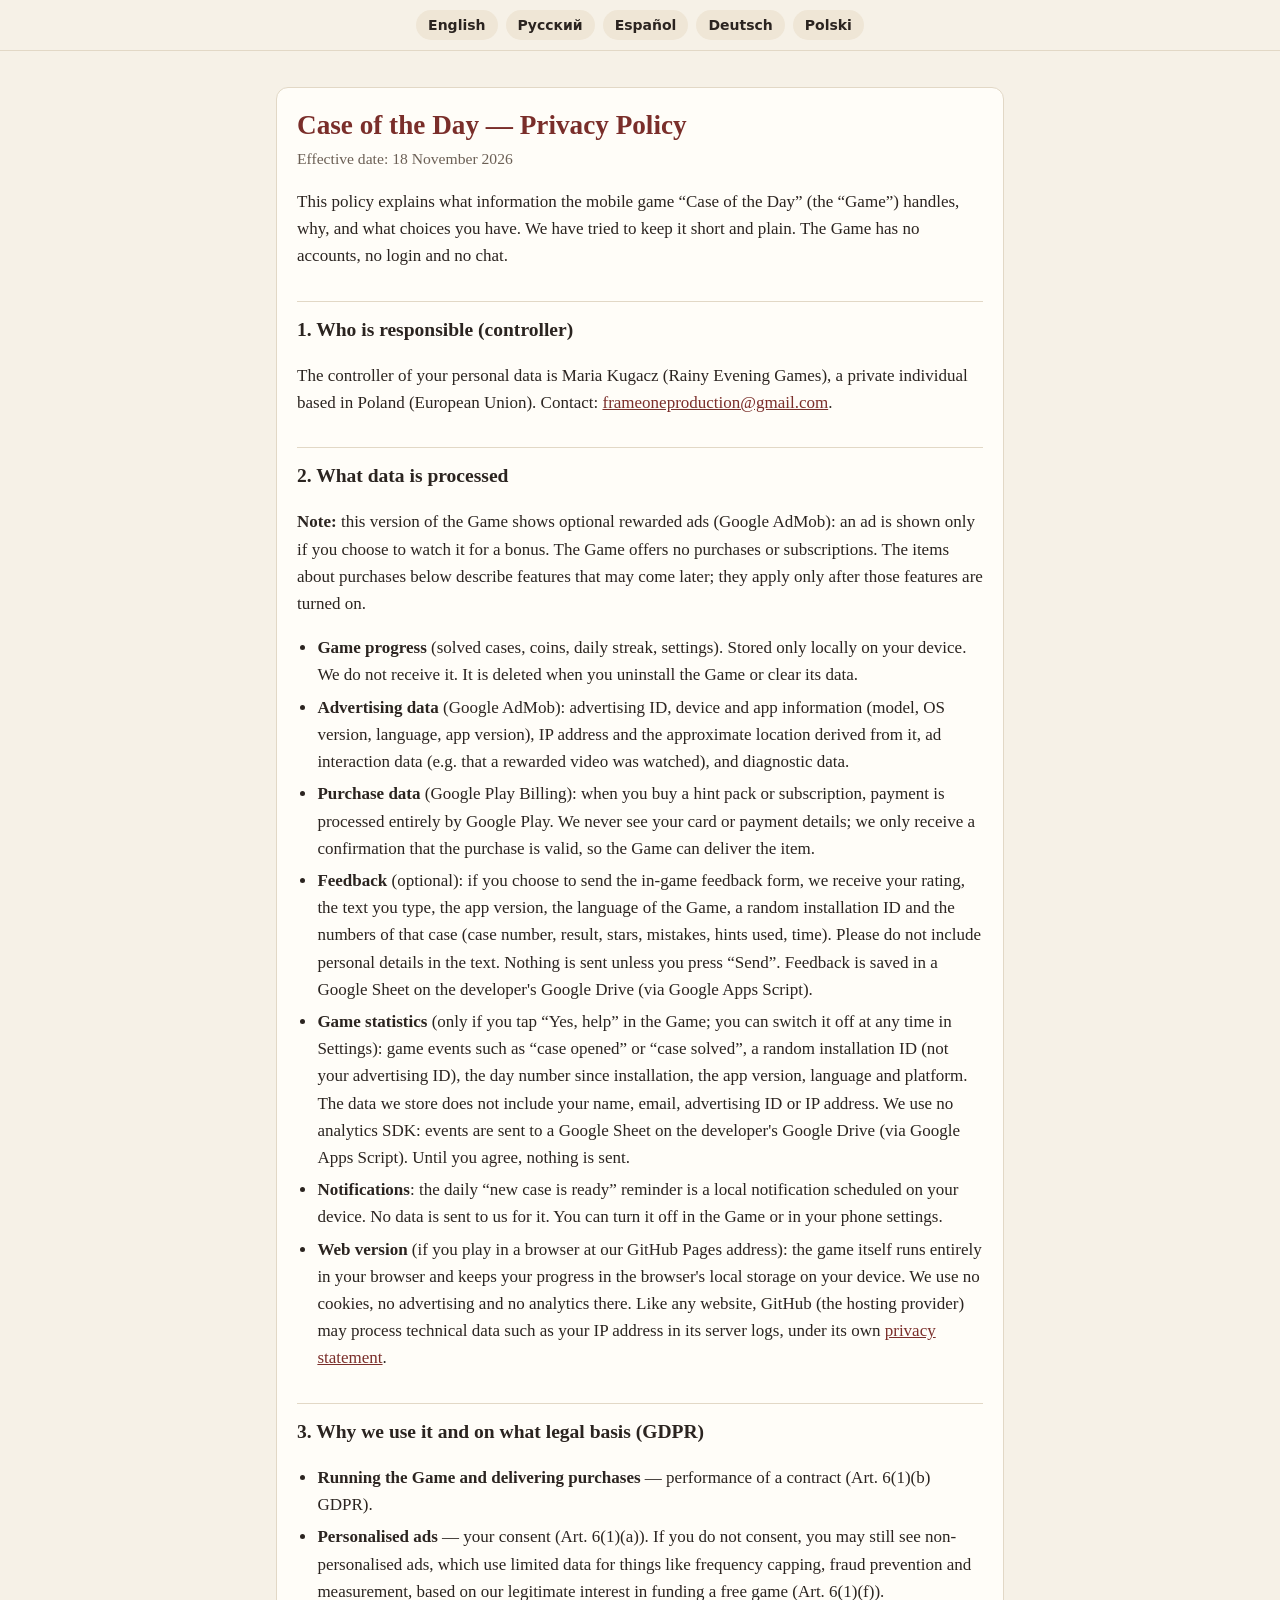
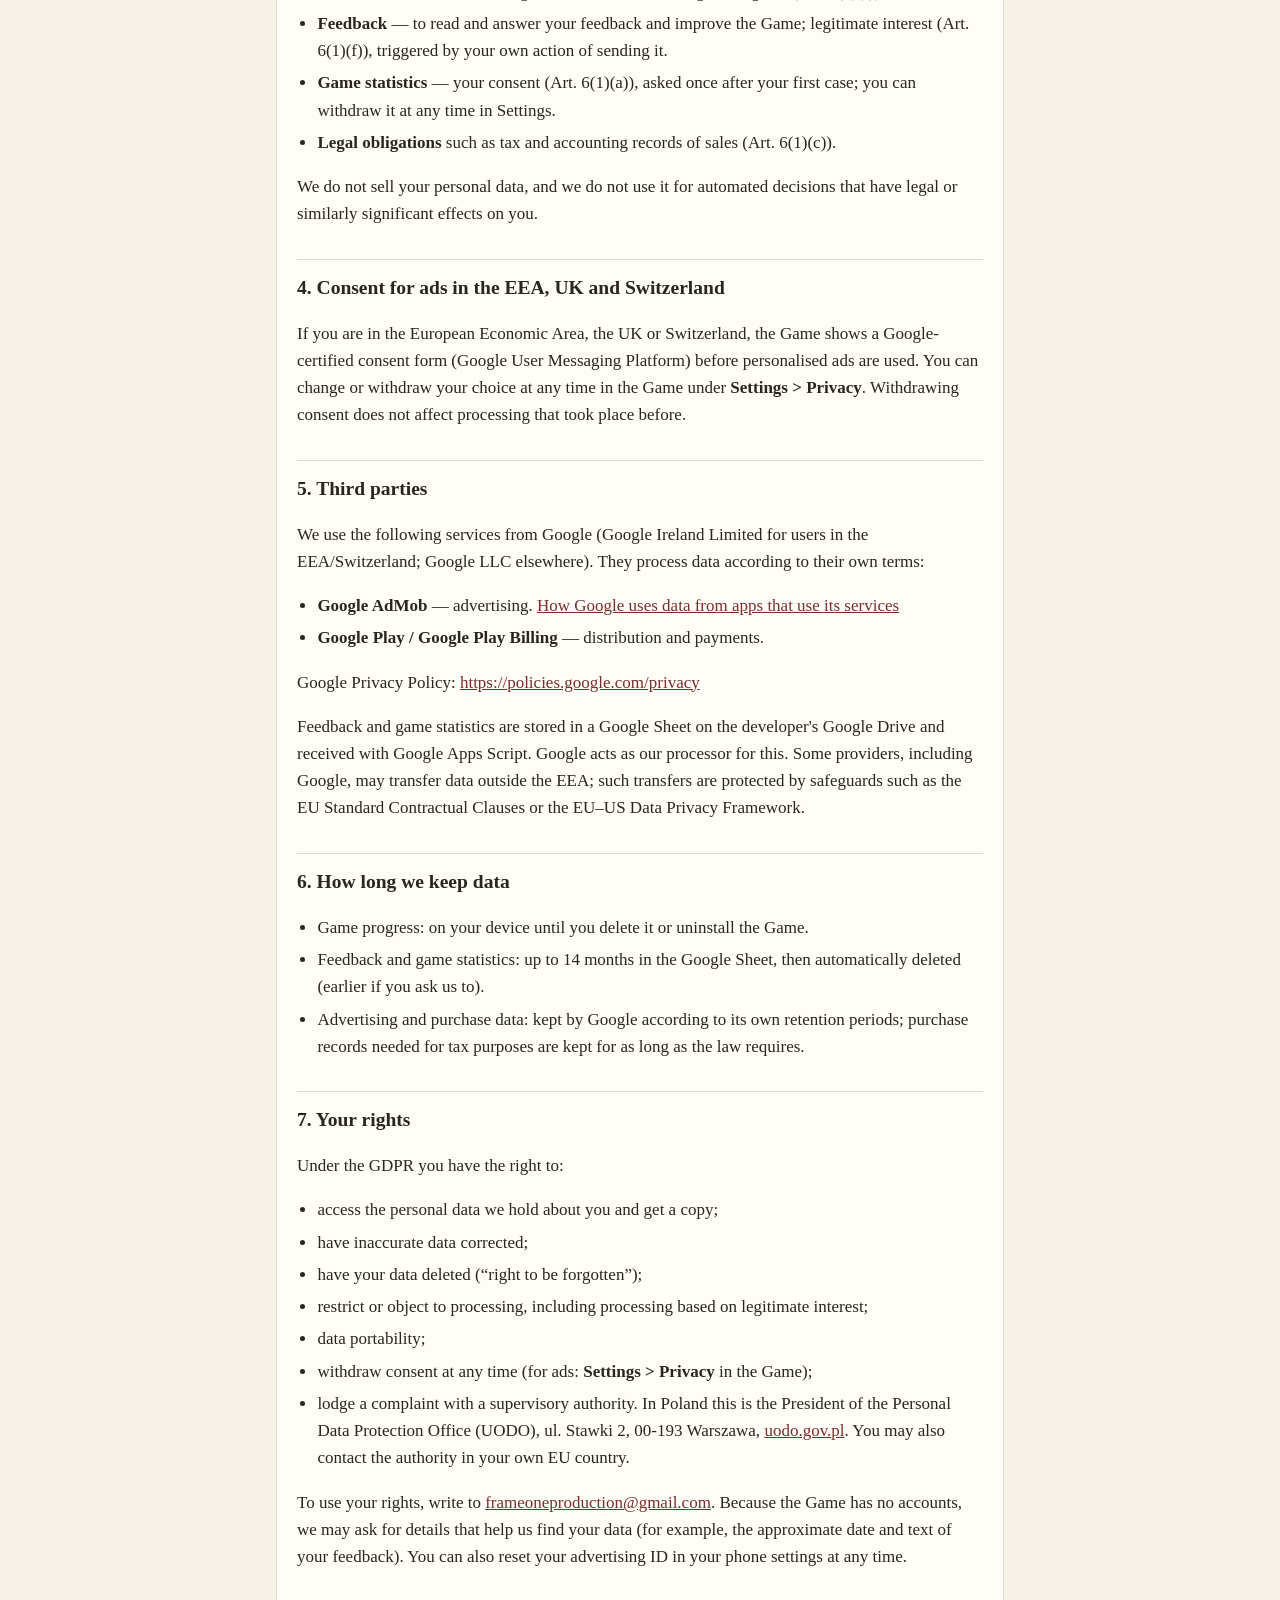
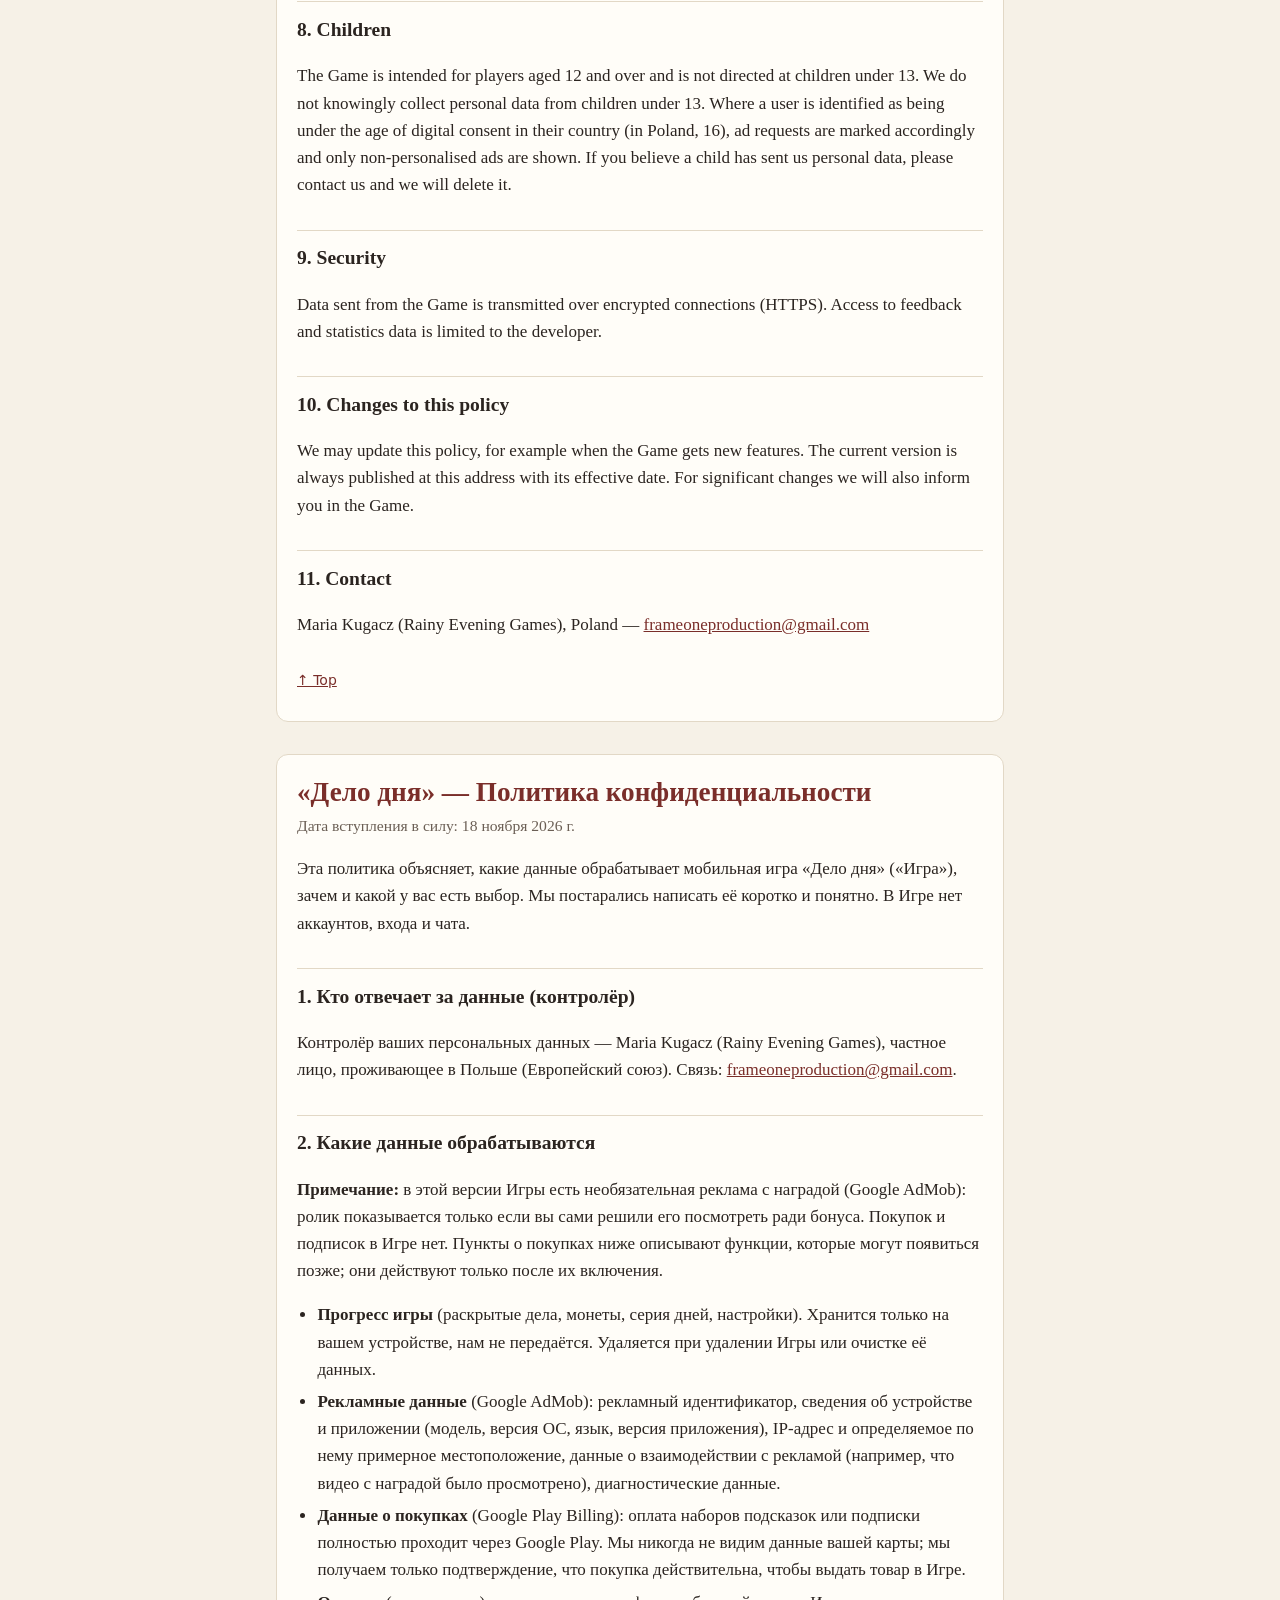
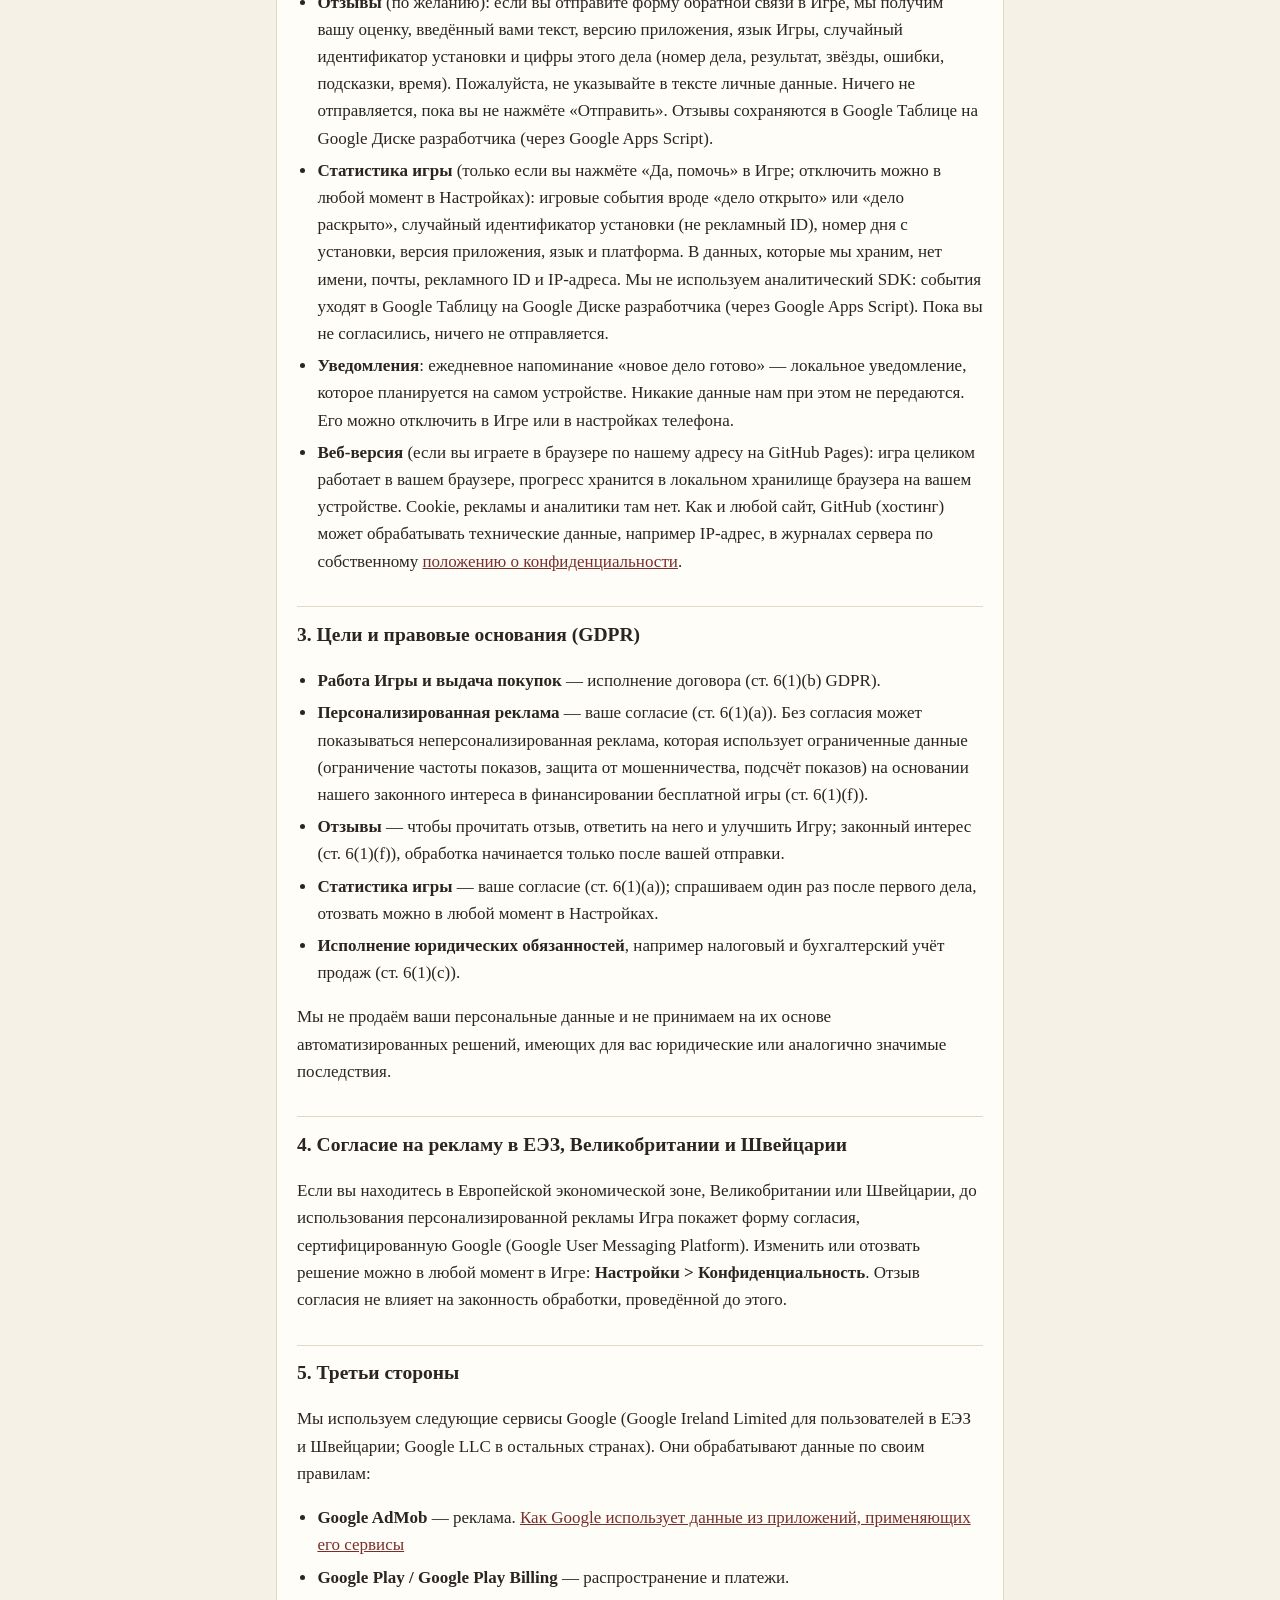
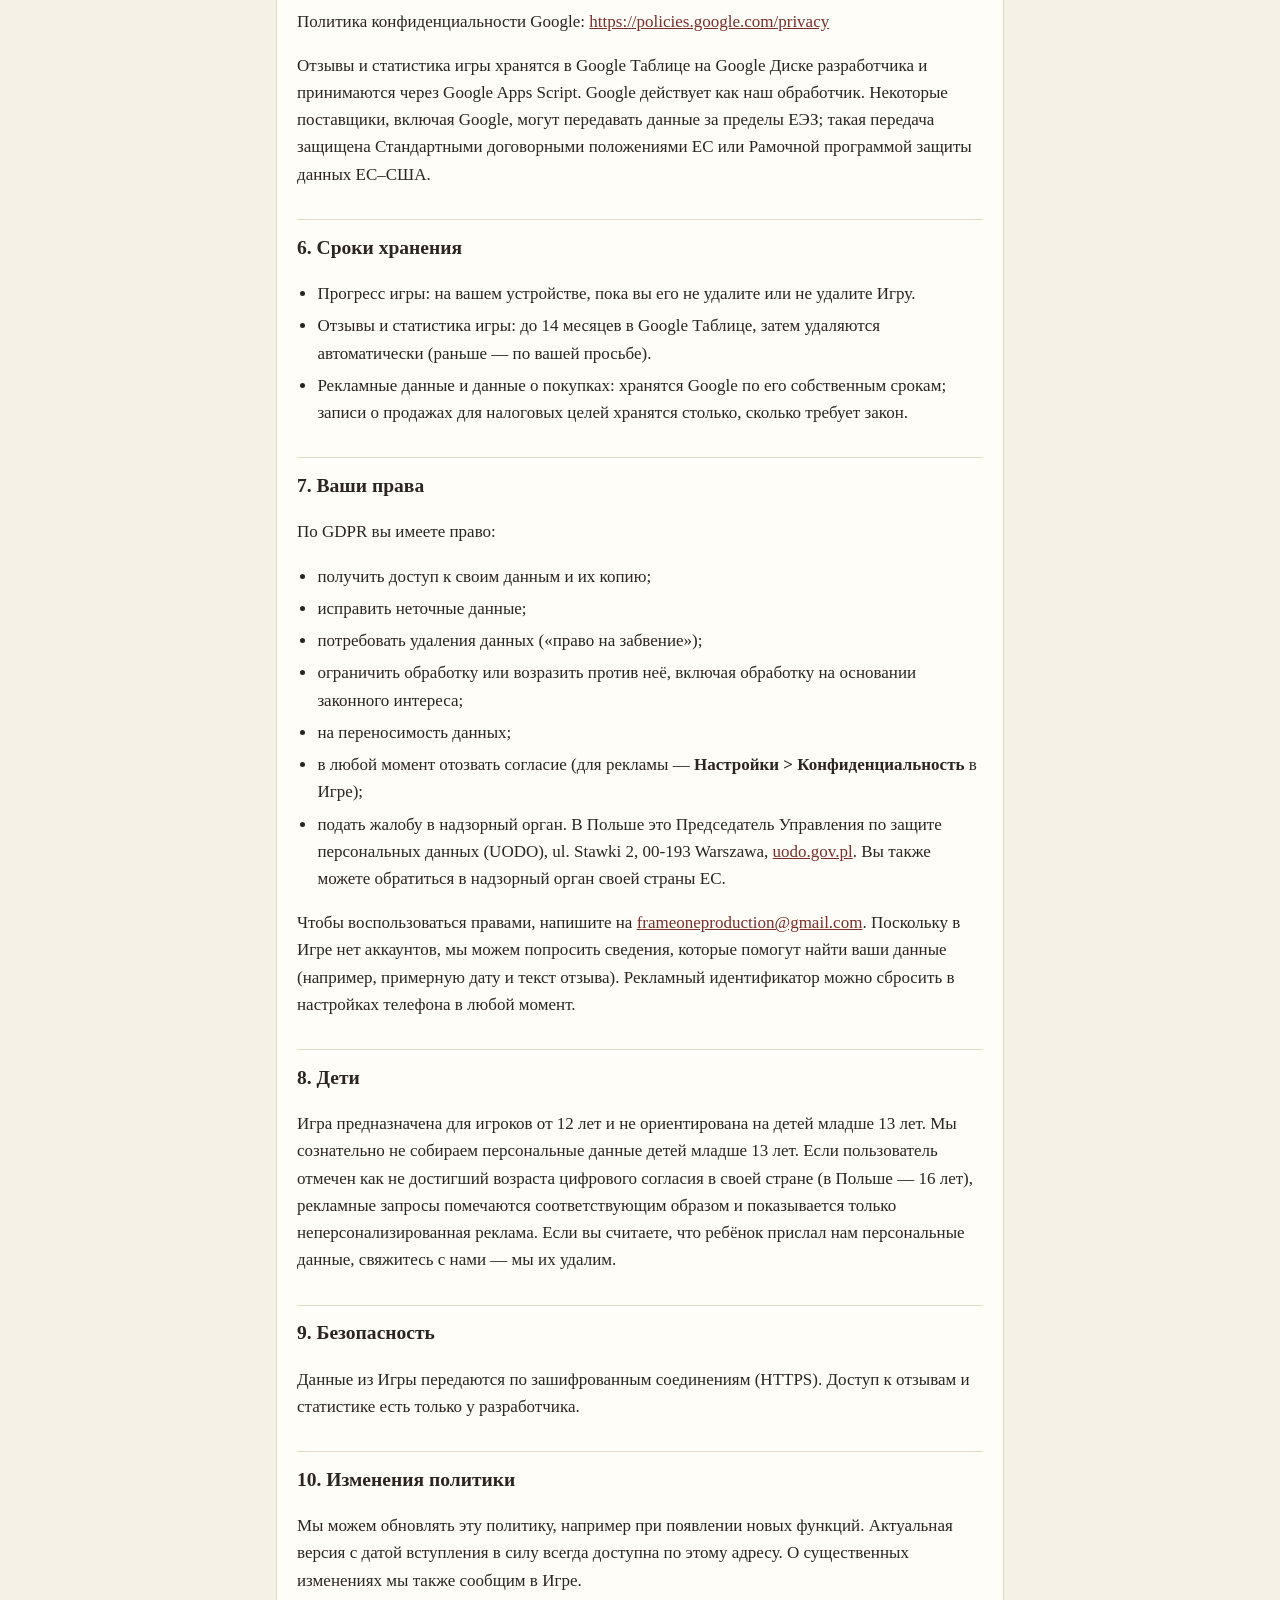
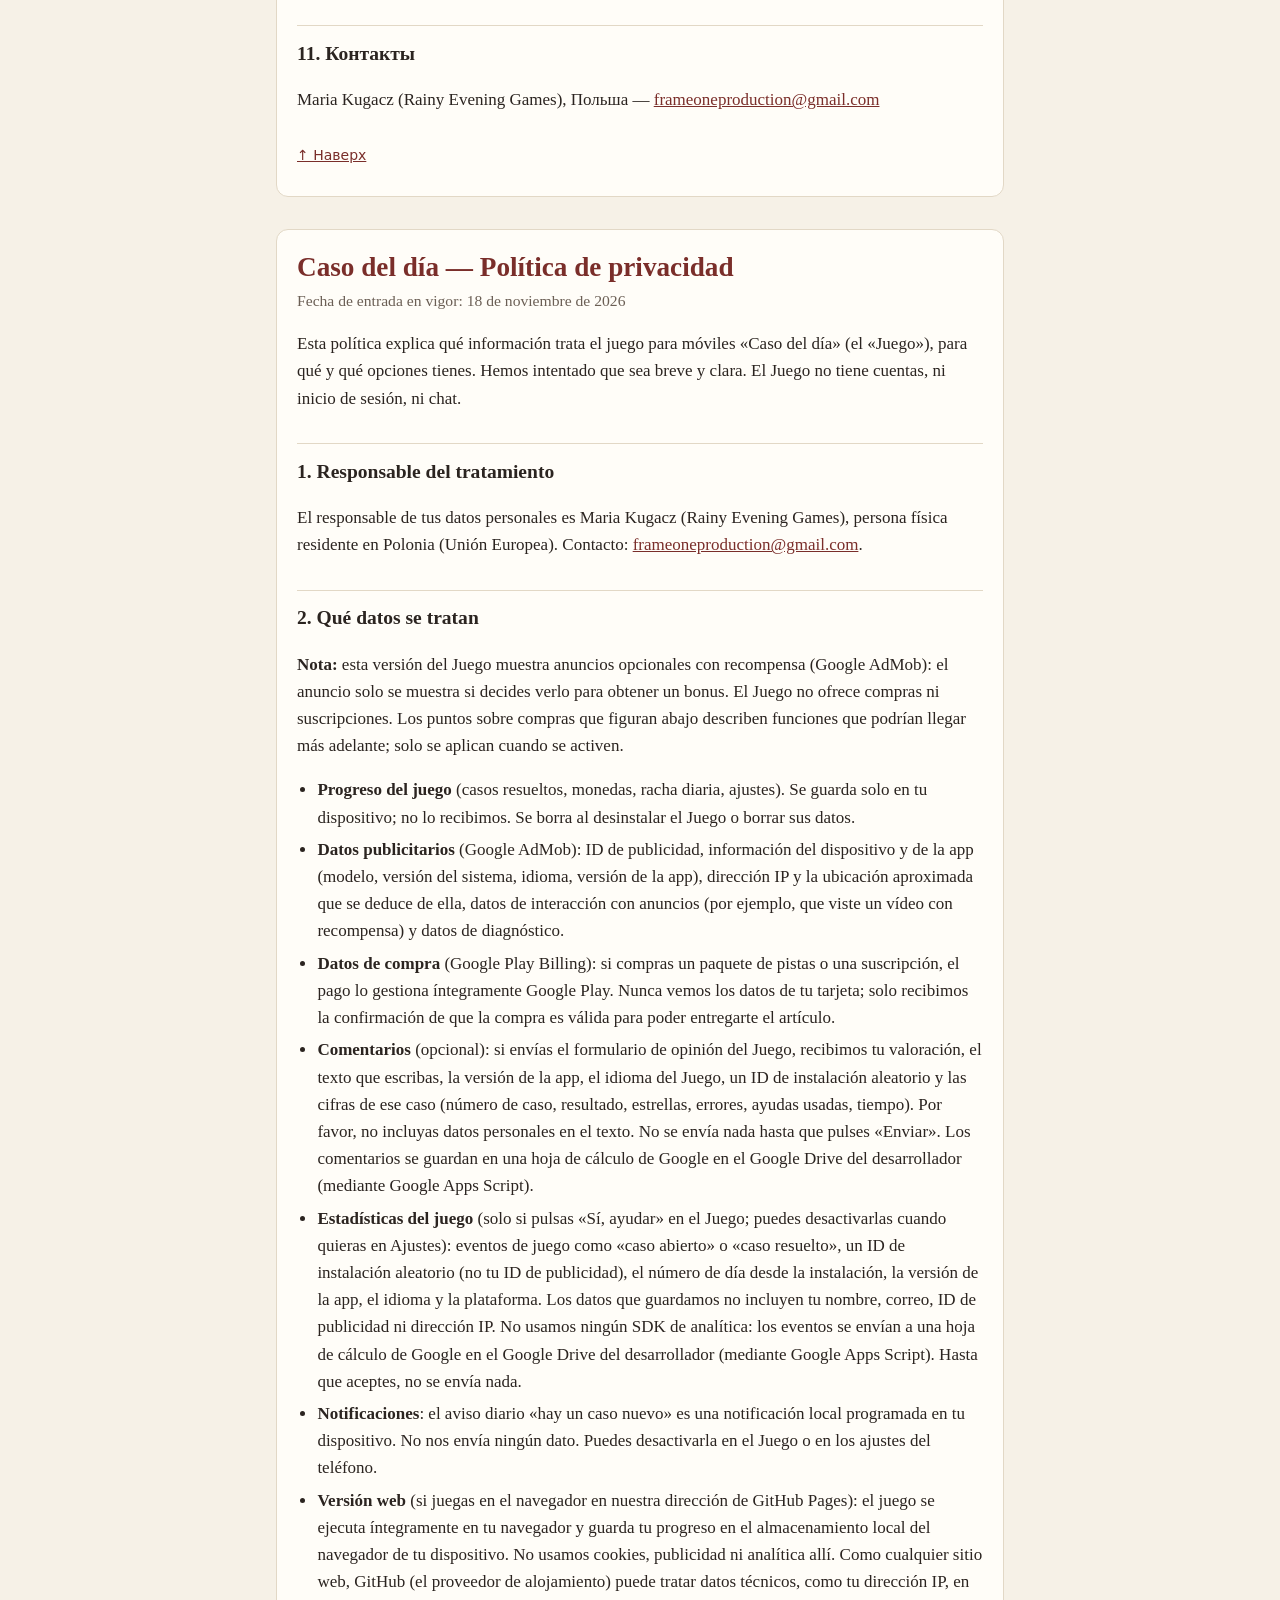
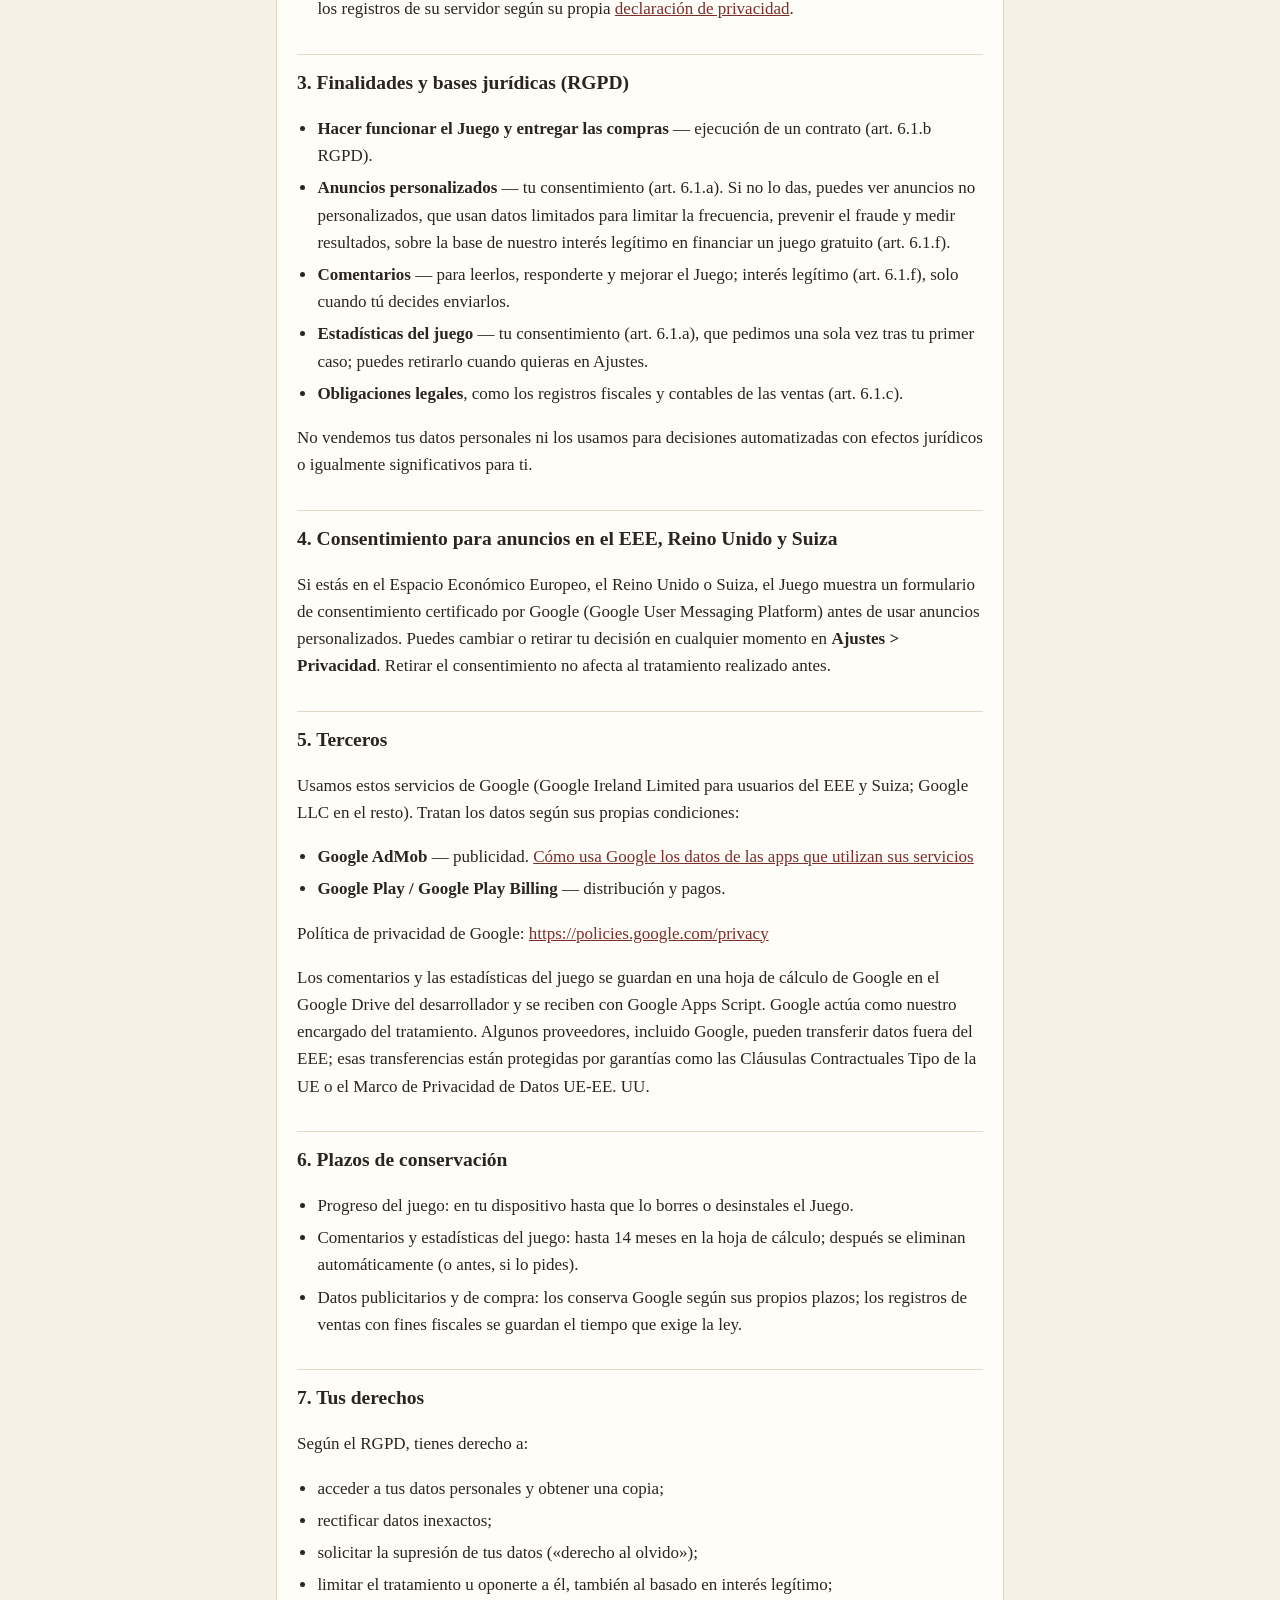
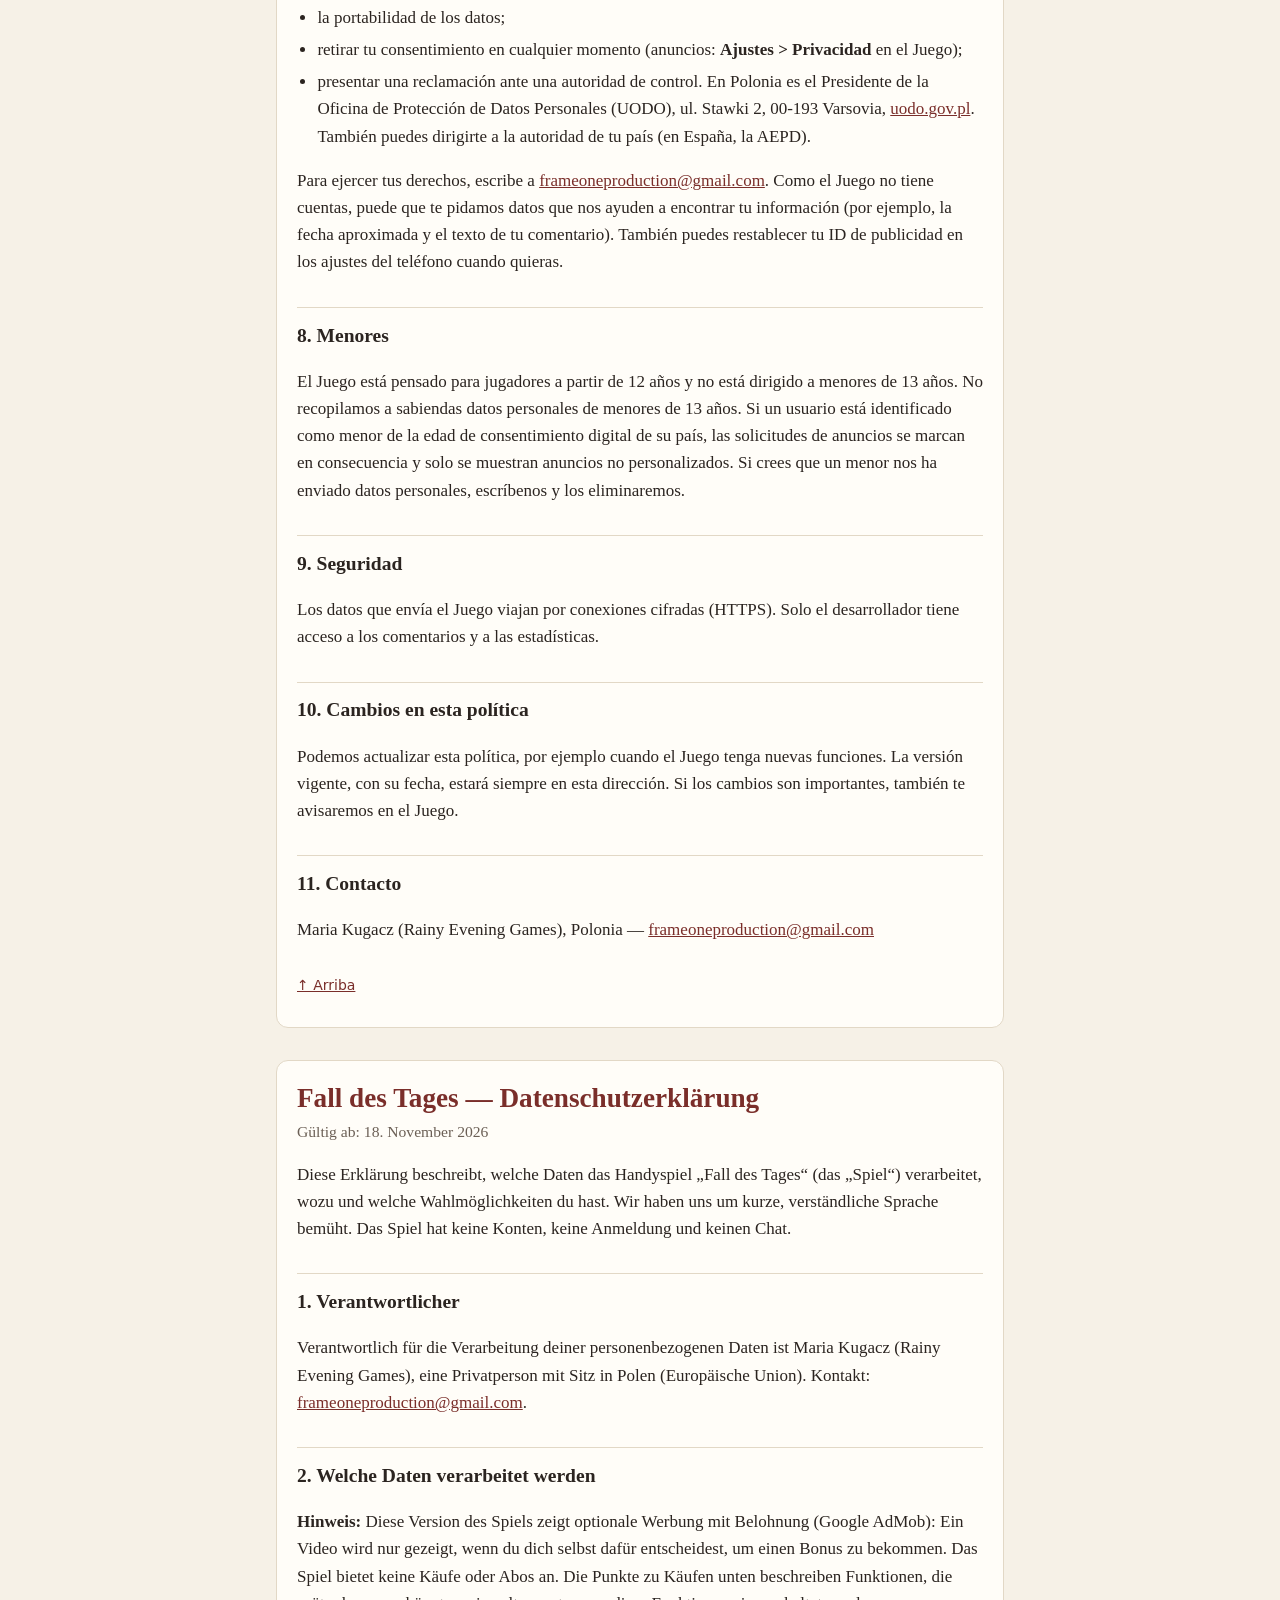
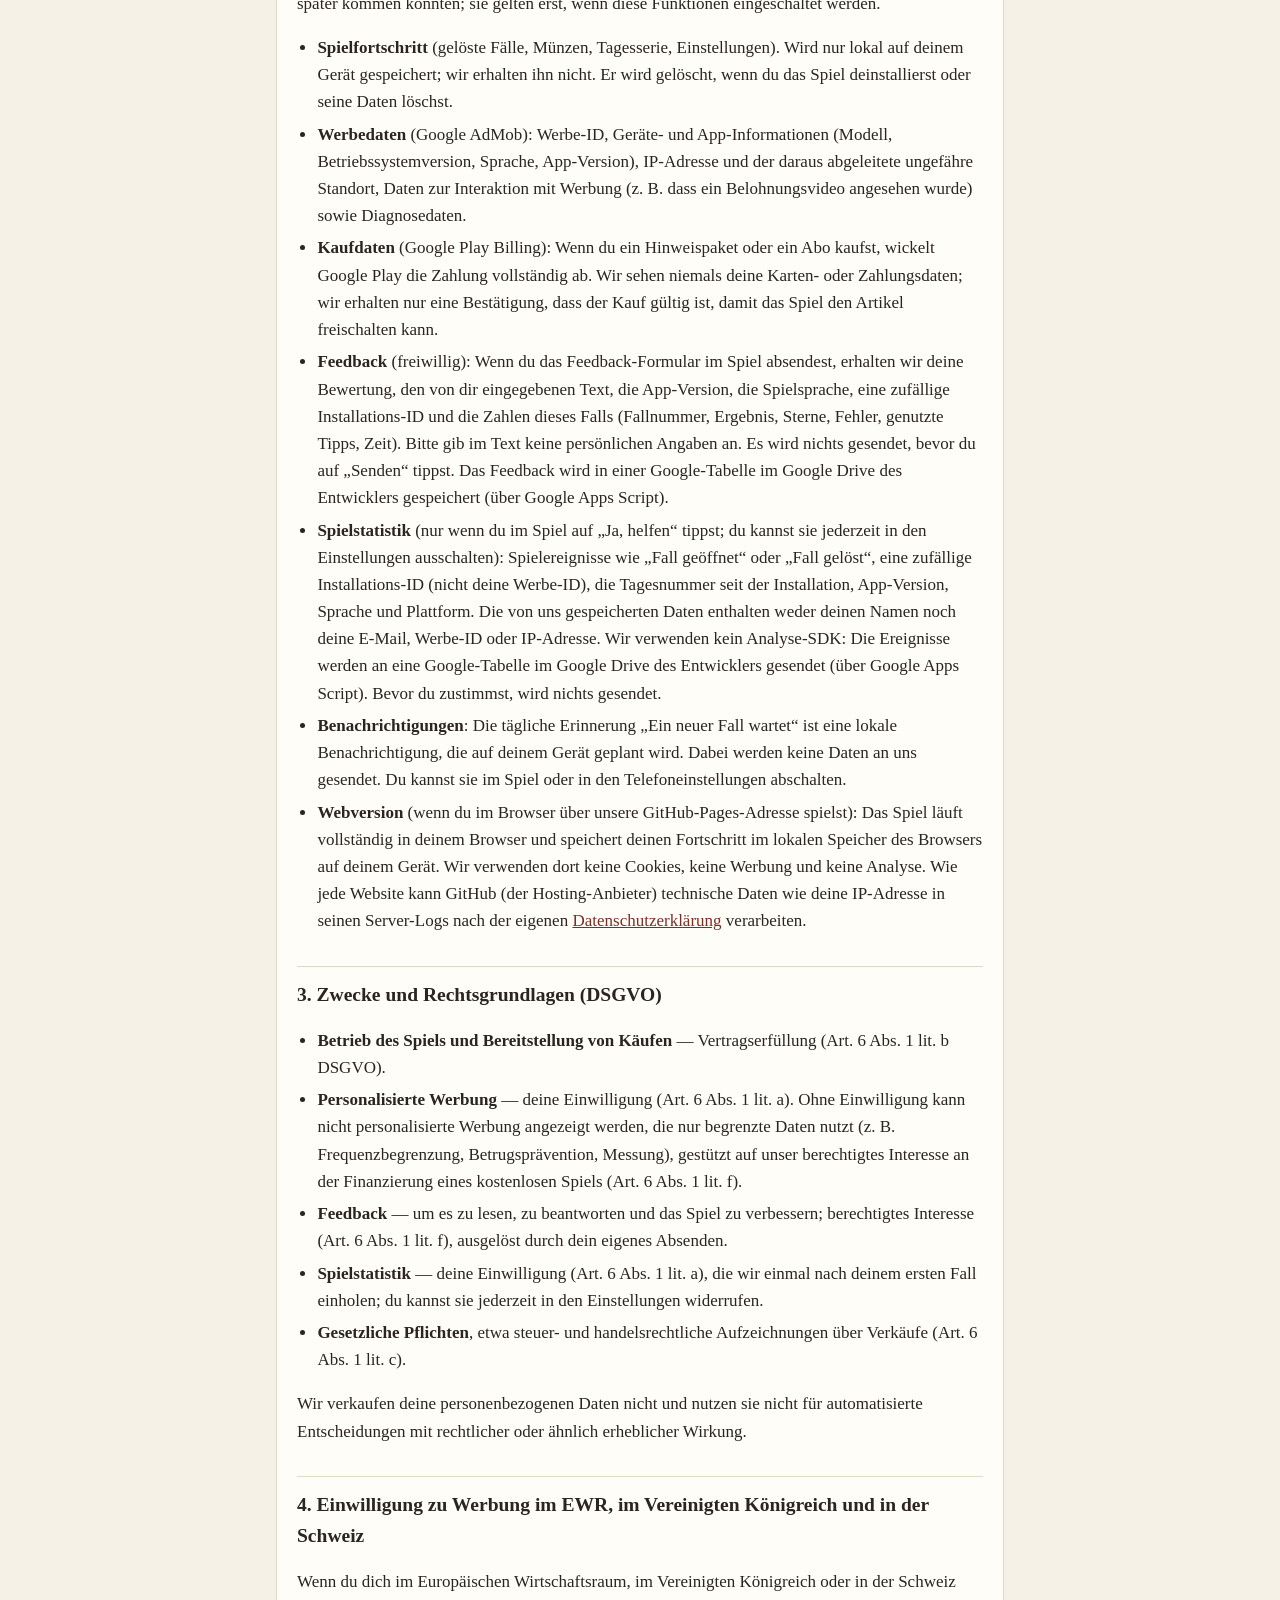
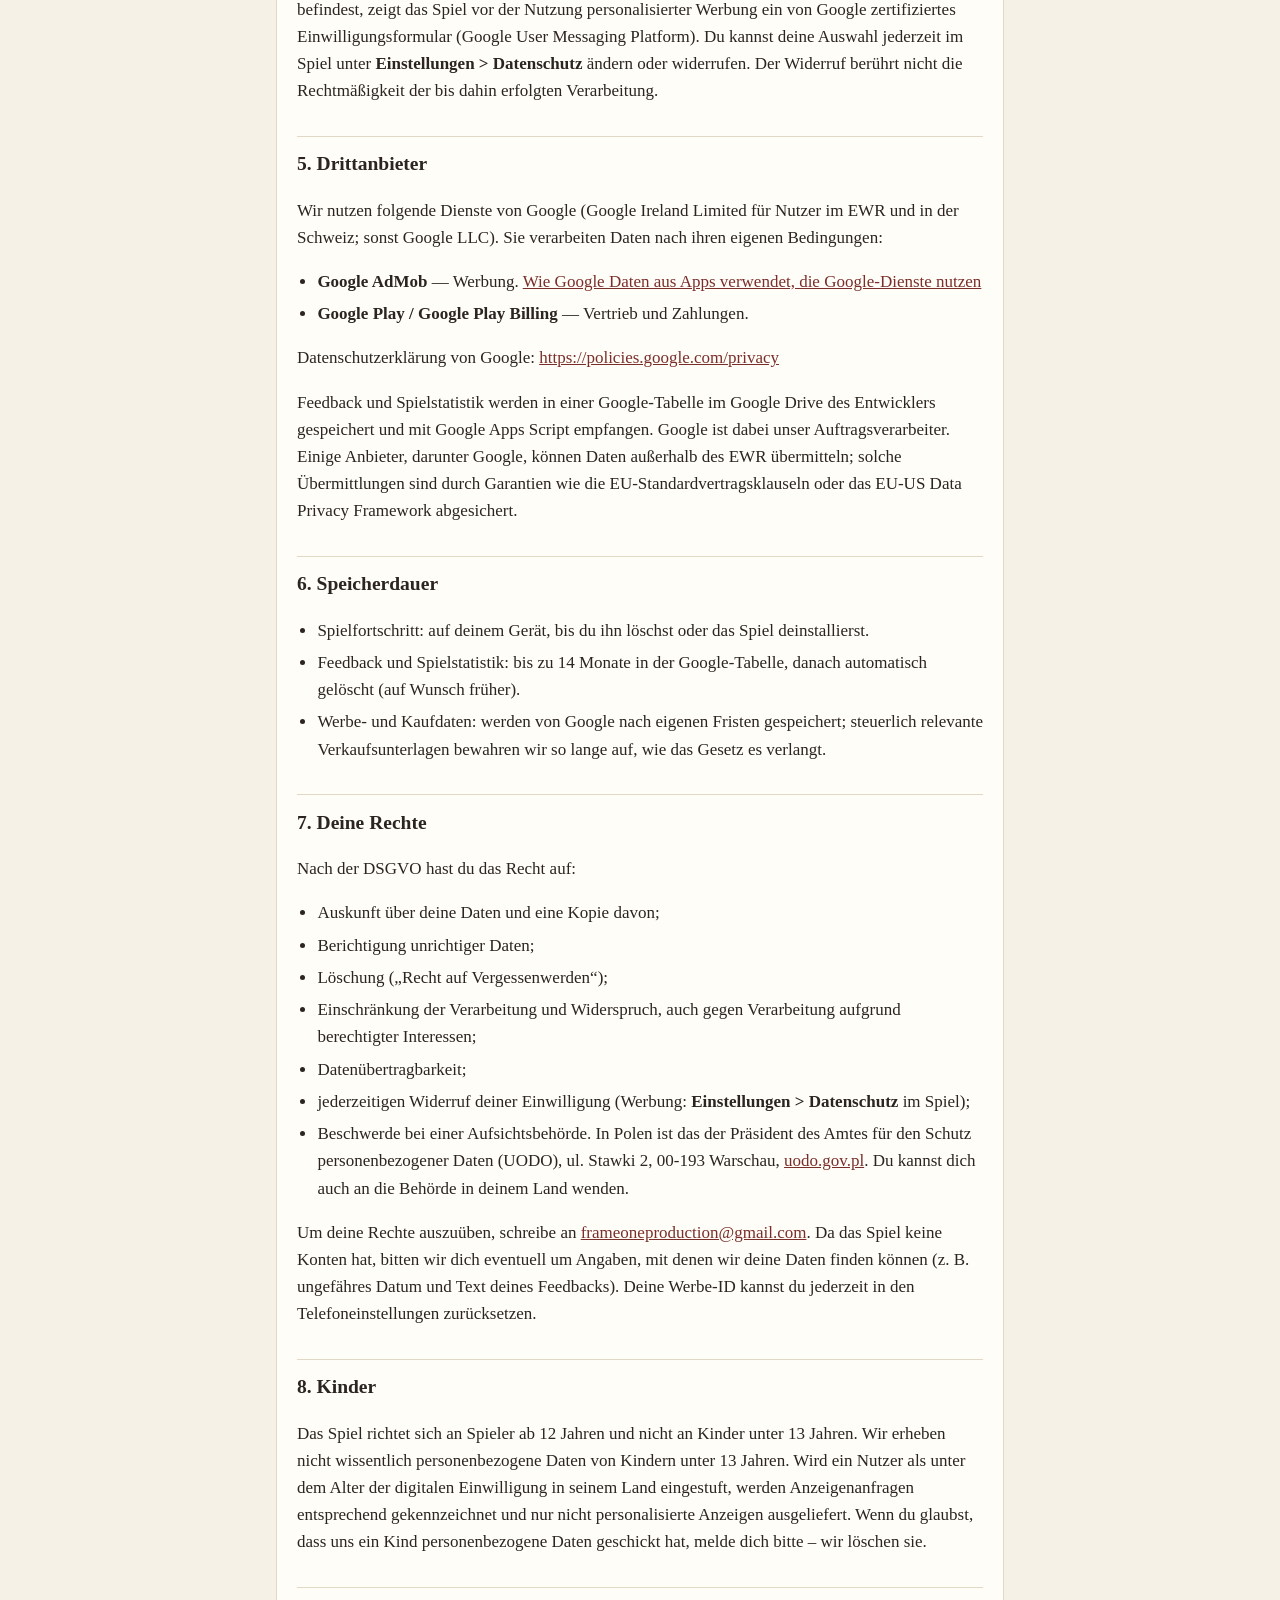
==== commit 5153818b: "Privacy policy b8: effective date 18 November 2026 (release day) in all 5 languages Co-Authored-By: " ====
--- a/privacy-policy.html
+++ b/privacy-policy.html
@@ -53,7 +53,7 @@
 <!-- ============================ ENGLISH ============================ -->
 <section class="lang" id="en" lang="en">
 <h1>Case of the Day — Privacy Policy</h1>
-<p class="meta">Effective date: 25 October 2026</p>
+<p class="meta">Effective date: 18 November 2026</p>
 
 <p>This policy explains what information the mobile game “Case of the Day” (the “Game”) handles, why, and what choices you have. We have tried to keep it short and plain. The Game has no accounts, no login and no chat.</p>
 
@@ -131,7 +131,7 @@
 <!-- ============================ RUSSIAN ============================ -->
 <section class="lang" id="ru" lang="ru">
 <h1>«Дело дня» — Политика конфиденциальности</h1>
-<p class="meta">Дата вступления в силу: 25 октября 2026 г.</p>
+<p class="meta">Дата вступления в силу: 18 ноября 2026 г.</p>
 
 <p>Эта политика объясняет, какие данные обрабатывает мобильная игра «Дело дня» («Игра»), зачем и какой у вас есть выбор. Мы постарались написать её коротко и понятно. В Игре нет аккаунтов, входа и чата.</p>
 
@@ -209,7 +209,7 @@
 <!-- ============================ SPANISH ============================ -->
 <section class="lang" id="es" lang="es">
 <h1>Caso del día — Política de privacidad</h1>
-<p class="meta">Fecha de entrada en vigor: 25 de octubre de 2026</p>
+<p class="meta">Fecha de entrada en vigor: 18 de noviembre de 2026</p>
 
 <p>Esta política explica qué información trata el juego para móviles «Caso del día» (el «Juego»), para qué y qué opciones tienes. Hemos intentado que sea breve y clara. El Juego no tiene cuentas, ni inicio de sesión, ni chat.</p>
 
@@ -287,7 +287,7 @@
 <!-- ============================ GERMAN ============================ -->
 <section class="lang" id="de" lang="de">
 <h1>Fall des Tages — Datenschutzerklärung</h1>
-<p class="meta">Gültig ab: 25. Oktober 2026</p>
+<p class="meta">Gültig ab: 18. November 2026</p>
 
 <p>Diese Erklärung beschreibt, welche Daten das Handyspiel „Fall des Tages“ (das „Spiel“) verarbeitet, wozu und welche Wahlmöglichkeiten du hast. Wir haben uns um kurze, verständliche Sprache bemüht. Das Spiel hat keine Konten, keine Anmeldung und keinen Chat.</p>
 
@@ -365,7 +365,7 @@
 <!-- ============================ POLISH ============================ -->
 <section class="lang" id="pl" lang="pl">
 <h1>Sprawa dnia — Polityka prywatności</h1>
-<p class="meta">Data wejścia w życie: 25 października 2026 r.</p>
+<p class="meta">Data wejścia w życie: 18 listopada 2026 r.</p>
 
 <p>Ta polityka wyjaśnia, jakie informacje przetwarza gra mobilna „Sprawa dnia” („Gra”), w jakim celu i jakie masz możliwości wyboru. Staraliśmy się pisać krótko i zrozumiale. Gra nie ma kont, logowania ani czatu.</p>
 
